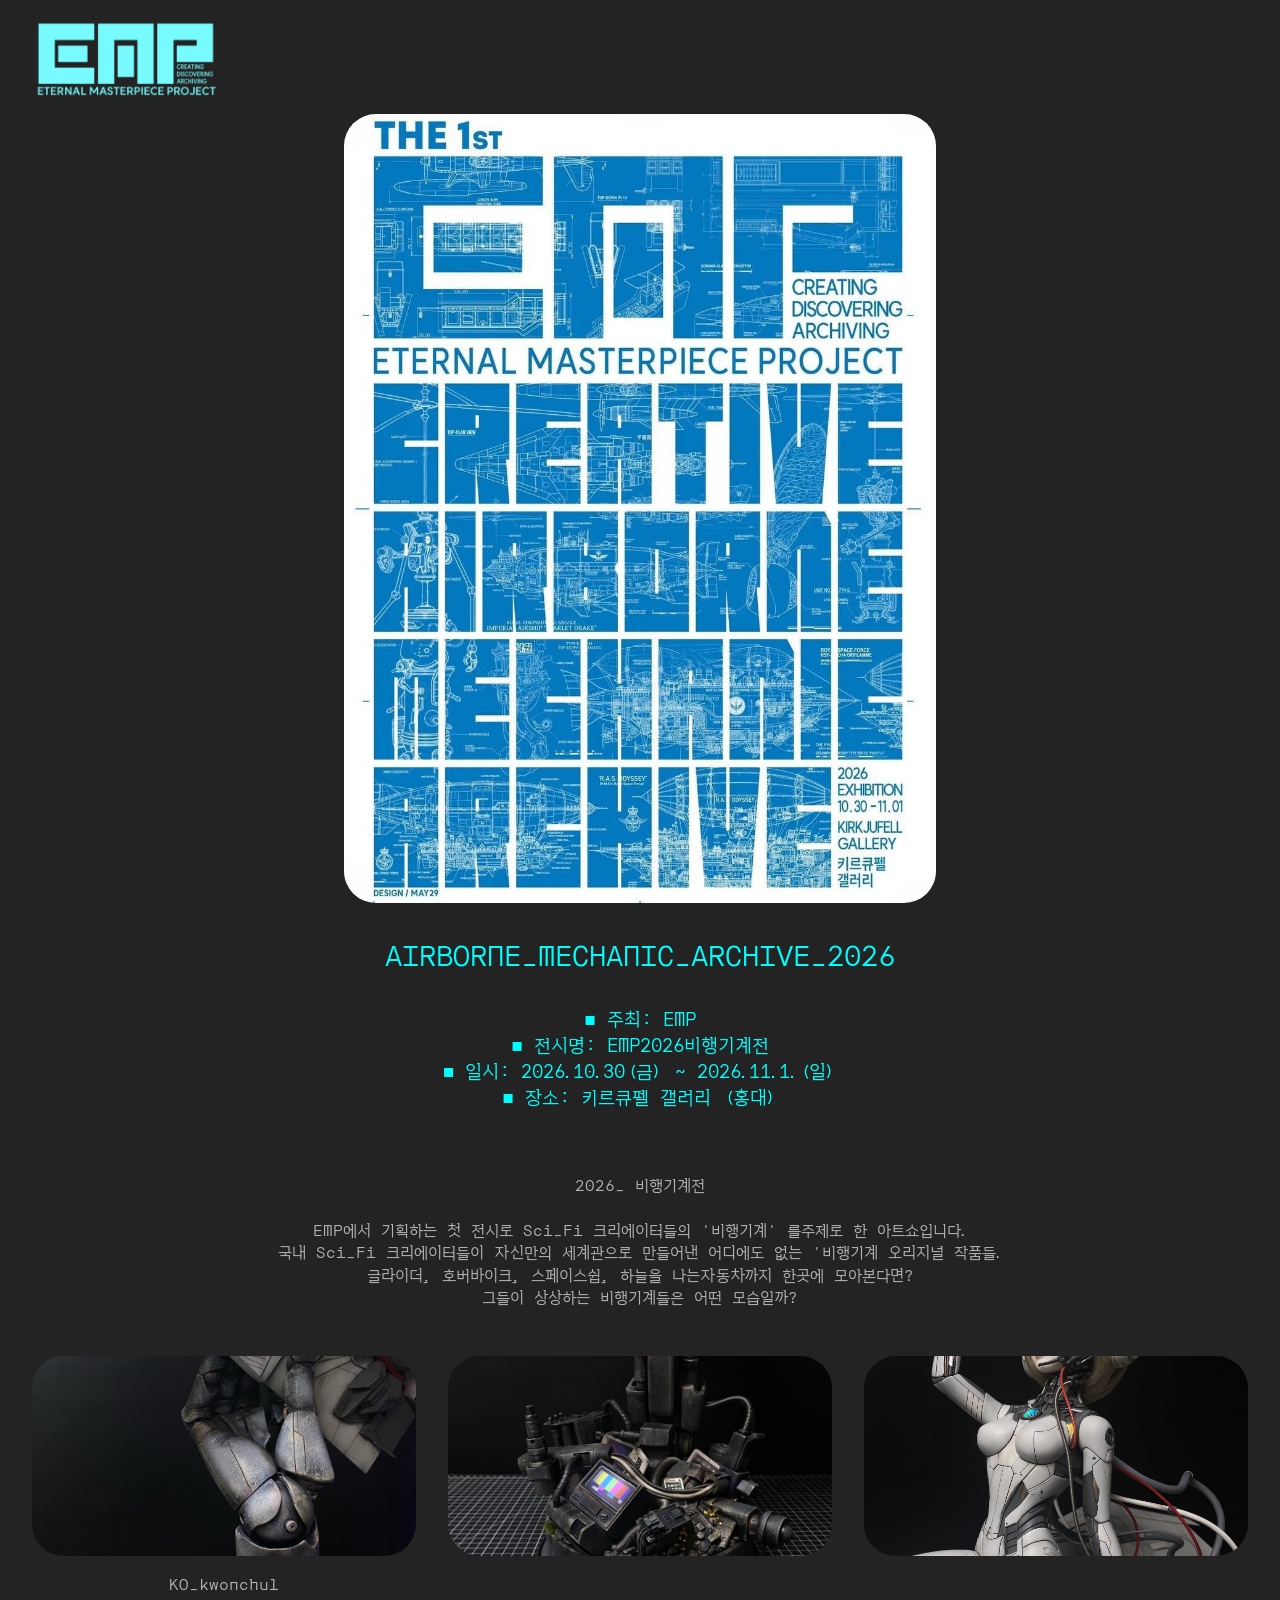
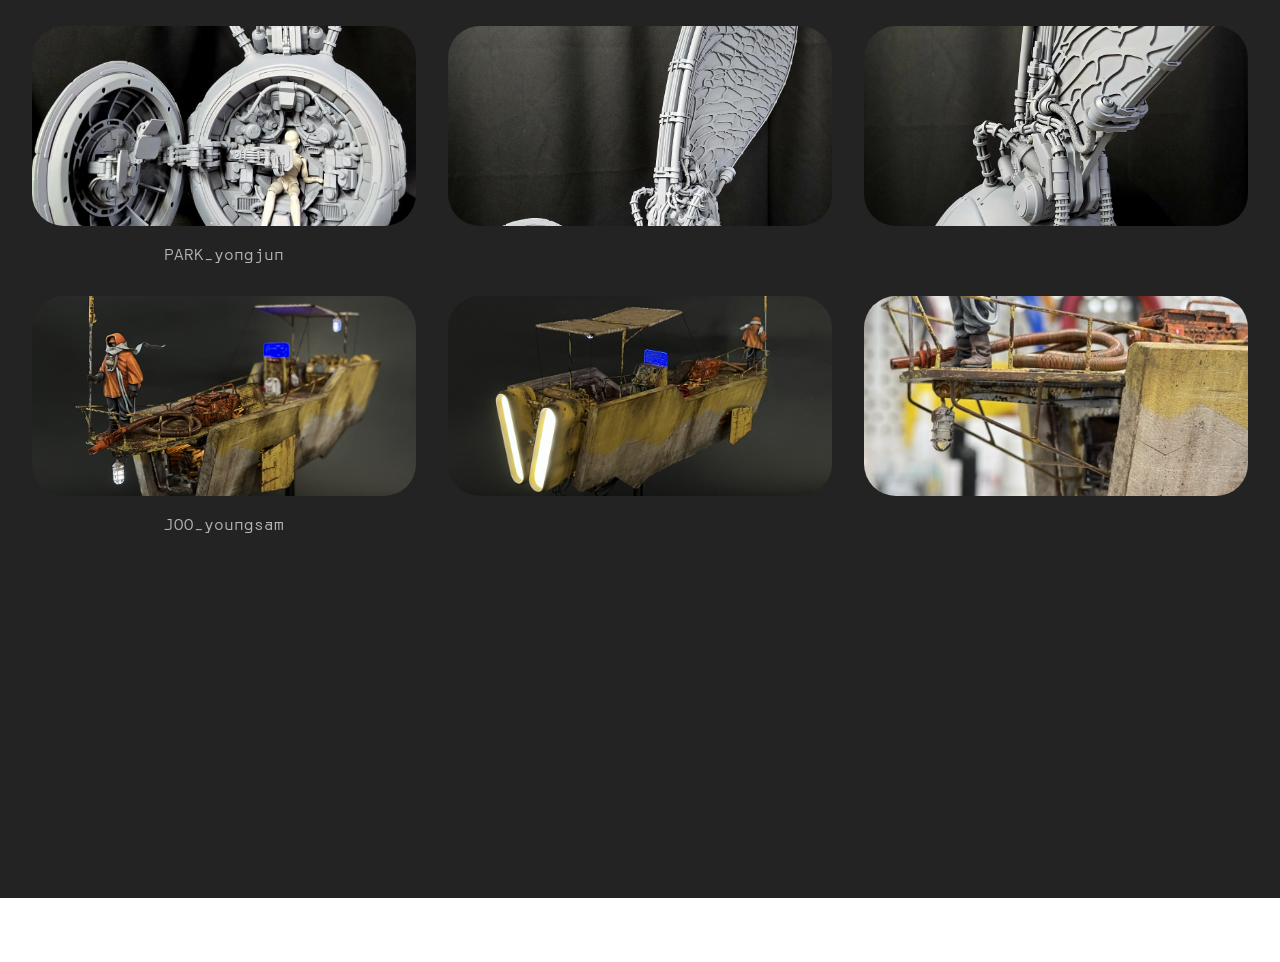
==== 2026.html @ f9713c84 "1" ====
<!DOCTYPE html>
<html  >
<head>
  <!-- Site made with Mobirise Website Builder v6.1.12, https://mobirise.com -->
  <meta charset="UTF-8">
  <meta http-equiv="X-UA-Compatible" content="IE=edge">
  <meta name="generator" content="Mobirise v6.1.12, mobirise.com">
  <meta name="viewport" content="width=device-width, initial-scale=1, minimum-scale=1">
  <link rel="shortcut icon" href="assets/images/emp-816x248-128x38.png" type="image/x-icon">
  <meta name="description" content="Eternal Masterpieces Project">
  
  
  <title>2026</title>
  <link rel="stylesheet" href="assets/web/assets/mobirise-icons2/mobirise2.css">
  <link rel="stylesheet" href="assets/bootstrap/css/bootstrap.min.css">
  <link rel="stylesheet" href="assets/animatecss/animate.css">
  <link rel="stylesheet" href="assets/socicon/css/styles.css">
  <link rel="stylesheet" href="assets/theme/css/style.css">
  <link rel="preload" href="https://fonts.googleapis.com/css?family=Orbit:400&display=swap" as="style" onload="this.onload=null;this.rel='stylesheet'">
  <noscript><link rel="stylesheet" href="https://fonts.googleapis.com/css?family=Orbit:400&display=swap"></noscript>
  <link rel="preload" href="https://fonts.googleapis.com/css?family=Inter+Tight:100,200,300,400,500,600,700,800,900,100i,200i,300i,400i,500i,600i,700i,800i,900i&display=swap" as="style" onload="this.onload=null;this.rel='stylesheet'">
  <noscript><link rel="stylesheet" href="https://fonts.googleapis.com/css?family=Inter+Tight:100,200,300,400,500,600,700,800,900,100i,200i,300i,400i,500i,600i,700i,800i,900i&display=swap"></noscript>
  <link rel="preload" as="style" href="assets/mobirise/css/mbr-additional.css?v=66Gomp"><link rel="stylesheet" href="assets/mobirise/css/mbr-additional.css?v=66Gomp" type="text/css">

  
  
  
</head>
<body>
  
  <section data-bs-version="5.1" class="header1 cid-vqa9zmQRCw" id="header01-2j">
	

	
	

	<div class="container">
		<div class="row justify-content-center">
			<div class="col-12 col-md-12 col-lg-4 image-wrapper">
				<a href="index.html"><img class="w-100" src="assets/images/emp-logo-816x242.png" alt=""></a>
			</div>
			<div class="col-12 col-lg col-md-12">
				<div class="text-wrapper align-left">
					
					
					
				</div>
			</div>
		</div>
	</div>
</section>

<section data-bs-version="5.1" class="header12 cid-vqa6vnCwrX" id="header12-2h">
  
  

  <div class="text-center container">
    <div class="row mb-4 justify-content-center">
      <div class="col-12 col-md-6">
        <img class="w-100" src="assets/images/photo-2026-09-13-16-10-40-960x1280.jpg" alt="">
      </div>
    </div>
    <div class="row justify-content-center">
      <div class="col-md-12 content-head">
        <h1 class="mbr-section-title mbr-fonts-style mb-4 display-2">
          AIRBORNE_MECHANIC_ARCHIVE_2026<br></h1>
        <p class="mbr-text mbr-fonts-style mb-4 display-5">■ 주최: EMP
<br>■ 전시명: EMP2026비행기계전
<br>■ 일시: 2026.10.30(금) ~ 2026.11.1.(일)
<br>■ 장소: 키르큐펠 갤러리 (홍대)<br></p>
        
      </div>
    </div>
  </div>
</section>

<section data-bs-version="5.1" class="gallery1 mbr-gallery cid-vrQJB5JG8g" id="gallery01-2k">
    
    

    <div class="container">
        <div class="row justify-content-center">
            <div class="col-12 content-head">
                <div class="mb-5">
                    <h3 class="mbr-section-title mbr-fonts-style align-center m-0 display-7">2026_ 비행기계전<br><br>
<div>EMP에서 기획하는 첫 전시로 Sci_Fi 크리에이터들의 '비행기계' 를주제로 한 아트쇼입니다.
</div><div>국내 Sci_Fi 크리에이터들이 자신만의 세계관으로 만들어낸 어디에도 없는 '비행기계 오리지널 작품들.
</div><div>글라이더, 호버바이크, 스페이스쉽, 하늘을 나는자동차까지 한곳에 모아본다면?
</div><div>그들이 상상하는 비행기계들은 어떤 모습일까?</div></h3>
                    
                </div>
            </div>
        </div>
        
        <div class="row mbr-gallery">
            
            
            
            <div class="col-12 col-md-6 col-lg-4 item gallery-image active">
                <div class="item-wrapper mb-3" data-toggle="modal" data-bs-toggle="modal" data-target="#vvxj8Sny4Y-modal" data-bs-target="#vvxj8Sny4Y-modal">
                    <img class="w-100" src="assets/images/eab3a0eab68cecb2a001-960x1280.jpeg" alt="" data-slide-to="0" data-bs-slide-to="0" data-target="#lb-vvxj8Sny4Y" data-bs-target="#lb-vvxj8Sny4Y">
                    <div class="icon-wrapper">
                        <span class="mobi-mbri mobi-mbri-search mbr-iconfont mbr-iconfont-btn"></span>
                    </div>
                </div>
                <h6 class="mbr-item-subtitle mbr-fonts-style align-center mb-0 mt-3 display-7">KO_kwonchul</h6>
            </div><div class="col-12 col-md-6 col-lg-4 item gallery-image">
                <div class="item-wrapper mb-3" data-toggle="modal" data-bs-toggle="modal" data-target="#vvxj8Sny4Y-modal" data-bs-target="#vvxj8Sny4Y-modal">
                    <img class="w-100" src="assets/images/eab3a0eab68cecb2a002-960x1280.jpg" alt="" data-slide-to="1" data-bs-slide-to="1" data-target="#lb-vvxj8Sny4Y" data-bs-target="#lb-vvxj8Sny4Y">
                    <div class="icon-wrapper">
                        <span class="mobi-mbri mobi-mbri-search mbr-iconfont mbr-iconfont-btn"></span>
                    </div>
                </div>
                <h6 class="mbr-item-subtitle mbr-fonts-style align-center mb-0 mt-3 display-7"></h6>
            </div><div class="col-12 col-md-6 col-lg-4 item gallery-image">
                <div class="item-wrapper mb-3" data-toggle="modal" data-bs-toggle="modal" data-target="#vvxj8Sny4Y-modal" data-bs-target="#vvxj8Sny4Y-modal">
                    <img class="w-100" src="assets/images/eab3a0eab68cecb2a003-3024x4032.jpg" alt="" data-slide-to="2" data-bs-slide-to="2" data-target="#lb-vvxj8Sny4Y" data-bs-target="#lb-vvxj8Sny4Y">
                    <div class="icon-wrapper">
                        <span class="mobi-mbri mobi-mbri-search mbr-iconfont mbr-iconfont-btn"></span>
                    </div>
                </div>
                <h6 class="mbr-item-subtitle mbr-fonts-style align-center mb-0 mt-3 display-7"></h6>
            </div><div class="col-12 col-md-6 col-lg-4 item gallery-image">
                <div class="item-wrapper mb-3" data-toggle="modal" data-bs-toggle="modal" data-target="#vvxj8Sny4Y-modal" data-bs-target="#vvxj8Sny4Y-modal">
                    <img class="w-100" src="assets/images/ebb095ec9aa9eca48004-596x549.jpg" alt="" data-slide-to="3" data-bs-slide-to="3" data-target="#lb-vvxj8Sny4Y" data-bs-target="#lb-vvxj8Sny4Y">
                    <div class="icon-wrapper">
                        <span class="mobi-mbri mobi-mbri-search mbr-iconfont mbr-iconfont-btn"></span>
                    </div>
                </div>
                <h6 class="mbr-item-subtitle mbr-fonts-style align-center mb-0 mt-3 display-7">PARK_yongjun</h6>
            </div><div class="col-12 col-md-6 col-lg-4 item gallery-image">
                <div class="item-wrapper mb-3" data-toggle="modal" data-bs-toggle="modal" data-target="#vvxj8Sny4Y-modal" data-bs-target="#vvxj8Sny4Y-modal">
                    <img class="w-100" src="assets/images/ebb095ec9aa9eca48001-2252x3424.jpg" alt="" data-slide-to="4" data-bs-slide-to="4" data-target="#lb-vvxj8Sny4Y" data-bs-target="#lb-vvxj8Sny4Y">
                    <div class="icon-wrapper">
                        <span class="mobi-mbri mobi-mbri-search mbr-iconfont mbr-iconfont-btn"></span>
                    </div>
                </div>
                <h6 class="mbr-item-subtitle mbr-fonts-style align-center mb-0 mt-3 display-7"></h6>
            </div><div class="col-12 col-md-6 col-lg-4 item gallery-image">
                <div class="item-wrapper mb-3" data-toggle="modal" data-bs-toggle="modal" data-target="#vvxj8Sny4Y-modal" data-bs-target="#vvxj8Sny4Y-modal">
                    <img class="w-100" src="assets/images/ebb095ec9aa9eca48003-2252x4000.jpg" alt="" data-slide-to="5" data-bs-slide-to="5" data-target="#lb-vvxj8Sny4Y" data-bs-target="#lb-vvxj8Sny4Y">
                    <div class="icon-wrapper">
                        <span class="mobi-mbri mobi-mbri-search mbr-iconfont mbr-iconfont-btn"></span>
                    </div>
                </div>
                <h6 class="mbr-item-subtitle mbr-fonts-style align-center mb-0 mt-3 display-7"></h6>
            </div>
            <div class="col-12 col-md-6 col-lg-4 item gallery-image">
                <div class="item-wrapper mb-3" data-toggle="modal" data-bs-toggle="modal" data-target="#vvxj8Sny4Y-modal" data-bs-target="#vvxj8Sny4Y-modal">
                    <img class="w-100" src="assets/images/img-369-4032x3024.jpg" alt="" data-slide-to="6" data-bs-slide-to="6" data-target="#lb-vvxj8Sny4Y" data-bs-target="#lb-vvxj8Sny4Y">
                    <div class="icon-wrapper">
                        <span class="mobi-mbri mobi-mbri-search mbr-iconfont mbr-iconfont-btn"></span>
                    </div>
                </div>
                <h6 class="mbr-item-subtitle mbr-fonts-style align-center mb-0 mt-3 display-7">JOO_youngsam</h6>
            </div><div class="col-12 col-md-6 col-lg-4 item gallery-image">
                <div class="item-wrapper mb-3" data-toggle="modal" data-bs-toggle="modal" data-target="#vvxj8Sny4Y-modal" data-bs-target="#vvxj8Sny4Y-modal">
                    <img class="w-100" src="assets/images/img-372-4032x3024.jpg" alt="" data-slide-to="7" data-bs-slide-to="7" data-target="#lb-vvxj8Sny4Y" data-bs-target="#lb-vvxj8Sny4Y">
                    <div class="icon-wrapper">
                        <span class="mobi-mbri mobi-mbri-search mbr-iconfont mbr-iconfont-btn"></span>
                    </div>
                </div>
                <h6 class="mbr-item-subtitle mbr-fonts-style align-center mb-0 mt-3 display-7"></h6>
            </div><div class="col-12 col-md-6 col-lg-4 item gallery-image">
                <div class="item-wrapper mb-3" data-toggle="modal" data-bs-toggle="modal" data-target="#vvxj8Sny4Y-modal" data-bs-target="#vvxj8Sny4Y-modal">
                    <img class="w-100" src="assets/images/eca3bcec9881ec82bc01-596x795.jpg" alt="" data-slide-to="8" data-bs-slide-to="8" data-target="#lb-vvxj8Sny4Y" data-bs-target="#lb-vvxj8Sny4Y">
                    <div class="icon-wrapper">
                        <span class="mobi-mbri mobi-mbri-search mbr-iconfont mbr-iconfont-btn"></span>
                    </div>
                </div>
                <h6 class="mbr-item-subtitle mbr-fonts-style align-center mb-0 mt-3 display-7"></h6>
            </div>
            
            
            
        </div>

        <div class="modal mbr-slider" tabindex="-1" role="dialog" aria-hidden="true" id="vvxj8Sny4Y-modal">
            <div class="modal-dialog" role="document">
                <div class="modal-content">
                    <div class="modal-body">
                        <div class="carousel slide carousel-fade" data-pause="false" data-bs-pause="false" id="lb-vvxj8Sny4Y" data-interval="6000" data-bs-interval="6000">
                            <div class="carousel-inner">
                                
                                
                                
                                <div class="carousel-item active">
                                    <img class="d-block w-100" src="assets/images/eab3a0eab68cecb2a001-960x1280.jpeg" alt="Mobirise Website Builder">
                                </div><div class="carousel-item">
                                    <img class="d-block w-100" src="assets/images/eab3a0eab68cecb2a002-960x1280.jpg" alt="Mobirise Website Builder">
                                </div><div class="carousel-item">
                                    <img class="d-block w-100" src="assets/images/eab3a0eab68cecb2a003-3024x4032.jpg" alt="Mobirise Website Builder">
                                </div><div class="carousel-item">
                                    <img class="d-block w-100" src="assets/images/ebb095ec9aa9eca48004-596x549.jpg" alt="Mobirise Website Builder">
                                </div><div class="carousel-item">
                                    <img class="d-block w-100" src="assets/images/ebb095ec9aa9eca48001-2252x3424.jpg" alt="Mobirise Website Builder">
                                </div><div class="carousel-item">
                                    <img class="d-block w-100" src="assets/images/ebb095ec9aa9eca48003-2252x4000.jpg" alt="Mobirise Website Builder">
                                </div>
                                <div class="carousel-item">
                                    <img class="d-block w-100" src="assets/images/img-369-4032x3024.jpg" alt="Mobirise Website Builder">
                                </div><div class="carousel-item">
                                    <img class="d-block w-100" src="assets/images/img-372-4032x3024.jpg" alt="Mobirise Website Builder">
                                </div><div class="carousel-item">
                                    <img class="d-block w-100" src="assets/images/eca3bcec9881ec82bc01-596x795.jpg" alt="Mobirise Website Builder">
                                </div>
                                
                                
                                
                            </div>
                            <ol class="carousel-indicators">
                                <li data-slide-to="0" data-bs-slide-to="0" class="active" data-target="#lb-vvxj8Sny4Y" data-bs-target="#lb-vvxj8Sny4Y"></li><li data-slide-to="1" data-bs-slide-to="1" class="" data-target="#lb-vvxj8Sny4Y" data-bs-target="#lb-vvxj8Sny4Y"></li><li data-slide-to="2" data-bs-slide-to="2" class="" data-target="#lb-vvxj8Sny4Y" data-bs-target="#lb-vvxj8Sny4Y"></li>
                                <li data-slide-to="3" data-bs-slide-to="3" data-target="#lb-vvxj8Sny4Y" data-bs-target="#lb-vvxj8Sny4Y"></li><li data-slide-to="4" data-bs-slide-to="4" data-target="#lb-vvxj8Sny4Y" data-bs-target="#lb-vvxj8Sny4Y"></li><li data-slide-to="5" data-bs-slide-to="5" data-target="#lb-vvxj8Sny4Y" data-bs-target="#lb-vvxj8Sny4Y"></li><li data-slide-to="6" data-bs-slide-to="6" data-target="#lb-vvxj8Sny4Y" data-bs-target="#lb-vvxj8Sny4Y"></li><li data-slide-to="7" data-bs-slide-to="7" data-target="#lb-vvxj8Sny4Y" data-bs-target="#lb-vvxj8Sny4Y"></li><li data-slide-to="8" data-bs-slide-to="8" data-target="#lb-vvxj8Sny4Y" data-bs-target="#lb-vvxj8Sny4Y"></li>
                                
                                
                                
                                
                                
                                
                            </ol>
                            <a role="button" href="" class="close" data-dismiss="modal" data-bs-dismiss="modal" aria-label="Close">
                            </a>
                            <a class="carousel-control-prev carousel-control" role="button" data-slide="prev" data-bs-slide="prev" href="#lb-vvxj8Sny4Y">
                                <span class="mobi-mbri mobi-mbri-arrow-prev" aria-hidden="true"></span>
                                <span class="sr-only visually-hidden">Previous</span>
                            </a>
                            <a class="carousel-control-next carousel-control" role="button" data-slide="next" data-bs-slide="next" href="#lb-vvxj8Sny4Y">
                                <span class="mobi-mbri mobi-mbri-arrow-next" aria-hidden="true"></span>
                                <span class="sr-only visually-hidden">Next</span>
                            </a>
                        </div>
                    </div>
                </div>
            </div>
        </div>
    </div>
</section>

<section data-bs-version="5.1" class="footer1 programm5 cid-vlVAwhyDSv" once="footers" id="footer03-1u">

        

    

    <div class="container">
        <div class="row">

            

            <div class="col-12">
                <div class="social-row">
                    <div class="soc-item">
                        <a href="https://www.instagram.com/e.m.p_ark/" target="_blank">
                            <span class="mbr-iconfont display-7 socicon-instagram socicon" style=""></span>
                        </a>
                    </div>
                    <div class="soc-item">
                        <a href="https://www.facebook.com/groups/1547420273323174" target="_blank">
                            <span class="mbr-iconfont socicon-facebook socicon" style=""></span>
                        </a>
                    </div>
                    
                    
                    
                </div>
            </div>
            <div class="col-12 mt-5">
                <p class="mbr-fonts-style copyright display-4">
                    © Copyright_2026_EMP_All_Rights_Reserved
                </p>
            </div>
        </div>
    </div>
</section><section class="display-7" style="padding: 0;align-items: center;justify-content: center;flex-wrap: wrap;    align-content: center;display: flex;position: relative;height: 4rem;"><a href="https://mobiri.se/4609597" style="flex: 1 1;height: 4rem;position: absolute;width: 100%;z-index: 1;"><img alt="" style="height: 4rem;" src="[data-uri]"></a><p style="margin: 0;text-align: center;" class="display-7">&#8204;</p><a style="z-index:1" href="https://mobirise.com/builder/ai-website-generator.html">AI Website Generator</a></section><script src="assets/bootstrap/js/bootstrap.bundle.min.js"></script>  <script src="assets/smoothscroll/smooth-scroll.js"></script>  <script src="assets/ytplayer/index.js"></script>  <script src="assets/theme/js/script.js"></script>  
  
  
  <input name="animation" type="hidden">
  </body>
</html>
---- assets/web/assets/mobirise-icons2/mobirise2.css ----
@font-face {
  font-family: 'Moririse2';
  font-display: swap;
  src:  url('mobirise2.eot?f2bix4');
  src:  url('mobirise2.eot?f2bix4#iefix') format('embedded-opentype'),
    url('mobirise2.woff2?f2bix4') format('woff2'),
    url('mobirise2.woff?f2bix4') format('woff'),
    url('mobirise2.ttf?f2bix4') format('truetype'),
    url('mobirise2.svg?f2bix4#mobirise2') format('svg');
  font-weight: normal;
  font-style: normal;
}

[class^="mobi-"], [class*=" mobi-"] {
  /* use !important to prevent issues with browser extensions that change fonts */
  font-family: 'Moririse2' !important;
  speak: none;
  font-style: normal;
  font-weight: normal;
  font-variant: normal;
  text-transform: none;
  line-height: 1;

  /* Better Font Rendering =========== */
  -webkit-font-smoothing: antialiased;
  -moz-osx-font-smoothing: grayscale;
}

.mobi-mbri-add-submenu:before {
  content: "\e900";
}
.mobi-mbri-alert:before {
  content: "\e901";
}
.mobi-mbri-align-center:before {
  content: "\e902";
}
.mobi-mbri-align-justify:before {
  content: "\e903";
}
.mobi-mbri-align-left:before {
  content: "\e904";
}
.mobi-mbri-align-right:before {
  content: "\e905";
}
.mobi-mbri-android:before {
  content: "\e906";
}
.mobi-mbri-apple:before {
  content: "\e907";
}
.mobi-mbri-arrow-down:before {
  content: "\e908";
}
.mobi-mbri-arrow-next:before {
  content: "\e909";
}
.mobi-mbri-arrow-prev:before {
  content: "\e90a";
}
.mobi-mbri-arrow-up:before {
  content: "\e90b";
}
.mobi-mbri-bold:before {
  content: "\e90c";
}
.mobi-mbri-bookmark:before {
  content: "\e90d";
}
.mobi-mbri-bootstrap:before {
  content: "\e90e";
}
.mobi-mbri-briefcase:before {
  content: "\e90f";
}
.mobi-mbri-browse:before {
  content: "\e910";
}
.mobi-mbri-bulleted-list:before {
  content: "\e911";
}
.mobi-mbri-calendar:before {
  content: "\e912";
}
.mobi-mbri-camera:before {
  content: "\e913";
}
.mobi-mbri-cart-add:before {
  content: "\e914";
}
.mobi-mbri-cart-full:before {
  content: "\e915";
}
.mobi-mbri-cash:before {
  content: "\e916";
}
.mobi-mbri-change-style:before {
  content: "\e917";
}
.mobi-mbri-chat:before {
  content: "\e918";
}
.mobi-mbri-clock:before {
  content: "\e919";
}
.mobi-mbri-close:before {
  content: "\e91a";
}
.mobi-mbri-cloud:before {
  content: "\e91b";
}
.mobi-mbri-code:before {
  content: "\e91c";
}
.mobi-mbri-contact-form:before {
  content: "\e91d";
}
.mobi-mbri-credit-card:before {
  content: "\e91e";
}
.mobi-mbri-cursor-click:before {
  content: "\e91f";
}
.mobi-mbri-cust-feedback:before {
  content: "\e920";
}
.mobi-mbri-database:before {
  content: "\e921";
}
.mobi-mbri-delivery:before {
  content: "\e922";
}
.mobi-mbri-desktop:before {
  content: "\e923";
}
.mobi-mbri-devices:before {
  content: "\e924";
}
.mobi-mbri-down:before {
  content: "\e925";
}
.mobi-mbri-download-2:before {
  content: "\e926";
}
.mobi-mbri-download:before {
  content: "\e927";
}
.mobi-mbri-drag-n-drop-2:before {
  content: "\e928";
}
.mobi-mbri-drag-n-drop:before {
  content: "\e929";
}
.mobi-mbri-edit-2:before {
  content: "\e92a";
}
.mobi-mbri-edit:before {
  content: "\e92b";
}
.mobi-mbri-error:before {
  content: "\e92c";
}
.mobi-mbri-extension:before {
  content: "\e92d";
}
.mobi-mbri-features:before {
  content: "\e92e";
}
.mobi-mbri-file:before {
  content: "\e92f";
}
.mobi-mbri-flag:before {
  content: "\e930";
}
.mobi-mbri-folder:before {
  content: "\e931";
}
.mobi-mbri-gift:before {
  content: "\e932";
}
.mobi-mbri-github:before {
  content: "\e933";
}
.mobi-mbri-globe-2:before {
  content: "\e934";
}
.mobi-mbri-globe:before {
  content: "\e935";
}
.mobi-mbri-growing-chart:before {
  content: "\e936";
}
.mobi-mbri-hearth:before {
  content: "\e937";
}
.mobi-mbri-help:before {
  content: "\e938";
}
.mobi-mbri-home:before {
  content: "\e939";
}
.mobi-mbri-hot-cup:before {
  content: "\e93a";
}
.mobi-mbri-idea:before {
  content: "\e93b";
}
.mobi-mbri-image-gallery:before {
  content: "\e93c";
}
.mobi-mbri-image-slider:before {
  content: "\e93d";
}
.mobi-mbri-info:before {
  content: "\e93e";
}
.mobi-mbri-italic:before {
  content: "\e93f";
}
.mobi-mbri-key:before {
  content: "\e940";
}
.mobi-mbri-laptop:before {
  content: "\e941";
}
.mobi-mbri-layers:before {
  content: "\e942";
}
.mobi-mbri-left-right:before {
  content: "\e943";
}
.mobi-mbri-left:before {
  content: "\e944";
}
.mobi-mbri-letter:before {
  content: "\e945";
}
.mobi-mbri-like:before {
  content: "\e946";
}
.mobi-mbri-link:before {
  content: "\e947";
}
.mobi-mbri-lock:before {
  content: "\e948";
}
.mobi-mbri-login:before {
  content: "\e949";
}
.mobi-mbri-logout:before {
  content: "\e94a";
}
.mobi-mbri-magic-stick:before {
  content: "\e94b";
}
.mobi-mbri-map-pin:before {
  content: "\e94c";
}
.mobi-mbri-menu:before {
  content: "\e94d";
}
.mobi-mbri-mobile-2:before {
  content: "\e94e";
}
.mobi-mbri-mobile-horizontal:before {
  content: "\e94f";
}
.mobi-mbri-mobile:before {
  content: "\e950";
}
.mobi-mbri-mobirise:before {
  content: "\e951";
}
.mobi-mbri-more-horizontal:before {
  content: "\e952";
}
.mobi-mbri-more-vertical:before {
  content: "\e953";
}
.mobi-mbri-music:before {
  content: "\e954";
}
.mobi-mbri-new-file:before {
  content: "\e955";
}
.mobi-mbri-numbered-list:before {
  content: "\e956";
}
.mobi-mbri-opened-folder:before {
  content: "\e957";
}
.mobi-mbri-pages:before {
  content: "\e958";
}
.mobi-mbri-paper-plane:before {
  content: "\e959";
}
.mobi-mbri-paperclip:before {
  content: "\e95a";
}
.mobi-mbri-phone:before {
  content: "\e95b";
}
.mobi-mbri-photo:before {
  content: "\e95c";
}
.mobi-mbri-photos:before {
  content: "\e95d";
}
.mobi-mbri-pin:before {
  content: "\e95e";
}
.mobi-mbri-play:before {
  content: "\e95f";
}
.mobi-mbri-plus:before {
  content: "\e960";
}
.mobi-mbri-preview:before {
  content: "\e961";
}
.mobi-mbri-print:before {
  content: "\e962";
}
.mobi-mbri-protect:before {
  content: "\e963";
}
.mobi-mbri-question:before {
  content: "\e964";
}
.mobi-mbri-quote-left:before {
  content: "\e965";
}
.mobi-mbri-quote-right:before {
  content: "\e966";
}
.mobi-mbri-redo:before {
  content: "\e967";
}
.mobi-mbri-refresh:before {
  content: "\e968";
}
.mobi-mbri-responsive-2:before {
  content: "\e969";
}
.mobi-mbri-responsive:before {
  content: "\e96a";
}
.mobi-mbri-right:before {
  content: "\e96b";
}
.mobi-mbri-rocket:before {
  content: "\e96c";
}
.mobi-mbri-sad-face:before {
  content: "\e96d";
}
.mobi-mbri-sale:before {
  content: "\e96e";
}
.mobi-mbri-save:before {
  content: "\e96f";
}
.mobi-mbri-search:before {
  content: "\e970";
}
.mobi-mbri-setting-2:before {
  content: "\e971";
}
.mobi-mbri-setting-3:before {
  content: "\e972";
}
.mobi-mbri-setting:before {
  content: "\e973";
}
.mobi-mbri-share:before {
  content: "\e974";
}
.mobi-mbri-shopping-bag:before {
  content: "\e975";
}
.mobi-mbri-shopping-basket:before {
  content: "\e976";
}
.mobi-mbri-shopping-cart:before {
  content: "\e977";
}
.mobi-mbri-sites:before {
  content: "\e978";
}
.mobi-mbri-smile-face:before {
  content: "\e979";
}
.mobi-mbri-speed:before {
  content: "\e97a";
}
.mobi-mbri-star:before {
  content: "\e97b";
}
.mobi-mbri-success:before {
  content: "\e97c";
}
.mobi-mbri-sun:before {
  content: "\e97d";
}
.mobi-mbri-sun2:before {
  content: "\e97e";
}
.mobi-mbri-tablet-vertical:before {
  content: "\e97f";
}
.mobi-mbri-tablet:before {
  content: "\e980";
}
.mobi-mbri-target:before {
  content: "\e981";
}
.mobi-mbri-timer:before {
  content: "\e982";
}
.mobi-mbri-to-ftp:before {
  content: "\e983";
}
.mobi-mbri-to-local-drive:before {
  content: "\e984";
}
.mobi-mbri-touch-swipe:before {
  content: "\e985";
}
.mobi-mbri-touch:before {
  content: "\e986";
}
.mobi-mbri-trash:before {
  content: "\e987";
}
.mobi-mbri-underline:before {
  content: "\e988";
}
.mobi-mbri-undo:before {
  content: "\e989";
}
.mobi-mbri-unlink:before {
  content: "\e98a";
}
.mobi-mbri-unlock:before {
  content: "\e98b";
}
.mobi-mbri-up-down:before {
  content: "\e98c";
}
.mobi-mbri-up:before {
  content: "\e98d";
}
.mobi-mbri-update:before {
  content: "\e98e";
}
.mobi-mbri-upload-2:before {
  content: "\e98f";
}
.mobi-mbri-upload:before {
  content: "\e990";
}
.mobi-mbri-user-2:before {
  content: "\e991";
}
.mobi-mbri-user:before {
  content: "\e992";
}
.mobi-mbri-users:before {
  content: "\e993";
}
.mobi-mbri-video-play:before {
  content: "\e994";
}
.mobi-mbri-video:before {
  content: "\e995";
}
.mobi-mbri-watch:before {
  content: "\e996";
}
.mobi-mbri-website-theme-2:before {
  content: "\e997";
}
.mobi-mbri-website-theme:before {
  content: "\e998";
}
.mobi-mbri-wifi:before {
  content: "\e999";
}
.mobi-mbri-windows:before {
  content: "\e99a";
}
.mobi-mbri-zoom-in:before {
  content: "\e99b";
}
.mobi-mbri-zoom-out:before {
  content: "\e99c";
}
---- assets/socicon/css/styles.css ----
@charset "UTF-8";

@font-face {
  font-family: 'Socicon';
  src:  url('../fonts/socicon.eot');
  src:  url('../fonts/socicon.eot?#iefix') format('embedded-opentype'),
    url('../fonts/socicon.woff2') format('woff2'),
    url('../fonts/socicon.ttf') format('truetype'),
    url('../fonts/socicon.woff') format('woff'),
    url('../fonts/socicon.svg#socicon') format('svg');
  font-weight: normal;
  font-style: normal;
  font-display: swap;
}

[data-icon]:before {
  font-family: "socicon" !important;
  content: attr(data-icon);
  font-style: normal !important;
  font-weight: normal !important;
  font-variant: normal !important;
  text-transform: none !important;
  speak: none;
  line-height: 1;
  -webkit-font-smoothing: antialiased;
  -moz-osx-font-smoothing: grayscale;
}

[class^="socicon-"], [class*=" socicon-"] {
  /* use !important to prevent issues with browser extensions that change fonts */
  font-family: 'Socicon' !important;
  speak: none;
  font-style: normal;
  font-weight: normal;
  font-variant: normal;
  text-transform: none;
  line-height: 1;

  /* Better Font Rendering =========== */
  -webkit-font-smoothing: antialiased;
  -moz-osx-font-smoothing: grayscale;
}

.socicon-500px:before {
  content: "\e000";
}
.socicon-8tracks:before {
  content: "\e001";
}
.socicon-airbnb:before {
  content: "\e002";
}
.socicon-alliance:before {
  content: "\e003";
}
.socicon-amazon:before {
  content: "\e004";
}
.socicon-amplement:before {
  content: "\e005";
}
.socicon-android:before {
  content: "\e006";
}
.socicon-angellist:before {
  content: "\e007";
}
.socicon-apple:before {
  content: "\e008";
}
.socicon-appnet:before {
  content: "\e009";
}
.socicon-baidu:before {
  content: "\e00a";
}
.socicon-bandcamp:before {
  content: "\e00b";
}
.socicon-battlenet:before {
  content: "\e00c";
}
.socicon-mixer:before {
  content: "\e00d";
}
.socicon-bebee:before {
  content: "\e00e";
}
.socicon-bebo:before {
  content: "\e00f";
}
.socicon-behance:before {
  content: "\e010";
}
.socicon-blizzard:before {
  content: "\e011";
}
.socicon-blogger:before {
  content: "\e012";
}
.socicon-buffer:before {
  content: "\e013";
}
.socicon-chrome:before {
  content: "\e014";
}
.socicon-coderwall:before {
  content: "\e015";
}
.socicon-curse:before {
  content: "\e016";
}
.socicon-dailymotion:before {
  content: "\e017";
}
.socicon-deezer:before {
  content: "\e018";
}
.socicon-delicious:before {
  content: "\e019";
}
.socicon-deviantart:before {
  content: "\e01a";
}
.socicon-diablo:before {
  content: "\e01b";
}
.socicon-digg:before {
  content: "\e01c";
}
.socicon-discord:before {
  content: "\e01d";
}
.socicon-disqus:before {
  content: "\e01e";
}
.socicon-douban:before {
  content: "\e01f";
}
.socicon-draugiem:before {
  content: "\e020";
}
.socicon-dribbble:before {
  content: "\e021";
}
.socicon-drupal:before {
  content: "\e022";
}
.socicon-ebay:before {
  content: "\e023";
}
.socicon-ello:before {
  content: "\e024";
}
.socicon-endomodo:before {
  content: "\e025";
}
.socicon-envato:before {
  content: "\e026";
}
.socicon-etsy:before {
  content: "\e027";
}
.socicon-facebook:before {
  content: "\e028";
}
.socicon-feedburner:before {
  content: "\e029";
}
.socicon-filmweb:before {
  content: "\e02a";
}
.socicon-firefox:before {
  content: "\e02b";
}
.socicon-flattr:before {
  content: "\e02c";
}
.socicon-flickr:before {
  content: "\e02d";
}
.socicon-formulr:before {
  content: "\e02e";
}
.socicon-forrst:before {
  content: "\e02f";
}
.socicon-foursquare:before {
  content: "\e030";
}
.socicon-friendfeed:before {
  content: "\e031";
}
.socicon-github:before {
  content: "\e032";
}
.socicon-goodreads:before {
  content: "\e033";
}
.socicon-google:before {
  content: "\e034";
}
.socicon-googlescholar:before {
  content: "\e035";
}
.socicon-googlegroups:before {
  content: "\e036";
}
.socicon-googlephotos:before {
  content: "\e037";
}
.socicon-googleplus:before {
  content: "\e038";
}
.socicon-grooveshark:before {
  content: "\e039";
}
.socicon-hackerrank:before {
  content: "\e03a";
}
.socicon-hearthstone:before {
  content: "\e03b";
}
.socicon-hellocoton:before {
  content: "\e03c";
}
.socicon-heroes:before {
  content: "\e03d";
}
.socicon-smashcast:before {
  content: "\e03e";
}
.socicon-horde:before {
  content: "\e03f";
}
.socicon-houzz:before {
  content: "\e040";
}
.socicon-icq:before {
  content: "\e041";
}
.socicon-identica:before {
  content: "\e042";
}
.socicon-imdb:before {
  content: "\e043";
}
.socicon-instagram:before {
  content: "\e044";
}
.socicon-issuu:before {
  content: "\e045";
}
.socicon-istock:before {
  content: "\e046";
}
.socicon-itunes:before {
  content: "\e047";
}
.socicon-keybase:before {
  content: "\e048";
}
.socicon-lanyrd:before {
  content: "\e049";
}
.socicon-lastfm:before {
  content: "\e04a";
}
.socicon-line:before {
  content: "\e04b";
}
.socicon-linkedin:before {
  content: "\e04c";
}
.socicon-livejournal:before {
  content: "\e04d";
}
.socicon-lyft:before {
  content: "\e04e";
}
.socicon-macos:before {
  content: "\e04f";
}
.socicon-mail:before {
  content: "\e050";
}
.socicon-medium:before {
  content: "\e051";
}
.socicon-meetup:before {
  content: "\e052";
}
.socicon-mixcloud:before {
  content: "\e053";
}
.socicon-modelmayhem:before {
  content: "\e054";
}
.socicon-mumble:before {
  content: "\e055";
}
.socicon-myspace:before {
  content: "\e056";
}
.socicon-newsvine:before {
  content: "\e057";
}
.socicon-nintendo:before {
  content: "\e058";
}
.socicon-npm:before {
  content: "\e059";
}
.socicon-odnoklassniki:before {
  content: "\e05a";
}
.socicon-openid:before {
  content: "\e05b";
}
.socicon-opera:before {
  content: "\e05c";
}
.socicon-outlook:before {
  content: "\e05d";
}
.socicon-overwatch:before {
  content: "\e05e";
}
.socicon-patreon:before {
  content: "\e05f";
}
.socicon-paypal:before {
  content: "\e060";
}
.socicon-periscope:before {
  content: "\e061";
}
.socicon-persona:before {
  content: "\e062";
}
.socicon-pinterest:before {
  content: "\e063";
}
.socicon-play:before {
  content: "\e064";
}
.socicon-player:before {
  content: "\e065";
}
.socicon-playstation:before {
  content: "\e066";
}
.socicon-pocket:before {
  content: "\e067";
}
.socicon-qq:before {
  content: "\e068";
}
.socicon-quora:before {
  content: "\e069";
}
.socicon-raidcall:before {
  content: "\e06a";
}
.socicon-ravelry:before {
  content: "\e06b";
}
.socicon-reddit:before {
  content: "\e06c";
}
.socicon-renren:before {
  content: "\e06d";
}
.socicon-researchgate:before {
  content: "\e06e";
}
.socicon-residentadvisor:before {
  content: "\e06f";
}
.socicon-reverbnation:before {
  content: "\e070";
}
.socicon-rss:before {
  content: "\e071";
}
.socicon-sharethis:before {
  content: "\e072";
}
.socicon-skype:before {
  content: "\e073";
}
.socicon-slideshare:before {
  content: "\e074";
}
.socicon-smugmug:before {
  content: "\e075";
}
.socicon-snapchat:before {
  content: "\e076";
}
.socicon-songkick:before {
  content: "\e077";
}
.socicon-soundcloud:before {
  content: "\e078";
}
.socicon-spotify:before {
  content: "\e079";
}
.socicon-stackexchange:before {
  content: "\e07a";
}
.socicon-stackoverflow:before {
  content: "\e07b";
}
.socicon-starcraft:before {
  content: "\e07c";
}
.socicon-stayfriends:before {
  content: "\e07d";
}
.socicon-steam:before {
  content: "\e07e";
}
.socicon-storehouse:before {
  content: "\e07f";
}
.socicon-strava:before {
  content: "\e080";
}
.socicon-streamjar:before {
  content: "\e081";
}
.socicon-stumbleupon:before {
  content: "\e082";
}
.socicon-swarm:before {
  content: "\e083";
}
.socicon-teamspeak:before {
  content: "\e084";
}
.socicon-teamviewer:before {
  content: "\e085";
}
.socicon-technorati:before {
  content: "\e086";
}
.socicon-telegram:before {
  content: "\e087";
}
.socicon-tripadvisor:before {
  content: "\e088";
}
.socicon-tripit:before {
  content: "\e089";
}
.socicon-triplej:before {
  content: "\e08a";
}
.socicon-tumblr:before {
  content: "\e08b";
}
.socicon-twitch:before {
  content: "\e08c";
}
.socicon-twitter:before {
  content: "\e08d";
}
.socicon-uber:before {
  content: "\e08e";
}
.socicon-ventrilo:before {
  content: "\e08f";
}
.socicon-viadeo:before {
  content: "\e090";
}
.socicon-viber:before {
  content: "\e091";
}
.socicon-viewbug:before {
  content: "\e092";
}
.socicon-vimeo:before {
  content: "\e093";
}
.socicon-vine:before {
  content: "\e094";
}
.socicon-vkontakte:before {
  content: "\e095";
}
.socicon-warcraft:before {
  content: "\e096";
}
.socicon-wechat:before {
  content: "\e097";
}
.socicon-weibo:before {
  content: "\e098";
}
.socicon-whatsapp:before {
  content: "\e099";
}
.socicon-wikipedia:before {
  content: "\e09a";
}
.socicon-windows:before {
  content: "\e09b";
}
.socicon-wordpress:before {
  content: "\e09c";
}
.socicon-wykop:before {
  content: "\e09d";
}
.socicon-xbox:before {
  content: "\e09e";
}
.socicon-xing:before {
  content: "\e09f";
}
.socicon-yahoo:before {
  content: "\e0a0";
}
.socicon-yammer:before {
  content: "\e0a1";
}
.socicon-yandex:before {
  content: "\e0a2";
}
.socicon-yelp:before {
  content: "\e0a3";
}
.socicon-younow:before {
  content: "\e0a4";
}
.socicon-youtube:before {
  content: "\e0a5";
}
.socicon-zapier:before {
  content: "\e0a6";
}
.socicon-zerply:before {
  content: "\e0a7";
}
.socicon-zomato:before {
  content: "\e0a8";
}
.socicon-zynga:before {
  content: "\e0a9";
}
.socicon-bluesky:before {
  content: "\e0aa";
}
.socicon-threads:before {
  content: "\e0ab";
}
.socicon-spreadshirt:before {
  content: "\e901";
}
.socicon-gamejolt:before {
  content: "\e902";
}
.socicon-trello:before {
  content: "\e903";
}
.socicon-tunein:before {
  content: "\e904";
}
.socicon-bloglovin:before {
  content: "\e905";
}
.socicon-gamewisp:before {
  content: "\e906";
}
.socicon-messenger:before {
  content: "\e907";
}
.socicon-pandora:before {
  content: "\e908";
}
.socicon-augment:before {
  content: "\e909";
}
.socicon-bitbucket:before {
  content: "\e90a";
}
.socicon-fyuse:before {
  content: "\e90b";
}
.socicon-yt-gaming:before {
  content: "\e90c";
}
.socicon-sketchfab:before {
  content: "\e90d";
}
.socicon-mobcrush:before {
  content: "\e90e";
}
.socicon-microsoft:before {
  content: "\e90f";
}
.socicon-realtor:before {
  content: "\e910";
}
.socicon-tidal:before {
  content: "\e911";
}
.socicon-qobuz:before {
  content: "\e912";
}
.socicon-natgeo:before {
  content: "\e913";
}
.socicon-mastodon:before {
  content: "\e914";
}
.socicon-unsplash:before {
  content: "\e915";
}
.socicon-homeadvisor:before {
  content: "\e916";
}
.socicon-angieslist:before {
  content: "\e917";
}
.socicon-codepen:before {
  content: "\e918";
}
.socicon-slack:before {
  content: "\e919";
}
.socicon-openaigym:before {
  content: "\e91a";
}
.socicon-logmein:before {
  content: "\e91b";
}
.socicon-fiverr:before {
  content: "\e91c";
}
.socicon-gotomeeting:before {
  content: "\e91d";
}
.socicon-aliexpress:before {
  content: "\e91e";
}
.socicon-guru:before {
  content: "\e91f";
}
.socicon-appstore:before {
  content: "\e920";
}
.socicon-homes:before {
  content: "\e921";
}
.socicon-zoom:before {
  content: "\e922";
}
.socicon-alibaba:before {
  content: "\e923";
}
.socicon-craigslist:before {
  content: "\e924";
}
.socicon-wix:before {
  content: "\e925";
}
.socicon-redfin:before {
  content: "\e926";
}
.socicon-googlecalendar:before {
  content: "\e927";
}
.socicon-shopify:before {
  content: "\e928";
}
.socicon-freelancer:before {
  content: "\e929";
}
.socicon-seedrs:before {
  content: "\e92a";
}
.socicon-bing:before {
  content: "\e92b";
}
.socicon-doodle:before {
  content: "\e92c";
}
.socicon-bonanza:before {
  content: "\e92d";
}
.socicon-squarespace:before {
  content: "\e92e";
}
.socicon-toptal:before {
  content: "\e92f";
}
.socicon-gust:before {
  content: "\e930";
}
.socicon-ask:before {
  content: "\e931";
}
.socicon-trulia:before {
  content: "\e932";
}
.socicon-loomly:before {
  content: "\e933";
}
.socicon-ghost:before {
  content: "\e934";
}
.socicon-upwork:before {
  content: "\e935";
}
.socicon-fundable:before {
  content: "\e936";
}
.socicon-booking:before {
  content: "\e937";
}
.socicon-googlemaps:before {
  content: "\e938";
}
.socicon-zillow:before {
  content: "\e939";
}
.socicon-niconico:before {
  content: "\e93a";
}
.socicon-toneden:before {
  content: "\e93b";
}
.socicon-crunchbase:before {
  content: "\e93c";
}
.socicon-homefy:before {
  content: "\e93d";
}
.socicon-calendly:before {
  content: "\e93e";
}
.socicon-livemaster:before {
  content: "\e93f";
}
.socicon-udemy:before {
  content: "\e940";
}
.socicon-codered:before {
  content: "\e941";
}
.socicon-origin:before {
  content: "\e942";
}
.socicon-nextdoor:before {
  content: "\e943";
}
.socicon-portfolio:before {
  content: "\e944";
}
.socicon-instructables:before {
  content: "\e945";
}
.socicon-gitlab:before {
  content: "\e946";
}
.socicon-hackernews:before {
  content: "\e947";
}
.socicon-smashwords:before {
  content: "\e948";
}
.socicon-kobo:before {
  content: "\e949";
}
.socicon-bookbub:before {
  content: "\e94a";
}
.socicon-mailru:before {
  content: "\e94b";
}
.socicon-moddb:before {
  content: "\e94c";
}
.socicon-indiedb:before {
  content: "\e94d";
}
.socicon-traxsource:before {
  content: "\e94e";
}
.socicon-gamefor:before {
  content: "\e94f";
}
.socicon-pixiv:before {
  content: "\e950";
}
.socicon-myanimelist:before {
  content: "\e951";
}
.socicon-blackberry:before {
  content: "\e952";
}
.socicon-wickr:before {
  content: "\e953";
}
.socicon-spip:before {
  content: "\e954";
}
.socicon-napster:before {
  content: "\e955";
}
.socicon-beatport:before {
  content: "\e956";
}
.socicon-hackerone:before {
  content: "\e957";
}
.socicon-internet:before {
  content: "\e958";
}
.socicon-ubuntu:before {
  content: "\e959";
}
.socicon-artstation:before {
  content: "\e95a";
}
.socicon-invision:before {
  content: "\e95b";
}
.socicon-torial:before {
  content: "\e95c";
}
.socicon-collectorz:before {
  content: "\e95d";
}
.socicon-seenthis:before {
  content: "\e95e";
}
.socicon-googleplaymusic:before {
  content: "\e95f";
}
.socicon-debian:before {
  content: "\e960";
}
.socicon-filmfreeway:before {
  content: "\e961";
}
.socicon-gnome:before {
  content: "\e962";
}
.socicon-itchio:before {
  content: "\e963";
}
.socicon-jamendo:before {
  content: "\e964";
}
.socicon-mix:before {
  content: "\e965";
}
.socicon-sharepoint:before {
  content: "\e966";
}
.socicon-tinder:before {
  content: "\e967";
}
.socicon-windguru:before {
  content: "\e968";
}
.socicon-cdbaby:before {
  content: "\e969";
}
.socicon-elementaryos:before {
  content: "\e96a";
}
.socicon-stage32:before {
  content: "\e96b";
}
.socicon-tiktok:before {
  content: "\e96c";
}
.socicon-gitter:before {
  content: "\e96d";
}
.socicon-letterboxd:before {
  content: "\e96e";
}
.socicon-threema:before {
  content: "\e96f";
}
.socicon-splice:before {
  content: "\e970";
}
.socicon-metapop:before {
  content: "\e971";
}
.socicon-naver:before {
  content: "\e972";
}
.socicon-remote:before {
  content: "\e973";
}
.socicon-flipboard:before {
  content: "\e974";
}
.socicon-googlehangouts:before {
  content: "\e975";
}
.socicon-dlive:before {
  content: "\e976";
}
.socicon-vsco:before {
  content: "\e977";
}
.socicon-stitcher:before {
  content: "\e978";
}
.socicon-avvo:before {
  content: "\e979";
}
.socicon-redbubble:before {
  content: "\e97a";
}
.socicon-society6:before {
  content: "\e97b";
}
.socicon-zazzle:before {
  content: "\e97c";
}
.socicon-eitaa:before {
  content: "\e97d";
}
.socicon-soroush:before {
  content: "\e97e";
}
.socicon-bale:before {
  content: "\e97f";
}
---- assets/theme/css/style.css ----
@charset "UTF-8";
section {
  background-color: #ffffff;
}

body {
  font-style: normal;
  line-height: 1.5;
  font-weight: 400;
  color: #232323;
  position: relative;
}

button {
  background-color: transparent;
  border-color: transparent;
}

.embla__button,
.carousel-control {
  background-color: #edefea !important;
  opacity: 0.8 !important;
  color: #464845 !important;
  border-color: #edefea !important;
}

.carousel .close,
.modalWindow .close {
  background-color: #edefea !important;
  color: #464845 !important;
  border-color: #edefea !important;
  opacity: 0.8 !important;
}

.carousel .close:hover,
.modalWindow .close:hover {
  opacity: 1 !important;
}

.carousel-indicators li {
  background-color: #edefea !important;
  border: 2px solid #464845 !important;
}

.carousel-indicators li:hover,
.carousel-indicators li:active {
  opacity: 0.8 !important;
}

.embla__button:hover,
.carousel-control:hover {
  background-color: #edefea !important;
  opacity: 1 !important;
}

.modalWindow-video-container {
  height: 80%;
}

section,
.container,
.container-fluid {
  position: relative;
  word-wrap: break-word;
}

a.mbr-iconfont:hover {
  text-decoration: none;
}

.article .lead p,
.article .lead ul,
.article .lead ol,
.article .lead pre,
.article .lead blockquote {
  margin-bottom: 0;
}

a {
  font-style: normal;
  font-weight: 400;
  cursor: pointer;
}
a, a:hover {
  text-decoration: none;
}

.mbr-section-title {
  font-style: normal;
  line-height: 1.3;
}

.mbr-section-subtitle {
  line-height: 1.3;
}

.mbr-text {
  font-style: normal;
  line-height: 1.7;
}

h1,
h2,
h3,
h4,
h5,
h6,
.display-1,
.display-2,
.display-4,
.display-5,
.display-7,
span,
p,
a {
  line-height: 1;
  word-break: break-word;
  word-wrap: break-word;
  font-weight: 400;
}

b,
strong {
  font-weight: bold;
}

input:-webkit-autofill, input:-webkit-autofill:hover, input:-webkit-autofill:focus, input:-webkit-autofill:active {
  transition-delay: 9999s;
  -webkit-transition-property: background-color, color;
  transition-property: background-color, color;
}

textarea[type=hidden] {
  display: none;
}

section {
  background-position: 50% 50%;
  background-repeat: no-repeat;
  background-size: cover;
}
section .mbr-background-video,
section .mbr-background-video-preview {
  position: absolute;
  bottom: 0;
  left: 0;
  right: 0;
  top: 0;
}

.hidden {
  visibility: hidden;
}

.mbr-z-index20 {
  z-index: 20;
}

/*! Base colors */
.mbr-white {
  color: #ffffff;
}

.mbr-black {
  color: #111111;
}

.mbr-bg-white {
  background-color: #ffffff;
}

.mbr-bg-black {
  background-color: #000000;
}

/*! Text-aligns */
.align-left {
  text-align: left;
}

.align-center {
  text-align: center;
}

.align-right {
  text-align: right;
}

/*! Font-weight  */
.mbr-light {
  font-weight: 300;
}

.mbr-regular {
  font-weight: 400;
}

.mbr-semibold {
  font-weight: 500;
}

.mbr-bold {
  font-weight: 700;
}

/*! Media  */
.media-content {
  flex-basis: 100%;
}

.media-container-row {
  display: flex;
  flex-direction: row;
  flex-wrap: wrap;
  justify-content: center;
  align-content: center;
  align-items: start;
}
.media-container-row .media-size-item {
  width: 400px;
}

.media-container-column {
  display: flex;
  flex-direction: column;
  flex-wrap: wrap;
  justify-content: center;
  align-content: center;
  align-items: stretch;
}
.media-container-column > * {
  width: 100%;
}

@media (min-width: 992px) {
  .media-container-row {
    flex-wrap: nowrap;
  }
}
figure {
  margin-bottom: 0;
  overflow: hidden;
}

figure[mbr-media-size] {
  transition: width 0.1s;
}

img,
iframe {
  display: block;
  width: 100%;
}

.card {
  background-color: transparent;
  border: none;
}

.card-box {
  width: 100%;
}

.card-img {
  text-align: center;
  flex-shrink: 0;
  -webkit-flex-shrink: 0;
}

.media {
  max-width: 100%;
  margin: 0 auto;
}

.mbr-figure {
  align-self: center;
}

.media-container > div {
  max-width: 100%;
}

.mbr-figure img,
.card-img img {
  width: 100%;
}

@media (max-width: 991px) {
  .media-size-item {
    width: auto !important;
  }
  .media {
    width: auto;
  }
  .mbr-figure {
    width: 100% !important;
  }
}
/*! Buttons */
.mbr-section-btn {
  margin-left: -0.6rem;
  margin-right: -0.6rem;
  font-size: 0;
}

.btn {
  font-weight: 600;
  border-width: 1px;
  font-style: normal;
  margin: 0.6rem 0.6rem;
  white-space: normal;
  transition: all 0.2s ease-in-out;
  display: inline-flex;
  align-items: center;
  justify-content: center;
  word-break: break-word;
}

.btn-sm {
  font-weight: 600;
  letter-spacing: 0px;
  transition: all 0.3s ease-in-out;
}

.btn-md {
  font-weight: 600;
  letter-spacing: 0px;
  transition: all 0.3s ease-in-out;
}

.btn-lg {
  font-weight: 600;
  letter-spacing: 0px;
  transition: all 0.3s ease-in-out;
}

.btn-form {
  margin: 0;
}
.btn-form:hover {
  cursor: pointer;
}

nav .mbr-section-btn {
  margin-left: 0rem;
  margin-right: 0rem;
}

/*! Btn icon margin */
.btn .mbr-iconfont,
.btn.btn-sm .mbr-iconfont {
  order: 1;
  cursor: pointer;
  margin-left: 0.5rem;
  vertical-align: sub;
}

.btn.btn-md .mbr-iconfont,
.btn.btn-md .mbr-iconfont {
  margin-left: 0.8rem;
}

.mbr-regular {
  font-weight: 400;
}

.mbr-semibold {
  font-weight: 500;
}

.mbr-bold {
  font-weight: 700;
}

[type=submit] {
  -webkit-appearance: none;
}

/*! Full-screen */
.mbr-fullscreen .mbr-overlay {
  min-height: 100vh;
}

.mbr-fullscreen {
  display: flex;
  display: -moz-flex;
  display: -ms-flex;
  display: -o-flex;
  align-items: center;
  min-height: 100vh;
  padding-top: 3rem;
  padding-bottom: 3rem;
}

/*! Map */
.map {
  height: 25rem;
  position: relative;
}
.map iframe {
  width: 100%;
  height: 100%;
}

/*! Scroll to top arrow */
.mbr-arrow-up {
  bottom: 25px;
  right: 90px;
  position: fixed;
  text-align: right;
  z-index: 5000;
  color: #ffffff;
  font-size: 22px;
}

.mbr-arrow-up a {
  background: rgba(0, 0, 0, 0.2);
  border-radius: 50%;
  color: #fff;
  display: inline-block;
  height: 60px;
  width: 60px;
  border: 2px solid #fff;
  outline-style: none !important;
  position: relative;
  text-decoration: none;
  transition: all 0.3s ease-in-out;
  cursor: pointer;
  text-align: center;
}
.mbr-arrow-up a:hover {
  background-color: rgba(0, 0, 0, 0.4);
}
.mbr-arrow-up a i {
  line-height: 60px;
}

.mbr-arrow-up-icon {
  display: block;
  color: #fff;
}

.mbr-arrow-up-icon::before {
  content: "›";
  display: inline-block;
  font-family: serif;
  font-size: 22px;
  line-height: 1;
  font-style: normal;
  position: relative;
  top: 6px;
  left: -4px;
  transform: rotate(-90deg);
}

/*! Arrow Down */
.mbr-arrow {
  position: absolute;
  bottom: 45px;
  left: 50%;
  width: 60px;
  height: 60px;
  cursor: pointer;
  background-color: rgba(80, 80, 80, 0.5);
  border-radius: 50%;
  transform: translateX(-50%);
}
@media (max-width: 767px) {
  .mbr-arrow {
    display: none;
  }
}
.mbr-arrow > a {
  display: inline-block;
  text-decoration: none;
  outline-style: none;
  animation: arrowdown 1.7s ease-in-out infinite;
  color: #ffffff;
}
.mbr-arrow > a > i {
  position: absolute;
  top: -2px;
  left: 15px;
  font-size: 2rem;
}

#scrollToTop a i::before {
  content: "";
  position: absolute;
  display: block;
  border-bottom: 2.5px solid #fff;
  border-left: 2.5px solid #fff;
  width: 27.8%;
  height: 27.8%;
  left: 50%;
  top: 51%;
  transform: translateY(-30%) translateX(-50%) rotate(135deg);
}

@keyframes arrowdown {
  0% {
    transform: translateY(0px);
  }
  50% {
    transform: translateY(-5px);
  }
  100% {
    transform: translateY(0px);
  }
}
@media (max-width: 500px) {
  .mbr-arrow-up {
    left: 0;
    right: 0;
    text-align: center;
  }
}
/*Gradients animation*/
@keyframes gradient-animation {
  from {
    background-position: 0% 100%;
    animation-timing-function: ease-in-out;
  }
  to {
    background-position: 100% 0%;
    animation-timing-function: ease-in-out;
  }
}
.bg-gradient {
  background-size: 200% 200%;
  animation: gradient-animation 5s infinite alternate;
  -webkit-animation: gradient-animation 5s infinite alternate;
}

.menu .navbar-brand {
  display: -webkit-flex;
}
.menu .navbar-brand span {
  display: flex;
  display: -webkit-flex;
}
.menu .navbar-brand .navbar-caption-wrap {
  display: -webkit-flex;
}
.menu .navbar-brand .navbar-logo img {
  display: -webkit-flex;
  width: auto;
}
@media (min-width: 768px) and (max-width: 991px) {
  .menu .navbar-toggleable-sm .navbar-nav {
    display: -ms-flexbox;
  }
}
@media (max-width: 991px) {
  .menu .navbar-collapse {
    max-height: 93.5vh;
  }
  .menu .navbar-collapse.show {
    overflow: auto;
  }
}
@media (min-width: 992px) {
  .menu .navbar-nav.nav-dropdown {
    display: -webkit-flex;
  }
  .menu .navbar-toggleable-sm .navbar-collapse {
    display: -webkit-flex !important;
  }
  .menu .collapsed .navbar-collapse {
    max-height: 93.5vh;
  }
  .menu .collapsed .navbar-collapse.show {
    overflow: auto;
  }
}
@media (max-width: 767px) {
  .menu .navbar-collapse {
    max-height: 80vh;
  }
}

.nav-link .mbr-iconfont {
  margin-right: 0.5rem;
}

.navbar {
  display: -webkit-flex;
  -webkit-flex-wrap: wrap;
  -webkit-align-items: center;
  -webkit-justify-content: space-between;
}

.navbar-collapse {
  -webkit-flex-basis: 100%;
  -webkit-flex-grow: 1;
  -webkit-align-items: center;
}

.nav-dropdown .link {
  padding: 0.667em 1.667em !important;
  margin: 0 !important;
}

.nav {
  display: -webkit-flex;
  -webkit-flex-wrap: wrap;
}

.row {
  display: -webkit-flex;
  -webkit-flex-wrap: wrap;
}

.justify-content-center {
  -webkit-justify-content: center;
}

.form-inline {
  display: -webkit-flex;
}

.card-wrapper {
  -webkit-flex: 1;
}

.carousel-control {
  z-index: 10;
  display: -webkit-flex;
}

.carousel-controls {
  display: -webkit-flex;
}

.media {
  display: -webkit-flex;
}

.form-group:focus {
  outline: none;
}

.jq-selectbox__select {
  padding: 7px 0;
  position: relative;
}

.jq-selectbox__dropdown {
  overflow: hidden;
  border-radius: 10px;
  position: absolute;
  top: 100%;
  left: 0 !important;
  width: 100% !important;
}

.jq-selectbox__trigger-arrow {
  right: 0;
  transform: translateY(-50%);
}

.jq-selectbox li {
  padding: 1.07em 0.5em;
}

input[type=range] {
  padding-left: 0 !important;
  padding-right: 0 !important;
}

.modal-dialog,
.modal-content {
  height: 100%;
}

.modal-dialog .carousel-inner {
  height: calc(100vh - 1.75rem);
}
@media (max-width: 575px) {
  .modal-dialog .carousel-inner {
    height: calc(100vh - 1rem);
  }
}

.carousel-item {
  text-align: center;
}

.carousel-item img {
  margin: auto;
}

.navbar-toggler {
  align-self: flex-start;
  padding: 0.25rem 0.75rem;
  font-size: 1.25rem;
  line-height: 1;
  background: transparent;
  border: 1px solid transparent;
  border-radius: 0.25rem;
}

.navbar-toggler:focus,
.navbar-toggler:hover {
  text-decoration: none;
  box-shadow: none;
}

.navbar-toggler-icon {
  display: inline-block;
  width: 1.5em;
  height: 1.5em;
  vertical-align: middle;
  content: "";
  background: no-repeat center center;
  background-size: 100% 100%;
}

.navbar-toggler-left {
  position: absolute;
  left: 1rem;
}

.navbar-toggler-right {
  position: absolute;
  right: 1rem;
}

.card-img {
  width: auto;
}

.menu .navbar.collapsed:not(.beta-menu) {
  flex-direction: column;
}

.carousel-item.active,
.carousel-item-next,
.carousel-item-prev {
  display: flex;
}

.note-air-layout .dropup .dropdown-menu,
.note-air-layout .navbar-fixed-bottom .dropdown .dropdown-menu {
  bottom: initial !important;
}

html,
body {
  height: auto;
  min-height: 100vh;
}

.dropup .dropdown-toggle::after {
  display: none;
}

.form-asterisk {
  font-family: initial;
  position: absolute;
  top: -2px;
  font-weight: normal;
}

.form-control-label {
  position: relative;
  cursor: pointer;
  margin-bottom: 0.357em;
  padding: 0;
}

.alert {
  color: #ffffff;
  border-radius: 0;
  border: 0;
  font-size: 1.1rem;
  line-height: 1.5;
  margin-bottom: 1.875rem;
  padding: 1.25rem;
  position: relative;
  text-align: center;
}
.alert.alert-form::after {
  background-color: inherit;
  bottom: -7px;
  content: "";
  display: block;
  height: 14px;
  left: 50%;
  margin-left: -7px;
  position: absolute;
  transform: rotate(45deg);
  width: 14px;
}

.form-control {
  background-color: #ffffff;
  background-clip: border-box;
  color: #232323;
  line-height: 1rem !important;
  height: auto;
  padding: 1.2rem 2rem;
  transition: border-color 0.25s ease 0s;
  border: 1px solid transparent !important;
  border-radius: 4px;
  box-shadow: rgba(0, 0, 0, 0.07) 0px 1px 1px 0px, rgba(0, 0, 0, 0.07) 0px 1px 3px 0px, rgba(0, 0, 0, 0.03) 0px 0px 0px 1px;
}
.form-active .form-control:invalid {
  border-color: red;
}

.row > * {
  padding-right: 1rem;
  padding-left: 1rem;
}

form .row {
  margin-left: -0.6rem;
  margin-right: -0.6rem;
}
form .row [class*=col] {
  padding-left: 0.6rem;
  padding-right: 0.6rem;
}

form .mbr-section-btn {
  padding-left: 0.6rem;
  padding-right: 0.6rem;
}

form .form-check-input {
  margin-top: 0.5;
}

textarea.form-control {
  line-height: 1.5rem !important;
}

.form-group {
  margin-bottom: 1.2rem;
}

.form-control,
form .btn {
  min-height: 48px;
}

.gdpr-block label span.textGDPR input[name=gdpr] {
  top: 7px;
}

.form-control:focus {
  box-shadow: none;
}

:focus {
  outline: none;
}

.mbr-overlay {
  background-color: #000;
  bottom: 0;
  left: 0;
  opacity: 0.5;
  position: absolute;
  right: 0;
  top: 0;
  z-index: 0;
  pointer-events: none;
}

blockquote {
  font-style: italic;
  padding: 3rem;
  font-size: 1.09rem;
  position: relative;
  border-left: 3px solid;
}

ul,
ol,
pre,
blockquote {
  margin-bottom: 2.3125rem;
}

.mt-4 {
  margin-top: 2rem !important;
}

.mb-4 {
  margin-bottom: 2rem !important;
}

.container,
.container-fluid {
  padding-left: 16px;
  padding-right: 16px;
}

.row {
  margin-left: -16px;
  margin-right: -16px;
}
.row > [class*=col] {
  padding-left: 16px;
  padding-right: 16px;
}

@media (min-width: 992px) {
  .container-fluid {
    padding-left: 32px;
    padding-right: 32px;
  }
}
@media (max-width: 991px) {
  .mbr-container {
    padding-left: 16px;
    padding-right: 16px;
  }
}
.app-video-wrapper > img {
  opacity: 1;
}

.app-video-wrapper {
  background: transparent;
}

.item {
  position: relative;
}

.dropdown-menu .dropdown-menu {
  left: 100%;
}

.dropdown-item + .dropdown-menu {
  display: none;
}

.dropdown-item:hover + .dropdown-menu,
.dropdown-menu:hover {
  display: block;
}

@media (min-aspect-ratio: 16/9) {
  .mbr-video-foreground {
    height: 300% !important;
    top: -100% !important;
  }
}
@media (max-aspect-ratio: 16/9) {
  .mbr-video-foreground {
    width: 300% !important;
    left: -100% !important;
  }
}.engine {
	position: absolute;
	text-indent: -2400px;
	text-align: center;
	padding: 0;
	top: 0;
	left: -2400px;
}
---- assets/mobirise/css/mbr-additional.css ----
.btn {
  border-width: 2px;
}
img,
.card-wrap,
.card-wrapper,
.video-wrapper,
.mbr-figure iframe,
.google-map iframe,
.slide-content,
.plan,
.card,
.item-wrapper,
.item-wrapper .mbr-overlay {
  border-radius: 2rem !important;
}
.video-wrapper {
  overflow: hidden;
}
body {
  font-family: Inter Tight;
}
.display-1 {
  font-family: 'Orbit', sans-serif;
  font-size: 5.4rem;
  line-height: 1;
}
.display-1 > .mbr-iconfont {
  font-size: 6.75rem;
}
.display-2 {
  font-family: 'Orbit', sans-serif;
  font-size: 2rem;
  line-height: 1;
}
.display-2 > .mbr-iconfont {
  font-size: 2.5rem;
}
.display-4 {
  font-family: 'Orbit', sans-serif;
  font-size: 0.8rem;
  line-height: 1.5;
}
.display-4 > .mbr-iconfont {
  font-size: 1rem;
}
.display-5 {
  font-family: 'Orbit', sans-serif;
  font-size: 1.2rem;
  line-height: 1.5;
}
.display-5 > .mbr-iconfont {
  font-size: 1.5rem;
}
.display-7 {
  font-family: 'Orbit', sans-serif;
  font-size: 1rem;
  line-height: 1.3;
}
.display-7 > .mbr-iconfont {
  font-size: 1.25rem;
}
/* ---- Fluid typography for mobile devices ---- */
/* 1.4 - font scale ratio ( bootstrap == 1.42857 ) */
/* 100vw - current viewport width */
/* (48 - 20)  48 == 48rem == 768px, 20 == 20rem == 320px(minimal supported viewport) */
/* 0.65 - min scale variable, may vary */
@media (max-width: 992px) {
  .display-1 {
    font-size: 4.32rem;
  }
}
@media (max-width: 768px) {
  .display-1 {
    font-size: 3.78rem;
    font-size: calc( 2.54rem + (5.4 - 2.54) * ((100vw - 20rem) / (48 - 20)));
    line-height: calc( 1.1 * (2.54rem + (5.4 - 2.54) * ((100vw - 20rem) / (48 - 20))));
  }
  .display-2 {
    font-size: 1.6rem;
    font-size: calc( 1.35rem + (2 - 1.35) * ((100vw - 20rem) / (48 - 20)));
    line-height: calc( 1.3 * (1.35rem + (2 - 1.35) * ((100vw - 20rem) / (48 - 20))));
  }
  .display-4 {
    font-size: 0.64rem;
    font-size: calc( 0.93rem + (0.8 - 0.93) * ((100vw - 20rem) / (48 - 20)));
    line-height: calc( 1.4 * (0.93rem + (0.8 - 0.93) * ((100vw - 20rem) / (48 - 20))));
  }
  .display-5 {
    font-size: 0.96rem;
    font-size: calc( 1.07rem + (1.2 - 1.07) * ((100vw - 20rem) / (48 - 20)));
    line-height: calc( 1.4 * (1.07rem + (1.2 - 1.07) * ((100vw - 20rem) / (48 - 20))));
  }
  .display-7 {
    font-size: 0.8rem;
    font-size: calc( 1rem + (1 - 1) * ((100vw - 20rem) / (48 - 20)));
    line-height: calc( 1.4 * (1rem + (1 - 1) * ((100vw - 20rem) / (48 - 20))));
  }
}
@media (min-width: 992px) and (max-width: 1400px) {
  .display-1 {
    font-size: 3.78rem;
    font-size: calc( 2.54rem + (5.4 - 2.54) * ((100vw - 62rem) / (87 - 62)));
    line-height: calc( 1.1 * (2.54rem + (5.4 - 2.54) * ((100vw - 62rem) / (87 - 62))));
  }
  .display-2 {
    font-size: 1.6rem;
    font-size: calc( 1.35rem + (2 - 1.35) * ((100vw - 62rem) / (87 - 62)));
    line-height: calc( 1.3 * (1.35rem + (2 - 1.35) * ((100vw - 62rem) / (87 - 62))));
  }
  .display-4 {
    font-size: 0.64rem;
    font-size: calc( 0.93rem + (0.8 - 0.93) * ((100vw - 62rem) / (87 - 62)));
    line-height: calc( 1.4 * (0.93rem + (0.8 - 0.93) * ((100vw - 62rem) / (87 - 62))));
  }
  .display-5 {
    font-size: 0.96rem;
    font-size: calc( 1.07rem + (1.2 - 1.07) * ((100vw - 62rem) / (87 - 62)));
    line-height: calc( 1.4 * (1.07rem + (1.2 - 1.07) * ((100vw - 62rem) / (87 - 62))));
  }
  .display-7 {
    font-size: 0.8rem;
    font-size: calc( 1rem + (1 - 1) * ((100vw - 62rem) / (87 - 62)));
    line-height: calc( 1.4 * (1rem + (1 - 1) * ((100vw - 62rem) / (87 - 62))));
  }
}
/* Buttons */
.btn {
  padding: 1.25rem 2rem;
  border-radius: 4px;
  padding: 0.75rem 1.5rem;
}
.btn-sm {
  padding: 0.6rem 1.2rem;
  border-radius: 4px;
}
.btn-md {
  padding: 0.6rem 1.2rem;
  border-radius: 4px;
}
.btn-lg {
  padding: 1.25rem 2rem;
  border-radius: 4px;
}
.bg-primary {
  background-color: #00feff !important;
}
.bg-success {
  background-color: #737373 !important;
}
.bg-info {
  background-color: #320707 !important;
}
.bg-warning {
  background-color: #a0e2e1 !important;
}
.bg-danger {
  background-color: #ffffff !important;
}
.btn-primary,
.btn-primary:active {
  background-color: #00feff !important;
  border-color: #00feff !important;
  color: #000000 !important;
  box-shadow: none;
}
.btn-primary:hover,
.btn-primary:focus,
.btn-primary.focus,
.btn-primary.active {
  color: inherit;
  background-color: #33feff !important;
  border-color: #33feff !important;
  box-shadow: none;
}
.btn-primary.disabled,
.btn-primary:disabled {
  color: #000000 !important;
  background-color: #33feff !important;
  border-color: #33feff !important;
}
.btn-secondary,
.btn-secondary:active {
  background-color: #ffd7ef !important;
  border-color: #ffd7ef !important;
  color: #d70081 !important;
  box-shadow: none;
}
.btn-secondary:hover,
.btn-secondary:focus,
.btn-secondary.focus,
.btn-secondary.active {
  color: inherit;
  background-color: #ffffff !important;
  border-color: #ffffff !important;
  box-shadow: none;
}
.btn-secondary.disabled,
.btn-secondary:disabled {
  color: #d70081 !important;
  background-color: #ffffff !important;
  border-color: #ffffff !important;
}
.btn-info,
.btn-info:active {
  background-color: #320707 !important;
  border-color: #320707 !important;
  color: #ffffff !important;
  box-shadow: none;
}
.btn-info:hover,
.btn-info:focus,
.btn-info.focus,
.btn-info.active {
  color: inherit;
  background-color: #5f0d0d !important;
  border-color: #5f0d0d !important;
  box-shadow: none;
}
.btn-info.disabled,
.btn-info:disabled {
  color: #ffffff !important;
  background-color: #5f0d0d !important;
  border-color: #5f0d0d !important;
}
.btn-success,
.btn-success:active {
  background-color: #737373 !important;
  border-color: #737373 !important;
  color: #ffffff !important;
  box-shadow: none;
}
.btn-success:hover,
.btn-success:focus,
.btn-success.focus,
.btn-success.active {
  color: inherit;
  background-color: #8d8d8d !important;
  border-color: #8d8d8d !important;
  box-shadow: none;
}
.btn-success.disabled,
.btn-success:disabled {
  color: #ffffff !important;
  background-color: #8d8d8d !important;
  border-color: #8d8d8d !important;
}
.btn-warning,
.btn-warning:active {
  background-color: #a0e2e1 !important;
  border-color: #a0e2e1 !important;
  color: #1f6463 !important;
  box-shadow: none;
}
.btn-warning:hover,
.btn-warning:focus,
.btn-warning.focus,
.btn-warning.active {
  color: inherit;
  background-color: #c7eeed !important;
  border-color: #c7eeed !important;
  box-shadow: none;
}
.btn-warning.disabled,
.btn-warning:disabled {
  color: #1f6463 !important;
  background-color: #c7eeed !important;
  border-color: #c7eeed !important;
}
.btn-danger,
.btn-danger:active {
  background-color: #ffffff !important;
  border-color: #ffffff !important;
  color: #808080 !important;
  box-shadow: none;
}
.btn-danger:hover,
.btn-danger:focus,
.btn-danger.focus,
.btn-danger.active {
  color: inherit;
  background-color: #ffffff !important;
  border-color: #ffffff !important;
  box-shadow: none;
}
.btn-danger.disabled,
.btn-danger:disabled {
  color: #808080 !important;
  background-color: #ffffff !important;
  border-color: #ffffff !important;
}
.btn-white,
.btn-white:active {
  background-color: #eff0ec !important;
  border-color: #eff0ec !important;
  color: #757b62 !important;
  box-shadow: none;
}
.btn-white:hover,
.btn-white:focus,
.btn-white.focus,
.btn-white.active {
  color: inherit;
  background-color: #ffffff !important;
  border-color: #ffffff !important;
  box-shadow: none;
}
.btn-white.disabled,
.btn-white:disabled {
  color: #757b62 !important;
  background-color: #ffffff !important;
  border-color: #ffffff !important;
}
.btn-black,
.btn-black:active {
  background-color: #232323 !important;
  border-color: #232323 !important;
  color: #ffffff !important;
  box-shadow: none;
}
.btn-black:hover,
.btn-black:focus,
.btn-black.focus,
.btn-black.active {
  color: inherit;
  background-color: #3d3d3d !important;
  border-color: #3d3d3d !important;
  box-shadow: none;
}
.btn-black.disabled,
.btn-black:disabled {
  color: #ffffff !important;
  background-color: #3d3d3d !important;
  border-color: #3d3d3d !important;
}
.btn-primary-outline,
.btn-primary-outline:active {
  background-color: transparent !important;
  border-color: #00feff;
  color: #00feff;
}
.btn-primary-outline:hover,
.btn-primary-outline:focus,
.btn-primary-outline.focus,
.btn-primary-outline.active {
  color: #00a8a8 !important;
  background-color: transparent !important;
  border-color: #00a8a8 !important;
  box-shadow: none !important;
}
.btn-primary-outline.disabled,
.btn-primary-outline:disabled {
  color: #000000 !important;
  background-color: #00feff !important;
  border-color: #00feff !important;
}
.btn-secondary-outline,
.btn-secondary-outline:active {
  background-color: transparent !important;
  border-color: #ffd7ef;
  color: #ffd7ef;
}
.btn-secondary-outline:hover,
.btn-secondary-outline:focus,
.btn-secondary-outline.focus,
.btn-secondary-outline.active {
  color: #ff80cc !important;
  background-color: transparent !important;
  border-color: #ff80cc !important;
  box-shadow: none !important;
}
.btn-secondary-outline.disabled,
.btn-secondary-outline:disabled {
  color: #d70081 !important;
  background-color: #ffd7ef !important;
  border-color: #ffd7ef !important;
}
.btn-info-outline,
.btn-info-outline:active {
  background-color: transparent !important;
  border-color: #320707;
  color: #320707;
}
.btn-info-outline:hover,
.btn-info-outline:focus,
.btn-info-outline.focus,
.btn-info-outline.active {
  color: #000000 !important;
  background-color: transparent !important;
  border-color: #000000 !important;
  box-shadow: none !important;
}
.btn-info-outline.disabled,
.btn-info-outline:disabled {
  color: #ffffff !important;
  background-color: #320707 !important;
  border-color: #320707 !important;
}
.btn-success-outline,
.btn-success-outline:active {
  background-color: transparent !important;
  border-color: #737373;
  color: #737373;
}
.btn-success-outline:hover,
.btn-success-outline:focus,
.btn-success-outline.focus,
.btn-success-outline.active {
  color: #484848 !important;
  background-color: transparent !important;
  border-color: #484848 !important;
  box-shadow: none !important;
}
.btn-success-outline.disabled,
.btn-success-outline:disabled {
  color: #ffffff !important;
  background-color: #737373 !important;
  border-color: #737373 !important;
}
.btn-warning-outline,
.btn-warning-outline:active {
  background-color: transparent !important;
  border-color: #a0e2e1;
  color: #a0e2e1;
}
.btn-warning-outline:hover,
.btn-warning-outline:focus,
.btn-warning-outline.focus,
.btn-warning-outline.active {
  color: #5ececc !important;
  background-color: transparent !important;
  border-color: #5ececc !important;
  box-shadow: none !important;
}
.btn-warning-outline.disabled,
.btn-warning-outline:disabled {
  color: #1f6463 !important;
  background-color: #a0e2e1 !important;
  border-color: #a0e2e1 !important;
}
.btn-danger-outline,
.btn-danger-outline:active {
  background-color: transparent !important;
  border-color: #ffffff;
  color: #ffffff;
}
.btn-danger-outline:hover,
.btn-danger-outline:focus,
.btn-danger-outline.focus,
.btn-danger-outline.active {
  color: #d4d4d4 !important;
  background-color: transparent !important;
  border-color: #d4d4d4 !important;
  box-shadow: none !important;
}
.btn-danger-outline.disabled,
.btn-danger-outline:disabled {
  color: #808080 !important;
  background-color: #ffffff !important;
  border-color: #ffffff !important;
}
.btn-black-outline,
.btn-black-outline:active {
  background-color: transparent !important;
  border-color: #232323;
  color: #232323;
}
.btn-black-outline:hover,
.btn-black-outline:focus,
.btn-black-outline.focus,
.btn-black-outline.active {
  color: #000000 !important;
  background-color: transparent !important;
  border-color: #000000 !important;
  box-shadow: none !important;
}
.btn-black-outline.disabled,
.btn-black-outline:disabled {
  color: #ffffff !important;
  background-color: #232323 !important;
  border-color: #232323 !important;
}
.btn-white-outline,
.btn-white-outline:active {
  background-color: transparent !important;
  border-color: #fafafa;
  color: #fafafa;
}
.btn-white-outline:hover,
.btn-white-outline:focus,
.btn-white-outline.focus,
.btn-white-outline.active {
  color: #cfcfcf !important;
  background-color: transparent !important;
  border-color: #cfcfcf !important;
  box-shadow: none !important;
}
.btn-white-outline.disabled,
.btn-white-outline:disabled {
  color: #7a7a7a !important;
  background-color: #fafafa !important;
  border-color: #fafafa !important;
}
.text-primary {
  color: #00feff !important;
}
.text-secondary {
  color: #ffd7ef !important;
}
.text-success {
  color: #737373 !important;
}
.text-info {
  color: #320707 !important;
}
.text-warning {
  color: #a0e2e1 !important;
}
.text-danger {
  color: #ffffff !important;
}
.text-white {
  color: #fafafa !important;
}
.text-black {
  color: #232323 !important;
}
a.text-primary:hover,
a.text-primary:focus,
a.text-primary.active {
  color: #009899 !important;
}
a.text-secondary:hover,
a.text-secondary:focus,
a.text-secondary.active {
  color: #ff71c6 !important;
}
a.text-success:hover,
a.text-success:focus,
a.text-success.active {
  color: #404040 !important;
}
a.text-info:hover,
a.text-info:focus,
a.text-info.active {
  color: #000000 !important;
}
a.text-warning:hover,
a.text-warning:focus,
a.text-warning.active {
  color: #52cac8 !important;
}
a.text-danger:hover,
a.text-danger:focus,
a.text-danger.active {
  color: #cccccc !important;
}
a.text-white:hover,
a.text-white:focus,
a.text-white.active {
  color: #c7c7c7 !important;
}
a.text-black:hover,
a.text-black:focus,
a.text-black.active {
  color: #000000 !important;
}
a[class*="text-"]:not(.nav-link):not(.dropdown-item):not([role]):not(.navbar-caption) {
  transition: 0.2s;
  position: relative;
  background-image: linear-gradient(currentColor 50%, currentColor 50%);
  background-size: 10000px 2px;
  background-repeat: no-repeat;
  background-position: 0 1.2em;
}
.nav-tabs .nav-link.active {
  color: #00feff;
}
.nav-tabs .nav-link:not(.active) {
  color: #232323;
}
.alert-success {
  background-color: #70c770;
}
.alert-info {
  background-color: #320707;
}
.alert-warning {
  background-color: #a0e2e1;
}
.alert-danger {
  background-color: #ffffff;
}
.mbr-section-btn .btn:not(.btn-form) {
  border-radius: 100px;
}
.mbr-gallery-filter li a {
  border-radius: 100px !important;
}
.mbr-gallery-filter li.active .btn {
  background-color: #00feff;
  border-color: #00feff;
  color: #001919;
}
.mbr-gallery-filter li.active .btn:focus {
  box-shadow: none;
}
.nav-tabs .nav-link {
  border-radius: 100px !important;
}
a,
a:hover {
  color: #00feff;
}
.mbr-plan-header.bg-primary .mbr-plan-subtitle,
.mbr-plan-header.bg-primary .mbr-plan-price-desc {
  color: #ccffff;
}
.mbr-plan-header.bg-success .mbr-plan-subtitle,
.mbr-plan-header.bg-success .mbr-plan-price-desc {
  color: #b3b3b3;
}
.mbr-plan-header.bg-info .mbr-plan-subtitle,
.mbr-plan-header.bg-info .mbr-plan-price-desc {
  color: #f3abab;
}
.mbr-plan-header.bg-warning .mbr-plan-subtitle,
.mbr-plan-header.bg-warning .mbr-plan-price-desc {
  color: #ffffff;
}
.mbr-plan-header.bg-danger .mbr-plan-subtitle,
.mbr-plan-header.bg-danger .mbr-plan-price-desc {
  color: #ffffff;
}
/* Scroll to top button*/
.scrollToTop_wraper {
  display: none;
}
.form-control {
  font-family: 'Orbit', sans-serif;
  font-size: 1rem;
  line-height: 1.3;
  font-weight: 400;
  border-radius: 40px !important;
}
.form-control > .mbr-iconfont {
  font-size: 1.25rem;
}
.form-control:hover,
.form-control:focus {
  box-shadow: rgba(0, 0, 0, 0.07) 0px 1px 1px 0px, rgba(0, 0, 0, 0.07) 0px 1px 3px 0px, rgba(0, 0, 0, 0.03) 0px 0px 0px 1px;
  border-color: #00feff !important;
}
.form-control:-webkit-input-placeholder {
  font-family: 'Orbit', sans-serif;
  font-size: 1rem;
  line-height: 1.3;
  font-weight: 400;
}
.form-control:-webkit-input-placeholder > .mbr-iconfont {
  font-size: 1.25rem;
}
blockquote {
  border-color: #00feff;
}
/* Forms */
.mbr-form .input-group-btn .btn {
  border-radius: 100px !important;
}
.mbr-form .input-group-btn .btn:hover {
  box-shadow: 0 10px 40px 0 rgba(0, 0, 0, 0.2);
}
.mbr-form .input-group-btn button[type="submit"] {
  border-radius: 100px !important;
  padding: 1rem 3rem;
}
.mbr-form .input-group-btn button[type="submit"]:hover {
  box-shadow: 0 10px 40px 0 rgba(0, 0, 0, 0.2);
}
.jq-selectbox li:hover,
.jq-selectbox li.selected {
  background-color: #00feff;
  color: #000000;
}
.jq-number__spin {
  transition: 0.25s ease;
}
.jq-number__spin:hover {
  border-color: #00feff;
}
.jq-selectbox .jq-selectbox__trigger-arrow,
.jq-number__spin.minus:after,
.jq-number__spin.plus:after {
  transition: 0.4s;
  border-top-color: #232323;
  border-bottom-color: #232323;
}
.jq-selectbox:hover .jq-selectbox__trigger-arrow,
.jq-number__spin.minus:hover:after,
.jq-number__spin.plus:hover:after {
  border-top-color: #00feff;
  border-bottom-color: #00feff;
}
.xdsoft_datetimepicker .xdsoft_calendar td.xdsoft_default,
.xdsoft_datetimepicker .xdsoft_calendar td.xdsoft_current,
.xdsoft_datetimepicker .xdsoft_timepicker .xdsoft_time_box > div > div.xdsoft_current {
  color: #000000 !important;
  background-color: #00feff !important;
  box-shadow: none !important;
}
.xdsoft_datetimepicker .xdsoft_calendar td:hover,
.xdsoft_datetimepicker .xdsoft_timepicker .xdsoft_time_box > div > div:hover {
  color: #000000 !important;
  background: #ffd7ef !important;
  box-shadow: none !important;
}
.lazy-bg {
  background-image: none !important;
}
.lazy-placeholder:not(section),
.lazy-none {
  display: block;
  position: relative;
  padding-bottom: 56.25%;
  width: 100%;
  height: auto;
}
iframe.lazy-placeholder,
.lazy-placeholder:after {
  content: '';
  position: absolute;
  width: 200px;
  height: 200px;
  background: transparent no-repeat center;
  background-size: contain;
  top: 50%;
  left: 50%;
  transform: translateX(-50%) translateY(-50%);
  background-image: url("data:image/svg+xml;charset=UTF-8,%3csvg width='32' height='32' viewBox='0 0 64 64' xmlns='http://www.w3.org/2000/svg' stroke='%2300feff' %3e%3cg fill='none' fill-rule='evenodd'%3e%3cg transform='translate(16 16)' stroke-width='2'%3e%3ccircle stroke-opacity='.5' cx='16' cy='16' r='16'/%3e%3cpath d='M32 16c0-9.94-8.06-16-16-16'%3e%3canimateTransform attributeName='transform' type='rotate' from='0 16 16' to='360 16 16' dur='1s' repeatCount='indefinite'/%3e%3c/path%3e%3c/g%3e%3c/g%3e%3c/svg%3e");
}
section.lazy-placeholder:after {
  opacity: 0.5;
}
body {
  overflow-x: hidden;
}
a {
  transition: color 0.6s;
}
@media (max-width: 1400px) {
  .container {
    max-width: 100%;
  }
}
@media (max-width: 1400px) and (min-width: 768px) {
  .container {
    padding-left: 32px;
    padding-right: 32px;
  }
}
@media (max-width: 1400px) and (min-width: 768px) {
  .container-fluid {
    padding-left: 32px;
    padding-right: 32px;
  }
}
@media (max-width: 767px) {
  .container-fluid {
    padding-left: 16px;
    padding-right: 16px;
  }
}
*:focus-visible {
  outline: red solid 2px !important;
  outline-offset: 2px !important;
  transition: outline 0.2s ease-in-out;
}
.new-font {
  font-family: 'Inter Tight', sans-serif;
  font-size: 2rem;
  line-height: 1.5;
}
.new-font > .mbr-iconfont {
  font-size: 2rem;
}
.cid-tJS9vXDdRK {
  padding-top: 0rem;
  padding-bottom: 0rem;
  background-color: #232323;
}
.cid-tJS9vXDdRK .mbr-fallback-image.disabled {
  display: none;
}
.cid-tJS9vXDdRK .mbr-fallback-image {
  display: block;
  background-size: cover;
  background-position: center center;
  width: 100%;
  height: 100%;
  position: absolute;
  top: 0;
}
@media (max-width: 991px) {
  .cid-tJS9vXDdRK .image-wrapper {
    margin-bottom: 1rem;
  }
}
.cid-tJS9vXDdRK .row {
  align-items: center;
}
@media (max-width: 991px) {
  .cid-tJS9vXDdRK .image-wrapper {
    padding: 1rem;
  }
}
@media (min-width: 992px) {
  .cid-tJS9vXDdRK .text-wrapper {
    padding: 0 2rem;
  }
}
.cid-tJS9vXDdRK .mbr-section-title {
  color: #00feff;
  text-align: justify;
}
.cid-tJS9vXDdRK .mbr-text,
.cid-tJS9vXDdRK .mbr-section-btn {
  color: #4c4c4c;
  text-align: justify;
}
.cid-vlVJeHqAbJ {
  padding-top: 0rem;
  padding-bottom: 3rem;
  background-color: #232323;
}
.cid-vlVJeHqAbJ .mbr-fallback-image.disabled {
  display: none;
}
.cid-vlVJeHqAbJ .mbr-fallback-image {
  display: block;
  background-size: cover;
  background-position: center center;
  width: 100%;
  height: 100%;
  position: absolute;
  top: 0;
}
@media (max-width: 991px) {
  .cid-vlVJeHqAbJ .image-wrapper {
    margin-bottom: 1rem;
  }
}
.cid-vlVJeHqAbJ .row {
  align-items: center;
}
@media (max-width: 991px) {
  .cid-vlVJeHqAbJ .image-wrapper {
    padding: 1rem;
  }
}
@media (min-width: 992px) {
  .cid-vlVJeHqAbJ .text-wrapper {
    padding: 0 2rem;
  }
}
.cid-vlVJeHqAbJ .mbr-section-title {
  color: #00feff;
  text-align: right;
}
.cid-vlVJeHqAbJ .mbr-text,
.cid-vlVJeHqAbJ .mbr-section-btn {
  color: #737373;
  text-align: right;
}
.cid-vlVE7SEpPm {
  padding-top: 0rem;
  padding-bottom: 3rem;
  background-color: #232323;
}
.cid-vlVE7SEpPm h6 {
  line-height: 1.2;
}
.cid-vlVE7SEpPm img,
.cid-vlVE7SEpPm .item-img {
  width: 100%;
}
.cid-vlVE7SEpPm .item:focus,
.cid-vlVE7SEpPm span:focus {
  outline: none;
}
.cid-vlVE7SEpPm .item {
  cursor: pointer;
  margin-bottom: 2rem;
}
@media (max-width: 767px) {
  .cid-vlVE7SEpPm .item {
    padding-left: 0.5rem;
    padding-right: 0.5rem;
    margin-bottom: 1rem;
  }
}
@media (max-width: 767px) {
  .cid-vlVE7SEpPm .mbr-section-content {
    margin-left: -0.5rem;
    margin-right: -0.5rem;
  }
}
.cid-vlVE7SEpPm .item-wrapper {
  position: relative;
  display: flex;
  flex-flow: column nowrap;
}
.cid-vlVE7SEpPm .mbr-section-btn {
  margin-top: auto !important;
  text-align: center;
}
.cid-vlVE7SEpPm .mbr-section-title {
  color: #00feff;
}
.cid-vlVE7SEpPm .mbr-text,
.cid-vlVE7SEpPm .mbr-section-btn {
  color: #000000;
}
.cid-vlVE7SEpPm .item-title {
  color: #000000;
  text-align: center;
}
.cid-vlVE7SEpPm .item-subtitle {
  color: #000000;
  text-align: center;
}
.cid-vlVE7SEpPm .item-text {
  color: #000000;
  text-align: center;
}
.cid-vlVE7SEpPm .content-head {
  max-width: 800px;
}
.cid-vlVE7SEpPm .mbr-section-subtitle {
  color: #737373;
}
.cid-vlVE7SEpPm .item-subtitle,
.cid-vlVE7SEpPm .mbr-section-btn {
  color: #737373;
}
.cid-vlVwd4Jt3r {
  display: flex;
  padding-top: 5rem;
  padding-bottom: 3rem;
  background-image: url("../../../assets/images/kakaotalk-20260730-220155011-4-2000x1841.jpeg");
}
.cid-vlVwd4Jt3r .mbr-overlay {
  background-color: #232323;
  opacity: 0.8;
}
@media (min-width: 768px) {
  .cid-vlVwd4Jt3r {
    align-items: flex-end;
  }
  .cid-vlVwd4Jt3r .row {
    justify-content: center;
  }
  .cid-vlVwd4Jt3r .content-wrap {
    padding: 1rem 3rem;
  }
}
@media (max-width: 991px) and (min-width: 768px) {
  .cid-vlVwd4Jt3r .content-wrap {
    min-width: 50%;
  }
}
@media (max-width: 767px) {
  .cid-vlVwd4Jt3r {
    -webkit-align-items: center;
    align-items: flex-end;
  }
  .cid-vlVwd4Jt3r .mbr-row {
    -webkit-justify-content: center;
    justify-content: center;
  }
  .cid-vlVwd4Jt3r .content-wrap {
    width: 100%;
  }
}
.cid-vlVwd4Jt3r .mbr-fallback-image.disabled {
  display: none;
}
.cid-vlVwd4Jt3r .mbr-fallback-image {
  display: block;
  background-size: cover;
  background-position: center center;
  width: 100%;
  height: 100%;
  position: absolute;
  top: 0;
}
.cid-vlVwd4Jt3r .mbr-section-title,
.cid-vlVwd4Jt3r .mbr-section-subtitle {
  text-align: left;
  color: #ffc091;
}
.cid-vlVwd4Jt3r .mbr-text,
.cid-vlVwd4Jt3r .mbr-section-btn {
  text-align: center;
  color: #b4b4b4;
}
.cid-vlVwd4Jt3r .mbr-section-title {
  text-align: center;
  color: #00feff;
}
.cid-vlVMy3UAA4 {
  padding-top: 3rem;
  padding-bottom: 0rem;
  background-color: #232323;
}
.cid-vlVMy3UAA4 .mbr-fallback-image.disabled {
  display: none;
}
.cid-vlVMy3UAA4 .mbr-fallback-image {
  display: block;
  background-size: cover;
  background-position: center center;
  width: 100%;
  height: 100%;
  position: absolute;
  top: 0;
}
.cid-vlVzrsFkdl {
  display: flex;
  padding-top: 5rem;
  padding-bottom: 3rem;
  background-image: url("../../../assets/images/mbr-1920x1275.jpeg");
}
.cid-vlVzrsFkdl .mbr-overlay {
  background-color: #232323;
  opacity: 0.8;
}
@media (min-width: 768px) {
  .cid-vlVzrsFkdl {
    align-items: flex-end;
  }
  .cid-vlVzrsFkdl .row {
    justify-content: center;
  }
  .cid-vlVzrsFkdl .content-wrap {
    padding: 1rem 3rem;
  }
}
@media (max-width: 991px) and (min-width: 768px) {
  .cid-vlVzrsFkdl .content-wrap {
    min-width: 50%;
  }
}
@media (max-width: 767px) {
  .cid-vlVzrsFkdl {
    -webkit-align-items: center;
    align-items: flex-end;
  }
  .cid-vlVzrsFkdl .mbr-row {
    -webkit-justify-content: center;
    justify-content: center;
  }
  .cid-vlVzrsFkdl .content-wrap {
    width: 100%;
  }
}
.cid-vlVzrsFkdl .mbr-fallback-image.disabled {
  display: none;
}
.cid-vlVzrsFkdl .mbr-fallback-image {
  display: block;
  background-size: cover;
  background-position: center center;
  width: 100%;
  height: 100%;
  position: absolute;
  top: 0;
}
.cid-vlVzrsFkdl .mbr-section-title,
.cid-vlVzrsFkdl .mbr-section-subtitle {
  text-align: left;
  color: #ffc091;
}
.cid-vlVzrsFkdl .mbr-text,
.cid-vlVzrsFkdl .mbr-section-btn {
  text-align: center;
  color: #737373;
}
.cid-vlVzrsFkdl .mbr-section-title {
  text-align: center;
  color: #737373;
}
.cid-vlVvwWh4jx {
  padding-top: 2rem;
  padding-bottom: 0rem;
  background: #232323;
}
.cid-vlVvwWh4jx .mbr-fallback-image.disabled {
  display: none;
}
.cid-vlVvwWh4jx .mbr-fallback-image {
  display: block;
  background-size: cover;
  background-position: center center;
  width: 100%;
  height: 100%;
  position: absolute;
  top: 0;
}
@media (max-width: 767px) {
  .cid-vlVvwWh4jx .row {
    text-align: center;
  }
  .cid-vlVvwWh4jx .row .map-wrapper {
    margin-top: 1rem;
  }
}
.cid-vlVvwWh4jx .google-map {
  height: 100%;
  position: relative;
}
.cid-vlVvwWh4jx .google-map iframe {
  height: 100%;
  width: 100%;
}
@media (max-width: 767px) {
  .cid-vlVvwWh4jx .google-map iframe {
    min-height: 350px;
  }
}
.cid-vlVvwWh4jx .google-map [data-state-details] {
  color: #6b6763;
  height: 1.5em;
  margin-top: -0.75em;
  padding-left: 1.25rem;
  padding-right: 1.25rem;
  position: absolute;
  text-align: center;
  top: 50%;
  width: 100%;
}
.cid-vlVvwWh4jx .google-map[data-state] {
  background: #e9e5dc;
}
.cid-vlVvwWh4jx .google-map[data-state="loading"] [data-state-details] {
  display: none;
}
.cid-vlVvwWh4jx .card-wrapper {
  background: #232323;
}
@media (max-width: 767px) {
  .cid-vlVvwWh4jx .card-wrapper {
    padding: 2rem 1.5rem;
  }
}
@media (min-width: 768px) {
  .cid-vlVvwWh4jx .card-wrapper {
    padding: 2.25rem;
  }
}
.cid-vlVvwWh4jx .text-wrapper {
  padding: 0 1rem;
}
@media (max-width: 767px) {
  .cid-vlVvwWh4jx .cardTitle,
  .cid-vlVvwWh4jx .item-wrap {
    text-align: center;
  }
}
.cid-vlVvwWh4jx ul {
  list-style-type: none;
  padding: 0;
  margin: 0;
}
.cid-vlVvwWh4jx .mbr-section-title {
  color: #00fff8;
  text-align: justify;
}
.cid-vlVvwWh4jx .cardTitle {
  color: #737373;
  text-align: left;
}
.cid-vlVvwWh4jx .list,
.cid-vlVvwWh4jx .item-wrap {
  color: #8c8c8c;
}
.cid-vlVvwWh4jx .cardTitle DIV {
  text-align: justify;
}
.cid-vlVvxAagze {
  padding-top: 2rem;
  padding-bottom: 0rem;
  background-color: #232323;
}
.cid-vlVvxAagze .item-wrapper {
  background: #ffffff;
  padding: 2.25rem;
  margin: 0;
  margin-bottom: 2rem;
}
@media (min-width: 992px) and (max-width: 1200px) {
  .cid-vlVvxAagze .item-wrapper {
    padding: 1.5rem;
    margin-bottom: 2rem;
  }
}
@media (max-width: 767px) {
  .cid-vlVvxAagze .item-wrapper {
    padding: 1.5rem;
    margin-bottom: 1rem;
  }
}
.cid-vlVvxAagze .mbr-section-maintitle {
  color: #00fff8;
}
.cid-vlVvxAagze .mbr-section-title {
  color: #737373;
}
.cid-vlVvxAagze .mbr-section-subtitle {
  color: #232323;
}
.cid-vlVvxAagze .mbr-section-maintext,
.cid-vlVvxAagze .btn-move {
  color: #8c8c8c;
  text-align: justify;
}
.cid-vlVvCBHb6e {
  padding-top: 3rem;
  padding-bottom: 5rem;
  background-color: #232323;
}
@media (max-width: 991px) {
  .cid-vlVvCBHb6e .container {
    padding: 0 16px;
  }
}
@media (max-width: 767px) {
  .cid-vlVvCBHb6e .container {
    padding: 0 12px;
  }
}
.cid-vlVvCBHb6e .social-row {
  display: flex;
  justify-content: center;
  align-items: center;
  flex-wrap: wrap;
}
.cid-vlVvCBHb6e .social-row .soc-item {
  margin: 8px;
}
.cid-vlVvCBHb6e .social-row .soc-item a:hover .mbr-iconfont,
.cid-vlVvCBHb6e .social-row .soc-item a:focus .mbr-iconfont {
  background-color: #00fff8;
}
.cid-vlVvCBHb6e .social-row .soc-item a .mbr-iconfont {
  width: 72px;
  height: 72px;
  display: flex;
  align-items: center;
  justify-content: center;
  border-radius: 100%;
  font-size: 32px;
  background-color: #232323;
  color: #a6a99c;
  transition: all 0.3s ease-in-out;
}
.cid-vlVvCBHb6e .row-links {
  width: 100%;
  justify-content: center;
}
.cid-vlVvCBHb6e .header-menu {
  list-style: none;
  display: flex;
  justify-content: center;
  flex-wrap: wrap;
  padding: 0;
  margin-bottom: 0;
}
.cid-vlVvCBHb6e .header-menu li {
  padding: 0 1rem 1rem 1rem;
}
.cid-vlVvCBHb6e .header-menu li p {
  margin: 0;
}
.cid-vlVvCBHb6e .copyright {
  margin-bottom: 0;
  color: #00fff8;
  text-align: center;
}
.cid-vlVvCBHb6e .mbr-section-title {
  color: #ffffff;
}
.cid-vlVvCBHb6e header-menu-item {
  color: #00fff8;
}
.cid-vqa9zmQRCw {
  padding-top: 0rem;
  padding-bottom: 0rem;
  background-color: #232323;
}
.cid-vqa9zmQRCw .mbr-fallback-image.disabled {
  display: none;
}
.cid-vqa9zmQRCw .mbr-fallback-image {
  display: block;
  background-size: cover;
  background-position: center center;
  width: 100%;
  height: 100%;
  position: absolute;
  top: 0;
}
@media (max-width: 991px) {
  .cid-vqa9zmQRCw .image-wrapper {
    margin-bottom: 1rem;
  }
}
.cid-vqa9zmQRCw .row {
  align-items: center;
}
@media (max-width: 991px) {
  .cid-vqa9zmQRCw .image-wrapper {
    padding: 1rem;
  }
}
@media (min-width: 992px) {
  .cid-vqa9zmQRCw .text-wrapper {
    padding: 0 2rem;
  }
}
.cid-vqa9zmQRCw .mbr-section-title {
  color: #00feff;
  text-align: justify;
}
.cid-vqa9zmQRCw .mbr-text,
.cid-vqa9zmQRCw .mbr-section-btn {
  color: #4c4c4c;
  text-align: justify;
}
.cid-vqa6vnCwrX {
  padding-top: 0rem;
  padding-bottom: 1rem;
  background-color: #232323;
}
.cid-vqa6vnCwrX .content-head {
  max-width: 800px;
}
.cid-vqa6vnCwrX .mbr-section-title {
  color: #00feff;
  text-align: center;
}
.cid-vqa6vnCwrX .mbr-text,
.cid-vqa6vnCwrX .mbr-section-btn {
  color: #00feff;
  text-align: center;
}
.cid-vrQJB5JG8g {
  padding-top: 1rem;
  padding-bottom: 3rem;
  background-color: #232323;
}
.cid-vrQJB5JG8g .item {
  margin-bottom: 2rem;
}
@media (max-width: 767px) {
  .cid-vrQJB5JG8g .item {
    margin-bottom: 1rem;
  }
}
.cid-vrQJB5JG8g .item-wrapper {
  height: 200px;
  position: relative;
}
.cid-vrQJB5JG8g .item-wrapper img {
  height: 100%;
  object-fit: cover;
}
.cid-vrQJB5JG8g .item-wrapper .icon-wrapper {
  pointer-events: none;
  position: absolute;
  width: 60px;
  height: 60px;
  font-size: 22px;
  left: 50%;
  top: 50%;
  display: flex;
  align-items: center;
  justify-content: center;
  border: 2px solid transparent;
  border-radius: 50%;
  opacity: 0;
  color: #464845 !important;
  transform: translateX(-50%) translateY(-50%);
  background-color: #edefea !important;
  transition: 0.2s;
}
.cid-vrQJB5JG8g .item-wrapper:hover .icon-wrapper {
  opacity: 1;
}
.cid-vrQJB5JG8g .carousel-control,
.cid-vrQJB5JG8g .close {
  background: #1b1b1b;
}
.cid-vrQJB5JG8g .carousel-control-prev {
  margin-left: 2.5rem;
}
.cid-vrQJB5JG8g .carousel-control-prev span {
  margin-right: 5px;
}
.cid-vrQJB5JG8g .carousel-control-next {
  margin-right: 2.5rem;
}
.cid-vrQJB5JG8g .carousel-control-next span {
  margin-left: 5px;
}
.cid-vrQJB5JG8g .close {
  position: fixed;
  opacity: 0.5;
  font-size: 22px;
  font-weight: 300;
  width: 60px;
  height: 60px;
  border-radius: 50%;
  color: #fff;
  top: 2.5rem;
  right: 2.5rem;
  border: 2px solid #fff;
  text-shadow: none;
  z-index: 5;
  transition: opacity 0.3s ease;
  font-family: 'Moririse2';
  align-items: center;
  justify-content: center;
  display: flex;
}
.cid-vrQJB5JG8g .close::before {
  content: '\e91a';
}
.cid-vrQJB5JG8g .close:hover {
  opacity: 1;
  background: #000;
  color: #fff;
}
.cid-vrQJB5JG8g .carousel-control {
  display: flex;
  top: 50%;
  width: 60px;
  height: 60px;
  margin-top: -1.5rem;
  font-size: 22px;
  background-color: rgba(0, 0, 0, 0.5);
  border: 2px solid #fff;
  border-radius: 50%;
  transition: all 0.3s;
}
.cid-vrQJB5JG8g .carousel-control.carousel-control-prev {
  left: 0;
  margin-left: 2.5rem;
}
.cid-vrQJB5JG8g .carousel-control.carousel-control-next {
  right: 0;
  margin-right: 2.5rem;
}
@media (max-width: 767px) {
  .cid-vrQJB5JG8g .carousel-control {
    top: auto;
    bottom: 1rem;
  }
}
.cid-vrQJB5JG8g .carousel-indicators {
  position: absolute;
  bottom: 0;
  margin-bottom: 3px;
}
.cid-vrQJB5JG8g .carousel-indicators li {
  max-width: 15px;
  height: 15px;
  width: 15px;
  max-height: 15px;
  margin: 3px;
  background-color: rgba(0, 0, 0, 0.5);
  border: 2px solid #fff;
  border-radius: 50%;
  opacity: 0.5;
  transition: all 0.3s;
}
.cid-vrQJB5JG8g .carousel-indicators li.active,
.cid-vrQJB5JG8g .carousel-indicators li:hover {
  opacity: 0.9;
}
.cid-vrQJB5JG8g .carousel-indicators li::after,
.cid-vrQJB5JG8g .carousel-indicators li::before {
  content: none;
}
.cid-vrQJB5JG8g .carousel-indicators.ie-fix {
  left: 50%;
  display: block;
  width: 60%;
  margin-left: -30%;
  text-align: center;
}
@media (max-width: 768px) {
  .cid-vrQJB5JG8g .carousel-indicators {
    display: none !important;
  }
}
@media (max-width: 991px) {
  .cid-vrQJB5JG8g .carousel-indicators {
    margin-bottom: 3.625rem !important;
    padding-left: 2.5rem;
    padding-right: 2.5rem;
  }
}
@media (max-width: 767px) {
  .cid-vrQJB5JG8g .carousel-indicators {
    display: none;
  }
}
.cid-vrQJB5JG8g .carousel-inner {
  display: flex;
  align-items: center;
}
.cid-vrQJB5JG8g .carousel-inner > .active {
  display: block;
}
.cid-vrQJB5JG8g .carousel-control.left {
  left: 0;
  margin-left: 2.5rem;
}
.cid-vrQJB5JG8g .carousel-control.right {
  right: 0;
  margin-right: 2.5rem;
}
.cid-vrQJB5JG8g .carousel-control:hover {
  background: #1b1b1b;
  color: #fff;
  opacity: 1;
}
@media (max-width: 768px) {
  .cid-vrQJB5JG8g .carousel-control,
  .cid-vrQJB5JG8g .carousel-indicators,
  .cid-vrQJB5JG8g .modal .close {
    position: fixed;
  }
}
@media (max-width: 767px) {
  .cid-vrQJB5JG8g .mbr-slider .carousel-control {
    top: auto;
    bottom: 20px;
  }
  .cid-vrQJB5JG8g .mbr-slider > .container .carousel-control {
    margin-bottom: 0;
  }
}
.cid-vrQJB5JG8g .carousel-indicators .active,
.cid-vrQJB5JG8g .carousel-indicators li {
  width: 7px;
  height: 7px;
  margin: 3px;
  background: #000000;
  opacity: 0.5;
  border: 4px solid #000000;
}
.cid-vrQJB5JG8g .carousel-indicators .active {
  background: #fff;
}
.cid-vrQJB5JG8g .carousel-indicators li {
  max-width: 15px;
  max-height: 15px;
  border-radius: 50%;
}
.cid-vrQJB5JG8g .modal {
  padding-left: 0 !important;
  position: fixed;
  overflow: hidden;
  padding-right: 0 !important;
}
.cid-vrQJB5JG8g .modal-dialog {
  margin: 0 auto;
  max-width: 100%;
  padding-left: 1rem;
  padding-right: 1rem;
}
.cid-vrQJB5JG8g .modal-content {
  border-radius: 0;
  border: none;
  background: transparent;
}
.cid-vrQJB5JG8g .modal-body {
  padding: 0;
  display: flex;
  align-items: center;
}
.cid-vrQJB5JG8g .modal-body img {
  width: 100%;
  object-fit: contain;
  max-height: calc(100vh - 1.75rem);
}
.cid-vrQJB5JG8g .carousel {
  width: 100%;
}
.cid-vrQJB5JG8g .modal-backdrop.in {
  opacity: 0.8;
}
.cid-vrQJB5JG8g .modal.fade .modal-dialog {
  transition: margin-top 0.3s ease-out;
}
.cid-vrQJB5JG8g .modal.fade .modal-dialog,
.cid-vrQJB5JG8g .modal.in .modal-dialog {
  transform: none;
}
.cid-vrQJB5JG8g .mbr-gallery .item-wrapper {
  cursor: pointer;
}
.cid-vrQJB5JG8g .content-head {
  max-width: 800px;
}
.cid-vrQJB5JG8g .mbr-section-title {
  color: #b4b4b4;
}
.cid-vrQJB5JG8g .mbr-section-subtitle {
  color: #b4b4b4;
}
.cid-vrQJB5JG8g .mbr-item-subtitle {
  color: #b4b4b4;
}
.cid-vlVAwhyDSv {
  padding-top: 3rem;
  padding-bottom: 5rem;
  background-color: #232323;
}
@media (max-width: 991px) {
  .cid-vlVAwhyDSv .container {
    padding: 0 16px;
  }
}
@media (max-width: 767px) {
  .cid-vlVAwhyDSv .container {
    padding: 0 12px;
  }
}
.cid-vlVAwhyDSv .social-row {
  display: flex;
  justify-content: center;
  align-items: center;
  flex-wrap: wrap;
}
.cid-vlVAwhyDSv .social-row .soc-item {
  margin: 8px;
}
.cid-vlVAwhyDSv .social-row .soc-item a:hover .mbr-iconfont,
.cid-vlVAwhyDSv .social-row .soc-item a:focus .mbr-iconfont {
  background-color: #00fff8;
}
.cid-vlVAwhyDSv .social-row .soc-item a .mbr-iconfont {
  width: 72px;
  height: 72px;
  display: flex;
  align-items: center;
  justify-content: center;
  border-radius: 100%;
  font-size: 32px;
  background-color: #232323;
  color: #a6a99c;
  transition: all 0.3s ease-in-out;
}
.cid-vlVAwhyDSv .row-links {
  width: 100%;
  justify-content: center;
}
.cid-vlVAwhyDSv .header-menu {
  list-style: none;
  display: flex;
  justify-content: center;
  flex-wrap: wrap;
  padding: 0;
  margin-bottom: 0;
}
.cid-vlVAwhyDSv .header-menu li {
  padding: 0 1rem 1rem 1rem;
}
.cid-vlVAwhyDSv .header-menu li p {
  margin: 0;
}
.cid-vlVAwhyDSv .copyright {
  margin-bottom: 0;
  color: #00fff8;
  text-align: center;
}
.cid-vlVAwhyDSv .mbr-section-title {
  color: #ffffff;
}
.cid-vlVAwhyDSv header-menu-item {
  color: #00fff8;
}
---- assets/mobirise/css/mbr-additional.css ----
.btn {
  border-width: 2px;
}
img,
.card-wrap,
.card-wrapper,
.video-wrapper,
.mbr-figure iframe,
.google-map iframe,
.slide-content,
.plan,
.card,
.item-wrapper,
.item-wrapper .mbr-overlay {
  border-radius: 2rem !important;
}
.video-wrapper {
  overflow: hidden;
}
body {
  font-family: Inter Tight;
}
.display-1 {
  font-family: 'Orbit', sans-serif;
  font-size: 5.4rem;
  line-height: 1;
}
.display-1 > .mbr-iconfont {
  font-size: 6.75rem;
}
.display-2 {
  font-family: 'Orbit', sans-serif;
  font-size: 2rem;
  line-height: 1;
}
.display-2 > .mbr-iconfont {
  font-size: 2.5rem;
}
.display-4 {
  font-family: 'Orbit', sans-serif;
  font-size: 0.8rem;
  line-height: 1.5;
}
.display-4 > .mbr-iconfont {
  font-size: 1rem;
}
.display-5 {
  font-family: 'Orbit', sans-serif;
  font-size: 1.2rem;
  line-height: 1.5;
}
.display-5 > .mbr-iconfont {
  font-size: 1.5rem;
}
.display-7 {
  font-family: 'Orbit', sans-serif;
  font-size: 1rem;
  line-height: 1.3;
}
.display-7 > .mbr-iconfont {
  font-size: 1.25rem;
}
/* ---- Fluid typography for mobile devices ---- */
/* 1.4 - font scale ratio ( bootstrap == 1.42857 ) */
/* 100vw - current viewport width */
/* (48 - 20)  48 == 48rem == 768px, 20 == 20rem == 320px(minimal supported viewport) */
/* 0.65 - min scale variable, may vary */
@media (max-width: 992px) {
  .display-1 {
    font-size: 4.32rem;
  }
}
@media (max-width: 768px) {
  .display-1 {
    font-size: 3.78rem;
    font-size: calc( 2.54rem + (5.4 - 2.54) * ((100vw - 20rem) / (48 - 20)));
    line-height: calc( 1.1 * (2.54rem + (5.4 - 2.54) * ((100vw - 20rem) / (48 - 20))));
  }
  .display-2 {
    font-size: 1.6rem;
    font-size: calc( 1.35rem + (2 - 1.35) * ((100vw - 20rem) / (48 - 20)));
    line-height: calc( 1.3 * (1.35rem + (2 - 1.35) * ((100vw - 20rem) / (48 - 20))));
  }
  .display-4 {
    font-size: 0.64rem;
    font-size: calc( 0.93rem + (0.8 - 0.93) * ((100vw - 20rem) / (48 - 20)));
    line-height: calc( 1.4 * (0.93rem + (0.8 - 0.93) * ((100vw - 20rem) / (48 - 20))));
  }
  .display-5 {
    font-size: 0.96rem;
    font-size: calc( 1.07rem + (1.2 - 1.07) * ((100vw - 20rem) / (48 - 20)));
    line-height: calc( 1.4 * (1.07rem + (1.2 - 1.07) * ((100vw - 20rem) / (48 - 20))));
  }
  .display-7 {
    font-size: 0.8rem;
    font-size: calc( 1rem + (1 - 1) * ((100vw - 20rem) / (48 - 20)));
    line-height: calc( 1.4 * (1rem + (1 - 1) * ((100vw - 20rem) / (48 - 20))));
  }
}
@media (min-width: 992px) and (max-width: 1400px) {
  .display-1 {
    font-size: 3.78rem;
    font-size: calc( 2.54rem + (5.4 - 2.54) * ((100vw - 62rem) / (87 - 62)));
    line-height: calc( 1.1 * (2.54rem + (5.4 - 2.54) * ((100vw - 62rem) / (87 - 62))));
  }
  .display-2 {
    font-size: 1.6rem;
    font-size: calc( 1.35rem + (2 - 1.35) * ((100vw - 62rem) / (87 - 62)));
    line-height: calc( 1.3 * (1.35rem + (2 - 1.35) * ((100vw - 62rem) / (87 - 62))));
  }
  .display-4 {
    font-size: 0.64rem;
    font-size: calc( 0.93rem + (0.8 - 0.93) * ((100vw - 62rem) / (87 - 62)));
    line-height: calc( 1.4 * (0.93rem + (0.8 - 0.93) * ((100vw - 62rem) / (87 - 62))));
  }
  .display-5 {
    font-size: 0.96rem;
    font-size: calc( 1.07rem + (1.2 - 1.07) * ((100vw - 62rem) / (87 - 62)));
    line-height: calc( 1.4 * (1.07rem + (1.2 - 1.07) * ((100vw - 62rem) / (87 - 62))));
  }
  .display-7 {
    font-size: 0.8rem;
    font-size: calc( 1rem + (1 - 1) * ((100vw - 62rem) / (87 - 62)));
    line-height: calc( 1.4 * (1rem + (1 - 1) * ((100vw - 62rem) / (87 - 62))));
  }
}
/* Buttons */
.btn {
  padding: 1.25rem 2rem;
  border-radius: 4px;
  padding: 0.75rem 1.5rem;
}
.btn-sm {
  padding: 0.6rem 1.2rem;
  border-radius: 4px;
}
.btn-md {
  padding: 0.6rem 1.2rem;
  border-radius: 4px;
}
.btn-lg {
  padding: 1.25rem 2rem;
  border-radius: 4px;
}
.bg-primary {
  background-color: #00feff !important;
}
.bg-success {
  background-color: #737373 !important;
}
.bg-info {
  background-color: #320707 !important;
}
.bg-warning {
  background-color: #a0e2e1 !important;
}
.bg-danger {
  background-color: #ffffff !important;
}
.btn-primary,
.btn-primary:active {
  background-color: #00feff !important;
  border-color: #00feff !important;
  color: #000000 !important;
  box-shadow: none;
}
.btn-primary:hover,
.btn-primary:focus,
.btn-primary.focus,
.btn-primary.active {
  color: inherit;
  background-color: #33feff !important;
  border-color: #33feff !important;
  box-shadow: none;
}
.btn-primary.disabled,
.btn-primary:disabled {
  color: #000000 !important;
  background-color: #33feff !important;
  border-color: #33feff !important;
}
.btn-secondary,
.btn-secondary:active {
  background-color: #ffd7ef !important;
  border-color: #ffd7ef !important;
  color: #d70081 !important;
  box-shadow: none;
}
.btn-secondary:hover,
.btn-secondary:focus,
.btn-secondary.focus,
.btn-secondary.active {
  color: inherit;
  background-color: #ffffff !important;
  border-color: #ffffff !important;
  box-shadow: none;
}
.btn-secondary.disabled,
.btn-secondary:disabled {
  color: #d70081 !important;
  background-color: #ffffff !important;
  border-color: #ffffff !important;
}
.btn-info,
.btn-info:active {
  background-color: #320707 !important;
  border-color: #320707 !important;
  color: #ffffff !important;
  box-shadow: none;
}
.btn-info:hover,
.btn-info:focus,
.btn-info.focus,
.btn-info.active {
  color: inherit;
  background-color: #5f0d0d !important;
  border-color: #5f0d0d !important;
  box-shadow: none;
}
.btn-info.disabled,
.btn-info:disabled {
  color: #ffffff !important;
  background-color: #5f0d0d !important;
  border-color: #5f0d0d !important;
}
.btn-success,
.btn-success:active {
  background-color: #737373 !important;
  border-color: #737373 !important;
  color: #ffffff !important;
  box-shadow: none;
}
.btn-success:hover,
.btn-success:focus,
.btn-success.focus,
.btn-success.active {
  color: inherit;
  background-color: #8d8d8d !important;
  border-color: #8d8d8d !important;
  box-shadow: none;
}
.btn-success.disabled,
.btn-success:disabled {
  color: #ffffff !important;
  background-color: #8d8d8d !important;
  border-color: #8d8d8d !important;
}
.btn-warning,
.btn-warning:active {
  background-color: #a0e2e1 !important;
  border-color: #a0e2e1 !important;
  color: #1f6463 !important;
  box-shadow: none;
}
.btn-warning:hover,
.btn-warning:focus,
.btn-warning.focus,
.btn-warning.active {
  color: inherit;
  background-color: #c7eeed !important;
  border-color: #c7eeed !important;
  box-shadow: none;
}
.btn-warning.disabled,
.btn-warning:disabled {
  color: #1f6463 !important;
  background-color: #c7eeed !important;
  border-color: #c7eeed !important;
}
.btn-danger,
.btn-danger:active {
  background-color: #ffffff !important;
  border-color: #ffffff !important;
  color: #808080 !important;
  box-shadow: none;
}
.btn-danger:hover,
.btn-danger:focus,
.btn-danger.focus,
.btn-danger.active {
  color: inherit;
  background-color: #ffffff !important;
  border-color: #ffffff !important;
  box-shadow: none;
}
.btn-danger.disabled,
.btn-danger:disabled {
  color: #808080 !important;
  background-color: #ffffff !important;
  border-color: #ffffff !important;
}
.btn-white,
.btn-white:active {
  background-color: #eff0ec !important;
  border-color: #eff0ec !important;
  color: #757b62 !important;
  box-shadow: none;
}
.btn-white:hover,
.btn-white:focus,
.btn-white.focus,
.btn-white.active {
  color: inherit;
  background-color: #ffffff !important;
  border-color: #ffffff !important;
  box-shadow: none;
}
.btn-white.disabled,
.btn-white:disabled {
  color: #757b62 !important;
  background-color: #ffffff !important;
  border-color: #ffffff !important;
}
.btn-black,
.btn-black:active {
  background-color: #232323 !important;
  border-color: #232323 !important;
  color: #ffffff !important;
  box-shadow: none;
}
.btn-black:hover,
.btn-black:focus,
.btn-black.focus,
.btn-black.active {
  color: inherit;
  background-color: #3d3d3d !important;
  border-color: #3d3d3d !important;
  box-shadow: none;
}
.btn-black.disabled,
.btn-black:disabled {
  color: #ffffff !important;
  background-color: #3d3d3d !important;
  border-color: #3d3d3d !important;
}
.btn-primary-outline,
.btn-primary-outline:active {
  background-color: transparent !important;
  border-color: #00feff;
  color: #00feff;
}
.btn-primary-outline:hover,
.btn-primary-outline:focus,
.btn-primary-outline.focus,
.btn-primary-outline.active {
  color: #00a8a8 !important;
  background-color: transparent !important;
  border-color: #00a8a8 !important;
  box-shadow: none !important;
}
.btn-primary-outline.disabled,
.btn-primary-outline:disabled {
  color: #000000 !important;
  background-color: #00feff !important;
  border-color: #00feff !important;
}
.btn-secondary-outline,
.btn-secondary-outline:active {
  background-color: transparent !important;
  border-color: #ffd7ef;
  color: #ffd7ef;
}
.btn-secondary-outline:hover,
.btn-secondary-outline:focus,
.btn-secondary-outline.focus,
.btn-secondary-outline.active {
  color: #ff80cc !important;
  background-color: transparent !important;
  border-color: #ff80cc !important;
  box-shadow: none !important;
}
.btn-secondary-outline.disabled,
.btn-secondary-outline:disabled {
  color: #d70081 !important;
  background-color: #ffd7ef !important;
  border-color: #ffd7ef !important;
}
.btn-info-outline,
.btn-info-outline:active {
  background-color: transparent !important;
  border-color: #320707;
  color: #320707;
}
.btn-info-outline:hover,
.btn-info-outline:focus,
.btn-info-outline.focus,
.btn-info-outline.active {
  color: #000000 !important;
  background-color: transparent !important;
  border-color: #000000 !important;
  box-shadow: none !important;
}
.btn-info-outline.disabled,
.btn-info-outline:disabled {
  color: #ffffff !important;
  background-color: #320707 !important;
  border-color: #320707 !important;
}
.btn-success-outline,
.btn-success-outline:active {
  background-color: transparent !important;
  border-color: #737373;
  color: #737373;
}
.btn-success-outline:hover,
.btn-success-outline:focus,
.btn-success-outline.focus,
.btn-success-outline.active {
  color: #484848 !important;
  background-color: transparent !important;
  border-color: #484848 !important;
  box-shadow: none !important;
}
.btn-success-outline.disabled,
.btn-success-outline:disabled {
  color: #ffffff !important;
  background-color: #737373 !important;
  border-color: #737373 !important;
}
.btn-warning-outline,
.btn-warning-outline:active {
  background-color: transparent !important;
  border-color: #a0e2e1;
  color: #a0e2e1;
}
.btn-warning-outline:hover,
.btn-warning-outline:focus,
.btn-warning-outline.focus,
.btn-warning-outline.active {
  color: #5ececc !important;
  background-color: transparent !important;
  border-color: #5ececc !important;
  box-shadow: none !important;
}
.btn-warning-outline.disabled,
.btn-warning-outline:disabled {
  color: #1f6463 !important;
  background-color: #a0e2e1 !important;
  border-color: #a0e2e1 !important;
}
.btn-danger-outline,
.btn-danger-outline:active {
  background-color: transparent !important;
  border-color: #ffffff;
  color: #ffffff;
}
.btn-danger-outline:hover,
.btn-danger-outline:focus,
.btn-danger-outline.focus,
.btn-danger-outline.active {
  color: #d4d4d4 !important;
  background-color: transparent !important;
  border-color: #d4d4d4 !important;
  box-shadow: none !important;
}
.btn-danger-outline.disabled,
.btn-danger-outline:disabled {
  color: #808080 !important;
  background-color: #ffffff !important;
  border-color: #ffffff !important;
}
.btn-black-outline,
.btn-black-outline:active {
  background-color: transparent !important;
  border-color: #232323;
  color: #232323;
}
.btn-black-outline:hover,
.btn-black-outline:focus,
.btn-black-outline.focus,
.btn-black-outline.active {
  color: #000000 !important;
  background-color: transparent !important;
  border-color: #000000 !important;
  box-shadow: none !important;
}
.btn-black-outline.disabled,
.btn-black-outline:disabled {
  color: #ffffff !important;
  background-color: #232323 !important;
  border-color: #232323 !important;
}
.btn-white-outline,
.btn-white-outline:active {
  background-color: transparent !important;
  border-color: #fafafa;
  color: #fafafa;
}
.btn-white-outline:hover,
.btn-white-outline:focus,
.btn-white-outline.focus,
.btn-white-outline.active {
  color: #cfcfcf !important;
  background-color: transparent !important;
  border-color: #cfcfcf !important;
  box-shadow: none !important;
}
.btn-white-outline.disabled,
.btn-white-outline:disabled {
  color: #7a7a7a !important;
  background-color: #fafafa !important;
  border-color: #fafafa !important;
}
.text-primary {
  color: #00feff !important;
}
.text-secondary {
  color: #ffd7ef !important;
}
.text-success {
  color: #737373 !important;
}
.text-info {
  color: #320707 !important;
}
.text-warning {
  color: #a0e2e1 !important;
}
.text-danger {
  color: #ffffff !important;
}
.text-white {
  color: #fafafa !important;
}
.text-black {
  color: #232323 !important;
}
a.text-primary:hover,
a.text-primary:focus,
a.text-primary.active {
  color: #009899 !important;
}
a.text-secondary:hover,
a.text-secondary:focus,
a.text-secondary.active {
  color: #ff71c6 !important;
}
a.text-success:hover,
a.text-success:focus,
a.text-success.active {
  color: #404040 !important;
}
a.text-info:hover,
a.text-info:focus,
a.text-info.active {
  color: #000000 !important;
}
a.text-warning:hover,
a.text-warning:focus,
a.text-warning.active {
  color: #52cac8 !important;
}
a.text-danger:hover,
a.text-danger:focus,
a.text-danger.active {
  color: #cccccc !important;
}
a.text-white:hover,
a.text-white:focus,
a.text-white.active {
  color: #c7c7c7 !important;
}
a.text-black:hover,
a.text-black:focus,
a.text-black.active {
  color: #000000 !important;
}
a[class*="text-"]:not(.nav-link):not(.dropdown-item):not([role]):not(.navbar-caption) {
  transition: 0.2s;
  position: relative;
  background-image: linear-gradient(currentColor 50%, currentColor 50%);
  background-size: 10000px 2px;
  background-repeat: no-repeat;
  background-position: 0 1.2em;
}
.nav-tabs .nav-link.active {
  color: #00feff;
}
.nav-tabs .nav-link:not(.active) {
  color: #232323;
}
.alert-success {
  background-color: #70c770;
}
.alert-info {
  background-color: #320707;
}
.alert-warning {
  background-color: #a0e2e1;
}
.alert-danger {
  background-color: #ffffff;
}
.mbr-section-btn .btn:not(.btn-form) {
  border-radius: 100px;
}
.mbr-gallery-filter li a {
  border-radius: 100px !important;
}
.mbr-gallery-filter li.active .btn {
  background-color: #00feff;
  border-color: #00feff;
  color: #001919;
}
.mbr-gallery-filter li.active .btn:focus {
  box-shadow: none;
}
.nav-tabs .nav-link {
  border-radius: 100px !important;
}
a,
a:hover {
  color: #00feff;
}
.mbr-plan-header.bg-primary .mbr-plan-subtitle,
.mbr-plan-header.bg-primary .mbr-plan-price-desc {
  color: #ccffff;
}
.mbr-plan-header.bg-success .mbr-plan-subtitle,
.mbr-plan-header.bg-success .mbr-plan-price-desc {
  color: #b3b3b3;
}
.mbr-plan-header.bg-info .mbr-plan-subtitle,
.mbr-plan-header.bg-info .mbr-plan-price-desc {
  color: #f3abab;
}
.mbr-plan-header.bg-warning .mbr-plan-subtitle,
.mbr-plan-header.bg-warning .mbr-plan-price-desc {
  color: #ffffff;
}
.mbr-plan-header.bg-danger .mbr-plan-subtitle,
.mbr-plan-header.bg-danger .mbr-plan-price-desc {
  color: #ffffff;
}
/* Scroll to top button*/
.scrollToTop_wraper {
  display: none;
}
.form-control {
  font-family: 'Orbit', sans-serif;
  font-size: 1rem;
  line-height: 1.3;
  font-weight: 400;
  border-radius: 40px !important;
}
.form-control > .mbr-iconfont {
  font-size: 1.25rem;
}
.form-control:hover,
.form-control:focus {
  box-shadow: rgba(0, 0, 0, 0.07) 0px 1px 1px 0px, rgba(0, 0, 0, 0.07) 0px 1px 3px 0px, rgba(0, 0, 0, 0.03) 0px 0px 0px 1px;
  border-color: #00feff !important;
}
.form-control:-webkit-input-placeholder {
  font-family: 'Orbit', sans-serif;
  font-size: 1rem;
  line-height: 1.3;
  font-weight: 400;
}
.form-control:-webkit-input-placeholder > .mbr-iconfont {
  font-size: 1.25rem;
}
blockquote {
  border-color: #00feff;
}
/* Forms */
.mbr-form .input-group-btn .btn {
  border-radius: 100px !important;
}
.mbr-form .input-group-btn .btn:hover {
  box-shadow: 0 10px 40px 0 rgba(0, 0, 0, 0.2);
}
.mbr-form .input-group-btn button[type="submit"] {
  border-radius: 100px !important;
  padding: 1rem 3rem;
}
.mbr-form .input-group-btn button[type="submit"]:hover {
  box-shadow: 0 10px 40px 0 rgba(0, 0, 0, 0.2);
}
.jq-selectbox li:hover,
.jq-selectbox li.selected {
  background-color: #00feff;
  color: #000000;
}
.jq-number__spin {
  transition: 0.25s ease;
}
.jq-number__spin:hover {
  border-color: #00feff;
}
.jq-selectbox .jq-selectbox__trigger-arrow,
.jq-number__spin.minus:after,
.jq-number__spin.plus:after {
  transition: 0.4s;
  border-top-color: #232323;
  border-bottom-color: #232323;
}
.jq-selectbox:hover .jq-selectbox__trigger-arrow,
.jq-number__spin.minus:hover:after,
.jq-number__spin.plus:hover:after {
  border-top-color: #00feff;
  border-bottom-color: #00feff;
}
.xdsoft_datetimepicker .xdsoft_calendar td.xdsoft_default,
.xdsoft_datetimepicker .xdsoft_calendar td.xdsoft_current,
.xdsoft_datetimepicker .xdsoft_timepicker .xdsoft_time_box > div > div.xdsoft_current {
  color: #000000 !important;
  background-color: #00feff !important;
  box-shadow: none !important;
}
.xdsoft_datetimepicker .xdsoft_calendar td:hover,
.xdsoft_datetimepicker .xdsoft_timepicker .xdsoft_time_box > div > div:hover {
  color: #000000 !important;
  background: #ffd7ef !important;
  box-shadow: none !important;
}
.lazy-bg {
  background-image: none !important;
}
.lazy-placeholder:not(section),
.lazy-none {
  display: block;
  position: relative;
  padding-bottom: 56.25%;
  width: 100%;
  height: auto;
}
iframe.lazy-placeholder,
.lazy-placeholder:after {
  content: '';
  position: absolute;
  width: 200px;
  height: 200px;
  background: transparent no-repeat center;
  background-size: contain;
  top: 50%;
  left: 50%;
  transform: translateX(-50%) translateY(-50%);
  background-image: url("data:image/svg+xml;charset=UTF-8,%3csvg width='32' height='32' viewBox='0 0 64 64' xmlns='http://www.w3.org/2000/svg' stroke='%2300feff' %3e%3cg fill='none' fill-rule='evenodd'%3e%3cg transform='translate(16 16)' stroke-width='2'%3e%3ccircle stroke-opacity='.5' cx='16' cy='16' r='16'/%3e%3cpath d='M32 16c0-9.94-8.06-16-16-16'%3e%3canimateTransform attributeName='transform' type='rotate' from='0 16 16' to='360 16 16' dur='1s' repeatCount='indefinite'/%3e%3c/path%3e%3c/g%3e%3c/g%3e%3c/svg%3e");
}
section.lazy-placeholder:after {
  opacity: 0.5;
}
body {
  overflow-x: hidden;
}
a {
  transition: color 0.6s;
}
@media (max-width: 1400px) {
  .container {
    max-width: 100%;
  }
}
@media (max-width: 1400px) and (min-width: 768px) {
  .container {
    padding-left: 32px;
    padding-right: 32px;
  }
}
@media (max-width: 1400px) and (min-width: 768px) {
  .container-fluid {
    padding-left: 32px;
    padding-right: 32px;
  }
}
@media (max-width: 767px) {
  .container-fluid {
    padding-left: 16px;
    padding-right: 16px;
  }
}
*:focus-visible {
  outline: red solid 2px !important;
  outline-offset: 2px !important;
  transition: outline 0.2s ease-in-out;
}
.new-font {
  font-family: 'Inter Tight', sans-serif;
  font-size: 2rem;
  line-height: 1.5;
}
.new-font > .mbr-iconfont {
  font-size: 2rem;
}
.cid-tJS9vXDdRK {
  padding-top: 0rem;
  padding-bottom: 0rem;
  background-color: #232323;
}
.cid-tJS9vXDdRK .mbr-fallback-image.disabled {
  display: none;
}
.cid-tJS9vXDdRK .mbr-fallback-image {
  display: block;
  background-size: cover;
  background-position: center center;
  width: 100%;
  height: 100%;
  position: absolute;
  top: 0;
}
@media (max-width: 991px) {
  .cid-tJS9vXDdRK .image-wrapper {
    margin-bottom: 1rem;
  }
}
.cid-tJS9vXDdRK .row {
  align-items: center;
}
@media (max-width: 991px) {
  .cid-tJS9vXDdRK .image-wrapper {
    padding: 1rem;
  }
}
@media (min-width: 992px) {
  .cid-tJS9vXDdRK .text-wrapper {
    padding: 0 2rem;
  }
}
.cid-tJS9vXDdRK .mbr-section-title {
  color: #00feff;
  text-align: justify;
}
.cid-tJS9vXDdRK .mbr-text,
.cid-tJS9vXDdRK .mbr-section-btn {
  color: #4c4c4c;
  text-align: justify;
}
.cid-vlVJeHqAbJ {
  padding-top: 0rem;
  padding-bottom: 3rem;
  background-color: #232323;
}
.cid-vlVJeHqAbJ .mbr-fallback-image.disabled {
  display: none;
}
.cid-vlVJeHqAbJ .mbr-fallback-image {
  display: block;
  background-size: cover;
  background-position: center center;
  width: 100%;
  height: 100%;
  position: absolute;
  top: 0;
}
@media (max-width: 991px) {
  .cid-vlVJeHqAbJ .image-wrapper {
    margin-bottom: 1rem;
  }
}
.cid-vlVJeHqAbJ .row {
  align-items: center;
}
@media (max-width: 991px) {
  .cid-vlVJeHqAbJ .image-wrapper {
    padding: 1rem;
  }
}
@media (min-width: 992px) {
  .cid-vlVJeHqAbJ .text-wrapper {
    padding: 0 2rem;
  }
}
.cid-vlVJeHqAbJ .mbr-section-title {
  color: #00feff;
  text-align: right;
}
.cid-vlVJeHqAbJ .mbr-text,
.cid-vlVJeHqAbJ .mbr-section-btn {
  color: #737373;
  text-align: right;
}
.cid-vlVE7SEpPm {
  padding-top: 0rem;
  padding-bottom: 3rem;
  background-color: #232323;
}
.cid-vlVE7SEpPm h6 {
  line-height: 1.2;
}
.cid-vlVE7SEpPm img,
.cid-vlVE7SEpPm .item-img {
  width: 100%;
}
.cid-vlVE7SEpPm .item:focus,
.cid-vlVE7SEpPm span:focus {
  outline: none;
}
.cid-vlVE7SEpPm .item {
  cursor: pointer;
  margin-bottom: 2rem;
}
@media (max-width: 767px) {
  .cid-vlVE7SEpPm .item {
    padding-left: 0.5rem;
    padding-right: 0.5rem;
    margin-bottom: 1rem;
  }
}
@media (max-width: 767px) {
  .cid-vlVE7SEpPm .mbr-section-content {
    margin-left: -0.5rem;
    margin-right: -0.5rem;
  }
}
.cid-vlVE7SEpPm .item-wrapper {
  position: relative;
  display: flex;
  flex-flow: column nowrap;
}
.cid-vlVE7SEpPm .mbr-section-btn {
  margin-top: auto !important;
  text-align: center;
}
.cid-vlVE7SEpPm .mbr-section-title {
  color: #00feff;
}
.cid-vlVE7SEpPm .mbr-text,
.cid-vlVE7SEpPm .mbr-section-btn {
  color: #000000;
}
.cid-vlVE7SEpPm .item-title {
  color: #000000;
  text-align: center;
}
.cid-vlVE7SEpPm .item-subtitle {
  color: #000000;
  text-align: center;
}
.cid-vlVE7SEpPm .item-text {
  color: #000000;
  text-align: center;
}
.cid-vlVE7SEpPm .content-head {
  max-width: 800px;
}
.cid-vlVE7SEpPm .mbr-section-subtitle {
  color: #737373;
}
.cid-vlVE7SEpPm .item-subtitle,
.cid-vlVE7SEpPm .mbr-section-btn {
  color: #737373;
}
.cid-vlVwd4Jt3r {
  display: flex;
  padding-top: 5rem;
  padding-bottom: 3rem;
  background-image: url("../../../assets/images/kakaotalk-20260730-220155011-4-2000x1841.jpeg");
}
.cid-vlVwd4Jt3r .mbr-overlay {
  background-color: #232323;
  opacity: 0.8;
}
@media (min-width: 768px) {
  .cid-vlVwd4Jt3r {
    align-items: flex-end;
  }
  .cid-vlVwd4Jt3r .row {
    justify-content: center;
  }
  .cid-vlVwd4Jt3r .content-wrap {
    padding: 1rem 3rem;
  }
}
@media (max-width: 991px) and (min-width: 768px) {
  .cid-vlVwd4Jt3r .content-wrap {
    min-width: 50%;
  }
}
@media (max-width: 767px) {
  .cid-vlVwd4Jt3r {
    -webkit-align-items: center;
    align-items: flex-end;
  }
  .cid-vlVwd4Jt3r .mbr-row {
    -webkit-justify-content: center;
    justify-content: center;
  }
  .cid-vlVwd4Jt3r .content-wrap {
    width: 100%;
  }
}
.cid-vlVwd4Jt3r .mbr-fallback-image.disabled {
  display: none;
}
.cid-vlVwd4Jt3r .mbr-fallback-image {
  display: block;
  background-size: cover;
  background-position: center center;
  width: 100%;
  height: 100%;
  position: absolute;
  top: 0;
}
.cid-vlVwd4Jt3r .mbr-section-title,
.cid-vlVwd4Jt3r .mbr-section-subtitle {
  text-align: left;
  color: #ffc091;
}
.cid-vlVwd4Jt3r .mbr-text,
.cid-vlVwd4Jt3r .mbr-section-btn {
  text-align: center;
  color: #b4b4b4;
}
.cid-vlVwd4Jt3r .mbr-section-title {
  text-align: center;
  color: #00feff;
}
.cid-vlVMy3UAA4 {
  padding-top: 3rem;
  padding-bottom: 0rem;
  background-color: #232323;
}
.cid-vlVMy3UAA4 .mbr-fallback-image.disabled {
  display: none;
}
.cid-vlVMy3UAA4 .mbr-fallback-image {
  display: block;
  background-size: cover;
  background-position: center center;
  width: 100%;
  height: 100%;
  position: absolute;
  top: 0;
}
.cid-vlVzrsFkdl {
  display: flex;
  padding-top: 5rem;
  padding-bottom: 3rem;
  background-image: url("../../../assets/images/mbr-1920x1275.jpeg");
}
.cid-vlVzrsFkdl .mbr-overlay {
  background-color: #232323;
  opacity: 0.8;
}
@media (min-width: 768px) {
  .cid-vlVzrsFkdl {
    align-items: flex-end;
  }
  .cid-vlVzrsFkdl .row {
    justify-content: center;
  }
  .cid-vlVzrsFkdl .content-wrap {
    padding: 1rem 3rem;
  }
}
@media (max-width: 991px) and (min-width: 768px) {
  .cid-vlVzrsFkdl .content-wrap {
    min-width: 50%;
  }
}
@media (max-width: 767px) {
  .cid-vlVzrsFkdl {
    -webkit-align-items: center;
    align-items: flex-end;
  }
  .cid-vlVzrsFkdl .mbr-row {
    -webkit-justify-content: center;
    justify-content: center;
  }
  .cid-vlVzrsFkdl .content-wrap {
    width: 100%;
  }
}
.cid-vlVzrsFkdl .mbr-fallback-image.disabled {
  display: none;
}
.cid-vlVzrsFkdl .mbr-fallback-image {
  display: block;
  background-size: cover;
  background-position: center center;
  width: 100%;
  height: 100%;
  position: absolute;
  top: 0;
}
.cid-vlVzrsFkdl .mbr-section-title,
.cid-vlVzrsFkdl .mbr-section-subtitle {
  text-align: left;
  color: #ffc091;
}
.cid-vlVzrsFkdl .mbr-text,
.cid-vlVzrsFkdl .mbr-section-btn {
  text-align: center;
  color: #737373;
}
.cid-vlVzrsFkdl .mbr-section-title {
  text-align: center;
  color: #737373;
}
.cid-vlVvwWh4jx {
  padding-top: 2rem;
  padding-bottom: 0rem;
  background: #232323;
}
.cid-vlVvwWh4jx .mbr-fallback-image.disabled {
  display: none;
}
.cid-vlVvwWh4jx .mbr-fallback-image {
  display: block;
  background-size: cover;
  background-position: center center;
  width: 100%;
  height: 100%;
  position: absolute;
  top: 0;
}
@media (max-width: 767px) {
  .cid-vlVvwWh4jx .row {
    text-align: center;
  }
  .cid-vlVvwWh4jx .row .map-wrapper {
    margin-top: 1rem;
  }
}
.cid-vlVvwWh4jx .google-map {
  height: 100%;
  position: relative;
}
.cid-vlVvwWh4jx .google-map iframe {
  height: 100%;
  width: 100%;
}
@media (max-width: 767px) {
  .cid-vlVvwWh4jx .google-map iframe {
    min-height: 350px;
  }
}
.cid-vlVvwWh4jx .google-map [data-state-details] {
  color: #6b6763;
  height: 1.5em;
  margin-top: -0.75em;
  padding-left: 1.25rem;
  padding-right: 1.25rem;
  position: absolute;
  text-align: center;
  top: 50%;
  width: 100%;
}
.cid-vlVvwWh4jx .google-map[data-state] {
  background: #e9e5dc;
}
.cid-vlVvwWh4jx .google-map[data-state="loading"] [data-state-details] {
  display: none;
}
.cid-vlVvwWh4jx .card-wrapper {
  background: #232323;
}
@media (max-width: 767px) {
  .cid-vlVvwWh4jx .card-wrapper {
    padding: 2rem 1.5rem;
  }
}
@media (min-width: 768px) {
  .cid-vlVvwWh4jx .card-wrapper {
    padding: 2.25rem;
  }
}
.cid-vlVvwWh4jx .text-wrapper {
  padding: 0 1rem;
}
@media (max-width: 767px) {
  .cid-vlVvwWh4jx .cardTitle,
  .cid-vlVvwWh4jx .item-wrap {
    text-align: center;
  }
}
.cid-vlVvwWh4jx ul {
  list-style-type: none;
  padding: 0;
  margin: 0;
}
.cid-vlVvwWh4jx .mbr-section-title {
  color: #00fff8;
  text-align: justify;
}
.cid-vlVvwWh4jx .cardTitle {
  color: #737373;
  text-align: left;
}
.cid-vlVvwWh4jx .list,
.cid-vlVvwWh4jx .item-wrap {
  color: #8c8c8c;
}
.cid-vlVvwWh4jx .cardTitle DIV {
  text-align: justify;
}
.cid-vlVvxAagze {
  padding-top: 2rem;
  padding-bottom: 0rem;
  background-color: #232323;
}
.cid-vlVvxAagze .item-wrapper {
  background: #ffffff;
  padding: 2.25rem;
  margin: 0;
  margin-bottom: 2rem;
}
@media (min-width: 992px) and (max-width: 1200px) {
  .cid-vlVvxAagze .item-wrapper {
    padding: 1.5rem;
    margin-bottom: 2rem;
  }
}
@media (max-width: 767px) {
  .cid-vlVvxAagze .item-wrapper {
    padding: 1.5rem;
    margin-bottom: 1rem;
  }
}
.cid-vlVvxAagze .mbr-section-maintitle {
  color: #00fff8;
}
.cid-vlVvxAagze .mbr-section-title {
  color: #737373;
}
.cid-vlVvxAagze .mbr-section-subtitle {
  color: #232323;
}
.cid-vlVvxAagze .mbr-section-maintext,
.cid-vlVvxAagze .btn-move {
  color: #8c8c8c;
  text-align: justify;
}
.cid-vlVvCBHb6e {
  padding-top: 3rem;
  padding-bottom: 5rem;
  background-color: #232323;
}
@media (max-width: 991px) {
  .cid-vlVvCBHb6e .container {
    padding: 0 16px;
  }
}
@media (max-width: 767px) {
  .cid-vlVvCBHb6e .container {
    padding: 0 12px;
  }
}
.cid-vlVvCBHb6e .social-row {
  display: flex;
  justify-content: center;
  align-items: center;
  flex-wrap: wrap;
}
.cid-vlVvCBHb6e .social-row .soc-item {
  margin: 8px;
}
.cid-vlVvCBHb6e .social-row .soc-item a:hover .mbr-iconfont,
.cid-vlVvCBHb6e .social-row .soc-item a:focus .mbr-iconfont {
  background-color: #00fff8;
}
.cid-vlVvCBHb6e .social-row .soc-item a .mbr-iconfont {
  width: 72px;
  height: 72px;
  display: flex;
  align-items: center;
  justify-content: center;
  border-radius: 100%;
  font-size: 32px;
  background-color: #232323;
  color: #a6a99c;
  transition: all 0.3s ease-in-out;
}
.cid-vlVvCBHb6e .row-links {
  width: 100%;
  justify-content: center;
}
.cid-vlVvCBHb6e .header-menu {
  list-style: none;
  display: flex;
  justify-content: center;
  flex-wrap: wrap;
  padding: 0;
  margin-bottom: 0;
}
.cid-vlVvCBHb6e .header-menu li {
  padding: 0 1rem 1rem 1rem;
}
.cid-vlVvCBHb6e .header-menu li p {
  margin: 0;
}
.cid-vlVvCBHb6e .copyright {
  margin-bottom: 0;
  color: #00fff8;
  text-align: center;
}
.cid-vlVvCBHb6e .mbr-section-title {
  color: #ffffff;
}
.cid-vlVvCBHb6e header-menu-item {
  color: #00fff8;
}
.cid-vqa9zmQRCw {
  padding-top: 0rem;
  padding-bottom: 0rem;
  background-color: #232323;
}
.cid-vqa9zmQRCw .mbr-fallback-image.disabled {
  display: none;
}
.cid-vqa9zmQRCw .mbr-fallback-image {
  display: block;
  background-size: cover;
  background-position: center center;
  width: 100%;
  height: 100%;
  position: absolute;
  top: 0;
}
@media (max-width: 991px) {
  .cid-vqa9zmQRCw .image-wrapper {
    margin-bottom: 1rem;
  }
}
.cid-vqa9zmQRCw .row {
  align-items: center;
}
@media (max-width: 991px) {
  .cid-vqa9zmQRCw .image-wrapper {
    padding: 1rem;
  }
}
@media (min-width: 992px) {
  .cid-vqa9zmQRCw .text-wrapper {
    padding: 0 2rem;
  }
}
.cid-vqa9zmQRCw .mbr-section-title {
  color: #00feff;
  text-align: justify;
}
.cid-vqa9zmQRCw .mbr-text,
.cid-vqa9zmQRCw .mbr-section-btn {
  color: #4c4c4c;
  text-align: justify;
}
.cid-vqa6vnCwrX {
  padding-top: 0rem;
  padding-bottom: 1rem;
  background-color: #232323;
}
.cid-vqa6vnCwrX .content-head {
  max-width: 800px;
}
.cid-vqa6vnCwrX .mbr-section-title {
  color: #00feff;
  text-align: center;
}
.cid-vqa6vnCwrX .mbr-text,
.cid-vqa6vnCwrX .mbr-section-btn {
  color: #00feff;
  text-align: center;
}
.cid-vrQJB5JG8g {
  padding-top: 1rem;
  padding-bottom: 3rem;
  background-color: #232323;
}
.cid-vrQJB5JG8g .item {
  margin-bottom: 2rem;
}
@media (max-width: 767px) {
  .cid-vrQJB5JG8g .item {
    margin-bottom: 1rem;
  }
}
.cid-vrQJB5JG8g .item-wrapper {
  height: 200px;
  position: relative;
}
.cid-vrQJB5JG8g .item-wrapper img {
  height: 100%;
  object-fit: cover;
}
.cid-vrQJB5JG8g .item-wrapper .icon-wrapper {
  pointer-events: none;
  position: absolute;
  width: 60px;
  height: 60px;
  font-size: 22px;
  left: 50%;
  top: 50%;
  display: flex;
  align-items: center;
  justify-content: center;
  border: 2px solid transparent;
  border-radius: 50%;
  opacity: 0;
  color: #464845 !important;
  transform: translateX(-50%) translateY(-50%);
  background-color: #edefea !important;
  transition: 0.2s;
}
.cid-vrQJB5JG8g .item-wrapper:hover .icon-wrapper {
  opacity: 1;
}
.cid-vrQJB5JG8g .carousel-control,
.cid-vrQJB5JG8g .close {
  background: #1b1b1b;
}
.cid-vrQJB5JG8g .carousel-control-prev {
  margin-left: 2.5rem;
}
.cid-vrQJB5JG8g .carousel-control-prev span {
  margin-right: 5px;
}
.cid-vrQJB5JG8g .carousel-control-next {
  margin-right: 2.5rem;
}
.cid-vrQJB5JG8g .carousel-control-next span {
  margin-left: 5px;
}
.cid-vrQJB5JG8g .close {
  position: fixed;
  opacity: 0.5;
  font-size: 22px;
  font-weight: 300;
  width: 60px;
  height: 60px;
  border-radius: 50%;
  color: #fff;
  top: 2.5rem;
  right: 2.5rem;
  border: 2px solid #fff;
  text-shadow: none;
  z-index: 5;
  transition: opacity 0.3s ease;
  font-family: 'Moririse2';
  align-items: center;
  justify-content: center;
  display: flex;
}
.cid-vrQJB5JG8g .close::before {
  content: '\e91a';
}
.cid-vrQJB5JG8g .close:hover {
  opacity: 1;
  background: #000;
  color: #fff;
}
.cid-vrQJB5JG8g .carousel-control {
  display: flex;
  top: 50%;
  width: 60px;
  height: 60px;
  margin-top: -1.5rem;
  font-size: 22px;
  background-color: rgba(0, 0, 0, 0.5);
  border: 2px solid #fff;
  border-radius: 50%;
  transition: all 0.3s;
}
.cid-vrQJB5JG8g .carousel-control.carousel-control-prev {
  left: 0;
  margin-left: 2.5rem;
}
.cid-vrQJB5JG8g .carousel-control.carousel-control-next {
  right: 0;
  margin-right: 2.5rem;
}
@media (max-width: 767px) {
  .cid-vrQJB5JG8g .carousel-control {
    top: auto;
    bottom: 1rem;
  }
}
.cid-vrQJB5JG8g .carousel-indicators {
  position: absolute;
  bottom: 0;
  margin-bottom: 3px;
}
.cid-vrQJB5JG8g .carousel-indicators li {
  max-width: 15px;
  height: 15px;
  width: 15px;
  max-height: 15px;
  margin: 3px;
  background-color: rgba(0, 0, 0, 0.5);
  border: 2px solid #fff;
  border-radius: 50%;
  opacity: 0.5;
  transition: all 0.3s;
}
.cid-vrQJB5JG8g .carousel-indicators li.active,
.cid-vrQJB5JG8g .carousel-indicators li:hover {
  opacity: 0.9;
}
.cid-vrQJB5JG8g .carousel-indicators li::after,
.cid-vrQJB5JG8g .carousel-indicators li::before {
  content: none;
}
.cid-vrQJB5JG8g .carousel-indicators.ie-fix {
  left: 50%;
  display: block;
  width: 60%;
  margin-left: -30%;
  text-align: center;
}
@media (max-width: 768px) {
  .cid-vrQJB5JG8g .carousel-indicators {
    display: none !important;
  }
}
@media (max-width: 991px) {
  .cid-vrQJB5JG8g .carousel-indicators {
    margin-bottom: 3.625rem !important;
    padding-left: 2.5rem;
    padding-right: 2.5rem;
  }
}
@media (max-width: 767px) {
  .cid-vrQJB5JG8g .carousel-indicators {
    display: none;
  }
}
.cid-vrQJB5JG8g .carousel-inner {
  display: flex;
  align-items: center;
}
.cid-vrQJB5JG8g .carousel-inner > .active {
  display: block;
}
.cid-vrQJB5JG8g .carousel-control.left {
  left: 0;
  margin-left: 2.5rem;
}
.cid-vrQJB5JG8g .carousel-control.right {
  right: 0;
  margin-right: 2.5rem;
}
.cid-vrQJB5JG8g .carousel-control:hover {
  background: #1b1b1b;
  color: #fff;
  opacity: 1;
}
@media (max-width: 768px) {
  .cid-vrQJB5JG8g .carousel-control,
  .cid-vrQJB5JG8g .carousel-indicators,
  .cid-vrQJB5JG8g .modal .close {
    position: fixed;
  }
}
@media (max-width: 767px) {
  .cid-vrQJB5JG8g .mbr-slider .carousel-control {
    top: auto;
    bottom: 20px;
  }
  .cid-vrQJB5JG8g .mbr-slider > .container .carousel-control {
    margin-bottom: 0;
  }
}
.cid-vrQJB5JG8g .carousel-indicators .active,
.cid-vrQJB5JG8g .carousel-indicators li {
  width: 7px;
  height: 7px;
  margin: 3px;
  background: #000000;
  opacity: 0.5;
  border: 4px solid #000000;
}
.cid-vrQJB5JG8g .carousel-indicators .active {
  background: #fff;
}
.cid-vrQJB5JG8g .carousel-indicators li {
  max-width: 15px;
  max-height: 15px;
  border-radius: 50%;
}
.cid-vrQJB5JG8g .modal {
  padding-left: 0 !important;
  position: fixed;
  overflow: hidden;
  padding-right: 0 !important;
}
.cid-vrQJB5JG8g .modal-dialog {
  margin: 0 auto;
  max-width: 100%;
  padding-left: 1rem;
  padding-right: 1rem;
}
.cid-vrQJB5JG8g .modal-content {
  border-radius: 0;
  border: none;
  background: transparent;
}
.cid-vrQJB5JG8g .modal-body {
  padding: 0;
  display: flex;
  align-items: center;
}
.cid-vrQJB5JG8g .modal-body img {
  width: 100%;
  object-fit: contain;
  max-height: calc(100vh - 1.75rem);
}
.cid-vrQJB5JG8g .carousel {
  width: 100%;
}
.cid-vrQJB5JG8g .modal-backdrop.in {
  opacity: 0.8;
}
.cid-vrQJB5JG8g .modal.fade .modal-dialog {
  transition: margin-top 0.3s ease-out;
}
.cid-vrQJB5JG8g .modal.fade .modal-dialog,
.cid-vrQJB5JG8g .modal.in .modal-dialog {
  transform: none;
}
.cid-vrQJB5JG8g .mbr-gallery .item-wrapper {
  cursor: pointer;
}
.cid-vrQJB5JG8g .content-head {
  max-width: 800px;
}
.cid-vrQJB5JG8g .mbr-section-title {
  color: #b4b4b4;
}
.cid-vrQJB5JG8g .mbr-section-subtitle {
  color: #b4b4b4;
}
.cid-vrQJB5JG8g .mbr-item-subtitle {
  color: #b4b4b4;
}
.cid-vlVAwhyDSv {
  padding-top: 3rem;
  padding-bottom: 5rem;
  background-color: #232323;
}
@media (max-width: 991px) {
  .cid-vlVAwhyDSv .container {
    padding: 0 16px;
  }
}
@media (max-width: 767px) {
  .cid-vlVAwhyDSv .container {
    padding: 0 12px;
  }
}
.cid-vlVAwhyDSv .social-row {
  display: flex;
  justify-content: center;
  align-items: center;
  flex-wrap: wrap;
}
.cid-vlVAwhyDSv .social-row .soc-item {
  margin: 8px;
}
.cid-vlVAwhyDSv .social-row .soc-item a:hover .mbr-iconfont,
.cid-vlVAwhyDSv .social-row .soc-item a:focus .mbr-iconfont {
  background-color: #00fff8;
}
.cid-vlVAwhyDSv .social-row .soc-item a .mbr-iconfont {
  width: 72px;
  height: 72px;
  display: flex;
  align-items: center;
  justify-content: center;
  border-radius: 100%;
  font-size: 32px;
  background-color: #232323;
  color: #a6a99c;
  transition: all 0.3s ease-in-out;
}
.cid-vlVAwhyDSv .row-links {
  width: 100%;
  justify-content: center;
}
.cid-vlVAwhyDSv .header-menu {
  list-style: none;
  display: flex;
  justify-content: center;
  flex-wrap: wrap;
  padding: 0;
  margin-bottom: 0;
}
.cid-vlVAwhyDSv .header-menu li {
  padding: 0 1rem 1rem 1rem;
}
.cid-vlVAwhyDSv .header-menu li p {
  margin: 0;
}
.cid-vlVAwhyDSv .copyright {
  margin-bottom: 0;
  color: #00fff8;
  text-align: center;
}
.cid-vlVAwhyDSv .mbr-section-title {
  color: #ffffff;
}
.cid-vlVAwhyDSv header-menu-item {
  color: #00fff8;
}
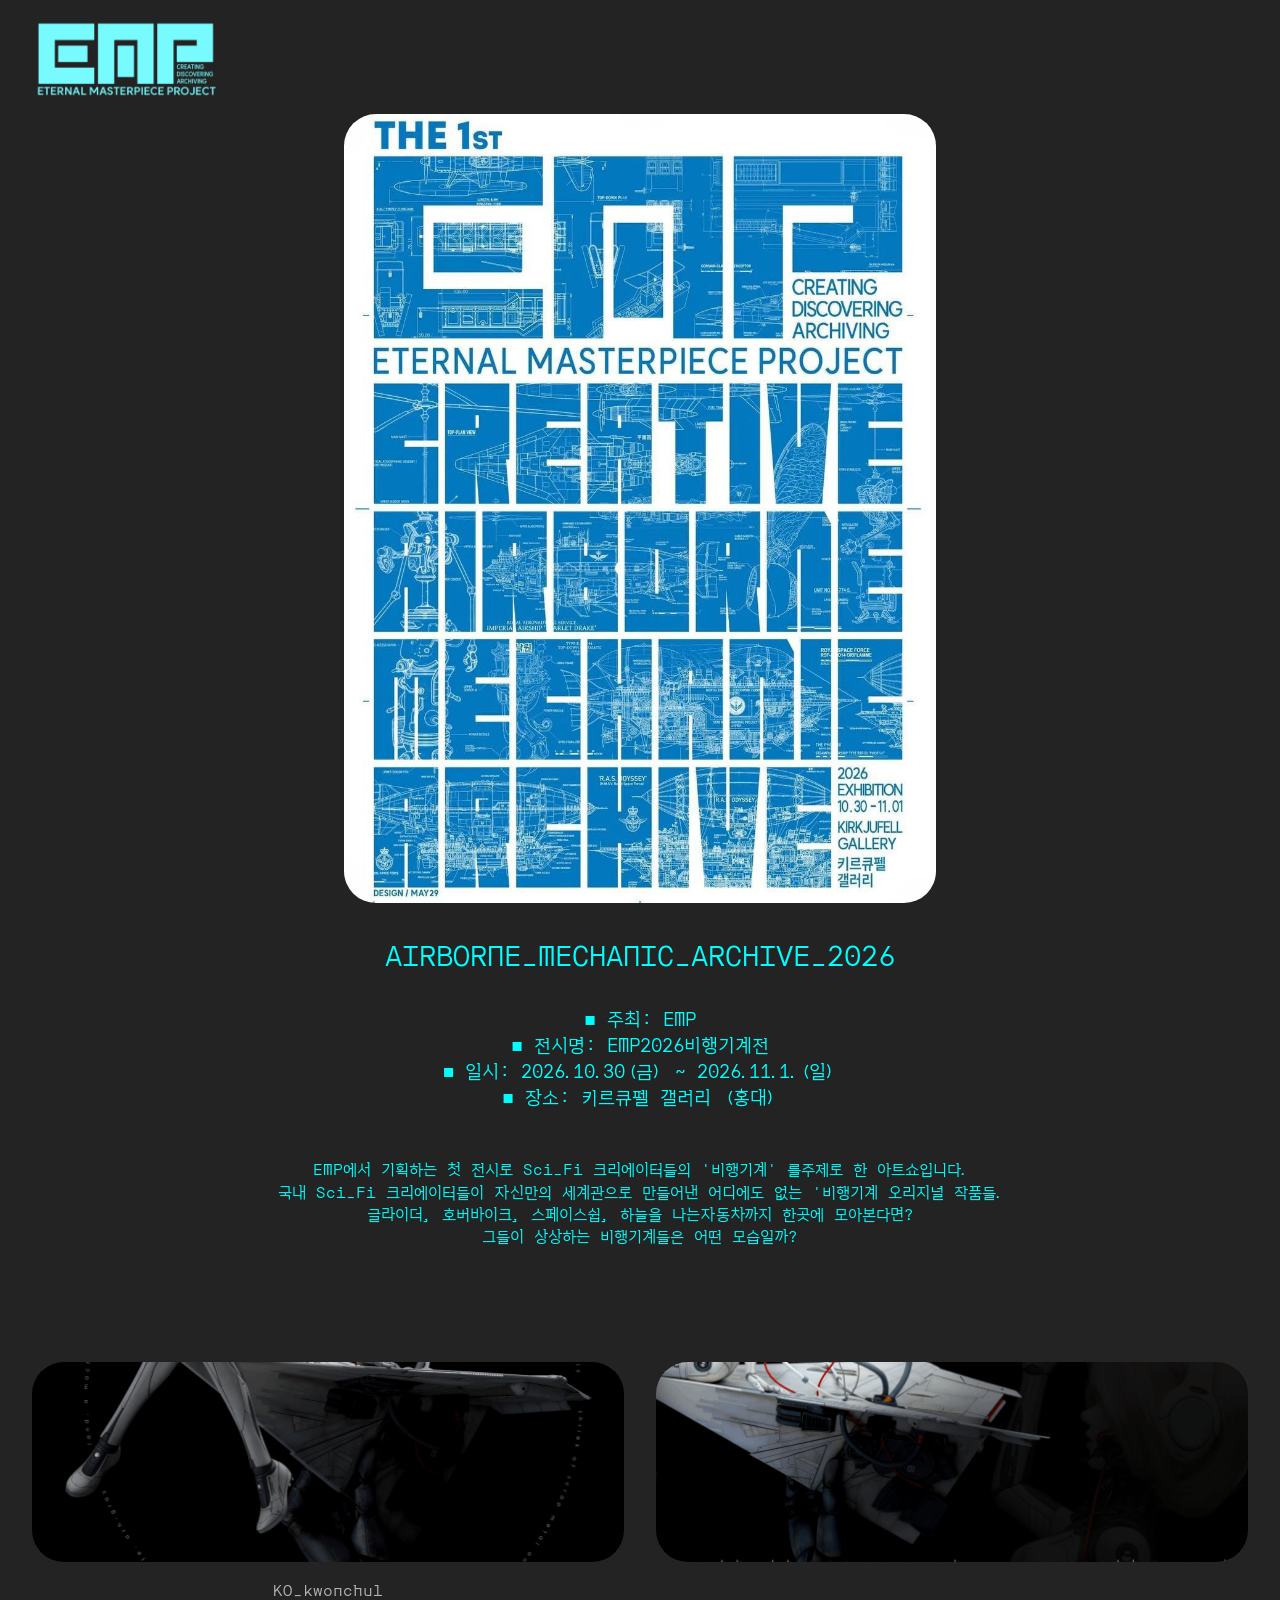
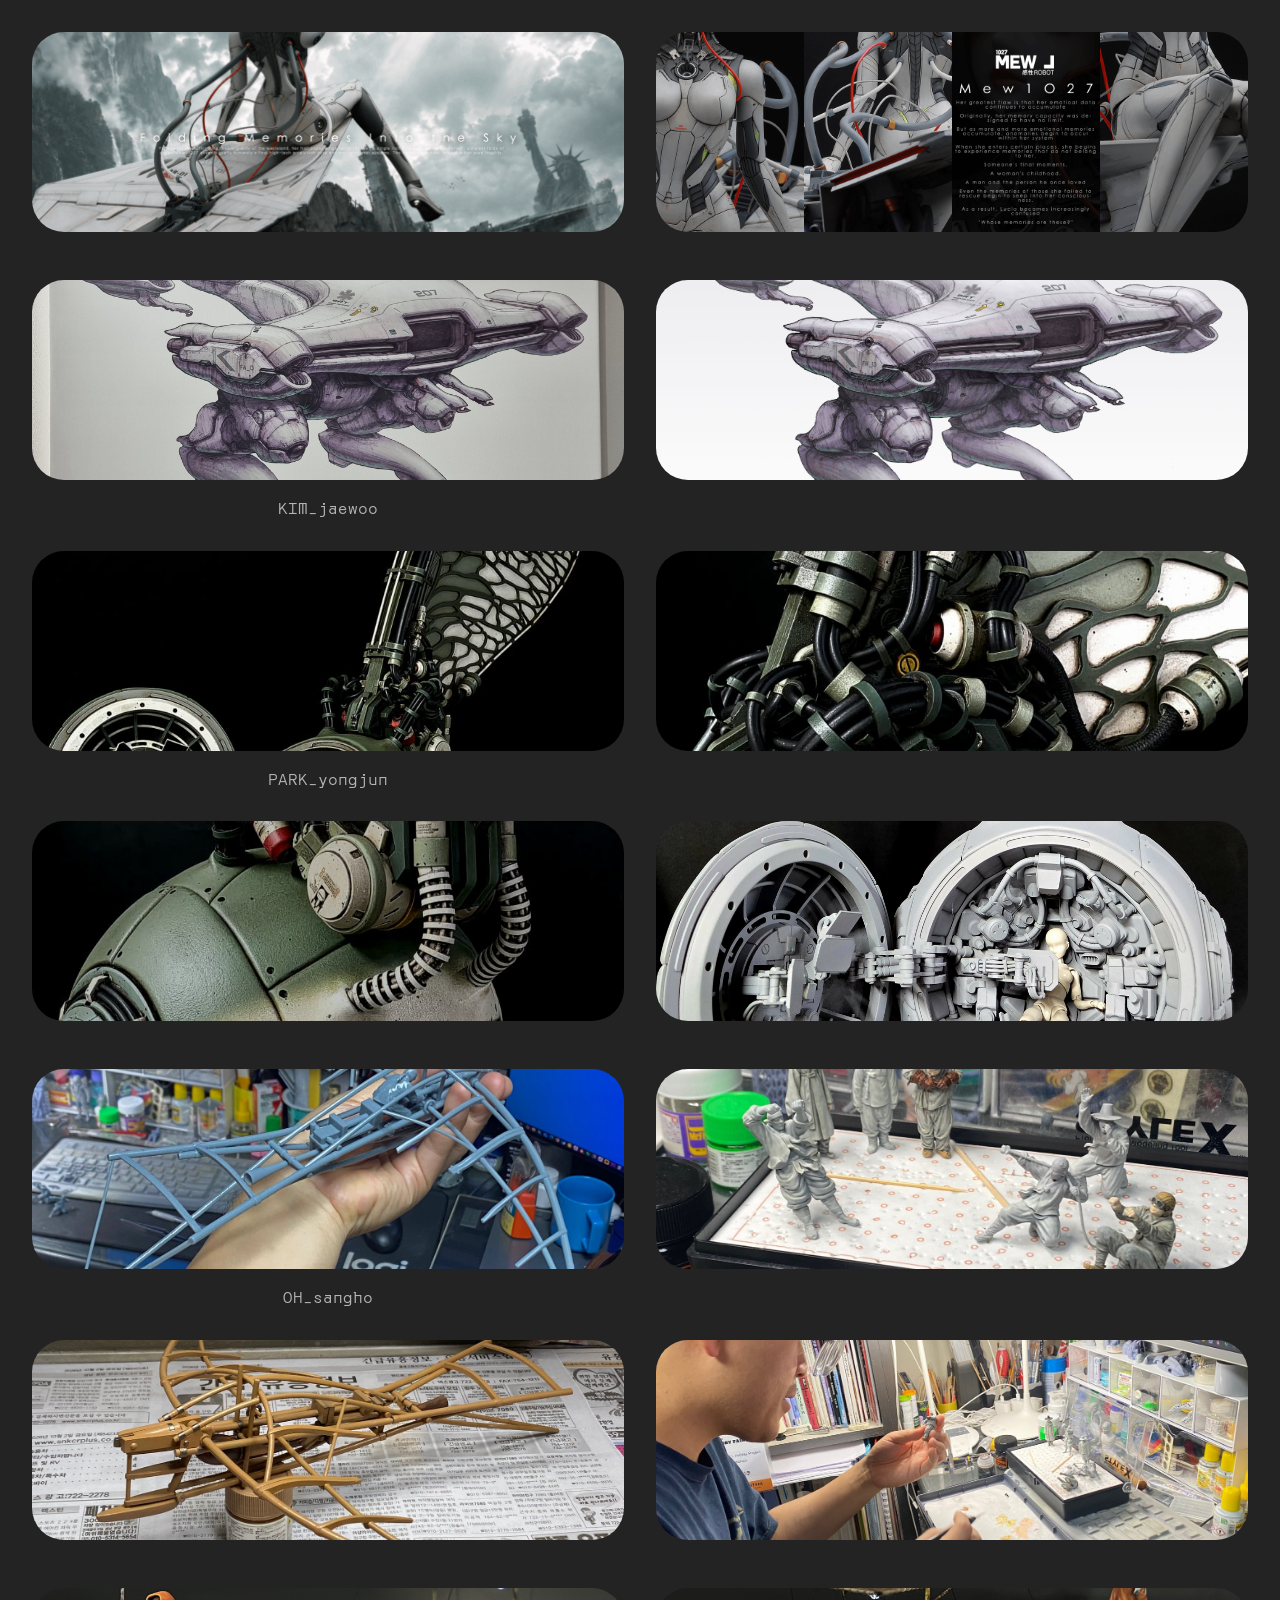
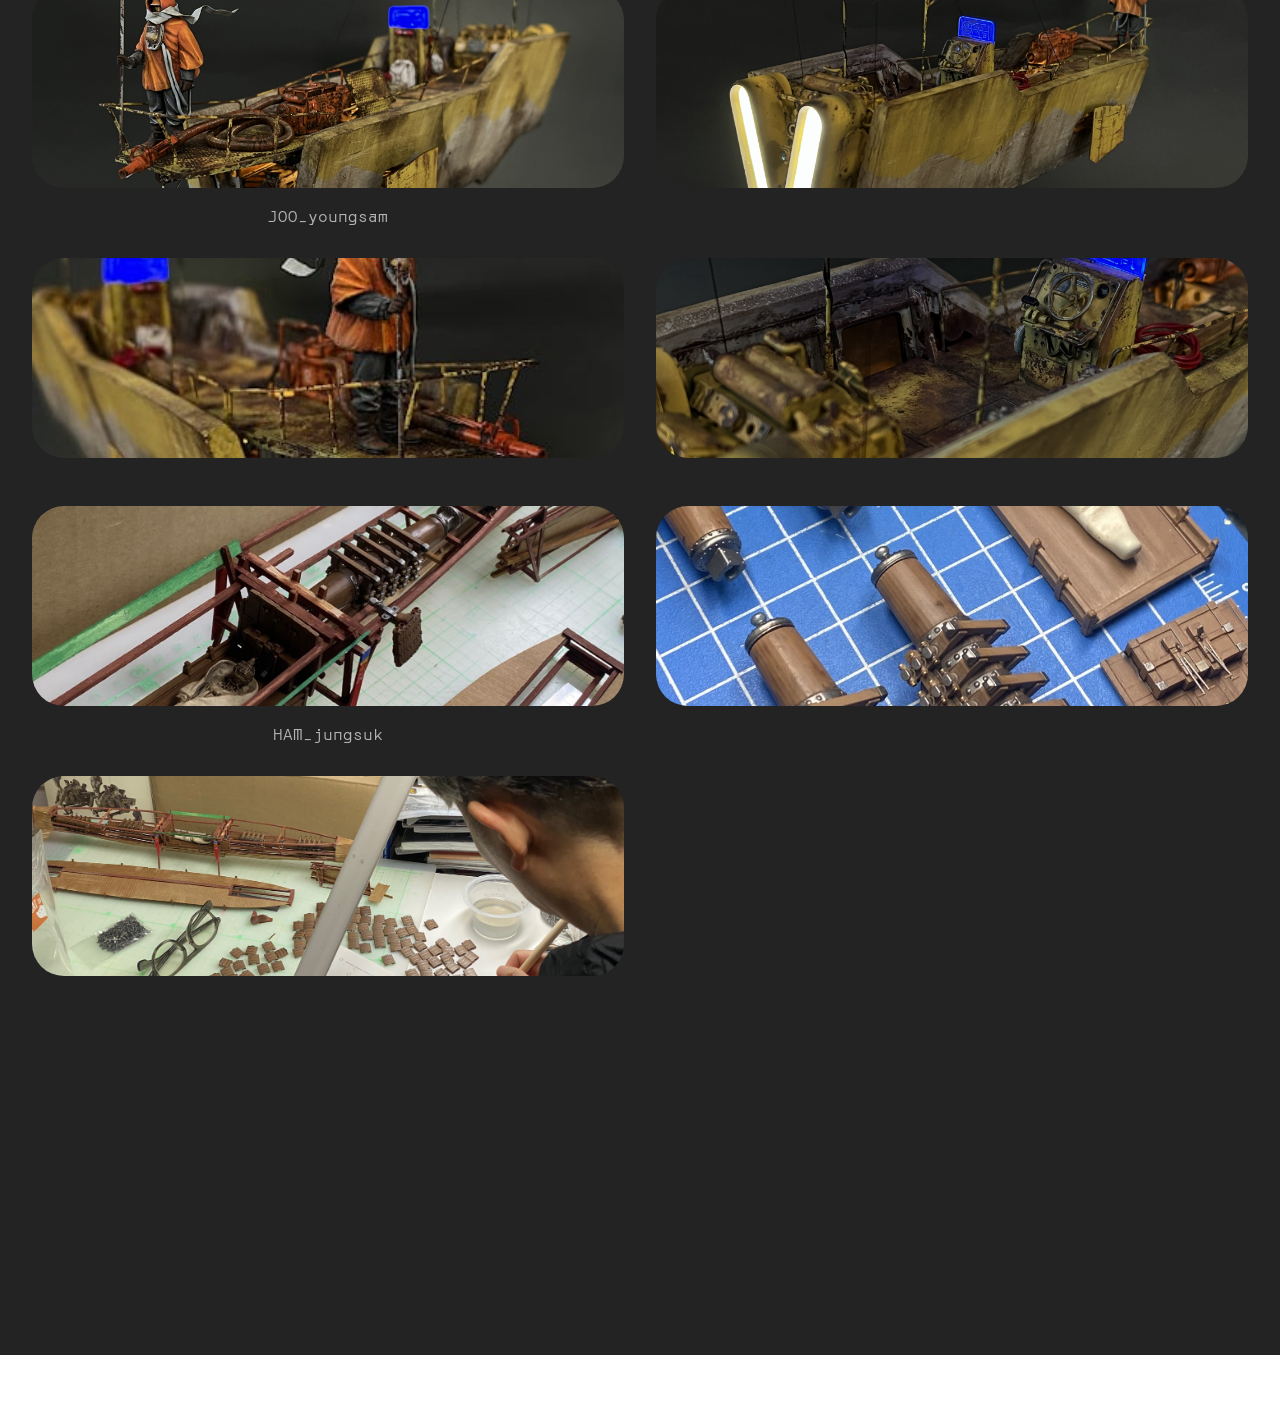
==== commit 69314ed1: "11" ====
--- a/2026.html
+++ b/2026.html
@@ -20,7 +20,7 @@
   <noscript><link rel="stylesheet" href="https://fonts.googleapis.com/css?family=Orbit:400&display=swap"></noscript>
   <link rel="preload" href="https://fonts.googleapis.com/css?family=Inter+Tight:100,200,300,400,500,600,700,800,900,100i,200i,300i,400i,500i,600i,700i,800i,900i&display=swap" as="style" onload="this.onload=null;this.rel='stylesheet'">
   <noscript><link rel="stylesheet" href="https://fonts.googleapis.com/css?family=Inter+Tight:100,200,300,400,500,600,700,800,900,100i,200i,300i,400i,500i,600i,700i,800i,900i&display=swap"></noscript>
-  <link rel="preload" as="style" href="assets/mobirise/css/mbr-additional.css?v=66Gomp"><link rel="stylesheet" href="assets/mobirise/css/mbr-additional.css?v=66Gomp" type="text/css">
+  <link rel="preload" as="style" href="assets/mobirise/css/mbr-additional.css?v=lY6AtQ"><link rel="stylesheet" href="assets/mobirise/css/mbr-additional.css?v=lY6AtQ" type="text/css">
 
   
   
@@ -82,11 +82,10 @@
         <div class="row justify-content-center">
             <div class="col-12 content-head">
                 <div class="mb-5">
-                    <h3 class="mbr-section-title mbr-fonts-style align-center m-0 display-7">2026_ 비행기계전<br><br>
-<div>EMP에서 기획하는 첫 전시로 Sci_Fi 크리에이터들의 '비행기계' 를주제로 한 아트쇼입니다.
+                    <h2 class="mbr-section-title mbr-fonts-style align-center m-0 display-7"><div>EMP에서 기획하는 첫 전시로 Sci_Fi 크리에이터들의 '비행기계' 를주제로 한 아트쇼입니다.
 </div><div>국내 Sci_Fi 크리에이터들이 자신만의 세계관으로 만들어낸 어디에도 없는 '비행기계 오리지널 작품들.
 </div><div>글라이더, 호버바이크, 스페이스쉽, 하늘을 나는자동차까지 한곳에 모아본다면?
-</div><div>그들이 상상하는 비행기계들은 어떤 모습일까?</div></h3>
+</div><div>그들이 상상하는 비행기계들은 어떤 모습일까?</div><br><br><div><br></div></h2>
                     
                 </div>
             </div>
@@ -96,74 +95,170 @@
             
             
             
-            <div class="col-12 col-md-6 col-lg-4 item gallery-image active">
-                <div class="item-wrapper mb-3" data-toggle="modal" data-bs-toggle="modal" data-target="#vvxj8Sny4Y-modal" data-bs-target="#vvxj8Sny4Y-modal">
-                    <img class="w-100" src="assets/images/eab3a0eab68cecb2a001-960x1280.jpeg" alt="" data-slide-to="0" data-bs-slide-to="0" data-target="#lb-vvxj8Sny4Y" data-bs-target="#lb-vvxj8Sny4Y">
+            <div class="col-12 col-md-6 col-lg-6 item gallery-image active">
+                <div class="item-wrapper mb-3" data-toggle="modal" data-bs-toggle="modal" data-target="#vxP4nS1quC-modal" data-bs-target="#vxP4nS1quC-modal">
+                    <img class="w-100" src="assets/images/eab3a0eab68cecb2a004-596x963.png" alt="" data-slide-to="0" data-bs-slide-to="0" data-target="#lb-vxP4nS1quC" data-bs-target="#lb-vxP4nS1quC">
                     <div class="icon-wrapper">
                         <span class="mobi-mbri mobi-mbri-search mbr-iconfont mbr-iconfont-btn"></span>
                     </div>
                 </div>
                 <h6 class="mbr-item-subtitle mbr-fonts-style align-center mb-0 mt-3 display-7">KO_kwonchul</h6>
-            </div><div class="col-12 col-md-6 col-lg-4 item gallery-image">
-                <div class="item-wrapper mb-3" data-toggle="modal" data-bs-toggle="modal" data-target="#vvxj8Sny4Y-modal" data-bs-target="#vvxj8Sny4Y-modal">
-                    <img class="w-100" src="assets/images/eab3a0eab68cecb2a002-960x1280.jpg" alt="" data-slide-to="1" data-bs-slide-to="1" data-target="#lb-vvxj8Sny4Y" data-bs-target="#lb-vvxj8Sny4Y">
-                    <div class="icon-wrapper">
-                        <span class="mobi-mbri mobi-mbri-search mbr-iconfont mbr-iconfont-btn"></span>
-                    </div>
-                </div>
-                <h6 class="mbr-item-subtitle mbr-fonts-style align-center mb-0 mt-3 display-7"></h6>
-            </div><div class="col-12 col-md-6 col-lg-4 item gallery-image">
-                <div class="item-wrapper mb-3" data-toggle="modal" data-bs-toggle="modal" data-target="#vvxj8Sny4Y-modal" data-bs-target="#vvxj8Sny4Y-modal">
-                    <img class="w-100" src="assets/images/eab3a0eab68cecb2a003-3024x4032.jpg" alt="" data-slide-to="2" data-bs-slide-to="2" data-target="#lb-vvxj8Sny4Y" data-bs-target="#lb-vvxj8Sny4Y">
-                    <div class="icon-wrapper">
-                        <span class="mobi-mbri mobi-mbri-search mbr-iconfont mbr-iconfont-btn"></span>
-                    </div>
-                </div>
-                <h6 class="mbr-item-subtitle mbr-fonts-style align-center mb-0 mt-3 display-7"></h6>
-            </div><div class="col-12 col-md-6 col-lg-4 item gallery-image">
-                <div class="item-wrapper mb-3" data-toggle="modal" data-bs-toggle="modal" data-target="#vvxj8Sny4Y-modal" data-bs-target="#vvxj8Sny4Y-modal">
-                    <img class="w-100" src="assets/images/ebb095ec9aa9eca48004-596x549.jpg" alt="" data-slide-to="3" data-bs-slide-to="3" data-target="#lb-vvxj8Sny4Y" data-bs-target="#lb-vvxj8Sny4Y">
+            </div><div class="col-12 col-md-6 col-lg-6 item gallery-image">
+                <div class="item-wrapper mb-3" data-toggle="modal" data-bs-toggle="modal" data-target="#vxP4nS1quC-modal" data-bs-target="#vxP4nS1quC-modal">
+                    <img class="w-100" src="assets/images/eab3a0eab68cecb2a005-596x418.png" alt="" data-slide-to="1" data-bs-slide-to="1" data-target="#lb-vxP4nS1quC" data-bs-target="#lb-vxP4nS1quC">
+                    <div class="icon-wrapper">
+                        <span class="mobi-mbri mobi-mbri-search mbr-iconfont mbr-iconfont-btn"></span>
+                    </div>
+                </div>
+                <h6 class="mbr-item-subtitle mbr-fonts-style align-center mb-0 mt-3 display-7"></h6>
+            </div><div class="col-12 col-md-6 col-lg-6 item gallery-image">
+                <div class="item-wrapper mb-3" data-toggle="modal" data-bs-toggle="modal" data-target="#vxP4nS1quC-modal" data-bs-target="#vxP4nS1quC-modal">
+                    <img class="w-100" src="assets/images/eab3a0eab68cecb2a006-596x602.png" alt="" data-slide-to="2" data-bs-slide-to="2" data-target="#lb-vxP4nS1quC" data-bs-target="#lb-vxP4nS1quC">
+                    <div class="icon-wrapper">
+                        <span class="mobi-mbri mobi-mbri-search mbr-iconfont mbr-iconfont-btn"></span>
+                    </div>
+                </div>
+                <h6 class="mbr-item-subtitle mbr-fonts-style align-center mb-0 mt-3 display-7"></h6>
+            </div><div class="col-12 col-md-6 col-lg-6 item gallery-image">
+                <div class="item-wrapper mb-3" data-toggle="modal" data-bs-toggle="modal" data-target="#vxP4nS1quC-modal" data-bs-target="#vxP4nS1quC-modal">
+                    <img class="w-100" src="assets/images/eab3a0eab68cecb2a007-1600x1400.png" alt="" data-slide-to="3" data-bs-slide-to="3" data-target="#lb-vxP4nS1quC" data-bs-target="#lb-vxP4nS1quC">
+                    <div class="icon-wrapper">
+                        <span class="mobi-mbri mobi-mbri-search mbr-iconfont mbr-iconfont-btn"></span>
+                    </div>
+                </div>
+                <h6 class="mbr-item-subtitle mbr-fonts-style align-center mb-0 mt-3 display-7"></h6>
+            </div><div class="col-12 col-md-6 col-lg-6 item gallery-image">
+                <div class="item-wrapper mb-3" data-toggle="modal" data-bs-toggle="modal" data-target="#vxP4nS1quC-modal" data-bs-target="#vxP4nS1quC-modal">
+                    <img class="w-100" src="assets/images/eab980ec9eacec9ab001-4000x3000.jpg" alt="" data-slide-to="4" data-bs-slide-to="4" data-target="#lb-vxP4nS1quC" data-bs-target="#lb-vxP4nS1quC">
+                    <div class="icon-wrapper">
+                        <span class="mobi-mbri mobi-mbri-search mbr-iconfont mbr-iconfont-btn"></span>
+                    </div>
+                </div>
+                <h6 class="mbr-item-subtitle mbr-fonts-style align-center mb-0 mt-3 display-7">KIM_jaewoo</h6>
+            </div><div class="col-12 col-md-6 col-lg-6 item gallery-image">
+                <div class="item-wrapper mb-3" data-toggle="modal" data-bs-toggle="modal" data-target="#vxP4nS1quC-modal" data-bs-target="#vxP4nS1quC-modal">
+                    <img class="w-100" src="assets/images/eab980ec9eacec9ab002-3000x1854.jpg" alt="" data-slide-to="5" data-bs-slide-to="5" data-target="#lb-vxP4nS1quC" data-bs-target="#lb-vxP4nS1quC">
+                    <div class="icon-wrapper">
+                        <span class="mobi-mbri mobi-mbri-search mbr-iconfont mbr-iconfont-btn"></span>
+                    </div>
+                </div>
+                <h6 class="mbr-item-subtitle mbr-fonts-style align-center mb-0 mt-3 display-7"></h6>
+            </div><div class="col-12 col-md-6 col-lg-6 item gallery-image">
+                <div class="item-wrapper mb-3" data-toggle="modal" data-bs-toggle="modal" data-target="#vxP4nS1quC-modal" data-bs-target="#vxP4nS1quC-modal">
+                    <img class="w-100" src="assets/images/ebb095ec9aa9eca48005-816x1002.jpg" alt="" data-slide-to="6" data-bs-slide-to="6" data-target="#lb-vxP4nS1quC" data-bs-target="#lb-vxP4nS1quC">
                     <div class="icon-wrapper">
                         <span class="mobi-mbri mobi-mbri-search mbr-iconfont mbr-iconfont-btn"></span>
                     </div>
                 </div>
                 <h6 class="mbr-item-subtitle mbr-fonts-style align-center mb-0 mt-3 display-7">PARK_yongjun</h6>
-            </div><div class="col-12 col-md-6 col-lg-4 item gallery-image">
-                <div class="item-wrapper mb-3" data-toggle="modal" data-bs-toggle="modal" data-target="#vvxj8Sny4Y-modal" data-bs-target="#vvxj8Sny4Y-modal">
-                    <img class="w-100" src="assets/images/ebb095ec9aa9eca48001-2252x3424.jpg" alt="" data-slide-to="4" data-bs-slide-to="4" data-target="#lb-vvxj8Sny4Y" data-bs-target="#lb-vvxj8Sny4Y">
-                    <div class="icon-wrapper">
-                        <span class="mobi-mbri mobi-mbri-search mbr-iconfont mbr-iconfont-btn"></span>
-                    </div>
-                </div>
-                <h6 class="mbr-item-subtitle mbr-fonts-style align-center mb-0 mt-3 display-7"></h6>
-            </div><div class="col-12 col-md-6 col-lg-4 item gallery-image">
-                <div class="item-wrapper mb-3" data-toggle="modal" data-bs-toggle="modal" data-target="#vvxj8Sny4Y-modal" data-bs-target="#vvxj8Sny4Y-modal">
-                    <img class="w-100" src="assets/images/ebb095ec9aa9eca48003-2252x4000.jpg" alt="" data-slide-to="5" data-bs-slide-to="5" data-target="#lb-vvxj8Sny4Y" data-bs-target="#lb-vvxj8Sny4Y">
-                    <div class="icon-wrapper">
-                        <span class="mobi-mbri mobi-mbri-search mbr-iconfont mbr-iconfont-btn"></span>
-                    </div>
-                </div>
-                <h6 class="mbr-item-subtitle mbr-fonts-style align-center mb-0 mt-3 display-7"></h6>
-            </div>
-            <div class="col-12 col-md-6 col-lg-4 item gallery-image">
-                <div class="item-wrapper mb-3" data-toggle="modal" data-bs-toggle="modal" data-target="#vvxj8Sny4Y-modal" data-bs-target="#vvxj8Sny4Y-modal">
-                    <img class="w-100" src="assets/images/img-369-4032x3024.jpg" alt="" data-slide-to="6" data-bs-slide-to="6" data-target="#lb-vvxj8Sny4Y" data-bs-target="#lb-vvxj8Sny4Y">
+            </div><div class="col-12 col-md-6 col-lg-6 item gallery-image">
+                <div class="item-wrapper mb-3" data-toggle="modal" data-bs-toggle="modal" data-target="#vxP4nS1quC-modal" data-bs-target="#vxP4nS1quC-modal">
+                    <img class="w-100" src="assets/images/ebb095ec9aa9eca48006-816x1317.jpg" alt="" data-slide-to="7" data-bs-slide-to="7" data-target="#lb-vxP4nS1quC" data-bs-target="#lb-vxP4nS1quC">
+                    <div class="icon-wrapper">
+                        <span class="mobi-mbri mobi-mbri-search mbr-iconfont mbr-iconfont-btn"></span>
+                    </div>
+                </div>
+                <h6 class="mbr-item-subtitle mbr-fonts-style align-center mb-0 mt-3 display-7"></h6>
+            </div><div class="col-12 col-md-6 col-lg-6 item gallery-image">
+                <div class="item-wrapper mb-3" data-toggle="modal" data-bs-toggle="modal" data-target="#vxP4nS1quC-modal" data-bs-target="#vxP4nS1quC-modal">
+                    <img class="w-100" src="assets/images/ebb095ec9aa9eca48007-816x1230.jpg" alt="" data-slide-to="8" data-bs-slide-to="8" data-target="#lb-vxP4nS1quC" data-bs-target="#lb-vxP4nS1quC">
+                    <div class="icon-wrapper">
+                        <span class="mobi-mbri mobi-mbri-search mbr-iconfont mbr-iconfont-btn"></span>
+                    </div>
+                </div>
+                <h6 class="mbr-item-subtitle mbr-fonts-style align-center mb-0 mt-3 display-7"></h6>
+            </div><div class="col-12 col-md-6 col-lg-6 item gallery-image">
+                <div class="item-wrapper mb-3" data-toggle="modal" data-bs-toggle="modal" data-target="#vxP4nS1quC-modal" data-bs-target="#vxP4nS1quC-modal">
+                    <img class="w-100" src="assets/images/ebb095ec9aa9eca48004-2246x2068.jpg" alt="" data-slide-to="9" data-bs-slide-to="9" data-target="#lb-vxP4nS1quC" data-bs-target="#lb-vxP4nS1quC">
+                    <div class="icon-wrapper">
+                        <span class="mobi-mbri mobi-mbri-search mbr-iconfont mbr-iconfont-btn"></span>
+                    </div>
+                </div>
+                <h6 class="mbr-item-subtitle mbr-fonts-style align-center mb-0 mt-3 display-7"></h6>
+            </div><div class="col-12 col-md-6 col-lg-6 item gallery-image">
+                <div class="item-wrapper mb-3" data-toggle="modal" data-bs-toggle="modal" data-target="#vxP4nS1quC-modal" data-bs-target="#vxP4nS1quC-modal">
+                    <img class="w-100" src="assets/images/ec98a4ec8381ed98b803-1440x1081.jpg" alt="" data-slide-to="10" data-bs-slide-to="10" data-target="#lb-vxP4nS1quC" data-bs-target="#lb-vxP4nS1quC">
+                    <div class="icon-wrapper">
+                        <span class="mobi-mbri mobi-mbri-search mbr-iconfont mbr-iconfont-btn"></span>
+                    </div>
+                </div>
+                <h6 class="mbr-item-subtitle mbr-fonts-style align-center mb-0 mt-3 display-7">OH_sangho</h6>
+            </div><div class="col-12 col-md-6 col-lg-6 item gallery-image">
+                <div class="item-wrapper mb-3" data-toggle="modal" data-bs-toggle="modal" data-target="#vxP4nS1quC-modal" data-bs-target="#vxP4nS1quC-modal">
+                    <img class="w-100" src="assets/images/ec98a4ec8381ed98b804-1440x1081.jpg" alt="" data-slide-to="11" data-bs-slide-to="11" data-target="#lb-vxP4nS1quC" data-bs-target="#lb-vxP4nS1quC">
+                    <div class="icon-wrapper">
+                        <span class="mobi-mbri mobi-mbri-search mbr-iconfont mbr-iconfont-btn"></span>
+                    </div>
+                </div>
+                <h6 class="mbr-item-subtitle mbr-fonts-style align-center mb-0 mt-3 display-7"></h6>
+            </div><div class="col-12 col-md-6 col-lg-6 item gallery-image">
+                <div class="item-wrapper mb-3" data-toggle="modal" data-bs-toggle="modal" data-target="#vxP4nS1quC-modal" data-bs-target="#vxP4nS1quC-modal">
+                    <img class="w-100" src="assets/images/ec98a4ec8381ed98b805-1440x1081.jpg" alt="" data-slide-to="12" data-bs-slide-to="12" data-target="#lb-vxP4nS1quC" data-bs-target="#lb-vxP4nS1quC">
+                    <div class="icon-wrapper">
+                        <span class="mobi-mbri mobi-mbri-search mbr-iconfont mbr-iconfont-btn"></span>
+                    </div>
+                </div>
+                <h6 class="mbr-item-subtitle mbr-fonts-style align-center mb-0 mt-3 display-7"></h6>
+            </div><div class="col-12 col-md-6 col-lg-6 item gallery-image">
+                <div class="item-wrapper mb-3" data-toggle="modal" data-bs-toggle="modal" data-target="#vxP4nS1quC-modal" data-bs-target="#vxP4nS1quC-modal">
+                    <img class="w-100" src="assets/images/ec98a4ec8381ed98b806-1440x1081.jpg" alt="" data-slide-to="13" data-bs-slide-to="13" data-target="#lb-vxP4nS1quC" data-bs-target="#lb-vxP4nS1quC">
+                    <div class="icon-wrapper">
+                        <span class="mobi-mbri mobi-mbri-search mbr-iconfont mbr-iconfont-btn"></span>
+                    </div>
+                </div>
+                <h6 class="mbr-item-subtitle mbr-fonts-style align-center mb-0 mt-3 display-7"></h6>
+            </div>
+            <div class="col-12 col-md-6 col-lg-6 item gallery-image">
+                <div class="item-wrapper mb-3" data-toggle="modal" data-bs-toggle="modal" data-target="#vxP4nS1quC-modal" data-bs-target="#vxP4nS1quC-modal">
+                    <img class="w-100" src="assets/images/img-369-4032x3024.jpg" alt="" data-slide-to="14" data-bs-slide-to="14" data-target="#lb-vxP4nS1quC" data-bs-target="#lb-vxP4nS1quC">
                     <div class="icon-wrapper">
                         <span class="mobi-mbri mobi-mbri-search mbr-iconfont mbr-iconfont-btn"></span>
                     </div>
                 </div>
                 <h6 class="mbr-item-subtitle mbr-fonts-style align-center mb-0 mt-3 display-7">JOO_youngsam</h6>
-            </div><div class="col-12 col-md-6 col-lg-4 item gallery-image">
-                <div class="item-wrapper mb-3" data-toggle="modal" data-bs-toggle="modal" data-target="#vvxj8Sny4Y-modal" data-bs-target="#vvxj8Sny4Y-modal">
-                    <img class="w-100" src="assets/images/img-372-4032x3024.jpg" alt="" data-slide-to="7" data-bs-slide-to="7" data-target="#lb-vvxj8Sny4Y" data-bs-target="#lb-vvxj8Sny4Y">
-                    <div class="icon-wrapper">
-                        <span class="mobi-mbri mobi-mbri-search mbr-iconfont mbr-iconfont-btn"></span>
-                    </div>
-                </div>
-                <h6 class="mbr-item-subtitle mbr-fonts-style align-center mb-0 mt-3 display-7"></h6>
-            </div><div class="col-12 col-md-6 col-lg-4 item gallery-image">
-                <div class="item-wrapper mb-3" data-toggle="modal" data-bs-toggle="modal" data-target="#vvxj8Sny4Y-modal" data-bs-target="#vvxj8Sny4Y-modal">
-                    <img class="w-100" src="assets/images/eca3bcec9881ec82bc01-596x795.jpg" alt="" data-slide-to="8" data-bs-slide-to="8" data-target="#lb-vvxj8Sny4Y" data-bs-target="#lb-vvxj8Sny4Y">
+            </div><div class="col-12 col-md-6 col-lg-6 item gallery-image">
+                <div class="item-wrapper mb-3" data-toggle="modal" data-bs-toggle="modal" data-target="#vxP4nS1quC-modal" data-bs-target="#vxP4nS1quC-modal">
+                    <img class="w-100" src="assets/images/img-372-4032x3024.jpg" alt="" data-slide-to="15" data-bs-slide-to="15" data-target="#lb-vxP4nS1quC" data-bs-target="#lb-vxP4nS1quC">
+                    <div class="icon-wrapper">
+                        <span class="mobi-mbri mobi-mbri-search mbr-iconfont mbr-iconfont-btn"></span>
+                    </div>
+                </div>
+                <h6 class="mbr-item-subtitle mbr-fonts-style align-center mb-0 mt-3 display-7"></h6>
+            </div><div class="col-12 col-md-6 col-lg-6 item gallery-image">
+                <div class="item-wrapper mb-3" data-toggle="modal" data-bs-toggle="modal" data-target="#vxP4nS1quC-modal" data-bs-target="#vxP4nS1quC-modal">
+                    <img class="w-100" src="assets/images/img-373-401x301.jpg" alt="" data-slide-to="16" data-bs-slide-to="16" data-target="#lb-vxP4nS1quC" data-bs-target="#lb-vxP4nS1quC">
+                    <div class="icon-wrapper">
+                        <span class="mobi-mbri mobi-mbri-search mbr-iconfont mbr-iconfont-btn"></span>
+                    </div>
+                </div>
+                <h6 class="mbr-item-subtitle mbr-fonts-style align-center mb-0 mt-3 display-7"></h6>
+            </div><div class="col-12 col-md-6 col-lg-6 item gallery-image">
+                <div class="item-wrapper mb-3" data-toggle="modal" data-bs-toggle="modal" data-target="#vxP4nS1quC-modal" data-bs-target="#vxP4nS1quC-modal">
+                    <img class="w-100" src="assets/images/img-376-4032x3024.jpg" alt="" data-slide-to="17" data-bs-slide-to="17" data-target="#lb-vxP4nS1quC" data-bs-target="#lb-vxP4nS1quC">
+                    <div class="icon-wrapper">
+                        <span class="mobi-mbri mobi-mbri-search mbr-iconfont mbr-iconfont-btn"></span>
+                    </div>
+                </div>
+                <h6 class="mbr-item-subtitle mbr-fonts-style align-center mb-0 mt-3 display-7"></h6>
+            </div><div class="col-12 col-md-6 col-lg-6 item gallery-image">
+                <div class="item-wrapper mb-3" data-toggle="modal" data-bs-toggle="modal" data-target="#vxP4nS1quC-modal" data-bs-target="#vxP4nS1quC-modal">
+                    <img class="w-100" src="assets/images/ed95a8eca095ec849d03-1440x1081.jpg" alt="" data-slide-to="18" data-bs-slide-to="18" data-target="#lb-vxP4nS1quC" data-bs-target="#lb-vxP4nS1quC">
+                    <div class="icon-wrapper">
+                        <span class="mobi-mbri mobi-mbri-search mbr-iconfont mbr-iconfont-btn"></span>
+                    </div>
+                </div>
+                <h6 class="mbr-item-subtitle mbr-fonts-style align-center mb-0 mt-3 display-7">HAM_jungsuk</h6>
+            </div><div class="col-12 col-md-6 col-lg-6 item gallery-image">
+                <div class="item-wrapper mb-3" data-toggle="modal" data-bs-toggle="modal" data-target="#vxP4nS1quC-modal" data-bs-target="#vxP4nS1quC-modal">
+                    <img class="w-100" src="assets/images/ed95a8eca095ec849d04-1040x1386.jpg" alt="" data-slide-to="19" data-bs-slide-to="19" data-target="#lb-vxP4nS1quC" data-bs-target="#lb-vxP4nS1quC">
+                    <div class="icon-wrapper">
+                        <span class="mobi-mbri mobi-mbri-search mbr-iconfont mbr-iconfont-btn"></span>
+                    </div>
+                </div>
+                <h6 class="mbr-item-subtitle mbr-fonts-style align-center mb-0 mt-3 display-7"></h6>
+            </div><div class="col-12 col-md-6 col-lg-6 item gallery-image">
+                <div class="item-wrapper mb-3" data-toggle="modal" data-bs-toggle="modal" data-target="#vxP4nS1quC-modal" data-bs-target="#vxP4nS1quC-modal">
+                    <img class="w-100" src="assets/images/ed95a8eca095ec849d02-1440x1081.jpg" alt="" data-slide-to="20" data-bs-slide-to="20" data-target="#lb-vxP4nS1quC" data-bs-target="#lb-vxP4nS1quC">
                     <div class="icon-wrapper">
                         <span class="mobi-mbri mobi-mbri-search mbr-iconfont mbr-iconfont-btn"></span>
                     </div>
@@ -175,42 +270,66 @@
             
         </div>
 
-        <div class="modal mbr-slider" tabindex="-1" role="dialog" aria-hidden="true" id="vvxj8Sny4Y-modal">
+        <div class="modal mbr-slider" tabindex="-1" role="dialog" aria-hidden="true" id="vxP4nS1quC-modal">
             <div class="modal-dialog" role="document">
                 <div class="modal-content">
                     <div class="modal-body">
-                        <div class="carousel slide carousel-fade" data-pause="false" data-bs-pause="false" id="lb-vvxj8Sny4Y" data-interval="6000" data-bs-interval="6000">
+                        <div class="carousel slide carousel-fade" data-pause="false" data-bs-pause="false" id="lb-vxP4nS1quC" data-interval="6000" data-bs-interval="6000">
                             <div class="carousel-inner">
                                 
                                 
                                 
                                 <div class="carousel-item active">
-                                    <img class="d-block w-100" src="assets/images/eab3a0eab68cecb2a001-960x1280.jpeg" alt="Mobirise Website Builder">
-                                </div><div class="carousel-item">
-                                    <img class="d-block w-100" src="assets/images/eab3a0eab68cecb2a002-960x1280.jpg" alt="Mobirise Website Builder">
-                                </div><div class="carousel-item">
-                                    <img class="d-block w-100" src="assets/images/eab3a0eab68cecb2a003-3024x4032.jpg" alt="Mobirise Website Builder">
-                                </div><div class="carousel-item">
-                                    <img class="d-block w-100" src="assets/images/ebb095ec9aa9eca48004-596x549.jpg" alt="Mobirise Website Builder">
-                                </div><div class="carousel-item">
-                                    <img class="d-block w-100" src="assets/images/ebb095ec9aa9eca48001-2252x3424.jpg" alt="Mobirise Website Builder">
-                                </div><div class="carousel-item">
-                                    <img class="d-block w-100" src="assets/images/ebb095ec9aa9eca48003-2252x4000.jpg" alt="Mobirise Website Builder">
+                                    <img class="d-block w-100" src="assets/images/eab3a0eab68cecb2a004-596x963.png" alt="Mobirise Website Builder">
+                                </div><div class="carousel-item">
+                                    <img class="d-block w-100" src="assets/images/eab3a0eab68cecb2a005-596x418.png" alt="Mobirise Website Builder">
+                                </div><div class="carousel-item">
+                                    <img class="d-block w-100" src="assets/images/eab3a0eab68cecb2a006-596x602.png" alt="Mobirise Website Builder">
+                                </div><div class="carousel-item">
+                                    <img class="d-block w-100" src="assets/images/eab3a0eab68cecb2a007-1600x1400.png" alt="Mobirise Website Builder">
+                                </div><div class="carousel-item">
+                                    <img class="d-block w-100" src="assets/images/eab980ec9eacec9ab001-4000x3000.jpg" alt="Mobirise Website Builder">
+                                </div><div class="carousel-item">
+                                    <img class="d-block w-100" src="assets/images/eab980ec9eacec9ab002-3000x1854.jpg" alt="Mobirise Website Builder">
+                                </div><div class="carousel-item">
+                                    <img class="d-block w-100" src="assets/images/ebb095ec9aa9eca48005-816x1002.jpg" alt="Mobirise Website Builder">
+                                </div><div class="carousel-item">
+                                    <img class="d-block w-100" src="assets/images/ebb095ec9aa9eca48006-816x1317.jpg" alt="Mobirise Website Builder">
+                                </div><div class="carousel-item">
+                                    <img class="d-block w-100" src="assets/images/ebb095ec9aa9eca48007-816x1230.jpg" alt="Mobirise Website Builder">
+                                </div><div class="carousel-item">
+                                    <img class="d-block w-100" src="assets/images/ebb095ec9aa9eca48004-2246x2068.jpg" alt="Mobirise Website Builder">
+                                </div><div class="carousel-item">
+                                    <img class="d-block w-100" src="assets/images/ec98a4ec8381ed98b803-1440x1081.jpg" alt="Mobirise Website Builder">
+                                </div><div class="carousel-item">
+                                    <img class="d-block w-100" src="assets/images/ec98a4ec8381ed98b804-1440x1081.jpg" alt="Mobirise Website Builder">
+                                </div><div class="carousel-item">
+                                    <img class="d-block w-100" src="assets/images/ec98a4ec8381ed98b805-1440x1081.jpg" alt="Mobirise Website Builder">
+                                </div><div class="carousel-item">
+                                    <img class="d-block w-100" src="assets/images/ec98a4ec8381ed98b806-1440x1081.jpg" alt="Mobirise Website Builder">
                                 </div>
                                 <div class="carousel-item">
                                     <img class="d-block w-100" src="assets/images/img-369-4032x3024.jpg" alt="Mobirise Website Builder">
                                 </div><div class="carousel-item">
                                     <img class="d-block w-100" src="assets/images/img-372-4032x3024.jpg" alt="Mobirise Website Builder">
                                 </div><div class="carousel-item">
-                                    <img class="d-block w-100" src="assets/images/eca3bcec9881ec82bc01-596x795.jpg" alt="Mobirise Website Builder">
+                                    <img class="d-block w-100" src="assets/images/img-373-401x301.jpg" alt="Mobirise Website Builder">
+                                </div><div class="carousel-item">
+                                    <img class="d-block w-100" src="assets/images/img-376-4032x3024.jpg" alt="Mobirise Website Builder">
+                                </div><div class="carousel-item">
+                                    <img class="d-block w-100" src="assets/images/ed95a8eca095ec849d03-1440x1081.jpg" alt="Mobirise Website Builder">
+                                </div><div class="carousel-item">
+                                    <img class="d-block w-100" src="assets/images/ed95a8eca095ec849d04-1040x1386.jpg" alt="Mobirise Website Builder">
+                                </div><div class="carousel-item">
+                                    <img class="d-block w-100" src="assets/images/ed95a8eca095ec849d02-1440x1081.jpg" alt="Mobirise Website Builder">
                                 </div>
                                 
                                 
                                 
                             </div>
                             <ol class="carousel-indicators">
-                                <li data-slide-to="0" data-bs-slide-to="0" class="active" data-target="#lb-vvxj8Sny4Y" data-bs-target="#lb-vvxj8Sny4Y"></li><li data-slide-to="1" data-bs-slide-to="1" class="" data-target="#lb-vvxj8Sny4Y" data-bs-target="#lb-vvxj8Sny4Y"></li><li data-slide-to="2" data-bs-slide-to="2" class="" data-target="#lb-vvxj8Sny4Y" data-bs-target="#lb-vvxj8Sny4Y"></li>
-                                <li data-slide-to="3" data-bs-slide-to="3" data-target="#lb-vvxj8Sny4Y" data-bs-target="#lb-vvxj8Sny4Y"></li><li data-slide-to="4" data-bs-slide-to="4" data-target="#lb-vvxj8Sny4Y" data-bs-target="#lb-vvxj8Sny4Y"></li><li data-slide-to="5" data-bs-slide-to="5" data-target="#lb-vvxj8Sny4Y" data-bs-target="#lb-vvxj8Sny4Y"></li><li data-slide-to="6" data-bs-slide-to="6" data-target="#lb-vvxj8Sny4Y" data-bs-target="#lb-vvxj8Sny4Y"></li><li data-slide-to="7" data-bs-slide-to="7" data-target="#lb-vvxj8Sny4Y" data-bs-target="#lb-vvxj8Sny4Y"></li><li data-slide-to="8" data-bs-slide-to="8" data-target="#lb-vvxj8Sny4Y" data-bs-target="#lb-vvxj8Sny4Y"></li>
+                                <li data-slide-to="0" data-bs-slide-to="0" class="active" data-target="#lb-vxP4nS1quC" data-bs-target="#lb-vxP4nS1quC"></li><li data-slide-to="1" data-bs-slide-to="1" class="" data-target="#lb-vxP4nS1quC" data-bs-target="#lb-vxP4nS1quC"></li><li data-slide-to="2" data-bs-slide-to="2" class="" data-target="#lb-vxP4nS1quC" data-bs-target="#lb-vxP4nS1quC"></li><li data-slide-to="3" data-bs-slide-to="3" class="" data-target="#lb-vxP4nS1quC" data-bs-target="#lb-vxP4nS1quC"></li><li data-slide-to="4" data-bs-slide-to="4" class="" data-target="#lb-vxP4nS1quC" data-bs-target="#lb-vxP4nS1quC"></li><li data-slide-to="5" data-bs-slide-to="5" class="" data-target="#lb-vxP4nS1quC" data-bs-target="#lb-vxP4nS1quC"></li>
+                                <li data-slide-to="6" data-bs-slide-to="6" data-target="#lb-vxP4nS1quC" data-bs-target="#lb-vxP4nS1quC"></li><li data-slide-to="7" data-bs-slide-to="7" data-target="#lb-vxP4nS1quC" data-bs-target="#lb-vxP4nS1quC"></li><li data-slide-to="8" data-bs-slide-to="8" data-target="#lb-vxP4nS1quC" data-bs-target="#lb-vxP4nS1quC"></li><li data-slide-to="9" data-bs-slide-to="9" data-target="#lb-vxP4nS1quC" data-bs-target="#lb-vxP4nS1quC"></li><li data-slide-to="10" data-bs-slide-to="10" data-target="#lb-vxP4nS1quC" data-bs-target="#lb-vxP4nS1quC"></li><li data-slide-to="11" data-bs-slide-to="11" data-target="#lb-vxP4nS1quC" data-bs-target="#lb-vxP4nS1quC"></li><li data-slide-to="12" data-bs-slide-to="12" data-target="#lb-vxP4nS1quC" data-bs-target="#lb-vxP4nS1quC"></li><li data-slide-to="13" data-bs-slide-to="13" data-target="#lb-vxP4nS1quC" data-bs-target="#lb-vxP4nS1quC"></li><li data-slide-to="14" data-bs-slide-to="14" data-target="#lb-vxP4nS1quC" data-bs-target="#lb-vxP4nS1quC"></li><li data-slide-to="15" data-bs-slide-to="15" data-target="#lb-vxP4nS1quC" data-bs-target="#lb-vxP4nS1quC"></li><li data-slide-to="16" data-bs-slide-to="16" data-target="#lb-vxP4nS1quC" data-bs-target="#lb-vxP4nS1quC"></li><li data-slide-to="17" data-bs-slide-to="17" data-target="#lb-vxP4nS1quC" data-bs-target="#lb-vxP4nS1quC"></li><li data-slide-to="18" data-bs-slide-to="18" data-target="#lb-vxP4nS1quC" data-bs-target="#lb-vxP4nS1quC"></li><li data-slide-to="19" data-bs-slide-to="19" data-target="#lb-vxP4nS1quC" data-bs-target="#lb-vxP4nS1quC"></li><li data-slide-to="20" data-bs-slide-to="20" data-target="#lb-vxP4nS1quC" data-bs-target="#lb-vxP4nS1quC"></li>
                                 
                                 
                                 
@@ -220,11 +339,11 @@
                             </ol>
                             <a role="button" href="" class="close" data-dismiss="modal" data-bs-dismiss="modal" aria-label="Close">
                             </a>
-                            <a class="carousel-control-prev carousel-control" role="button" data-slide="prev" data-bs-slide="prev" href="#lb-vvxj8Sny4Y">
+                            <a class="carousel-control-prev carousel-control" role="button" data-slide="prev" data-bs-slide="prev" href="#lb-vxP4nS1quC">
                                 <span class="mobi-mbri mobi-mbri-arrow-prev" aria-hidden="true"></span>
                                 <span class="sr-only visually-hidden">Previous</span>
                             </a>
-                            <a class="carousel-control-next carousel-control" role="button" data-slide="next" data-bs-slide="next" href="#lb-vvxj8Sny4Y">
+                            <a class="carousel-control-next carousel-control" role="button" data-slide="next" data-bs-slide="next" href="#lb-vxP4nS1quC">
                                 <span class="mobi-mbri mobi-mbri-arrow-next" aria-hidden="true"></span>
                                 <span class="sr-only visually-hidden">Next</span>
                             </a>
@@ -271,7 +390,7 @@
             </div>
         </div>
     </div>
-</section><section class="display-7" style="padding: 0;align-items: center;justify-content: center;flex-wrap: wrap;    align-content: center;display: flex;position: relative;height: 4rem;"><a href="https://mobiri.se/4609597" style="flex: 1 1;height: 4rem;position: absolute;width: 100%;z-index: 1;"><img alt="" style="height: 4rem;" src="[data-uri]"></a><p style="margin: 0;text-align: center;" class="display-7">&#8204;</p><a style="z-index:1" href="https://mobirise.com/builder/ai-website-generator.html">AI Website Generator</a></section><script src="assets/bootstrap/js/bootstrap.bundle.min.js"></script>  <script src="assets/smoothscroll/smooth-scroll.js"></script>  <script src="assets/ytplayer/index.js"></script>  <script src="assets/theme/js/script.js"></script>  
+</section><section class="display-7" style="padding: 0;align-items: center;justify-content: center;flex-wrap: wrap;    align-content: center;display: flex;position: relative;height: 4rem;"><a href="https://mobiri.se/4609597" style="flex: 1 1;height: 4rem;position: absolute;width: 100%;z-index: 1;"><img alt="" style="height: 4rem;" src="[data-uri]"></a><p style="margin: 0;text-align: center;" class="display-7">&#8204;</p><a style="z-index:1" href="https://mobirise.com"> Website Builder Software</a></section><script src="assets/bootstrap/js/bootstrap.bundle.min.js"></script>  <script src="assets/smoothscroll/smooth-scroll.js"></script>  <script src="assets/ytplayer/index.js"></script>  <script src="assets/theme/js/script.js"></script>  
   
   
   <input name="animation" type="hidden">
--- a/assets/mobirise/css/mbr-additional.css
+++ b/assets/mobirise/css/mbr-additional.css
@@ -882,6 +882,9 @@
 .cid-vlVE7SEpPm img,
 .cid-vlVE7SEpPm .item-img {
   width: 100%;
+  height: 100%;
+  height: 200px;
+  object-fit: cover;
 }
 .cid-vlVE7SEpPm .item:focus,
 .cid-vlVE7SEpPm span:focus {
@@ -1338,7 +1341,7 @@
 }
 .cid-vqa6vnCwrX {
   padding-top: 0rem;
-  padding-bottom: 1rem;
+  padding-bottom: 0rem;
   background-color: #232323;
 }
 .cid-vqa6vnCwrX .content-head {
@@ -1615,7 +1618,7 @@
   max-width: 800px;
 }
 .cid-vrQJB5JG8g .mbr-section-title {
-  color: #b4b4b4;
+  color: #00feff;
 }
 .cid-vrQJB5JG8g .mbr-section-subtitle {
   color: #b4b4b4;
--- a/assets/mobirise/css/mbr-additional.css
+++ b/assets/mobirise/css/mbr-additional.css
@@ -882,6 +882,9 @@
 .cid-vlVE7SEpPm img,
 .cid-vlVE7SEpPm .item-img {
   width: 100%;
+  height: 100%;
+  height: 200px;
+  object-fit: cover;
 }
 .cid-vlVE7SEpPm .item:focus,
 .cid-vlVE7SEpPm span:focus {
@@ -1338,7 +1341,7 @@
 }
 .cid-vqa6vnCwrX {
   padding-top: 0rem;
-  padding-bottom: 1rem;
+  padding-bottom: 0rem;
   background-color: #232323;
 }
 .cid-vqa6vnCwrX .content-head {
@@ -1615,7 +1618,7 @@
   max-width: 800px;
 }
 .cid-vrQJB5JG8g .mbr-section-title {
-  color: #b4b4b4;
+  color: #00feff;
 }
 .cid-vrQJB5JG8g .mbr-section-subtitle {
   color: #b4b4b4;
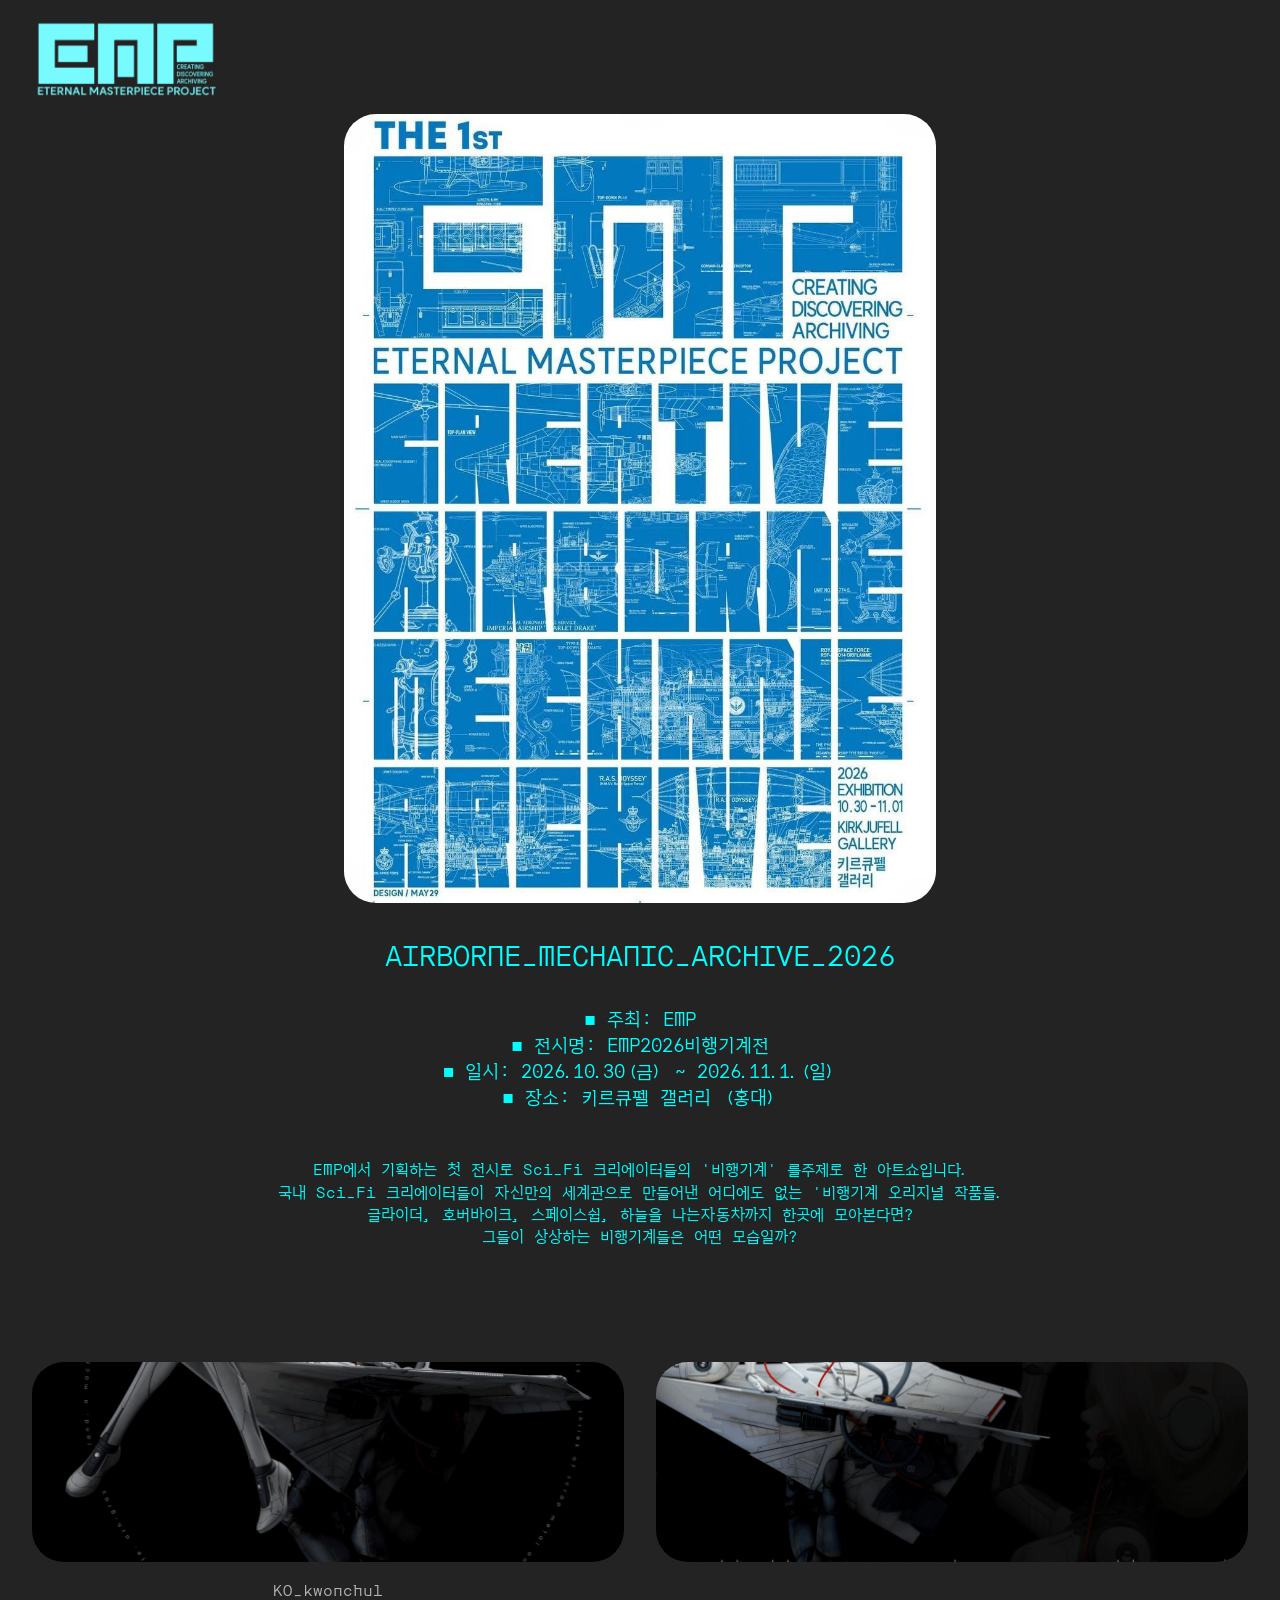
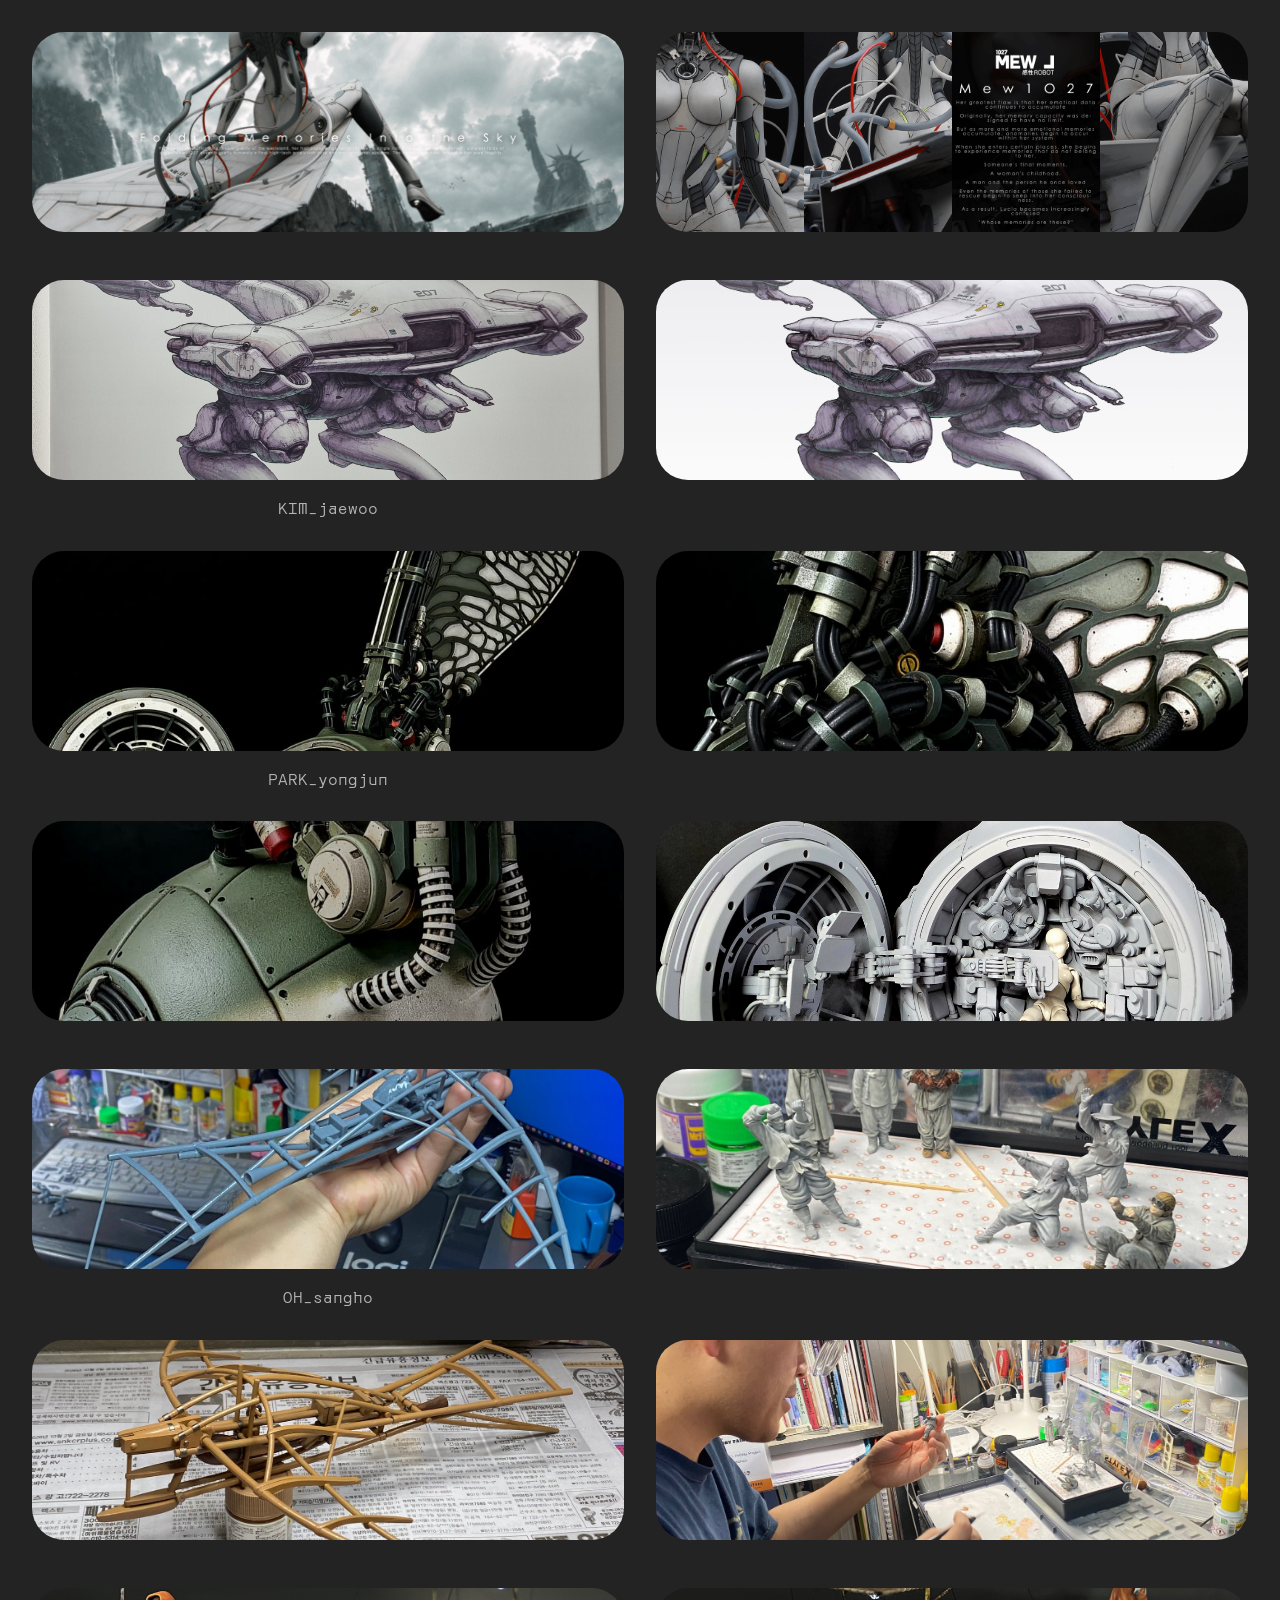
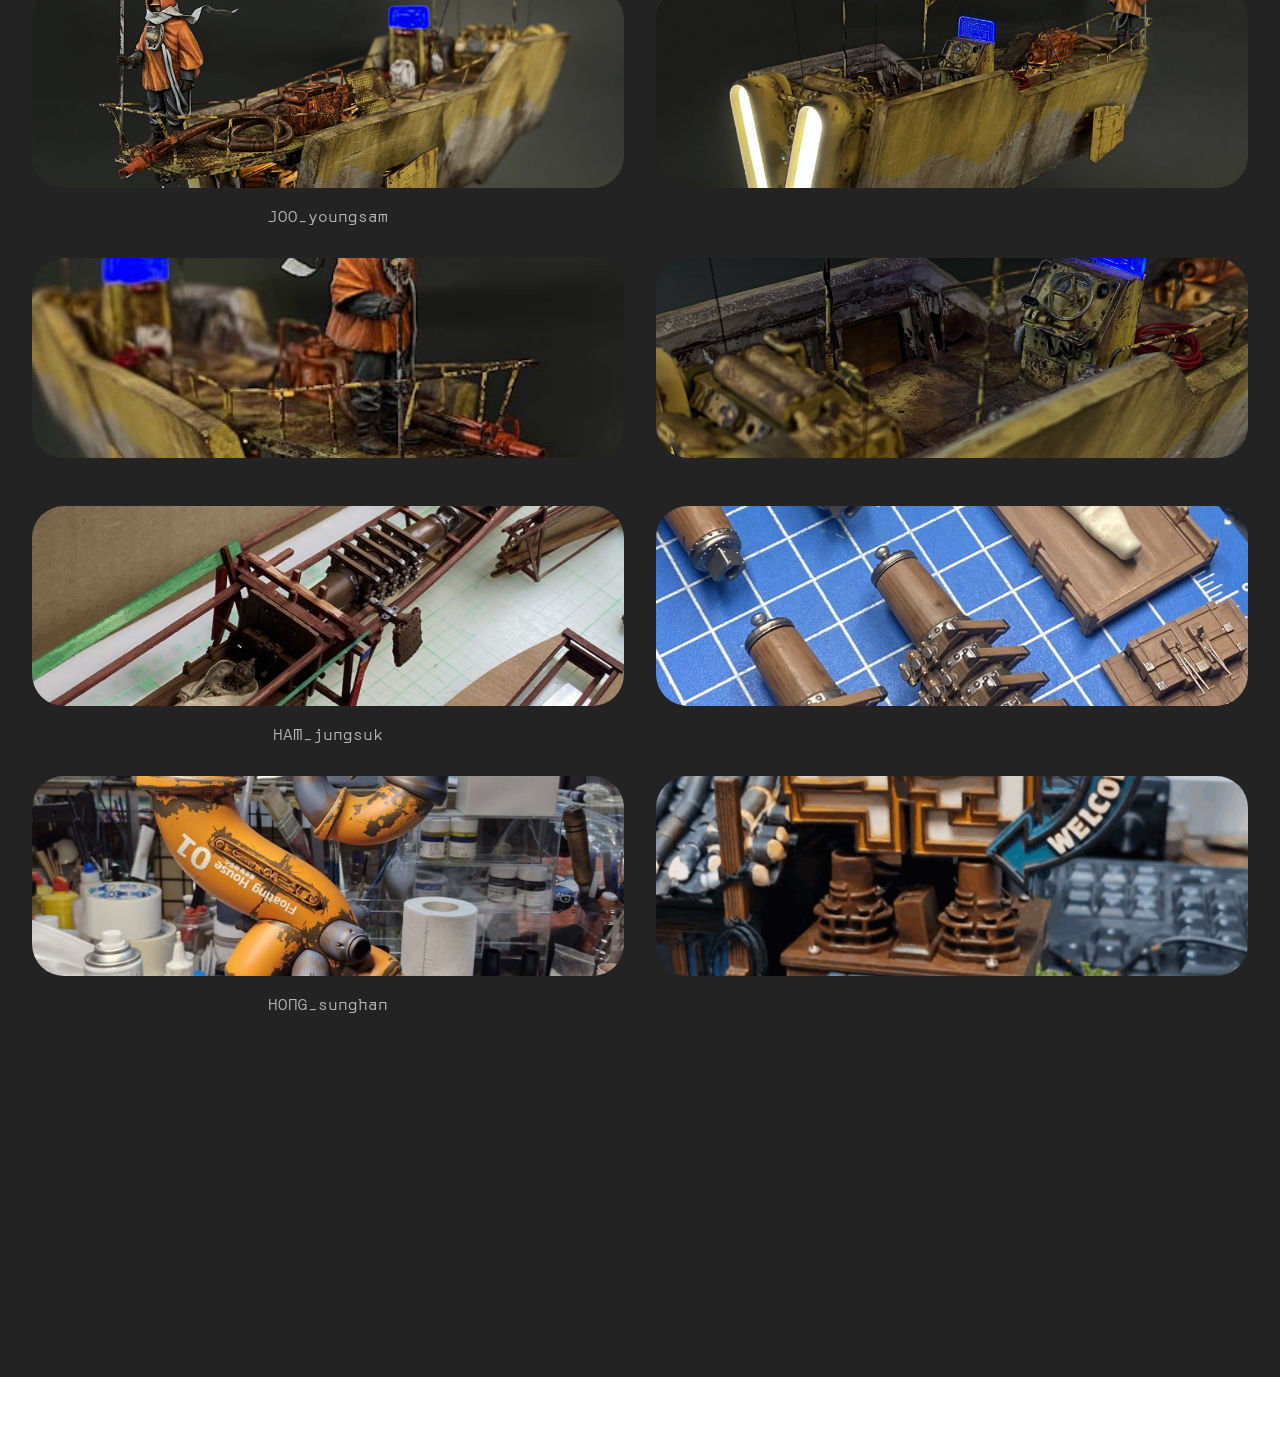
==== commit 9b284d96: "11" ====
--- a/2026.html
+++ b/2026.html
@@ -20,7 +20,7 @@
   <noscript><link rel="stylesheet" href="https://fonts.googleapis.com/css?family=Orbit:400&display=swap"></noscript>
   <link rel="preload" href="https://fonts.googleapis.com/css?family=Inter+Tight:100,200,300,400,500,600,700,800,900,100i,200i,300i,400i,500i,600i,700i,800i,900i&display=swap" as="style" onload="this.onload=null;this.rel='stylesheet'">
   <noscript><link rel="stylesheet" href="https://fonts.googleapis.com/css?family=Inter+Tight:100,200,300,400,500,600,700,800,900,100i,200i,300i,400i,500i,600i,700i,800i,900i&display=swap"></noscript>
-  <link rel="preload" as="style" href="assets/mobirise/css/mbr-additional.css?v=lY6AtQ"><link rel="stylesheet" href="assets/mobirise/css/mbr-additional.css?v=lY6AtQ" type="text/css">
+  <link rel="preload" as="style" href="assets/mobirise/css/mbr-additional.css?v=w4kdyz"><link rel="stylesheet" href="assets/mobirise/css/mbr-additional.css?v=w4kdyz" type="text/css">
 
   
   
@@ -96,112 +96,112 @@
             
             
             <div class="col-12 col-md-6 col-lg-6 item gallery-image active">
-                <div class="item-wrapper mb-3" data-toggle="modal" data-bs-toggle="modal" data-target="#vxP4nS1quC-modal" data-bs-target="#vxP4nS1quC-modal">
-                    <img class="w-100" src="assets/images/eab3a0eab68cecb2a004-596x963.png" alt="" data-slide-to="0" data-bs-slide-to="0" data-target="#lb-vxP4nS1quC" data-bs-target="#lb-vxP4nS1quC">
+                <div class="item-wrapper mb-3" data-toggle="modal" data-bs-toggle="modal" data-target="#vxPaa7q7zZ-modal" data-bs-target="#vxPaa7q7zZ-modal">
+                    <img class="w-100" src="assets/images/eab3a0eab68cecb2a004-596x963.png" alt="" data-slide-to="0" data-bs-slide-to="0" data-target="#lb-vxPaa7q7zZ" data-bs-target="#lb-vxPaa7q7zZ">
                     <div class="icon-wrapper">
                         <span class="mobi-mbri mobi-mbri-search mbr-iconfont mbr-iconfont-btn"></span>
                     </div>
                 </div>
                 <h6 class="mbr-item-subtitle mbr-fonts-style align-center mb-0 mt-3 display-7">KO_kwonchul</h6>
             </div><div class="col-12 col-md-6 col-lg-6 item gallery-image">
-                <div class="item-wrapper mb-3" data-toggle="modal" data-bs-toggle="modal" data-target="#vxP4nS1quC-modal" data-bs-target="#vxP4nS1quC-modal">
-                    <img class="w-100" src="assets/images/eab3a0eab68cecb2a005-596x418.png" alt="" data-slide-to="1" data-bs-slide-to="1" data-target="#lb-vxP4nS1quC" data-bs-target="#lb-vxP4nS1quC">
-                    <div class="icon-wrapper">
-                        <span class="mobi-mbri mobi-mbri-search mbr-iconfont mbr-iconfont-btn"></span>
-                    </div>
-                </div>
-                <h6 class="mbr-item-subtitle mbr-fonts-style align-center mb-0 mt-3 display-7"></h6>
-            </div><div class="col-12 col-md-6 col-lg-6 item gallery-image">
-                <div class="item-wrapper mb-3" data-toggle="modal" data-bs-toggle="modal" data-target="#vxP4nS1quC-modal" data-bs-target="#vxP4nS1quC-modal">
-                    <img class="w-100" src="assets/images/eab3a0eab68cecb2a006-596x602.png" alt="" data-slide-to="2" data-bs-slide-to="2" data-target="#lb-vxP4nS1quC" data-bs-target="#lb-vxP4nS1quC">
-                    <div class="icon-wrapper">
-                        <span class="mobi-mbri mobi-mbri-search mbr-iconfont mbr-iconfont-btn"></span>
-                    </div>
-                </div>
-                <h6 class="mbr-item-subtitle mbr-fonts-style align-center mb-0 mt-3 display-7"></h6>
-            </div><div class="col-12 col-md-6 col-lg-6 item gallery-image">
-                <div class="item-wrapper mb-3" data-toggle="modal" data-bs-toggle="modal" data-target="#vxP4nS1quC-modal" data-bs-target="#vxP4nS1quC-modal">
-                    <img class="w-100" src="assets/images/eab3a0eab68cecb2a007-1600x1400.png" alt="" data-slide-to="3" data-bs-slide-to="3" data-target="#lb-vxP4nS1quC" data-bs-target="#lb-vxP4nS1quC">
-                    <div class="icon-wrapper">
-                        <span class="mobi-mbri mobi-mbri-search mbr-iconfont mbr-iconfont-btn"></span>
-                    </div>
-                </div>
-                <h6 class="mbr-item-subtitle mbr-fonts-style align-center mb-0 mt-3 display-7"></h6>
-            </div><div class="col-12 col-md-6 col-lg-6 item gallery-image">
-                <div class="item-wrapper mb-3" data-toggle="modal" data-bs-toggle="modal" data-target="#vxP4nS1quC-modal" data-bs-target="#vxP4nS1quC-modal">
-                    <img class="w-100" src="assets/images/eab980ec9eacec9ab001-4000x3000.jpg" alt="" data-slide-to="4" data-bs-slide-to="4" data-target="#lb-vxP4nS1quC" data-bs-target="#lb-vxP4nS1quC">
+                <div class="item-wrapper mb-3" data-toggle="modal" data-bs-toggle="modal" data-target="#vxPaa7q7zZ-modal" data-bs-target="#vxPaa7q7zZ-modal">
+                    <img class="w-100" src="assets/images/eab3a0eab68cecb2a005-596x418.png" alt="" data-slide-to="1" data-bs-slide-to="1" data-target="#lb-vxPaa7q7zZ" data-bs-target="#lb-vxPaa7q7zZ">
+                    <div class="icon-wrapper">
+                        <span class="mobi-mbri mobi-mbri-search mbr-iconfont mbr-iconfont-btn"></span>
+                    </div>
+                </div>
+                <h6 class="mbr-item-subtitle mbr-fonts-style align-center mb-0 mt-3 display-7"></h6>
+            </div><div class="col-12 col-md-6 col-lg-6 item gallery-image">
+                <div class="item-wrapper mb-3" data-toggle="modal" data-bs-toggle="modal" data-target="#vxPaa7q7zZ-modal" data-bs-target="#vxPaa7q7zZ-modal">
+                    <img class="w-100" src="assets/images/eab3a0eab68cecb2a006-596x602.png" alt="" data-slide-to="2" data-bs-slide-to="2" data-target="#lb-vxPaa7q7zZ" data-bs-target="#lb-vxPaa7q7zZ">
+                    <div class="icon-wrapper">
+                        <span class="mobi-mbri mobi-mbri-search mbr-iconfont mbr-iconfont-btn"></span>
+                    </div>
+                </div>
+                <h6 class="mbr-item-subtitle mbr-fonts-style align-center mb-0 mt-3 display-7"></h6>
+            </div><div class="col-12 col-md-6 col-lg-6 item gallery-image">
+                <div class="item-wrapper mb-3" data-toggle="modal" data-bs-toggle="modal" data-target="#vxPaa7q7zZ-modal" data-bs-target="#vxPaa7q7zZ-modal">
+                    <img class="w-100" src="assets/images/eab3a0eab68cecb2a007-1600x1400.png" alt="" data-slide-to="3" data-bs-slide-to="3" data-target="#lb-vxPaa7q7zZ" data-bs-target="#lb-vxPaa7q7zZ">
+                    <div class="icon-wrapper">
+                        <span class="mobi-mbri mobi-mbri-search mbr-iconfont mbr-iconfont-btn"></span>
+                    </div>
+                </div>
+                <h6 class="mbr-item-subtitle mbr-fonts-style align-center mb-0 mt-3 display-7"></h6>
+            </div><div class="col-12 col-md-6 col-lg-6 item gallery-image">
+                <div class="item-wrapper mb-3" data-toggle="modal" data-bs-toggle="modal" data-target="#vxPaa7q7zZ-modal" data-bs-target="#vxPaa7q7zZ-modal">
+                    <img class="w-100" src="assets/images/eab980ec9eacec9ab001-4000x3000.jpg" alt="" data-slide-to="4" data-bs-slide-to="4" data-target="#lb-vxPaa7q7zZ" data-bs-target="#lb-vxPaa7q7zZ">
                     <div class="icon-wrapper">
                         <span class="mobi-mbri mobi-mbri-search mbr-iconfont mbr-iconfont-btn"></span>
                     </div>
                 </div>
                 <h6 class="mbr-item-subtitle mbr-fonts-style align-center mb-0 mt-3 display-7">KIM_jaewoo</h6>
             </div><div class="col-12 col-md-6 col-lg-6 item gallery-image">
-                <div class="item-wrapper mb-3" data-toggle="modal" data-bs-toggle="modal" data-target="#vxP4nS1quC-modal" data-bs-target="#vxP4nS1quC-modal">
-                    <img class="w-100" src="assets/images/eab980ec9eacec9ab002-3000x1854.jpg" alt="" data-slide-to="5" data-bs-slide-to="5" data-target="#lb-vxP4nS1quC" data-bs-target="#lb-vxP4nS1quC">
-                    <div class="icon-wrapper">
-                        <span class="mobi-mbri mobi-mbri-search mbr-iconfont mbr-iconfont-btn"></span>
-                    </div>
-                </div>
-                <h6 class="mbr-item-subtitle mbr-fonts-style align-center mb-0 mt-3 display-7"></h6>
-            </div><div class="col-12 col-md-6 col-lg-6 item gallery-image">
-                <div class="item-wrapper mb-3" data-toggle="modal" data-bs-toggle="modal" data-target="#vxP4nS1quC-modal" data-bs-target="#vxP4nS1quC-modal">
-                    <img class="w-100" src="assets/images/ebb095ec9aa9eca48005-816x1002.jpg" alt="" data-slide-to="6" data-bs-slide-to="6" data-target="#lb-vxP4nS1quC" data-bs-target="#lb-vxP4nS1quC">
+                <div class="item-wrapper mb-3" data-toggle="modal" data-bs-toggle="modal" data-target="#vxPaa7q7zZ-modal" data-bs-target="#vxPaa7q7zZ-modal">
+                    <img class="w-100" src="assets/images/eab980ec9eacec9ab002-3000x1854.jpg" alt="" data-slide-to="5" data-bs-slide-to="5" data-target="#lb-vxPaa7q7zZ" data-bs-target="#lb-vxPaa7q7zZ">
+                    <div class="icon-wrapper">
+                        <span class="mobi-mbri mobi-mbri-search mbr-iconfont mbr-iconfont-btn"></span>
+                    </div>
+                </div>
+                <h6 class="mbr-item-subtitle mbr-fonts-style align-center mb-0 mt-3 display-7"></h6>
+            </div><div class="col-12 col-md-6 col-lg-6 item gallery-image">
+                <div class="item-wrapper mb-3" data-toggle="modal" data-bs-toggle="modal" data-target="#vxPaa7q7zZ-modal" data-bs-target="#vxPaa7q7zZ-modal">
+                    <img class="w-100" src="assets/images/ebb095ec9aa9eca48005-816x1002.jpg" alt="" data-slide-to="6" data-bs-slide-to="6" data-target="#lb-vxPaa7q7zZ" data-bs-target="#lb-vxPaa7q7zZ">
                     <div class="icon-wrapper">
                         <span class="mobi-mbri mobi-mbri-search mbr-iconfont mbr-iconfont-btn"></span>
                     </div>
                 </div>
                 <h6 class="mbr-item-subtitle mbr-fonts-style align-center mb-0 mt-3 display-7">PARK_yongjun</h6>
             </div><div class="col-12 col-md-6 col-lg-6 item gallery-image">
-                <div class="item-wrapper mb-3" data-toggle="modal" data-bs-toggle="modal" data-target="#vxP4nS1quC-modal" data-bs-target="#vxP4nS1quC-modal">
-                    <img class="w-100" src="assets/images/ebb095ec9aa9eca48006-816x1317.jpg" alt="" data-slide-to="7" data-bs-slide-to="7" data-target="#lb-vxP4nS1quC" data-bs-target="#lb-vxP4nS1quC">
-                    <div class="icon-wrapper">
-                        <span class="mobi-mbri mobi-mbri-search mbr-iconfont mbr-iconfont-btn"></span>
-                    </div>
-                </div>
-                <h6 class="mbr-item-subtitle mbr-fonts-style align-center mb-0 mt-3 display-7"></h6>
-            </div><div class="col-12 col-md-6 col-lg-6 item gallery-image">
-                <div class="item-wrapper mb-3" data-toggle="modal" data-bs-toggle="modal" data-target="#vxP4nS1quC-modal" data-bs-target="#vxP4nS1quC-modal">
-                    <img class="w-100" src="assets/images/ebb095ec9aa9eca48007-816x1230.jpg" alt="" data-slide-to="8" data-bs-slide-to="8" data-target="#lb-vxP4nS1quC" data-bs-target="#lb-vxP4nS1quC">
-                    <div class="icon-wrapper">
-                        <span class="mobi-mbri mobi-mbri-search mbr-iconfont mbr-iconfont-btn"></span>
-                    </div>
-                </div>
-                <h6 class="mbr-item-subtitle mbr-fonts-style align-center mb-0 mt-3 display-7"></h6>
-            </div><div class="col-12 col-md-6 col-lg-6 item gallery-image">
-                <div class="item-wrapper mb-3" data-toggle="modal" data-bs-toggle="modal" data-target="#vxP4nS1quC-modal" data-bs-target="#vxP4nS1quC-modal">
-                    <img class="w-100" src="assets/images/ebb095ec9aa9eca48004-2246x2068.jpg" alt="" data-slide-to="9" data-bs-slide-to="9" data-target="#lb-vxP4nS1quC" data-bs-target="#lb-vxP4nS1quC">
-                    <div class="icon-wrapper">
-                        <span class="mobi-mbri mobi-mbri-search mbr-iconfont mbr-iconfont-btn"></span>
-                    </div>
-                </div>
-                <h6 class="mbr-item-subtitle mbr-fonts-style align-center mb-0 mt-3 display-7"></h6>
-            </div><div class="col-12 col-md-6 col-lg-6 item gallery-image">
-                <div class="item-wrapper mb-3" data-toggle="modal" data-bs-toggle="modal" data-target="#vxP4nS1quC-modal" data-bs-target="#vxP4nS1quC-modal">
-                    <img class="w-100" src="assets/images/ec98a4ec8381ed98b803-1440x1081.jpg" alt="" data-slide-to="10" data-bs-slide-to="10" data-target="#lb-vxP4nS1quC" data-bs-target="#lb-vxP4nS1quC">
+                <div class="item-wrapper mb-3" data-toggle="modal" data-bs-toggle="modal" data-target="#vxPaa7q7zZ-modal" data-bs-target="#vxPaa7q7zZ-modal">
+                    <img class="w-100" src="assets/images/ebb095ec9aa9eca48006-816x1317.jpg" alt="" data-slide-to="7" data-bs-slide-to="7" data-target="#lb-vxPaa7q7zZ" data-bs-target="#lb-vxPaa7q7zZ">
+                    <div class="icon-wrapper">
+                        <span class="mobi-mbri mobi-mbri-search mbr-iconfont mbr-iconfont-btn"></span>
+                    </div>
+                </div>
+                <h6 class="mbr-item-subtitle mbr-fonts-style align-center mb-0 mt-3 display-7"></h6>
+            </div><div class="col-12 col-md-6 col-lg-6 item gallery-image">
+                <div class="item-wrapper mb-3" data-toggle="modal" data-bs-toggle="modal" data-target="#vxPaa7q7zZ-modal" data-bs-target="#vxPaa7q7zZ-modal">
+                    <img class="w-100" src="assets/images/ebb095ec9aa9eca48007-816x1230.jpg" alt="" data-slide-to="8" data-bs-slide-to="8" data-target="#lb-vxPaa7q7zZ" data-bs-target="#lb-vxPaa7q7zZ">
+                    <div class="icon-wrapper">
+                        <span class="mobi-mbri mobi-mbri-search mbr-iconfont mbr-iconfont-btn"></span>
+                    </div>
+                </div>
+                <h6 class="mbr-item-subtitle mbr-fonts-style align-center mb-0 mt-3 display-7"></h6>
+            </div><div class="col-12 col-md-6 col-lg-6 item gallery-image">
+                <div class="item-wrapper mb-3" data-toggle="modal" data-bs-toggle="modal" data-target="#vxPaa7q7zZ-modal" data-bs-target="#vxPaa7q7zZ-modal">
+                    <img class="w-100" src="assets/images/ebb095ec9aa9eca48004-2246x2068.jpg" alt="" data-slide-to="9" data-bs-slide-to="9" data-target="#lb-vxPaa7q7zZ" data-bs-target="#lb-vxPaa7q7zZ">
+                    <div class="icon-wrapper">
+                        <span class="mobi-mbri mobi-mbri-search mbr-iconfont mbr-iconfont-btn"></span>
+                    </div>
+                </div>
+                <h6 class="mbr-item-subtitle mbr-fonts-style align-center mb-0 mt-3 display-7"></h6>
+            </div><div class="col-12 col-md-6 col-lg-6 item gallery-image">
+                <div class="item-wrapper mb-3" data-toggle="modal" data-bs-toggle="modal" data-target="#vxPaa7q7zZ-modal" data-bs-target="#vxPaa7q7zZ-modal">
+                    <img class="w-100" src="assets/images/ec98a4ec8381ed98b803-1440x1081.jpg" alt="" data-slide-to="10" data-bs-slide-to="10" data-target="#lb-vxPaa7q7zZ" data-bs-target="#lb-vxPaa7q7zZ">
                     <div class="icon-wrapper">
                         <span class="mobi-mbri mobi-mbri-search mbr-iconfont mbr-iconfont-btn"></span>
                     </div>
                 </div>
                 <h6 class="mbr-item-subtitle mbr-fonts-style align-center mb-0 mt-3 display-7">OH_sangho</h6>
             </div><div class="col-12 col-md-6 col-lg-6 item gallery-image">
-                <div class="item-wrapper mb-3" data-toggle="modal" data-bs-toggle="modal" data-target="#vxP4nS1quC-modal" data-bs-target="#vxP4nS1quC-modal">
-                    <img class="w-100" src="assets/images/ec98a4ec8381ed98b804-1440x1081.jpg" alt="" data-slide-to="11" data-bs-slide-to="11" data-target="#lb-vxP4nS1quC" data-bs-target="#lb-vxP4nS1quC">
-                    <div class="icon-wrapper">
-                        <span class="mobi-mbri mobi-mbri-search mbr-iconfont mbr-iconfont-btn"></span>
-                    </div>
-                </div>
-                <h6 class="mbr-item-subtitle mbr-fonts-style align-center mb-0 mt-3 display-7"></h6>
-            </div><div class="col-12 col-md-6 col-lg-6 item gallery-image">
-                <div class="item-wrapper mb-3" data-toggle="modal" data-bs-toggle="modal" data-target="#vxP4nS1quC-modal" data-bs-target="#vxP4nS1quC-modal">
-                    <img class="w-100" src="assets/images/ec98a4ec8381ed98b805-1440x1081.jpg" alt="" data-slide-to="12" data-bs-slide-to="12" data-target="#lb-vxP4nS1quC" data-bs-target="#lb-vxP4nS1quC">
-                    <div class="icon-wrapper">
-                        <span class="mobi-mbri mobi-mbri-search mbr-iconfont mbr-iconfont-btn"></span>
-                    </div>
-                </div>
-                <h6 class="mbr-item-subtitle mbr-fonts-style align-center mb-0 mt-3 display-7"></h6>
-            </div><div class="col-12 col-md-6 col-lg-6 item gallery-image">
-                <div class="item-wrapper mb-3" data-toggle="modal" data-bs-toggle="modal" data-target="#vxP4nS1quC-modal" data-bs-target="#vxP4nS1quC-modal">
-                    <img class="w-100" src="assets/images/ec98a4ec8381ed98b806-1440x1081.jpg" alt="" data-slide-to="13" data-bs-slide-to="13" data-target="#lb-vxP4nS1quC" data-bs-target="#lb-vxP4nS1quC">
+                <div class="item-wrapper mb-3" data-toggle="modal" data-bs-toggle="modal" data-target="#vxPaa7q7zZ-modal" data-bs-target="#vxPaa7q7zZ-modal">
+                    <img class="w-100" src="assets/images/ec98a4ec8381ed98b804-1440x1081.jpg" alt="" data-slide-to="11" data-bs-slide-to="11" data-target="#lb-vxPaa7q7zZ" data-bs-target="#lb-vxPaa7q7zZ">
+                    <div class="icon-wrapper">
+                        <span class="mobi-mbri mobi-mbri-search mbr-iconfont mbr-iconfont-btn"></span>
+                    </div>
+                </div>
+                <h6 class="mbr-item-subtitle mbr-fonts-style align-center mb-0 mt-3 display-7"></h6>
+            </div><div class="col-12 col-md-6 col-lg-6 item gallery-image">
+                <div class="item-wrapper mb-3" data-toggle="modal" data-bs-toggle="modal" data-target="#vxPaa7q7zZ-modal" data-bs-target="#vxPaa7q7zZ-modal">
+                    <img class="w-100" src="assets/images/ec98a4ec8381ed98b805-1440x1081.jpg" alt="" data-slide-to="12" data-bs-slide-to="12" data-target="#lb-vxPaa7q7zZ" data-bs-target="#lb-vxPaa7q7zZ">
+                    <div class="icon-wrapper">
+                        <span class="mobi-mbri mobi-mbri-search mbr-iconfont mbr-iconfont-btn"></span>
+                    </div>
+                </div>
+                <h6 class="mbr-item-subtitle mbr-fonts-style align-center mb-0 mt-3 display-7"></h6>
+            </div><div class="col-12 col-md-6 col-lg-6 item gallery-image">
+                <div class="item-wrapper mb-3" data-toggle="modal" data-bs-toggle="modal" data-target="#vxPaa7q7zZ-modal" data-bs-target="#vxPaa7q7zZ-modal">
+                    <img class="w-100" src="assets/images/ec98a4ec8381ed98b806-1440x1081.jpg" alt="" data-slide-to="13" data-bs-slide-to="13" data-target="#lb-vxPaa7q7zZ" data-bs-target="#lb-vxPaa7q7zZ">
                     <div class="icon-wrapper">
                         <span class="mobi-mbri mobi-mbri-search mbr-iconfont mbr-iconfont-btn"></span>
                     </div>
@@ -209,56 +209,64 @@
                 <h6 class="mbr-item-subtitle mbr-fonts-style align-center mb-0 mt-3 display-7"></h6>
             </div>
             <div class="col-12 col-md-6 col-lg-6 item gallery-image">
-                <div class="item-wrapper mb-3" data-toggle="modal" data-bs-toggle="modal" data-target="#vxP4nS1quC-modal" data-bs-target="#vxP4nS1quC-modal">
-                    <img class="w-100" src="assets/images/img-369-4032x3024.jpg" alt="" data-slide-to="14" data-bs-slide-to="14" data-target="#lb-vxP4nS1quC" data-bs-target="#lb-vxP4nS1quC">
+                <div class="item-wrapper mb-3" data-toggle="modal" data-bs-toggle="modal" data-target="#vxPaa7q7zZ-modal" data-bs-target="#vxPaa7q7zZ-modal">
+                    <img class="w-100" src="assets/images/img-369-4032x3024.jpg" alt="" data-slide-to="14" data-bs-slide-to="14" data-target="#lb-vxPaa7q7zZ" data-bs-target="#lb-vxPaa7q7zZ">
                     <div class="icon-wrapper">
                         <span class="mobi-mbri mobi-mbri-search mbr-iconfont mbr-iconfont-btn"></span>
                     </div>
                 </div>
                 <h6 class="mbr-item-subtitle mbr-fonts-style align-center mb-0 mt-3 display-7">JOO_youngsam</h6>
             </div><div class="col-12 col-md-6 col-lg-6 item gallery-image">
-                <div class="item-wrapper mb-3" data-toggle="modal" data-bs-toggle="modal" data-target="#vxP4nS1quC-modal" data-bs-target="#vxP4nS1quC-modal">
-                    <img class="w-100" src="assets/images/img-372-4032x3024.jpg" alt="" data-slide-to="15" data-bs-slide-to="15" data-target="#lb-vxP4nS1quC" data-bs-target="#lb-vxP4nS1quC">
-                    <div class="icon-wrapper">
-                        <span class="mobi-mbri mobi-mbri-search mbr-iconfont mbr-iconfont-btn"></span>
-                    </div>
-                </div>
-                <h6 class="mbr-item-subtitle mbr-fonts-style align-center mb-0 mt-3 display-7"></h6>
-            </div><div class="col-12 col-md-6 col-lg-6 item gallery-image">
-                <div class="item-wrapper mb-3" data-toggle="modal" data-bs-toggle="modal" data-target="#vxP4nS1quC-modal" data-bs-target="#vxP4nS1quC-modal">
-                    <img class="w-100" src="assets/images/img-373-401x301.jpg" alt="" data-slide-to="16" data-bs-slide-to="16" data-target="#lb-vxP4nS1quC" data-bs-target="#lb-vxP4nS1quC">
-                    <div class="icon-wrapper">
-                        <span class="mobi-mbri mobi-mbri-search mbr-iconfont mbr-iconfont-btn"></span>
-                    </div>
-                </div>
-                <h6 class="mbr-item-subtitle mbr-fonts-style align-center mb-0 mt-3 display-7"></h6>
-            </div><div class="col-12 col-md-6 col-lg-6 item gallery-image">
-                <div class="item-wrapper mb-3" data-toggle="modal" data-bs-toggle="modal" data-target="#vxP4nS1quC-modal" data-bs-target="#vxP4nS1quC-modal">
-                    <img class="w-100" src="assets/images/img-376-4032x3024.jpg" alt="" data-slide-to="17" data-bs-slide-to="17" data-target="#lb-vxP4nS1quC" data-bs-target="#lb-vxP4nS1quC">
-                    <div class="icon-wrapper">
-                        <span class="mobi-mbri mobi-mbri-search mbr-iconfont mbr-iconfont-btn"></span>
-                    </div>
-                </div>
-                <h6 class="mbr-item-subtitle mbr-fonts-style align-center mb-0 mt-3 display-7"></h6>
-            </div><div class="col-12 col-md-6 col-lg-6 item gallery-image">
-                <div class="item-wrapper mb-3" data-toggle="modal" data-bs-toggle="modal" data-target="#vxP4nS1quC-modal" data-bs-target="#vxP4nS1quC-modal">
-                    <img class="w-100" src="assets/images/ed95a8eca095ec849d03-1440x1081.jpg" alt="" data-slide-to="18" data-bs-slide-to="18" data-target="#lb-vxP4nS1quC" data-bs-target="#lb-vxP4nS1quC">
+                <div class="item-wrapper mb-3" data-toggle="modal" data-bs-toggle="modal" data-target="#vxPaa7q7zZ-modal" data-bs-target="#vxPaa7q7zZ-modal">
+                    <img class="w-100" src="assets/images/img-372-4032x3024.jpg" alt="" data-slide-to="15" data-bs-slide-to="15" data-target="#lb-vxPaa7q7zZ" data-bs-target="#lb-vxPaa7q7zZ">
+                    <div class="icon-wrapper">
+                        <span class="mobi-mbri mobi-mbri-search mbr-iconfont mbr-iconfont-btn"></span>
+                    </div>
+                </div>
+                <h6 class="mbr-item-subtitle mbr-fonts-style align-center mb-0 mt-3 display-7"></h6>
+            </div><div class="col-12 col-md-6 col-lg-6 item gallery-image">
+                <div class="item-wrapper mb-3" data-toggle="modal" data-bs-toggle="modal" data-target="#vxPaa7q7zZ-modal" data-bs-target="#vxPaa7q7zZ-modal">
+                    <img class="w-100" src="assets/images/img-373-401x301.jpg" alt="" data-slide-to="16" data-bs-slide-to="16" data-target="#lb-vxPaa7q7zZ" data-bs-target="#lb-vxPaa7q7zZ">
+                    <div class="icon-wrapper">
+                        <span class="mobi-mbri mobi-mbri-search mbr-iconfont mbr-iconfont-btn"></span>
+                    </div>
+                </div>
+                <h6 class="mbr-item-subtitle mbr-fonts-style align-center mb-0 mt-3 display-7"></h6>
+            </div><div class="col-12 col-md-6 col-lg-6 item gallery-image">
+                <div class="item-wrapper mb-3" data-toggle="modal" data-bs-toggle="modal" data-target="#vxPaa7q7zZ-modal" data-bs-target="#vxPaa7q7zZ-modal">
+                    <img class="w-100" src="assets/images/img-376-4032x3024.jpg" alt="" data-slide-to="17" data-bs-slide-to="17" data-target="#lb-vxPaa7q7zZ" data-bs-target="#lb-vxPaa7q7zZ">
+                    <div class="icon-wrapper">
+                        <span class="mobi-mbri mobi-mbri-search mbr-iconfont mbr-iconfont-btn"></span>
+                    </div>
+                </div>
+                <h6 class="mbr-item-subtitle mbr-fonts-style align-center mb-0 mt-3 display-7"></h6>
+            </div><div class="col-12 col-md-6 col-lg-6 item gallery-image">
+                <div class="item-wrapper mb-3" data-toggle="modal" data-bs-toggle="modal" data-target="#vxPaa7q7zZ-modal" data-bs-target="#vxPaa7q7zZ-modal">
+                    <img class="w-100" src="assets/images/ed95a8eca095ec849d03-1440x1081.jpg" alt="" data-slide-to="18" data-bs-slide-to="18" data-target="#lb-vxPaa7q7zZ" data-bs-target="#lb-vxPaa7q7zZ">
                     <div class="icon-wrapper">
                         <span class="mobi-mbri mobi-mbri-search mbr-iconfont mbr-iconfont-btn"></span>
                     </div>
                 </div>
                 <h6 class="mbr-item-subtitle mbr-fonts-style align-center mb-0 mt-3 display-7">HAM_jungsuk</h6>
             </div><div class="col-12 col-md-6 col-lg-6 item gallery-image">
-                <div class="item-wrapper mb-3" data-toggle="modal" data-bs-toggle="modal" data-target="#vxP4nS1quC-modal" data-bs-target="#vxP4nS1quC-modal">
-                    <img class="w-100" src="assets/images/ed95a8eca095ec849d04-1040x1386.jpg" alt="" data-slide-to="19" data-bs-slide-to="19" data-target="#lb-vxP4nS1quC" data-bs-target="#lb-vxP4nS1quC">
-                    <div class="icon-wrapper">
-                        <span class="mobi-mbri mobi-mbri-search mbr-iconfont mbr-iconfont-btn"></span>
-                    </div>
-                </div>
-                <h6 class="mbr-item-subtitle mbr-fonts-style align-center mb-0 mt-3 display-7"></h6>
-            </div><div class="col-12 col-md-6 col-lg-6 item gallery-image">
-                <div class="item-wrapper mb-3" data-toggle="modal" data-bs-toggle="modal" data-target="#vxP4nS1quC-modal" data-bs-target="#vxP4nS1quC-modal">
-                    <img class="w-100" src="assets/images/ed95a8eca095ec849d02-1440x1081.jpg" alt="" data-slide-to="20" data-bs-slide-to="20" data-target="#lb-vxP4nS1quC" data-bs-target="#lb-vxP4nS1quC">
+                <div class="item-wrapper mb-3" data-toggle="modal" data-bs-toggle="modal" data-target="#vxPaa7q7zZ-modal" data-bs-target="#vxPaa7q7zZ-modal">
+                    <img class="w-100" src="assets/images/ed95a8eca095ec849d04-1040x1386.jpg" alt="" data-slide-to="19" data-bs-slide-to="19" data-target="#lb-vxPaa7q7zZ" data-bs-target="#lb-vxPaa7q7zZ">
+                    <div class="icon-wrapper">
+                        <span class="mobi-mbri mobi-mbri-search mbr-iconfont mbr-iconfont-btn"></span>
+                    </div>
+                </div>
+                <h6 class="mbr-item-subtitle mbr-fonts-style align-center mb-0 mt-3 display-7"></h6>
+            </div><div class="col-12 col-md-6 col-lg-6 item gallery-image">
+                <div class="item-wrapper mb-3" data-toggle="modal" data-bs-toggle="modal" data-target="#vxPaa7q7zZ-modal" data-bs-target="#vxPaa7q7zZ-modal">
+                    <img class="w-100" src="assets/images/ed998dec84b1ed959c01-750x1000.jpg" alt="" data-slide-to="20" data-bs-slide-to="20" data-target="#lb-vxPaa7q7zZ" data-bs-target="#lb-vxPaa7q7zZ">
+                    <div class="icon-wrapper">
+                        <span class="mobi-mbri mobi-mbri-search mbr-iconfont mbr-iconfont-btn"></span>
+                    </div>
+                </div>
+                <h6 class="mbr-item-subtitle mbr-fonts-style align-center mb-0 mt-3 display-7">HONG_sunghan</h6>
+            </div><div class="col-12 col-md-6 col-lg-6 item gallery-image">
+                <div class="item-wrapper mb-3" data-toggle="modal" data-bs-toggle="modal" data-target="#vxPaa7q7zZ-modal" data-bs-target="#vxPaa7q7zZ-modal">
+                    <img class="w-100" src="assets/images/ed998dec84b1ed959c04-1200x1652.png" alt="" data-slide-to="21" data-bs-slide-to="21" data-target="#lb-vxPaa7q7zZ" data-bs-target="#lb-vxPaa7q7zZ">
                     <div class="icon-wrapper">
                         <span class="mobi-mbri mobi-mbri-search mbr-iconfont mbr-iconfont-btn"></span>
                     </div>
@@ -270,11 +278,11 @@
             
         </div>
 
-        <div class="modal mbr-slider" tabindex="-1" role="dialog" aria-hidden="true" id="vxP4nS1quC-modal">
+        <div class="modal mbr-slider" tabindex="-1" role="dialog" aria-hidden="true" id="vxPaa7q7zZ-modal">
             <div class="modal-dialog" role="document">
                 <div class="modal-content">
                     <div class="modal-body">
-                        <div class="carousel slide carousel-fade" data-pause="false" data-bs-pause="false" id="lb-vxP4nS1quC" data-interval="6000" data-bs-interval="6000">
+                        <div class="carousel slide carousel-fade" data-pause="false" data-bs-pause="false" id="lb-vxPaa7q7zZ" data-interval="6000" data-bs-interval="6000">
                             <div class="carousel-inner">
                                 
                                 
@@ -321,15 +329,17 @@
                                 </div><div class="carousel-item">
                                     <img class="d-block w-100" src="assets/images/ed95a8eca095ec849d04-1040x1386.jpg" alt="Mobirise Website Builder">
                                 </div><div class="carousel-item">
-                                    <img class="d-block w-100" src="assets/images/ed95a8eca095ec849d02-1440x1081.jpg" alt="Mobirise Website Builder">
+                                    <img class="d-block w-100" src="assets/images/ed998dec84b1ed959c01-750x1000.jpg" alt="Mobirise Website Builder">
+                                </div><div class="carousel-item">
+                                    <img class="d-block w-100" src="assets/images/ed998dec84b1ed959c04-1200x1652.png" alt="Mobirise Website Builder">
                                 </div>
                                 
                                 
                                 
                             </div>
                             <ol class="carousel-indicators">
-                                <li data-slide-to="0" data-bs-slide-to="0" class="active" data-target="#lb-vxP4nS1quC" data-bs-target="#lb-vxP4nS1quC"></li><li data-slide-to="1" data-bs-slide-to="1" class="" data-target="#lb-vxP4nS1quC" data-bs-target="#lb-vxP4nS1quC"></li><li data-slide-to="2" data-bs-slide-to="2" class="" data-target="#lb-vxP4nS1quC" data-bs-target="#lb-vxP4nS1quC"></li><li data-slide-to="3" data-bs-slide-to="3" class="" data-target="#lb-vxP4nS1quC" data-bs-target="#lb-vxP4nS1quC"></li><li data-slide-to="4" data-bs-slide-to="4" class="" data-target="#lb-vxP4nS1quC" data-bs-target="#lb-vxP4nS1quC"></li><li data-slide-to="5" data-bs-slide-to="5" class="" data-target="#lb-vxP4nS1quC" data-bs-target="#lb-vxP4nS1quC"></li>
-                                <li data-slide-to="6" data-bs-slide-to="6" data-target="#lb-vxP4nS1quC" data-bs-target="#lb-vxP4nS1quC"></li><li data-slide-to="7" data-bs-slide-to="7" data-target="#lb-vxP4nS1quC" data-bs-target="#lb-vxP4nS1quC"></li><li data-slide-to="8" data-bs-slide-to="8" data-target="#lb-vxP4nS1quC" data-bs-target="#lb-vxP4nS1quC"></li><li data-slide-to="9" data-bs-slide-to="9" data-target="#lb-vxP4nS1quC" data-bs-target="#lb-vxP4nS1quC"></li><li data-slide-to="10" data-bs-slide-to="10" data-target="#lb-vxP4nS1quC" data-bs-target="#lb-vxP4nS1quC"></li><li data-slide-to="11" data-bs-slide-to="11" data-target="#lb-vxP4nS1quC" data-bs-target="#lb-vxP4nS1quC"></li><li data-slide-to="12" data-bs-slide-to="12" data-target="#lb-vxP4nS1quC" data-bs-target="#lb-vxP4nS1quC"></li><li data-slide-to="13" data-bs-slide-to="13" data-target="#lb-vxP4nS1quC" data-bs-target="#lb-vxP4nS1quC"></li><li data-slide-to="14" data-bs-slide-to="14" data-target="#lb-vxP4nS1quC" data-bs-target="#lb-vxP4nS1quC"></li><li data-slide-to="15" data-bs-slide-to="15" data-target="#lb-vxP4nS1quC" data-bs-target="#lb-vxP4nS1quC"></li><li data-slide-to="16" data-bs-slide-to="16" data-target="#lb-vxP4nS1quC" data-bs-target="#lb-vxP4nS1quC"></li><li data-slide-to="17" data-bs-slide-to="17" data-target="#lb-vxP4nS1quC" data-bs-target="#lb-vxP4nS1quC"></li><li data-slide-to="18" data-bs-slide-to="18" data-target="#lb-vxP4nS1quC" data-bs-target="#lb-vxP4nS1quC"></li><li data-slide-to="19" data-bs-slide-to="19" data-target="#lb-vxP4nS1quC" data-bs-target="#lb-vxP4nS1quC"></li><li data-slide-to="20" data-bs-slide-to="20" data-target="#lb-vxP4nS1quC" data-bs-target="#lb-vxP4nS1quC"></li>
+                                <li data-slide-to="0" data-bs-slide-to="0" class="active" data-target="#lb-vxPaa7q7zZ" data-bs-target="#lb-vxPaa7q7zZ"></li><li data-slide-to="1" data-bs-slide-to="1" class="" data-target="#lb-vxPaa7q7zZ" data-bs-target="#lb-vxPaa7q7zZ"></li><li data-slide-to="2" data-bs-slide-to="2" class="" data-target="#lb-vxPaa7q7zZ" data-bs-target="#lb-vxPaa7q7zZ"></li><li data-slide-to="3" data-bs-slide-to="3" class="" data-target="#lb-vxPaa7q7zZ" data-bs-target="#lb-vxPaa7q7zZ"></li><li data-slide-to="4" data-bs-slide-to="4" class="" data-target="#lb-vxPaa7q7zZ" data-bs-target="#lb-vxPaa7q7zZ"></li><li data-slide-to="5" data-bs-slide-to="5" class="" data-target="#lb-vxPaa7q7zZ" data-bs-target="#lb-vxPaa7q7zZ"></li>
+                                <li data-slide-to="6" data-bs-slide-to="6" data-target="#lb-vxPaa7q7zZ" data-bs-target="#lb-vxPaa7q7zZ"></li><li data-slide-to="7" data-bs-slide-to="7" data-target="#lb-vxPaa7q7zZ" data-bs-target="#lb-vxPaa7q7zZ"></li><li data-slide-to="8" data-bs-slide-to="8" data-target="#lb-vxPaa7q7zZ" data-bs-target="#lb-vxPaa7q7zZ"></li><li data-slide-to="9" data-bs-slide-to="9" data-target="#lb-vxPaa7q7zZ" data-bs-target="#lb-vxPaa7q7zZ"></li><li data-slide-to="10" data-bs-slide-to="10" data-target="#lb-vxPaa7q7zZ" data-bs-target="#lb-vxPaa7q7zZ"></li><li data-slide-to="11" data-bs-slide-to="11" data-target="#lb-vxPaa7q7zZ" data-bs-target="#lb-vxPaa7q7zZ"></li><li data-slide-to="12" data-bs-slide-to="12" data-target="#lb-vxPaa7q7zZ" data-bs-target="#lb-vxPaa7q7zZ"></li><li data-slide-to="13" data-bs-slide-to="13" data-target="#lb-vxPaa7q7zZ" data-bs-target="#lb-vxPaa7q7zZ"></li><li data-slide-to="14" data-bs-slide-to="14" data-target="#lb-vxPaa7q7zZ" data-bs-target="#lb-vxPaa7q7zZ"></li><li data-slide-to="15" data-bs-slide-to="15" data-target="#lb-vxPaa7q7zZ" data-bs-target="#lb-vxPaa7q7zZ"></li><li data-slide-to="16" data-bs-slide-to="16" data-target="#lb-vxPaa7q7zZ" data-bs-target="#lb-vxPaa7q7zZ"></li><li data-slide-to="17" data-bs-slide-to="17" data-target="#lb-vxPaa7q7zZ" data-bs-target="#lb-vxPaa7q7zZ"></li><li data-slide-to="18" data-bs-slide-to="18" data-target="#lb-vxPaa7q7zZ" data-bs-target="#lb-vxPaa7q7zZ"></li><li data-slide-to="19" data-bs-slide-to="19" data-target="#lb-vxPaa7q7zZ" data-bs-target="#lb-vxPaa7q7zZ"></li><li data-slide-to="20" data-bs-slide-to="20" data-target="#lb-vxPaa7q7zZ" data-bs-target="#lb-vxPaa7q7zZ"></li><li data-slide-to="21" data-bs-slide-to="21" data-target="#lb-vxPaa7q7zZ" data-bs-target="#lb-vxPaa7q7zZ"></li>
                                 
                                 
                                 
@@ -339,11 +349,11 @@
                             </ol>
                             <a role="button" href="" class="close" data-dismiss="modal" data-bs-dismiss="modal" aria-label="Close">
                             </a>
-                            <a class="carousel-control-prev carousel-control" role="button" data-slide="prev" data-bs-slide="prev" href="#lb-vxP4nS1quC">
+                            <a class="carousel-control-prev carousel-control" role="button" data-slide="prev" data-bs-slide="prev" href="#lb-vxPaa7q7zZ">
                                 <span class="mobi-mbri mobi-mbri-arrow-prev" aria-hidden="true"></span>
                                 <span class="sr-only visually-hidden">Previous</span>
                             </a>
-                            <a class="carousel-control-next carousel-control" role="button" data-slide="next" data-bs-slide="next" href="#lb-vxP4nS1quC">
+                            <a class="carousel-control-next carousel-control" role="button" data-slide="next" data-bs-slide="next" href="#lb-vxPaa7q7zZ">
                                 <span class="mobi-mbri mobi-mbri-arrow-next" aria-hidden="true"></span>
                                 <span class="sr-only visually-hidden">Next</span>
                             </a>
@@ -390,7 +400,7 @@
             </div>
         </div>
     </div>
-</section><section class="display-7" style="padding: 0;align-items: center;justify-content: center;flex-wrap: wrap;    align-content: center;display: flex;position: relative;height: 4rem;"><a href="https://mobiri.se/4609597" style="flex: 1 1;height: 4rem;position: absolute;width: 100%;z-index: 1;"><img alt="" style="height: 4rem;" src="[data-uri]"></a><p style="margin: 0;text-align: center;" class="display-7">&#8204;</p><a style="z-index:1" href="https://mobirise.com"> Website Builder Software</a></section><script src="assets/bootstrap/js/bootstrap.bundle.min.js"></script>  <script src="assets/smoothscroll/smooth-scroll.js"></script>  <script src="assets/ytplayer/index.js"></script>  <script src="assets/theme/js/script.js"></script>  
+</section><section class="display-7" style="padding: 0;align-items: center;justify-content: center;flex-wrap: wrap;    align-content: center;display: flex;position: relative;height: 4rem;"><a href="https://mobiri.se/4609597" style="flex: 1 1;height: 4rem;position: absolute;width: 100%;z-index: 1;"><img alt="" style="height: 4rem;" src="[data-uri]"></a><p style="margin: 0;text-align: center;" class="display-7">&#8204;</p><a style="z-index:1" href="https://mobirise.com">Mobirise.com </a></section><script src="assets/bootstrap/js/bootstrap.bundle.min.js"></script>  <script src="assets/smoothscroll/smooth-scroll.js"></script>  <script src="assets/ytplayer/index.js"></script>  <script src="assets/theme/js/script.js"></script>  
   
   
   <input name="animation" type="hidden">
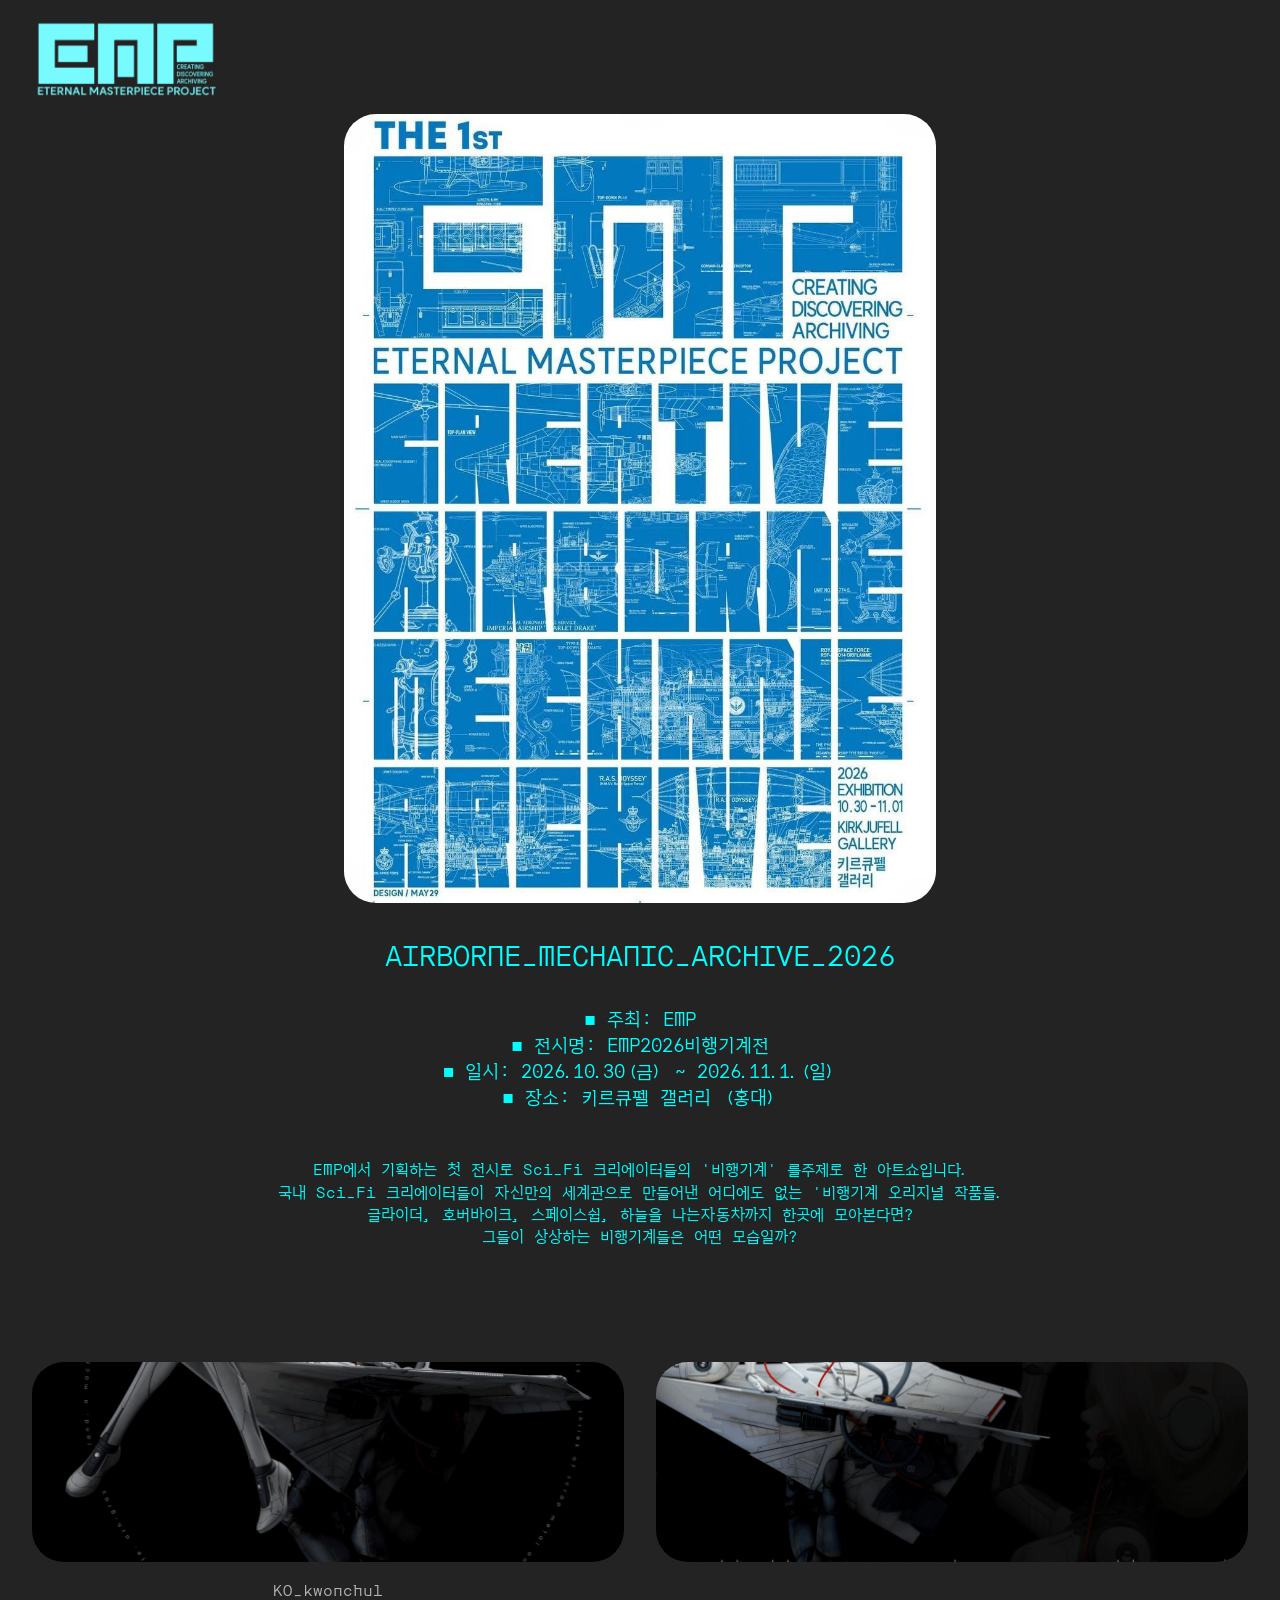
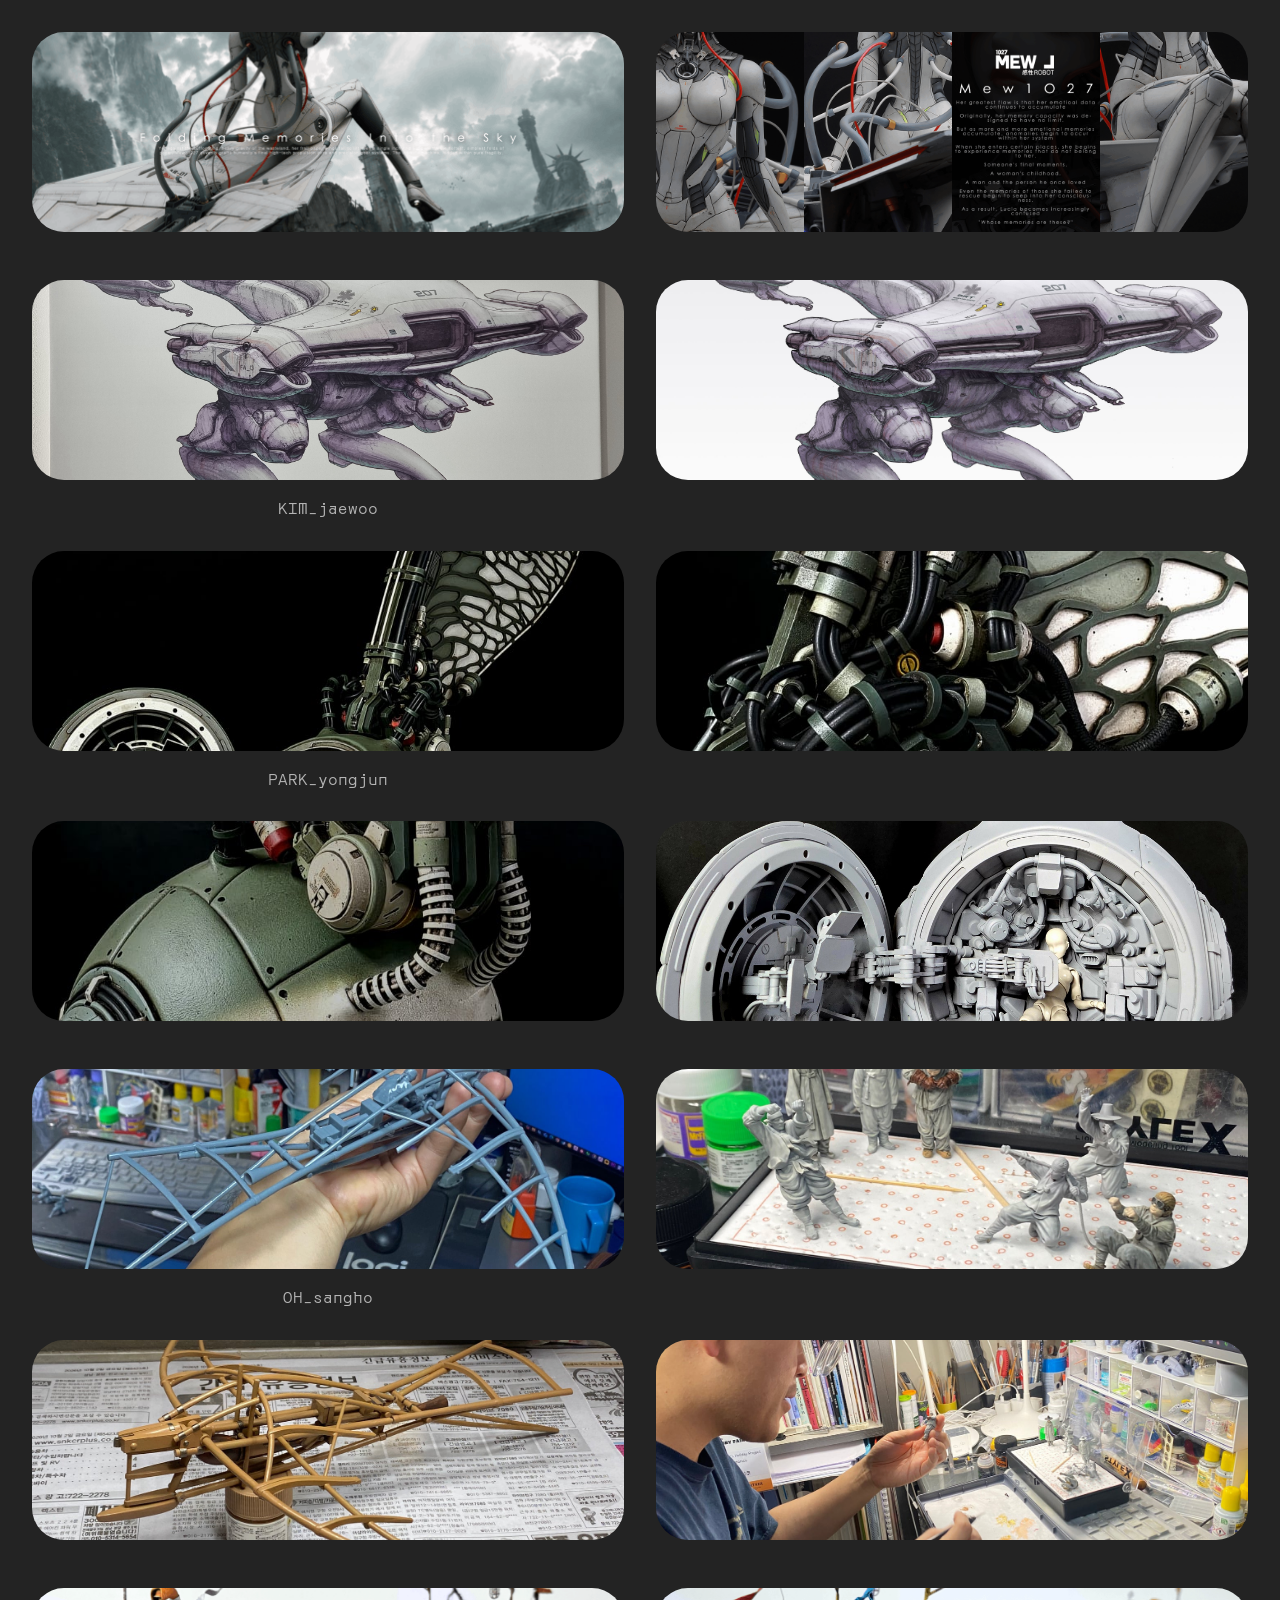
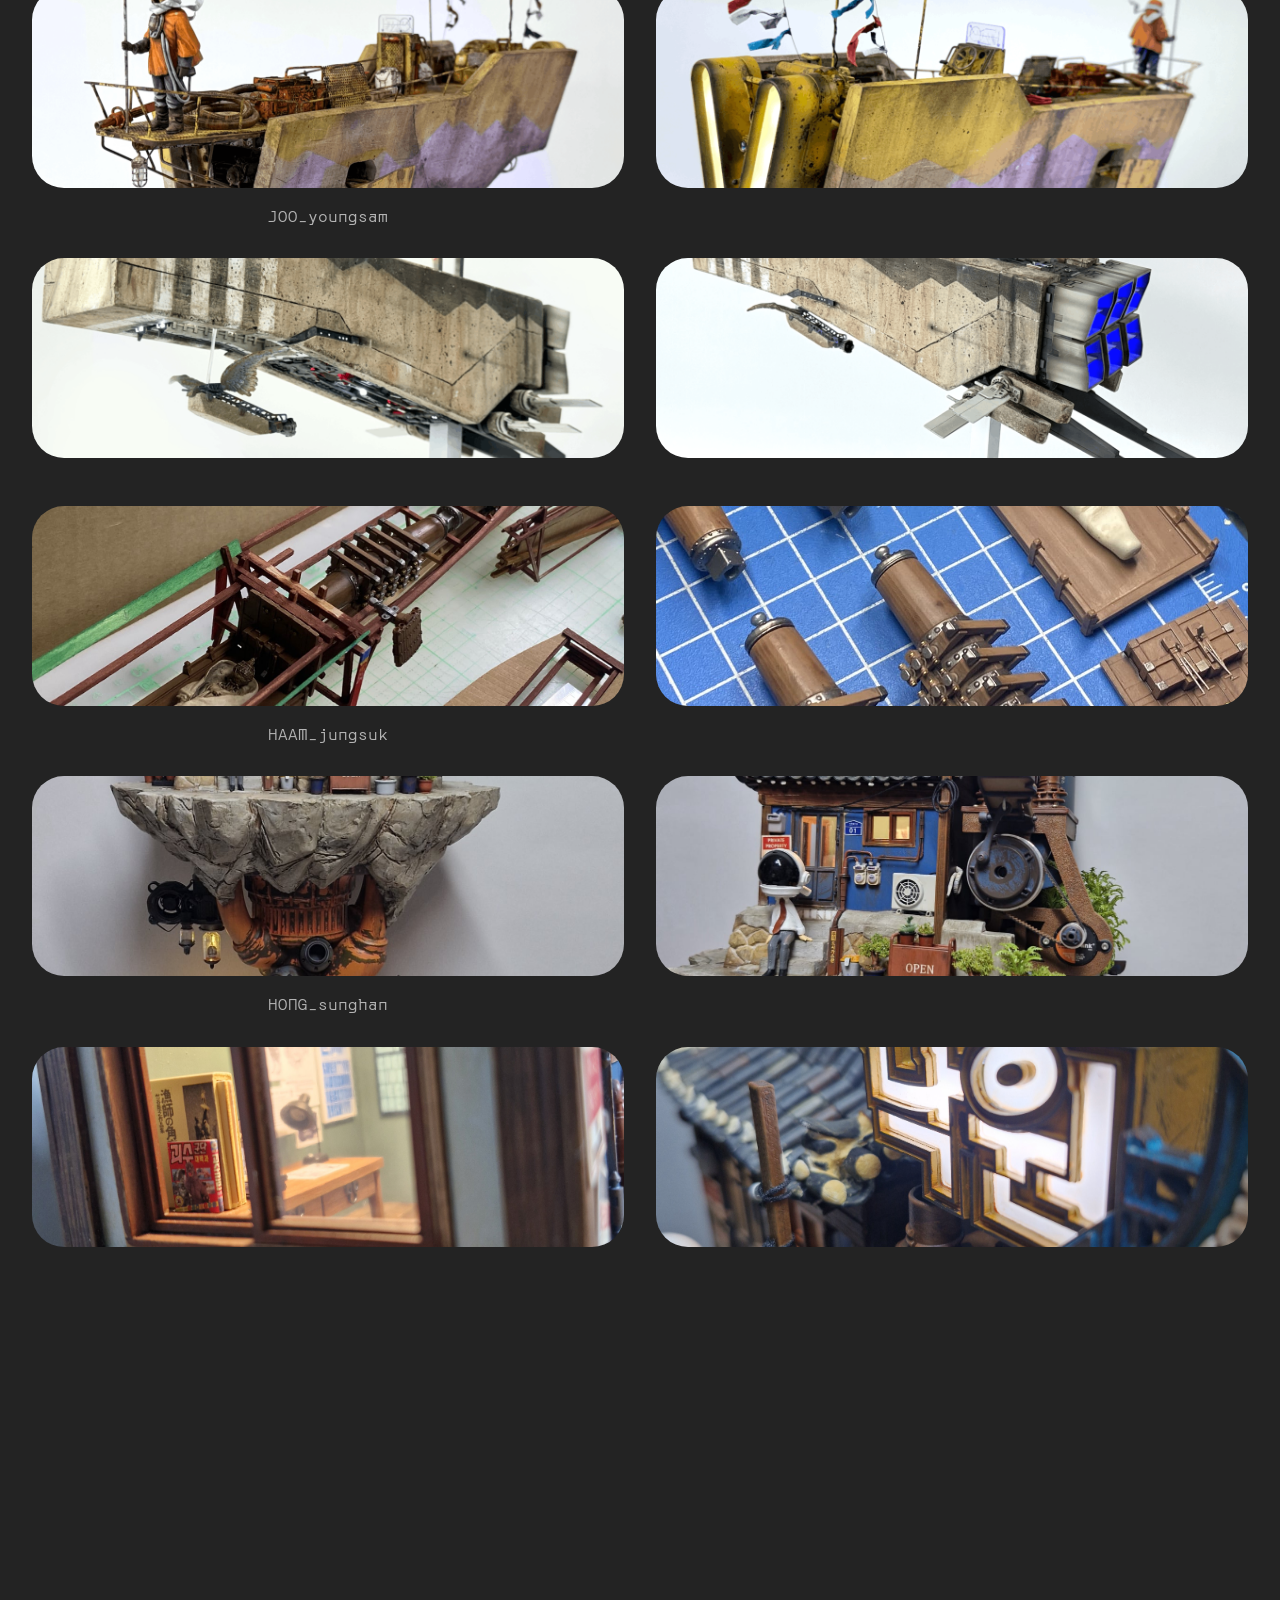
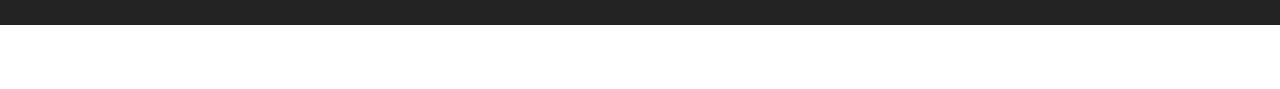
==== commit 472f62a3: "1" ====
--- a/2026.html
+++ b/2026.html
@@ -20,7 +20,7 @@
   <noscript><link rel="stylesheet" href="https://fonts.googleapis.com/css?family=Orbit:400&display=swap"></noscript>
   <link rel="preload" href="https://fonts.googleapis.com/css?family=Inter+Tight:100,200,300,400,500,600,700,800,900,100i,200i,300i,400i,500i,600i,700i,800i,900i&display=swap" as="style" onload="this.onload=null;this.rel='stylesheet'">
   <noscript><link rel="stylesheet" href="https://fonts.googleapis.com/css?family=Inter+Tight:100,200,300,400,500,600,700,800,900,100i,200i,300i,400i,500i,600i,700i,800i,900i&display=swap"></noscript>
-  <link rel="preload" as="style" href="assets/mobirise/css/mbr-additional.css?v=w4kdyz"><link rel="stylesheet" href="assets/mobirise/css/mbr-additional.css?v=w4kdyz" type="text/css">
+  <link rel="preload" as="style" href="assets/mobirise/css/mbr-additional.css?v=Sdu2QY"><link rel="stylesheet" href="assets/mobirise/css/mbr-additional.css?v=Sdu2QY" type="text/css">
 
   
   
@@ -96,112 +96,112 @@
             
             
             <div class="col-12 col-md-6 col-lg-6 item gallery-image active">
-                <div class="item-wrapper mb-3" data-toggle="modal" data-bs-toggle="modal" data-target="#vxPaa7q7zZ-modal" data-bs-target="#vxPaa7q7zZ-modal">
-                    <img class="w-100" src="assets/images/eab3a0eab68cecb2a004-596x963.png" alt="" data-slide-to="0" data-bs-slide-to="0" data-target="#lb-vxPaa7q7zZ" data-bs-target="#lb-vxPaa7q7zZ">
+                <div class="item-wrapper mb-3" data-toggle="modal" data-bs-toggle="modal" data-target="#vysti94ZVC-modal" data-bs-target="#vysti94ZVC-modal">
+                    <img class="w-100" src="assets/images/eab3a0eab68cecb2a004-596x963.png" alt="" data-slide-to="0" data-bs-slide-to="0" data-target="#lb-vysti94ZVC" data-bs-target="#lb-vysti94ZVC">
                     <div class="icon-wrapper">
                         <span class="mobi-mbri mobi-mbri-search mbr-iconfont mbr-iconfont-btn"></span>
                     </div>
                 </div>
                 <h6 class="mbr-item-subtitle mbr-fonts-style align-center mb-0 mt-3 display-7">KO_kwonchul</h6>
             </div><div class="col-12 col-md-6 col-lg-6 item gallery-image">
-                <div class="item-wrapper mb-3" data-toggle="modal" data-bs-toggle="modal" data-target="#vxPaa7q7zZ-modal" data-bs-target="#vxPaa7q7zZ-modal">
-                    <img class="w-100" src="assets/images/eab3a0eab68cecb2a005-596x418.png" alt="" data-slide-to="1" data-bs-slide-to="1" data-target="#lb-vxPaa7q7zZ" data-bs-target="#lb-vxPaa7q7zZ">
-                    <div class="icon-wrapper">
-                        <span class="mobi-mbri mobi-mbri-search mbr-iconfont mbr-iconfont-btn"></span>
-                    </div>
-                </div>
-                <h6 class="mbr-item-subtitle mbr-fonts-style align-center mb-0 mt-3 display-7"></h6>
-            </div><div class="col-12 col-md-6 col-lg-6 item gallery-image">
-                <div class="item-wrapper mb-3" data-toggle="modal" data-bs-toggle="modal" data-target="#vxPaa7q7zZ-modal" data-bs-target="#vxPaa7q7zZ-modal">
-                    <img class="w-100" src="assets/images/eab3a0eab68cecb2a006-596x602.png" alt="" data-slide-to="2" data-bs-slide-to="2" data-target="#lb-vxPaa7q7zZ" data-bs-target="#lb-vxPaa7q7zZ">
-                    <div class="icon-wrapper">
-                        <span class="mobi-mbri mobi-mbri-search mbr-iconfont mbr-iconfont-btn"></span>
-                    </div>
-                </div>
-                <h6 class="mbr-item-subtitle mbr-fonts-style align-center mb-0 mt-3 display-7"></h6>
-            </div><div class="col-12 col-md-6 col-lg-6 item gallery-image">
-                <div class="item-wrapper mb-3" data-toggle="modal" data-bs-toggle="modal" data-target="#vxPaa7q7zZ-modal" data-bs-target="#vxPaa7q7zZ-modal">
-                    <img class="w-100" src="assets/images/eab3a0eab68cecb2a007-1600x1400.png" alt="" data-slide-to="3" data-bs-slide-to="3" data-target="#lb-vxPaa7q7zZ" data-bs-target="#lb-vxPaa7q7zZ">
-                    <div class="icon-wrapper">
-                        <span class="mobi-mbri mobi-mbri-search mbr-iconfont mbr-iconfont-btn"></span>
-                    </div>
-                </div>
-                <h6 class="mbr-item-subtitle mbr-fonts-style align-center mb-0 mt-3 display-7"></h6>
-            </div><div class="col-12 col-md-6 col-lg-6 item gallery-image">
-                <div class="item-wrapper mb-3" data-toggle="modal" data-bs-toggle="modal" data-target="#vxPaa7q7zZ-modal" data-bs-target="#vxPaa7q7zZ-modal">
-                    <img class="w-100" src="assets/images/eab980ec9eacec9ab001-4000x3000.jpg" alt="" data-slide-to="4" data-bs-slide-to="4" data-target="#lb-vxPaa7q7zZ" data-bs-target="#lb-vxPaa7q7zZ">
+                <div class="item-wrapper mb-3" data-toggle="modal" data-bs-toggle="modal" data-target="#vysti94ZVC-modal" data-bs-target="#vysti94ZVC-modal">
+                    <img class="w-100" src="assets/images/eab3a0eab68cecb2a005-596x418.png" alt="" data-slide-to="1" data-bs-slide-to="1" data-target="#lb-vysti94ZVC" data-bs-target="#lb-vysti94ZVC">
+                    <div class="icon-wrapper">
+                        <span class="mobi-mbri mobi-mbri-search mbr-iconfont mbr-iconfont-btn"></span>
+                    </div>
+                </div>
+                <h6 class="mbr-item-subtitle mbr-fonts-style align-center mb-0 mt-3 display-7"></h6>
+            </div><div class="col-12 col-md-6 col-lg-6 item gallery-image">
+                <div class="item-wrapper mb-3" data-toggle="modal" data-bs-toggle="modal" data-target="#vysti94ZVC-modal" data-bs-target="#vysti94ZVC-modal">
+                    <img class="w-100" src="assets/images/eab3a0eab68cecb2a006-596x602.png" alt="" data-slide-to="2" data-bs-slide-to="2" data-target="#lb-vysti94ZVC" data-bs-target="#lb-vysti94ZVC">
+                    <div class="icon-wrapper">
+                        <span class="mobi-mbri mobi-mbri-search mbr-iconfont mbr-iconfont-btn"></span>
+                    </div>
+                </div>
+                <h6 class="mbr-item-subtitle mbr-fonts-style align-center mb-0 mt-3 display-7"></h6>
+            </div><div class="col-12 col-md-6 col-lg-6 item gallery-image">
+                <div class="item-wrapper mb-3" data-toggle="modal" data-bs-toggle="modal" data-target="#vysti94ZVC-modal" data-bs-target="#vysti94ZVC-modal">
+                    <img class="w-100" src="assets/images/eab3a0eab68cecb2a007-1600x1400.png" alt="" data-slide-to="3" data-bs-slide-to="3" data-target="#lb-vysti94ZVC" data-bs-target="#lb-vysti94ZVC">
+                    <div class="icon-wrapper">
+                        <span class="mobi-mbri mobi-mbri-search mbr-iconfont mbr-iconfont-btn"></span>
+                    </div>
+                </div>
+                <h6 class="mbr-item-subtitle mbr-fonts-style align-center mb-0 mt-3 display-7"></h6>
+            </div><div class="col-12 col-md-6 col-lg-6 item gallery-image">
+                <div class="item-wrapper mb-3" data-toggle="modal" data-bs-toggle="modal" data-target="#vysti94ZVC-modal" data-bs-target="#vysti94ZVC-modal">
+                    <img class="w-100" src="assets/images/eab980ec9eacec9ab001-4000x3000.jpg" alt="" data-slide-to="4" data-bs-slide-to="4" data-target="#lb-vysti94ZVC" data-bs-target="#lb-vysti94ZVC">
                     <div class="icon-wrapper">
                         <span class="mobi-mbri mobi-mbri-search mbr-iconfont mbr-iconfont-btn"></span>
                     </div>
                 </div>
                 <h6 class="mbr-item-subtitle mbr-fonts-style align-center mb-0 mt-3 display-7">KIM_jaewoo</h6>
             </div><div class="col-12 col-md-6 col-lg-6 item gallery-image">
-                <div class="item-wrapper mb-3" data-toggle="modal" data-bs-toggle="modal" data-target="#vxPaa7q7zZ-modal" data-bs-target="#vxPaa7q7zZ-modal">
-                    <img class="w-100" src="assets/images/eab980ec9eacec9ab002-3000x1854.jpg" alt="" data-slide-to="5" data-bs-slide-to="5" data-target="#lb-vxPaa7q7zZ" data-bs-target="#lb-vxPaa7q7zZ">
-                    <div class="icon-wrapper">
-                        <span class="mobi-mbri mobi-mbri-search mbr-iconfont mbr-iconfont-btn"></span>
-                    </div>
-                </div>
-                <h6 class="mbr-item-subtitle mbr-fonts-style align-center mb-0 mt-3 display-7"></h6>
-            </div><div class="col-12 col-md-6 col-lg-6 item gallery-image">
-                <div class="item-wrapper mb-3" data-toggle="modal" data-bs-toggle="modal" data-target="#vxPaa7q7zZ-modal" data-bs-target="#vxPaa7q7zZ-modal">
-                    <img class="w-100" src="assets/images/ebb095ec9aa9eca48005-816x1002.jpg" alt="" data-slide-to="6" data-bs-slide-to="6" data-target="#lb-vxPaa7q7zZ" data-bs-target="#lb-vxPaa7q7zZ">
+                <div class="item-wrapper mb-3" data-toggle="modal" data-bs-toggle="modal" data-target="#vysti94ZVC-modal" data-bs-target="#vysti94ZVC-modal">
+                    <img class="w-100" src="assets/images/eab980ec9eacec9ab002-3000x1854.jpg" alt="" data-slide-to="5" data-bs-slide-to="5" data-target="#lb-vysti94ZVC" data-bs-target="#lb-vysti94ZVC">
+                    <div class="icon-wrapper">
+                        <span class="mobi-mbri mobi-mbri-search mbr-iconfont mbr-iconfont-btn"></span>
+                    </div>
+                </div>
+                <h6 class="mbr-item-subtitle mbr-fonts-style align-center mb-0 mt-3 display-7"></h6>
+            </div><div class="col-12 col-md-6 col-lg-6 item gallery-image">
+                <div class="item-wrapper mb-3" data-toggle="modal" data-bs-toggle="modal" data-target="#vysti94ZVC-modal" data-bs-target="#vysti94ZVC-modal">
+                    <img class="w-100" src="assets/images/ebb095ec9aa9eca48005-816x1002.jpg" alt="" data-slide-to="6" data-bs-slide-to="6" data-target="#lb-vysti94ZVC" data-bs-target="#lb-vysti94ZVC">
                     <div class="icon-wrapper">
                         <span class="mobi-mbri mobi-mbri-search mbr-iconfont mbr-iconfont-btn"></span>
                     </div>
                 </div>
                 <h6 class="mbr-item-subtitle mbr-fonts-style align-center mb-0 mt-3 display-7">PARK_yongjun</h6>
             </div><div class="col-12 col-md-6 col-lg-6 item gallery-image">
-                <div class="item-wrapper mb-3" data-toggle="modal" data-bs-toggle="modal" data-target="#vxPaa7q7zZ-modal" data-bs-target="#vxPaa7q7zZ-modal">
-                    <img class="w-100" src="assets/images/ebb095ec9aa9eca48006-816x1317.jpg" alt="" data-slide-to="7" data-bs-slide-to="7" data-target="#lb-vxPaa7q7zZ" data-bs-target="#lb-vxPaa7q7zZ">
-                    <div class="icon-wrapper">
-                        <span class="mobi-mbri mobi-mbri-search mbr-iconfont mbr-iconfont-btn"></span>
-                    </div>
-                </div>
-                <h6 class="mbr-item-subtitle mbr-fonts-style align-center mb-0 mt-3 display-7"></h6>
-            </div><div class="col-12 col-md-6 col-lg-6 item gallery-image">
-                <div class="item-wrapper mb-3" data-toggle="modal" data-bs-toggle="modal" data-target="#vxPaa7q7zZ-modal" data-bs-target="#vxPaa7q7zZ-modal">
-                    <img class="w-100" src="assets/images/ebb095ec9aa9eca48007-816x1230.jpg" alt="" data-slide-to="8" data-bs-slide-to="8" data-target="#lb-vxPaa7q7zZ" data-bs-target="#lb-vxPaa7q7zZ">
-                    <div class="icon-wrapper">
-                        <span class="mobi-mbri mobi-mbri-search mbr-iconfont mbr-iconfont-btn"></span>
-                    </div>
-                </div>
-                <h6 class="mbr-item-subtitle mbr-fonts-style align-center mb-0 mt-3 display-7"></h6>
-            </div><div class="col-12 col-md-6 col-lg-6 item gallery-image">
-                <div class="item-wrapper mb-3" data-toggle="modal" data-bs-toggle="modal" data-target="#vxPaa7q7zZ-modal" data-bs-target="#vxPaa7q7zZ-modal">
-                    <img class="w-100" src="assets/images/ebb095ec9aa9eca48004-2246x2068.jpg" alt="" data-slide-to="9" data-bs-slide-to="9" data-target="#lb-vxPaa7q7zZ" data-bs-target="#lb-vxPaa7q7zZ">
-                    <div class="icon-wrapper">
-                        <span class="mobi-mbri mobi-mbri-search mbr-iconfont mbr-iconfont-btn"></span>
-                    </div>
-                </div>
-                <h6 class="mbr-item-subtitle mbr-fonts-style align-center mb-0 mt-3 display-7"></h6>
-            </div><div class="col-12 col-md-6 col-lg-6 item gallery-image">
-                <div class="item-wrapper mb-3" data-toggle="modal" data-bs-toggle="modal" data-target="#vxPaa7q7zZ-modal" data-bs-target="#vxPaa7q7zZ-modal">
-                    <img class="w-100" src="assets/images/ec98a4ec8381ed98b803-1440x1081.jpg" alt="" data-slide-to="10" data-bs-slide-to="10" data-target="#lb-vxPaa7q7zZ" data-bs-target="#lb-vxPaa7q7zZ">
+                <div class="item-wrapper mb-3" data-toggle="modal" data-bs-toggle="modal" data-target="#vysti94ZVC-modal" data-bs-target="#vysti94ZVC-modal">
+                    <img class="w-100" src="assets/images/ebb095ec9aa9eca48006-816x1317.jpg" alt="" data-slide-to="7" data-bs-slide-to="7" data-target="#lb-vysti94ZVC" data-bs-target="#lb-vysti94ZVC">
+                    <div class="icon-wrapper">
+                        <span class="mobi-mbri mobi-mbri-search mbr-iconfont mbr-iconfont-btn"></span>
+                    </div>
+                </div>
+                <h6 class="mbr-item-subtitle mbr-fonts-style align-center mb-0 mt-3 display-7"></h6>
+            </div><div class="col-12 col-md-6 col-lg-6 item gallery-image">
+                <div class="item-wrapper mb-3" data-toggle="modal" data-bs-toggle="modal" data-target="#vysti94ZVC-modal" data-bs-target="#vysti94ZVC-modal">
+                    <img class="w-100" src="assets/images/ebb095ec9aa9eca48007-816x1230.jpg" alt="" data-slide-to="8" data-bs-slide-to="8" data-target="#lb-vysti94ZVC" data-bs-target="#lb-vysti94ZVC">
+                    <div class="icon-wrapper">
+                        <span class="mobi-mbri mobi-mbri-search mbr-iconfont mbr-iconfont-btn"></span>
+                    </div>
+                </div>
+                <h6 class="mbr-item-subtitle mbr-fonts-style align-center mb-0 mt-3 display-7"></h6>
+            </div><div class="col-12 col-md-6 col-lg-6 item gallery-image">
+                <div class="item-wrapper mb-3" data-toggle="modal" data-bs-toggle="modal" data-target="#vysti94ZVC-modal" data-bs-target="#vysti94ZVC-modal">
+                    <img class="w-100" src="assets/images/ebb095ec9aa9eca48004-2246x2068.jpg" alt="" data-slide-to="9" data-bs-slide-to="9" data-target="#lb-vysti94ZVC" data-bs-target="#lb-vysti94ZVC">
+                    <div class="icon-wrapper">
+                        <span class="mobi-mbri mobi-mbri-search mbr-iconfont mbr-iconfont-btn"></span>
+                    </div>
+                </div>
+                <h6 class="mbr-item-subtitle mbr-fonts-style align-center mb-0 mt-3 display-7"></h6>
+            </div><div class="col-12 col-md-6 col-lg-6 item gallery-image">
+                <div class="item-wrapper mb-3" data-toggle="modal" data-bs-toggle="modal" data-target="#vysti94ZVC-modal" data-bs-target="#vysti94ZVC-modal">
+                    <img class="w-100" src="assets/images/ec98a4ec8381ed98b803-1440x1081.jpg" alt="" data-slide-to="10" data-bs-slide-to="10" data-target="#lb-vysti94ZVC" data-bs-target="#lb-vysti94ZVC">
                     <div class="icon-wrapper">
                         <span class="mobi-mbri mobi-mbri-search mbr-iconfont mbr-iconfont-btn"></span>
                     </div>
                 </div>
                 <h6 class="mbr-item-subtitle mbr-fonts-style align-center mb-0 mt-3 display-7">OH_sangho</h6>
             </div><div class="col-12 col-md-6 col-lg-6 item gallery-image">
-                <div class="item-wrapper mb-3" data-toggle="modal" data-bs-toggle="modal" data-target="#vxPaa7q7zZ-modal" data-bs-target="#vxPaa7q7zZ-modal">
-                    <img class="w-100" src="assets/images/ec98a4ec8381ed98b804-1440x1081.jpg" alt="" data-slide-to="11" data-bs-slide-to="11" data-target="#lb-vxPaa7q7zZ" data-bs-target="#lb-vxPaa7q7zZ">
-                    <div class="icon-wrapper">
-                        <span class="mobi-mbri mobi-mbri-search mbr-iconfont mbr-iconfont-btn"></span>
-                    </div>
-                </div>
-                <h6 class="mbr-item-subtitle mbr-fonts-style align-center mb-0 mt-3 display-7"></h6>
-            </div><div class="col-12 col-md-6 col-lg-6 item gallery-image">
-                <div class="item-wrapper mb-3" data-toggle="modal" data-bs-toggle="modal" data-target="#vxPaa7q7zZ-modal" data-bs-target="#vxPaa7q7zZ-modal">
-                    <img class="w-100" src="assets/images/ec98a4ec8381ed98b805-1440x1081.jpg" alt="" data-slide-to="12" data-bs-slide-to="12" data-target="#lb-vxPaa7q7zZ" data-bs-target="#lb-vxPaa7q7zZ">
-                    <div class="icon-wrapper">
-                        <span class="mobi-mbri mobi-mbri-search mbr-iconfont mbr-iconfont-btn"></span>
-                    </div>
-                </div>
-                <h6 class="mbr-item-subtitle mbr-fonts-style align-center mb-0 mt-3 display-7"></h6>
-            </div><div class="col-12 col-md-6 col-lg-6 item gallery-image">
-                <div class="item-wrapper mb-3" data-toggle="modal" data-bs-toggle="modal" data-target="#vxPaa7q7zZ-modal" data-bs-target="#vxPaa7q7zZ-modal">
-                    <img class="w-100" src="assets/images/ec98a4ec8381ed98b806-1440x1081.jpg" alt="" data-slide-to="13" data-bs-slide-to="13" data-target="#lb-vxPaa7q7zZ" data-bs-target="#lb-vxPaa7q7zZ">
+                <div class="item-wrapper mb-3" data-toggle="modal" data-bs-toggle="modal" data-target="#vysti94ZVC-modal" data-bs-target="#vysti94ZVC-modal">
+                    <img class="w-100" src="assets/images/ec98a4ec8381ed98b804-1440x1081.jpg" alt="" data-slide-to="11" data-bs-slide-to="11" data-target="#lb-vysti94ZVC" data-bs-target="#lb-vysti94ZVC">
+                    <div class="icon-wrapper">
+                        <span class="mobi-mbri mobi-mbri-search mbr-iconfont mbr-iconfont-btn"></span>
+                    </div>
+                </div>
+                <h6 class="mbr-item-subtitle mbr-fonts-style align-center mb-0 mt-3 display-7"></h6>
+            </div><div class="col-12 col-md-6 col-lg-6 item gallery-image">
+                <div class="item-wrapper mb-3" data-toggle="modal" data-bs-toggle="modal" data-target="#vysti94ZVC-modal" data-bs-target="#vysti94ZVC-modal">
+                    <img class="w-100" src="assets/images/ec98a4ec8381ed98b805-1440x1081.jpg" alt="" data-slide-to="12" data-bs-slide-to="12" data-target="#lb-vysti94ZVC" data-bs-target="#lb-vysti94ZVC">
+                    <div class="icon-wrapper">
+                        <span class="mobi-mbri mobi-mbri-search mbr-iconfont mbr-iconfont-btn"></span>
+                    </div>
+                </div>
+                <h6 class="mbr-item-subtitle mbr-fonts-style align-center mb-0 mt-3 display-7"></h6>
+            </div><div class="col-12 col-md-6 col-lg-6 item gallery-image">
+                <div class="item-wrapper mb-3" data-toggle="modal" data-bs-toggle="modal" data-target="#vysti94ZVC-modal" data-bs-target="#vysti94ZVC-modal">
+                    <img class="w-100" src="assets/images/ec98a4ec8381ed98b806-1440x1081.jpg" alt="" data-slide-to="13" data-bs-slide-to="13" data-target="#lb-vysti94ZVC" data-bs-target="#lb-vysti94ZVC">
                     <div class="icon-wrapper">
                         <span class="mobi-mbri mobi-mbri-search mbr-iconfont mbr-iconfont-btn"></span>
                     </div>
@@ -209,64 +209,80 @@
                 <h6 class="mbr-item-subtitle mbr-fonts-style align-center mb-0 mt-3 display-7"></h6>
             </div>
             <div class="col-12 col-md-6 col-lg-6 item gallery-image">
-                <div class="item-wrapper mb-3" data-toggle="modal" data-bs-toggle="modal" data-target="#vxPaa7q7zZ-modal" data-bs-target="#vxPaa7q7zZ-modal">
-                    <img class="w-100" src="assets/images/img-369-4032x3024.jpg" alt="" data-slide-to="14" data-bs-slide-to="14" data-target="#lb-vxPaa7q7zZ" data-bs-target="#lb-vxPaa7q7zZ">
+                <div class="item-wrapper mb-3" data-toggle="modal" data-bs-toggle="modal" data-target="#vysti94ZVC-modal" data-bs-target="#vysti94ZVC-modal">
+                    <img class="w-100" src="assets/images/eca3bcec9881ec82bc03-1256x942.png" alt="" data-slide-to="14" data-bs-slide-to="14" data-target="#lb-vysti94ZVC" data-bs-target="#lb-vysti94ZVC">
                     <div class="icon-wrapper">
                         <span class="mobi-mbri mobi-mbri-search mbr-iconfont mbr-iconfont-btn"></span>
                     </div>
                 </div>
                 <h6 class="mbr-item-subtitle mbr-fonts-style align-center mb-0 mt-3 display-7">JOO_youngsam</h6>
             </div><div class="col-12 col-md-6 col-lg-6 item gallery-image">
-                <div class="item-wrapper mb-3" data-toggle="modal" data-bs-toggle="modal" data-target="#vxPaa7q7zZ-modal" data-bs-target="#vxPaa7q7zZ-modal">
-                    <img class="w-100" src="assets/images/img-372-4032x3024.jpg" alt="" data-slide-to="15" data-bs-slide-to="15" data-target="#lb-vxPaa7q7zZ" data-bs-target="#lb-vxPaa7q7zZ">
-                    <div class="icon-wrapper">
-                        <span class="mobi-mbri mobi-mbri-search mbr-iconfont mbr-iconfont-btn"></span>
-                    </div>
-                </div>
-                <h6 class="mbr-item-subtitle mbr-fonts-style align-center mb-0 mt-3 display-7"></h6>
-            </div><div class="col-12 col-md-6 col-lg-6 item gallery-image">
-                <div class="item-wrapper mb-3" data-toggle="modal" data-bs-toggle="modal" data-target="#vxPaa7q7zZ-modal" data-bs-target="#vxPaa7q7zZ-modal">
-                    <img class="w-100" src="assets/images/img-373-401x301.jpg" alt="" data-slide-to="16" data-bs-slide-to="16" data-target="#lb-vxPaa7q7zZ" data-bs-target="#lb-vxPaa7q7zZ">
-                    <div class="icon-wrapper">
-                        <span class="mobi-mbri mobi-mbri-search mbr-iconfont mbr-iconfont-btn"></span>
-                    </div>
-                </div>
-                <h6 class="mbr-item-subtitle mbr-fonts-style align-center mb-0 mt-3 display-7"></h6>
-            </div><div class="col-12 col-md-6 col-lg-6 item gallery-image">
-                <div class="item-wrapper mb-3" data-toggle="modal" data-bs-toggle="modal" data-target="#vxPaa7q7zZ-modal" data-bs-target="#vxPaa7q7zZ-modal">
-                    <img class="w-100" src="assets/images/img-376-4032x3024.jpg" alt="" data-slide-to="17" data-bs-slide-to="17" data-target="#lb-vxPaa7q7zZ" data-bs-target="#lb-vxPaa7q7zZ">
-                    <div class="icon-wrapper">
-                        <span class="mobi-mbri mobi-mbri-search mbr-iconfont mbr-iconfont-btn"></span>
-                    </div>
-                </div>
-                <h6 class="mbr-item-subtitle mbr-fonts-style align-center mb-0 mt-3 display-7"></h6>
-            </div><div class="col-12 col-md-6 col-lg-6 item gallery-image">
-                <div class="item-wrapper mb-3" data-toggle="modal" data-bs-toggle="modal" data-target="#vxPaa7q7zZ-modal" data-bs-target="#vxPaa7q7zZ-modal">
-                    <img class="w-100" src="assets/images/ed95a8eca095ec849d03-1440x1081.jpg" alt="" data-slide-to="18" data-bs-slide-to="18" data-target="#lb-vxPaa7q7zZ" data-bs-target="#lb-vxPaa7q7zZ">
-                    <div class="icon-wrapper">
-                        <span class="mobi-mbri mobi-mbri-search mbr-iconfont mbr-iconfont-btn"></span>
-                    </div>
-                </div>
-                <h6 class="mbr-item-subtitle mbr-fonts-style align-center mb-0 mt-3 display-7">HAM_jungsuk</h6>
-            </div><div class="col-12 col-md-6 col-lg-6 item gallery-image">
-                <div class="item-wrapper mb-3" data-toggle="modal" data-bs-toggle="modal" data-target="#vxPaa7q7zZ-modal" data-bs-target="#vxPaa7q7zZ-modal">
-                    <img class="w-100" src="assets/images/ed95a8eca095ec849d04-1040x1386.jpg" alt="" data-slide-to="19" data-bs-slide-to="19" data-target="#lb-vxPaa7q7zZ" data-bs-target="#lb-vxPaa7q7zZ">
-                    <div class="icon-wrapper">
-                        <span class="mobi-mbri mobi-mbri-search mbr-iconfont mbr-iconfont-btn"></span>
-                    </div>
-                </div>
-                <h6 class="mbr-item-subtitle mbr-fonts-style align-center mb-0 mt-3 display-7"></h6>
-            </div><div class="col-12 col-md-6 col-lg-6 item gallery-image">
-                <div class="item-wrapper mb-3" data-toggle="modal" data-bs-toggle="modal" data-target="#vxPaa7q7zZ-modal" data-bs-target="#vxPaa7q7zZ-modal">
-                    <img class="w-100" src="assets/images/ed998dec84b1ed959c01-750x1000.jpg" alt="" data-slide-to="20" data-bs-slide-to="20" data-target="#lb-vxPaa7q7zZ" data-bs-target="#lb-vxPaa7q7zZ">
+                <div class="item-wrapper mb-3" data-toggle="modal" data-bs-toggle="modal" data-target="#vysti94ZVC-modal" data-bs-target="#vysti94ZVC-modal">
+                    <img class="w-100" src="assets/images/eca3bcec9881ec82bc04-1256x942.png" alt="" data-slide-to="15" data-bs-slide-to="15" data-target="#lb-vysti94ZVC" data-bs-target="#lb-vysti94ZVC">
+                    <div class="icon-wrapper">
+                        <span class="mobi-mbri mobi-mbri-search mbr-iconfont mbr-iconfont-btn"></span>
+                    </div>
+                </div>
+                <h6 class="mbr-item-subtitle mbr-fonts-style align-center mb-0 mt-3 display-7"></h6>
+            </div><div class="col-12 col-md-6 col-lg-6 item gallery-image">
+                <div class="item-wrapper mb-3" data-toggle="modal" data-bs-toggle="modal" data-target="#vysti94ZVC-modal" data-bs-target="#vysti94ZVC-modal">
+                    <img class="w-100" src="assets/images/eca3bcec9881ec82bc07-1256x942.png" alt="" data-slide-to="16" data-bs-slide-to="16" data-target="#lb-vysti94ZVC" data-bs-target="#lb-vysti94ZVC">
+                    <div class="icon-wrapper">
+                        <span class="mobi-mbri mobi-mbri-search mbr-iconfont mbr-iconfont-btn"></span>
+                    </div>
+                </div>
+                <h6 class="mbr-item-subtitle mbr-fonts-style align-center mb-0 mt-3 display-7"></h6>
+            </div><div class="col-12 col-md-6 col-lg-6 item gallery-image">
+                <div class="item-wrapper mb-3" data-toggle="modal" data-bs-toggle="modal" data-target="#vysti94ZVC-modal" data-bs-target="#vysti94ZVC-modal">
+                    <img class="w-100" src="assets/images/eca3bcec9881ec82bc08-1256x942.png" alt="" data-slide-to="17" data-bs-slide-to="17" data-target="#lb-vysti94ZVC" data-bs-target="#lb-vysti94ZVC">
+                    <div class="icon-wrapper">
+                        <span class="mobi-mbri mobi-mbri-search mbr-iconfont mbr-iconfont-btn"></span>
+                    </div>
+                </div>
+                <h6 class="mbr-item-subtitle mbr-fonts-style align-center mb-0 mt-3 display-7"></h6>
+            </div><div class="col-12 col-md-6 col-lg-6 item gallery-image">
+                <div class="item-wrapper mb-3" data-toggle="modal" data-bs-toggle="modal" data-target="#vysti94ZVC-modal" data-bs-target="#vysti94ZVC-modal">
+                    <img class="w-100" src="assets/images/ed95a8eca095ec849d03-1440x1081.jpg" alt="" data-slide-to="18" data-bs-slide-to="18" data-target="#lb-vysti94ZVC" data-bs-target="#lb-vysti94ZVC">
+                    <div class="icon-wrapper">
+                        <span class="mobi-mbri mobi-mbri-search mbr-iconfont mbr-iconfont-btn"></span>
+                    </div>
+                </div>
+                <h6 class="mbr-item-subtitle mbr-fonts-style align-center mb-0 mt-3 display-7">HAAM_jungsuk</h6>
+            </div><div class="col-12 col-md-6 col-lg-6 item gallery-image">
+                <div class="item-wrapper mb-3" data-toggle="modal" data-bs-toggle="modal" data-target="#vysti94ZVC-modal" data-bs-target="#vysti94ZVC-modal">
+                    <img class="w-100" src="assets/images/ed95a8eca095ec849d04-1040x1386.jpg" alt="" data-slide-to="19" data-bs-slide-to="19" data-target="#lb-vysti94ZVC" data-bs-target="#lb-vysti94ZVC">
+                    <div class="icon-wrapper">
+                        <span class="mobi-mbri mobi-mbri-search mbr-iconfont mbr-iconfont-btn"></span>
+                    </div>
+                </div>
+                <h6 class="mbr-item-subtitle mbr-fonts-style align-center mb-0 mt-3 display-7"></h6>
+            </div><div class="col-12 col-md-6 col-lg-6 item gallery-image">
+                <div class="item-wrapper mb-3" data-toggle="modal" data-bs-toggle="modal" data-target="#vysti94ZVC-modal" data-bs-target="#vysti94ZVC-modal">
+                    <img class="w-100" src="assets/images/ed998dec84b1ed959c09-1256x1675.jpg" alt="" data-slide-to="20" data-bs-slide-to="20" data-target="#lb-vysti94ZVC" data-bs-target="#lb-vysti94ZVC">
                     <div class="icon-wrapper">
                         <span class="mobi-mbri mobi-mbri-search mbr-iconfont mbr-iconfont-btn"></span>
                     </div>
                 </div>
                 <h6 class="mbr-item-subtitle mbr-fonts-style align-center mb-0 mt-3 display-7">HONG_sunghan</h6>
             </div><div class="col-12 col-md-6 col-lg-6 item gallery-image">
-                <div class="item-wrapper mb-3" data-toggle="modal" data-bs-toggle="modal" data-target="#vxPaa7q7zZ-modal" data-bs-target="#vxPaa7q7zZ-modal">
-                    <img class="w-100" src="assets/images/ed998dec84b1ed959c04-1200x1652.png" alt="" data-slide-to="21" data-bs-slide-to="21" data-target="#lb-vxPaa7q7zZ" data-bs-target="#lb-vxPaa7q7zZ">
+                <div class="item-wrapper mb-3" data-toggle="modal" data-bs-toggle="modal" data-target="#vysti94ZVC-modal" data-bs-target="#vysti94ZVC-modal">
+                    <img class="w-100" src="assets/images/ed998dec84b1ed959c05-1256x1675.jpg" alt="" data-slide-to="21" data-bs-slide-to="21" data-target="#lb-vysti94ZVC" data-bs-target="#lb-vysti94ZVC">
+                    <div class="icon-wrapper">
+                        <span class="mobi-mbri mobi-mbri-search mbr-iconfont mbr-iconfont-btn"></span>
+                    </div>
+                </div>
+                <h6 class="mbr-item-subtitle mbr-fonts-style align-center mb-0 mt-3 display-7"></h6>
+            </div><div class="col-12 col-md-6 col-lg-6 item gallery-image">
+                <div class="item-wrapper mb-3" data-toggle="modal" data-bs-toggle="modal" data-target="#vysti94ZVC-modal" data-bs-target="#vysti94ZVC-modal">
+                    <img class="w-100" src="assets/images/ed998dec84b1ed959c07-3000x4000.jpg" alt="" data-slide-to="22" data-bs-slide-to="22" data-target="#lb-vysti94ZVC" data-bs-target="#lb-vysti94ZVC">
+                    <div class="icon-wrapper">
+                        <span class="mobi-mbri mobi-mbri-search mbr-iconfont mbr-iconfont-btn"></span>
+                    </div>
+                </div>
+                <h6 class="mbr-item-subtitle mbr-fonts-style align-center mb-0 mt-3 display-7"></h6>
+            </div><div class="col-12 col-md-6 col-lg-6 item gallery-image">
+                <div class="item-wrapper mb-3" data-toggle="modal" data-bs-toggle="modal" data-target="#vysti94ZVC-modal" data-bs-target="#vysti94ZVC-modal">
+                    <img class="w-100" src="assets/images/ed998dec84b1ed959c08-3000x4000.jpg" alt="" data-slide-to="23" data-bs-slide-to="23" data-target="#lb-vysti94ZVC" data-bs-target="#lb-vysti94ZVC">
                     <div class="icon-wrapper">
                         <span class="mobi-mbri mobi-mbri-search mbr-iconfont mbr-iconfont-btn"></span>
                     </div>
@@ -278,11 +294,11 @@
             
         </div>
 
-        <div class="modal mbr-slider" tabindex="-1" role="dialog" aria-hidden="true" id="vxPaa7q7zZ-modal">
+        <div class="modal mbr-slider" tabindex="-1" role="dialog" aria-hidden="true" id="vysti94ZVC-modal">
             <div class="modal-dialog" role="document">
                 <div class="modal-content">
                     <div class="modal-body">
-                        <div class="carousel slide carousel-fade" data-pause="false" data-bs-pause="false" id="lb-vxPaa7q7zZ" data-interval="6000" data-bs-interval="6000">
+                        <div class="carousel slide carousel-fade" data-pause="false" data-bs-pause="false" id="lb-vysti94ZVC" data-interval="6000" data-bs-interval="6000">
                             <div class="carousel-inner">
                                 
                                 
@@ -317,29 +333,33 @@
                                     <img class="d-block w-100" src="assets/images/ec98a4ec8381ed98b806-1440x1081.jpg" alt="Mobirise Website Builder">
                                 </div>
                                 <div class="carousel-item">
-                                    <img class="d-block w-100" src="assets/images/img-369-4032x3024.jpg" alt="Mobirise Website Builder">
-                                </div><div class="carousel-item">
-                                    <img class="d-block w-100" src="assets/images/img-372-4032x3024.jpg" alt="Mobirise Website Builder">
-                                </div><div class="carousel-item">
-                                    <img class="d-block w-100" src="assets/images/img-373-401x301.jpg" alt="Mobirise Website Builder">
-                                </div><div class="carousel-item">
-                                    <img class="d-block w-100" src="assets/images/img-376-4032x3024.jpg" alt="Mobirise Website Builder">
+                                    <img class="d-block w-100" src="assets/images/eca3bcec9881ec82bc03-1256x942.png" alt="Mobirise Website Builder">
+                                </div><div class="carousel-item">
+                                    <img class="d-block w-100" src="assets/images/eca3bcec9881ec82bc04-1256x942.png" alt="Mobirise Website Builder">
+                                </div><div class="carousel-item">
+                                    <img class="d-block w-100" src="assets/images/eca3bcec9881ec82bc07-1256x942.png" alt="Mobirise Website Builder">
+                                </div><div class="carousel-item">
+                                    <img class="d-block w-100" src="assets/images/eca3bcec9881ec82bc08-1256x942.png" alt="Mobirise Website Builder">
                                 </div><div class="carousel-item">
                                     <img class="d-block w-100" src="assets/images/ed95a8eca095ec849d03-1440x1081.jpg" alt="Mobirise Website Builder">
                                 </div><div class="carousel-item">
                                     <img class="d-block w-100" src="assets/images/ed95a8eca095ec849d04-1040x1386.jpg" alt="Mobirise Website Builder">
                                 </div><div class="carousel-item">
-                                    <img class="d-block w-100" src="assets/images/ed998dec84b1ed959c01-750x1000.jpg" alt="Mobirise Website Builder">
-                                </div><div class="carousel-item">
-                                    <img class="d-block w-100" src="assets/images/ed998dec84b1ed959c04-1200x1652.png" alt="Mobirise Website Builder">
+                                    <img class="d-block w-100" src="assets/images/ed998dec84b1ed959c09-1256x1675.jpg" alt="Mobirise Website Builder">
+                                </div><div class="carousel-item">
+                                    <img class="d-block w-100" src="assets/images/ed998dec84b1ed959c05-1256x1675.jpg" alt="Mobirise Website Builder">
+                                </div><div class="carousel-item">
+                                    <img class="d-block w-100" src="assets/images/ed998dec84b1ed959c07-3000x4000.jpg" alt="Mobirise Website Builder">
+                                </div><div class="carousel-item">
+                                    <img class="d-block w-100" src="assets/images/ed998dec84b1ed959c08-3000x4000.jpg" alt="Mobirise Website Builder">
                                 </div>
                                 
                                 
                                 
                             </div>
                             <ol class="carousel-indicators">
-                                <li data-slide-to="0" data-bs-slide-to="0" class="active" data-target="#lb-vxPaa7q7zZ" data-bs-target="#lb-vxPaa7q7zZ"></li><li data-slide-to="1" data-bs-slide-to="1" class="" data-target="#lb-vxPaa7q7zZ" data-bs-target="#lb-vxPaa7q7zZ"></li><li data-slide-to="2" data-bs-slide-to="2" class="" data-target="#lb-vxPaa7q7zZ" data-bs-target="#lb-vxPaa7q7zZ"></li><li data-slide-to="3" data-bs-slide-to="3" class="" data-target="#lb-vxPaa7q7zZ" data-bs-target="#lb-vxPaa7q7zZ"></li><li data-slide-to="4" data-bs-slide-to="4" class="" data-target="#lb-vxPaa7q7zZ" data-bs-target="#lb-vxPaa7q7zZ"></li><li data-slide-to="5" data-bs-slide-to="5" class="" data-target="#lb-vxPaa7q7zZ" data-bs-target="#lb-vxPaa7q7zZ"></li>
-                                <li data-slide-to="6" data-bs-slide-to="6" data-target="#lb-vxPaa7q7zZ" data-bs-target="#lb-vxPaa7q7zZ"></li><li data-slide-to="7" data-bs-slide-to="7" data-target="#lb-vxPaa7q7zZ" data-bs-target="#lb-vxPaa7q7zZ"></li><li data-slide-to="8" data-bs-slide-to="8" data-target="#lb-vxPaa7q7zZ" data-bs-target="#lb-vxPaa7q7zZ"></li><li data-slide-to="9" data-bs-slide-to="9" data-target="#lb-vxPaa7q7zZ" data-bs-target="#lb-vxPaa7q7zZ"></li><li data-slide-to="10" data-bs-slide-to="10" data-target="#lb-vxPaa7q7zZ" data-bs-target="#lb-vxPaa7q7zZ"></li><li data-slide-to="11" data-bs-slide-to="11" data-target="#lb-vxPaa7q7zZ" data-bs-target="#lb-vxPaa7q7zZ"></li><li data-slide-to="12" data-bs-slide-to="12" data-target="#lb-vxPaa7q7zZ" data-bs-target="#lb-vxPaa7q7zZ"></li><li data-slide-to="13" data-bs-slide-to="13" data-target="#lb-vxPaa7q7zZ" data-bs-target="#lb-vxPaa7q7zZ"></li><li data-slide-to="14" data-bs-slide-to="14" data-target="#lb-vxPaa7q7zZ" data-bs-target="#lb-vxPaa7q7zZ"></li><li data-slide-to="15" data-bs-slide-to="15" data-target="#lb-vxPaa7q7zZ" data-bs-target="#lb-vxPaa7q7zZ"></li><li data-slide-to="16" data-bs-slide-to="16" data-target="#lb-vxPaa7q7zZ" data-bs-target="#lb-vxPaa7q7zZ"></li><li data-slide-to="17" data-bs-slide-to="17" data-target="#lb-vxPaa7q7zZ" data-bs-target="#lb-vxPaa7q7zZ"></li><li data-slide-to="18" data-bs-slide-to="18" data-target="#lb-vxPaa7q7zZ" data-bs-target="#lb-vxPaa7q7zZ"></li><li data-slide-to="19" data-bs-slide-to="19" data-target="#lb-vxPaa7q7zZ" data-bs-target="#lb-vxPaa7q7zZ"></li><li data-slide-to="20" data-bs-slide-to="20" data-target="#lb-vxPaa7q7zZ" data-bs-target="#lb-vxPaa7q7zZ"></li><li data-slide-to="21" data-bs-slide-to="21" data-target="#lb-vxPaa7q7zZ" data-bs-target="#lb-vxPaa7q7zZ"></li>
+                                <li data-slide-to="0" data-bs-slide-to="0" class="active" data-target="#lb-vysti94ZVC" data-bs-target="#lb-vysti94ZVC"></li><li data-slide-to="1" data-bs-slide-to="1" class="" data-target="#lb-vysti94ZVC" data-bs-target="#lb-vysti94ZVC"></li><li data-slide-to="2" data-bs-slide-to="2" class="" data-target="#lb-vysti94ZVC" data-bs-target="#lb-vysti94ZVC"></li><li data-slide-to="3" data-bs-slide-to="3" class="" data-target="#lb-vysti94ZVC" data-bs-target="#lb-vysti94ZVC"></li><li data-slide-to="4" data-bs-slide-to="4" class="" data-target="#lb-vysti94ZVC" data-bs-target="#lb-vysti94ZVC"></li><li data-slide-to="5" data-bs-slide-to="5" class="" data-target="#lb-vysti94ZVC" data-bs-target="#lb-vysti94ZVC"></li>
+                                <li data-slide-to="6" data-bs-slide-to="6" data-target="#lb-vysti94ZVC" data-bs-target="#lb-vysti94ZVC"></li><li data-slide-to="7" data-bs-slide-to="7" data-target="#lb-vysti94ZVC" data-bs-target="#lb-vysti94ZVC"></li><li data-slide-to="8" data-bs-slide-to="8" data-target="#lb-vysti94ZVC" data-bs-target="#lb-vysti94ZVC"></li><li data-slide-to="9" data-bs-slide-to="9" data-target="#lb-vysti94ZVC" data-bs-target="#lb-vysti94ZVC"></li><li data-slide-to="10" data-bs-slide-to="10" data-target="#lb-vysti94ZVC" data-bs-target="#lb-vysti94ZVC"></li><li data-slide-to="11" data-bs-slide-to="11" data-target="#lb-vysti94ZVC" data-bs-target="#lb-vysti94ZVC"></li><li data-slide-to="12" data-bs-slide-to="12" data-target="#lb-vysti94ZVC" data-bs-target="#lb-vysti94ZVC"></li><li data-slide-to="13" data-bs-slide-to="13" data-target="#lb-vysti94ZVC" data-bs-target="#lb-vysti94ZVC"></li><li data-slide-to="14" data-bs-slide-to="14" data-target="#lb-vysti94ZVC" data-bs-target="#lb-vysti94ZVC"></li><li data-slide-to="15" data-bs-slide-to="15" data-target="#lb-vysti94ZVC" data-bs-target="#lb-vysti94ZVC"></li><li data-slide-to="16" data-bs-slide-to="16" data-target="#lb-vysti94ZVC" data-bs-target="#lb-vysti94ZVC"></li><li data-slide-to="17" data-bs-slide-to="17" data-target="#lb-vysti94ZVC" data-bs-target="#lb-vysti94ZVC"></li><li data-slide-to="18" data-bs-slide-to="18" data-target="#lb-vysti94ZVC" data-bs-target="#lb-vysti94ZVC"></li><li data-slide-to="19" data-bs-slide-to="19" data-target="#lb-vysti94ZVC" data-bs-target="#lb-vysti94ZVC"></li><li data-slide-to="20" data-bs-slide-to="20" data-target="#lb-vysti94ZVC" data-bs-target="#lb-vysti94ZVC"></li><li data-slide-to="21" data-bs-slide-to="21" data-target="#lb-vysti94ZVC" data-bs-target="#lb-vysti94ZVC"></li><li data-slide-to="22" data-bs-slide-to="22" data-target="#lb-vysti94ZVC" data-bs-target="#lb-vysti94ZVC"></li><li data-slide-to="23" data-bs-slide-to="23" data-target="#lb-vysti94ZVC" data-bs-target="#lb-vysti94ZVC"></li>
                                 
                                 
                                 
@@ -349,11 +369,11 @@
                             </ol>
                             <a role="button" href="" class="close" data-dismiss="modal" data-bs-dismiss="modal" aria-label="Close">
                             </a>
-                            <a class="carousel-control-prev carousel-control" role="button" data-slide="prev" data-bs-slide="prev" href="#lb-vxPaa7q7zZ">
+                            <a class="carousel-control-prev carousel-control" role="button" data-slide="prev" data-bs-slide="prev" href="#lb-vysti94ZVC">
                                 <span class="mobi-mbri mobi-mbri-arrow-prev" aria-hidden="true"></span>
                                 <span class="sr-only visually-hidden">Previous</span>
                             </a>
-                            <a class="carousel-control-next carousel-control" role="button" data-slide="next" data-bs-slide="next" href="#lb-vxPaa7q7zZ">
+                            <a class="carousel-control-next carousel-control" role="button" data-slide="next" data-bs-slide="next" href="#lb-vysti94ZVC">
                                 <span class="mobi-mbri mobi-mbri-arrow-next" aria-hidden="true"></span>
                                 <span class="sr-only visually-hidden">Next</span>
                             </a>
@@ -400,7 +420,7 @@
             </div>
         </div>
     </div>
-</section><section class="display-7" style="padding: 0;align-items: center;justify-content: center;flex-wrap: wrap;    align-content: center;display: flex;position: relative;height: 4rem;"><a href="https://mobiri.se/4609597" style="flex: 1 1;height: 4rem;position: absolute;width: 100%;z-index: 1;"><img alt="" style="height: 4rem;" src="[data-uri]"></a><p style="margin: 0;text-align: center;" class="display-7">&#8204;</p><a style="z-index:1" href="https://mobirise.com">Mobirise.com </a></section><script src="assets/bootstrap/js/bootstrap.bundle.min.js"></script>  <script src="assets/smoothscroll/smooth-scroll.js"></script>  <script src="assets/ytplayer/index.js"></script>  <script src="assets/theme/js/script.js"></script>  
+</section><section class="display-7" style="padding: 0;align-items: center;justify-content: center;flex-wrap: wrap;    align-content: center;display: flex;position: relative;height: 4rem;"><a href="https://mobiri.se/4609597" style="flex: 1 1;height: 4rem;position: absolute;width: 100%;z-index: 1;"><img alt="" style="height: 4rem;" src="[data-uri]"></a><p style="margin: 0;text-align: center;" class="display-7">&#8204;</p><a style="z-index:1" href="https://mobirise.com/offline-website-builder.html">Offline Website Builder</a></section><script src="assets/bootstrap/js/bootstrap.bundle.min.js"></script>  <script src="assets/smoothscroll/smooth-scroll.js"></script>  <script src="assets/ytplayer/index.js"></script>  <script src="assets/theme/js/script.js"></script>  
   
   
   <input name="animation" type="hidden">
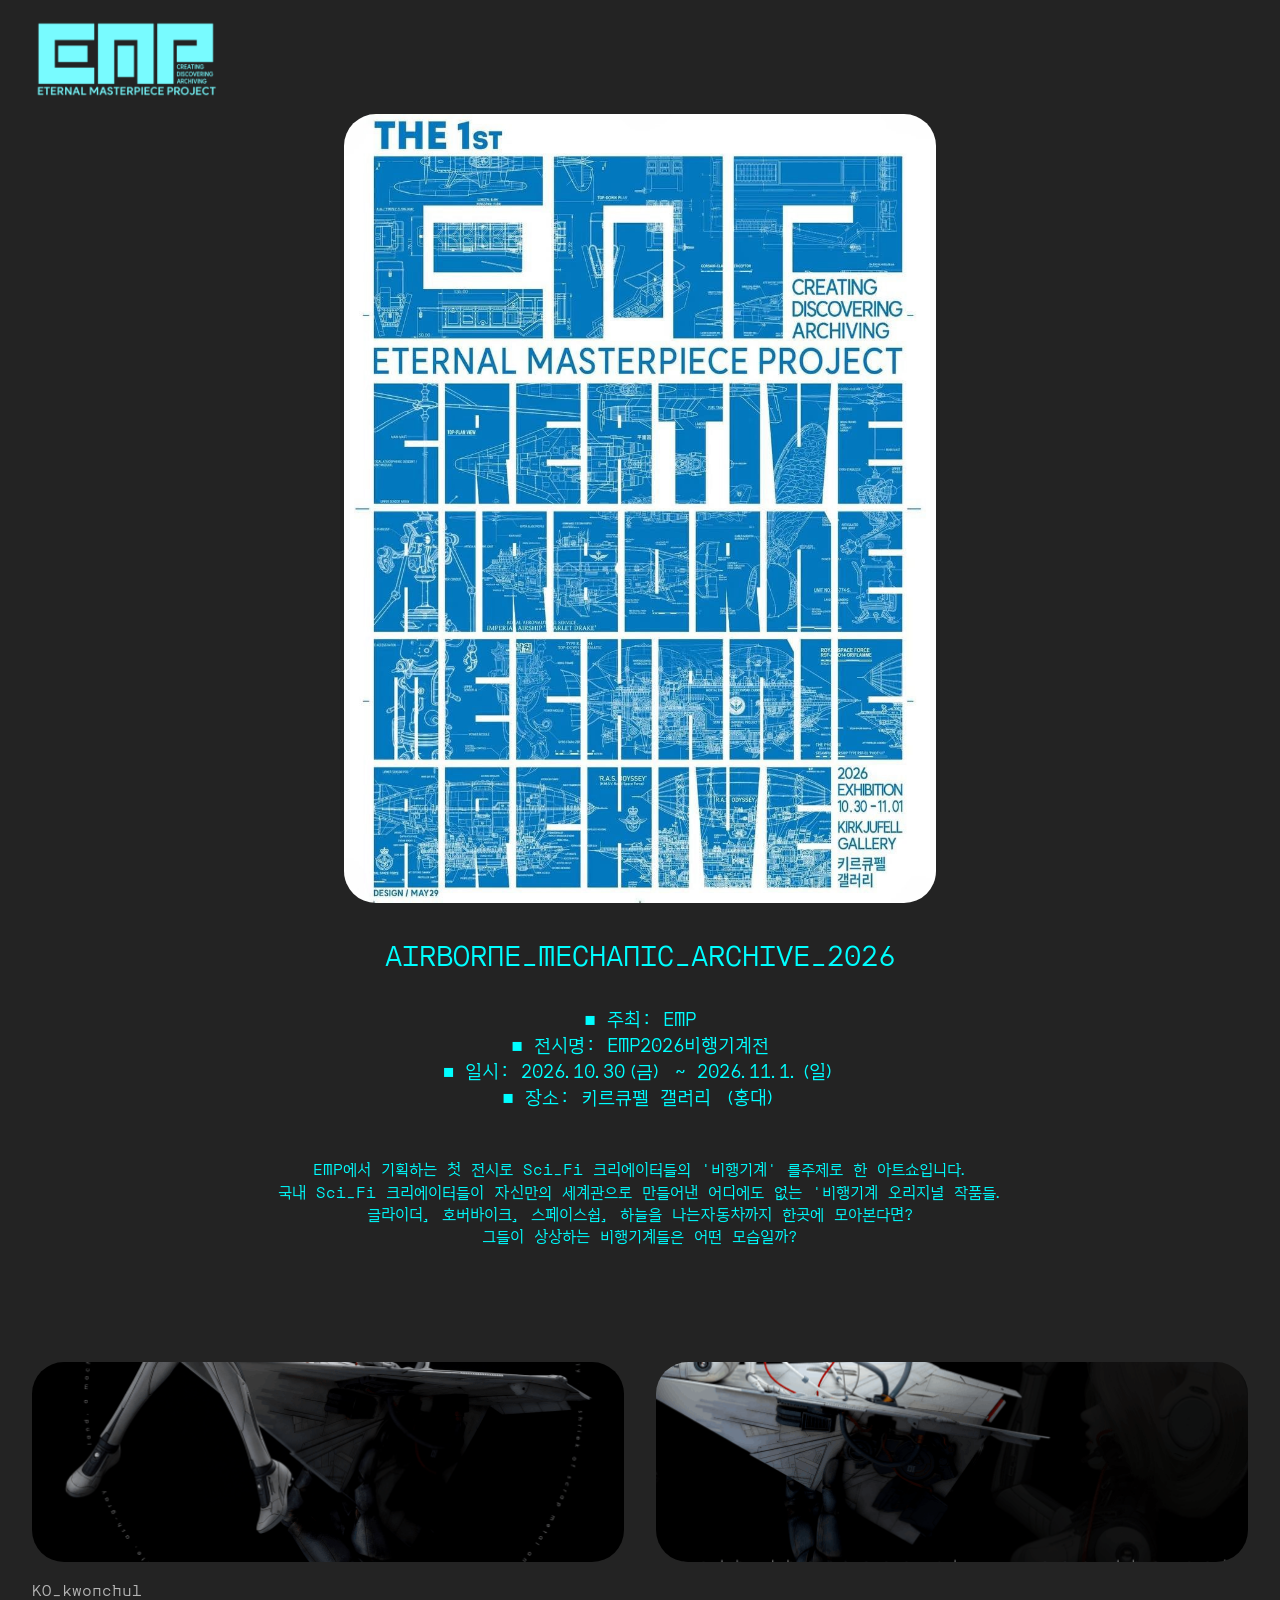
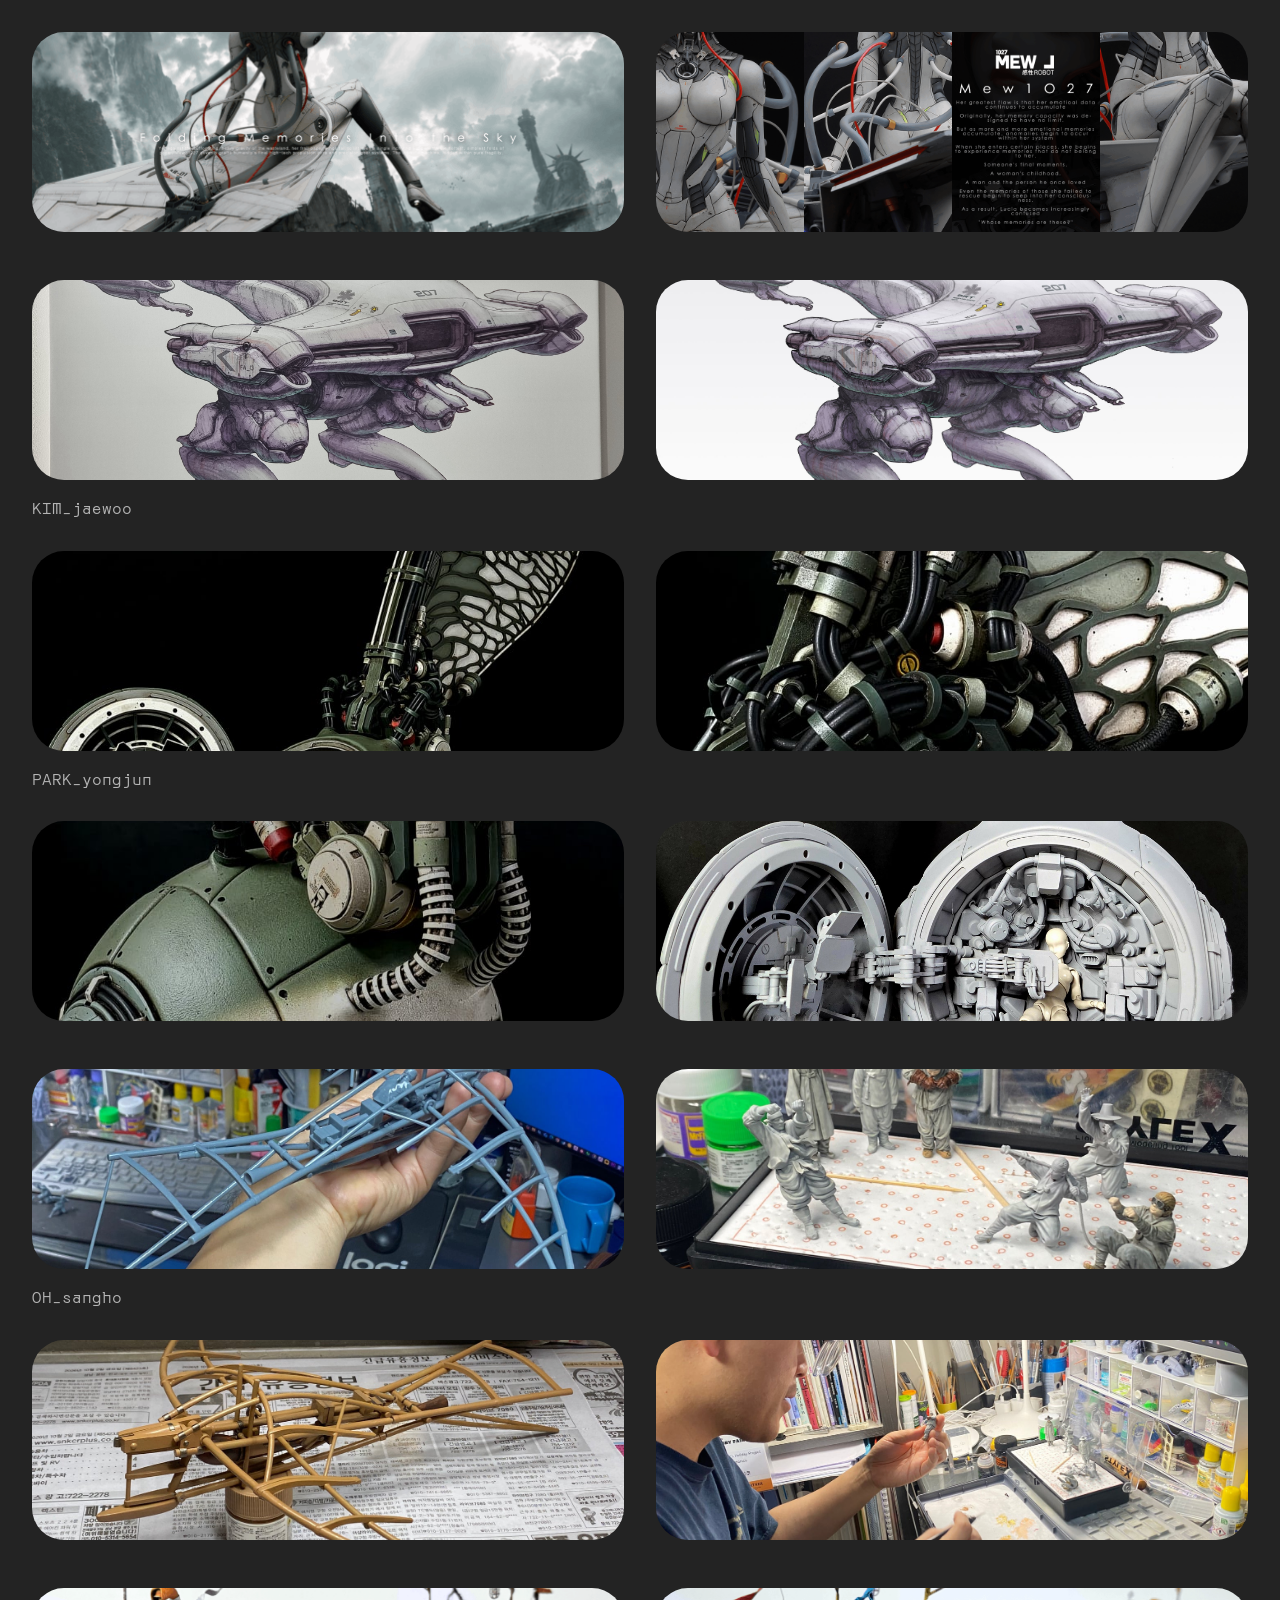
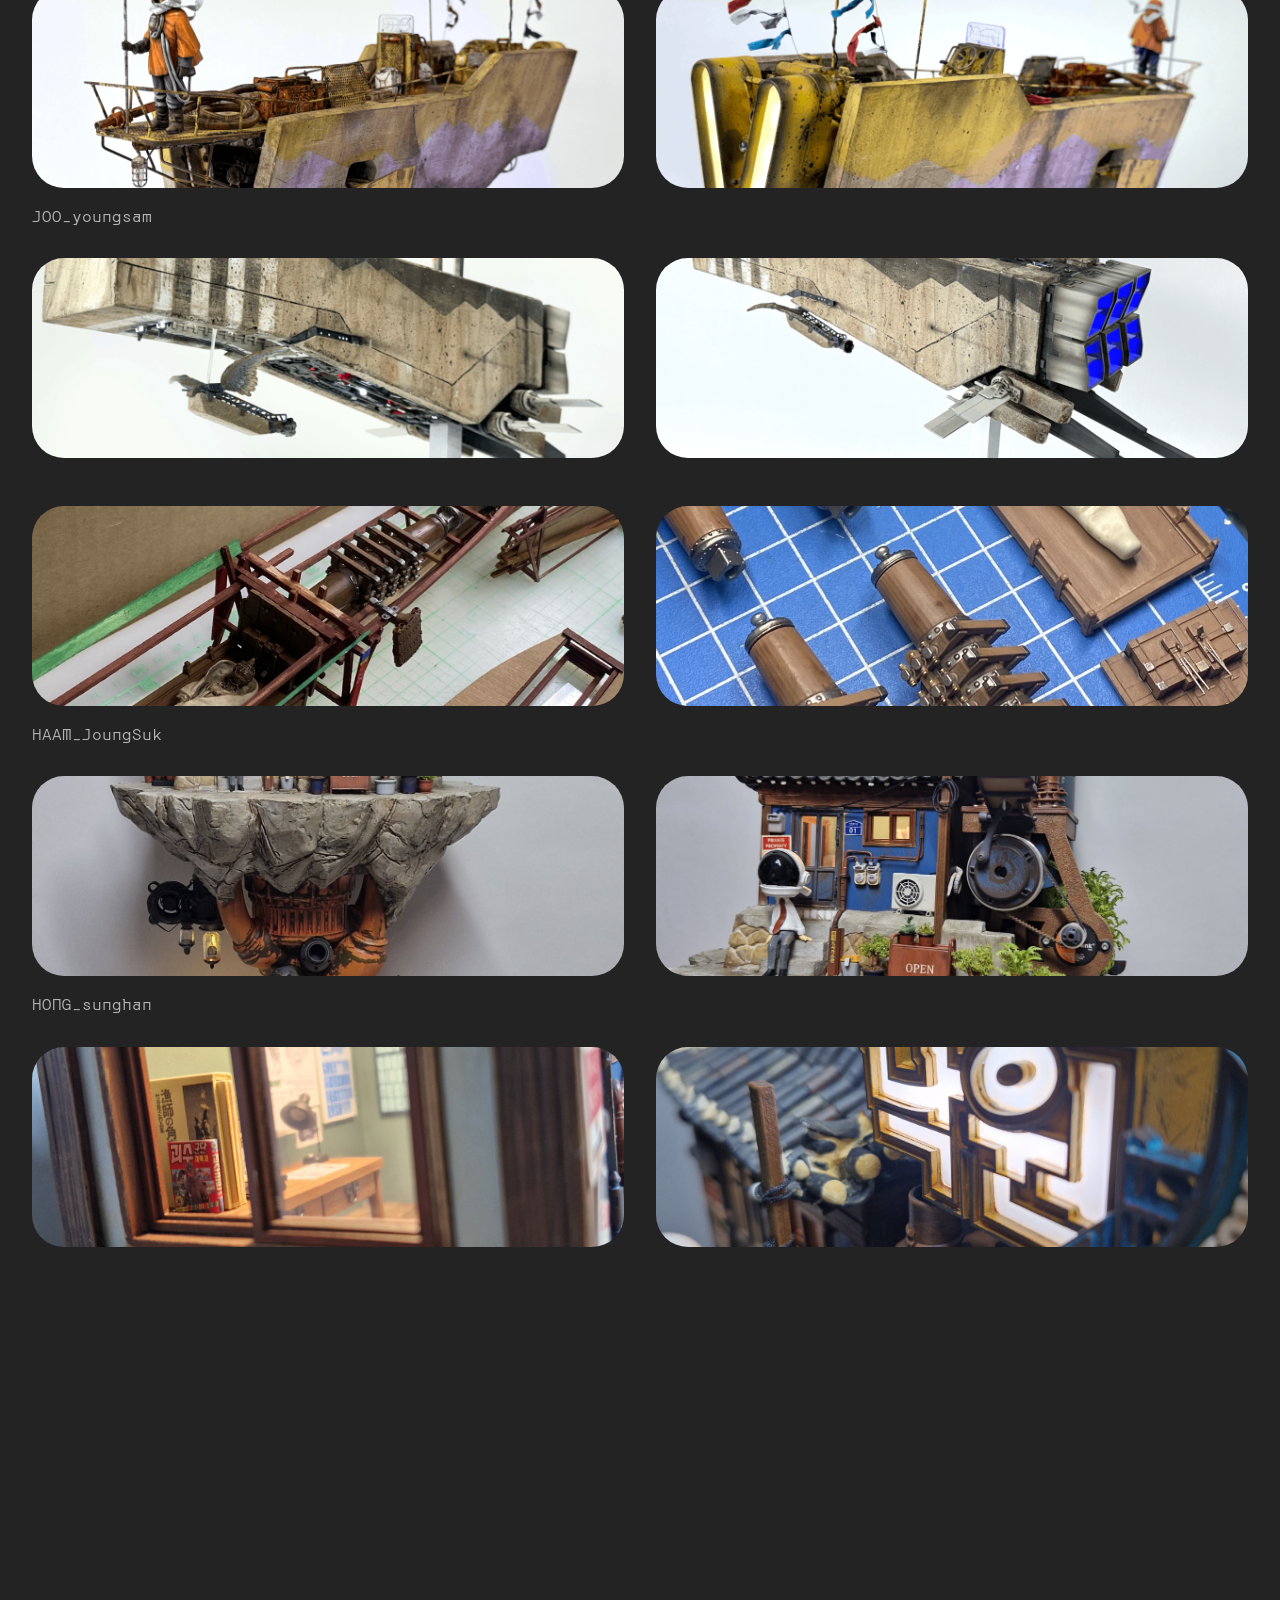
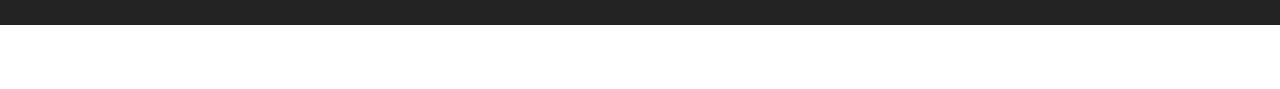
==== commit fa110e62: "1" ====
--- a/2026.html
+++ b/2026.html
@@ -18,9 +18,7 @@
   <link rel="stylesheet" href="assets/theme/css/style.css">
   <link rel="preload" href="https://fonts.googleapis.com/css?family=Orbit:400&display=swap" as="style" onload="this.onload=null;this.rel='stylesheet'">
   <noscript><link rel="stylesheet" href="https://fonts.googleapis.com/css?family=Orbit:400&display=swap"></noscript>
-  <link rel="preload" href="https://fonts.googleapis.com/css?family=Inter+Tight:100,200,300,400,500,600,700,800,900,100i,200i,300i,400i,500i,600i,700i,800i,900i&display=swap" as="style" onload="this.onload=null;this.rel='stylesheet'">
-  <noscript><link rel="stylesheet" href="https://fonts.googleapis.com/css?family=Inter+Tight:100,200,300,400,500,600,700,800,900,100i,200i,300i,400i,500i,600i,700i,800i,900i&display=swap"></noscript>
-  <link rel="preload" as="style" href="assets/mobirise/css/mbr-additional.css?v=Sdu2QY"><link rel="stylesheet" href="assets/mobirise/css/mbr-additional.css?v=Sdu2QY" type="text/css">
+  <link rel="preload" as="style" href="assets/mobirise/css/mbr-additional.css?v=PeKAIr"><link rel="stylesheet" href="assets/mobirise/css/mbr-additional.css?v=PeKAIr" type="text/css">
 
   
   
@@ -96,112 +94,112 @@
             
             
             <div class="col-12 col-md-6 col-lg-6 item gallery-image active">
-                <div class="item-wrapper mb-3" data-toggle="modal" data-bs-toggle="modal" data-target="#vysti94ZVC-modal" data-bs-target="#vysti94ZVC-modal">
-                    <img class="w-100" src="assets/images/eab3a0eab68cecb2a004-596x963.png" alt="" data-slide-to="0" data-bs-slide-to="0" data-target="#lb-vysti94ZVC" data-bs-target="#lb-vysti94ZVC">
+                <div class="item-wrapper mb-3" data-toggle="modal" data-bs-toggle="modal" data-target="#vyZ0WKTY3H-modal" data-bs-target="#vyZ0WKTY3H-modal">
+                    <img class="w-100" src="assets/images/eab3a0eab68cecb2a004-596x963.png" alt="" data-slide-to="0" data-bs-slide-to="0" data-target="#lb-vyZ0WKTY3H" data-bs-target="#lb-vyZ0WKTY3H">
                     <div class="icon-wrapper">
                         <span class="mobi-mbri mobi-mbri-search mbr-iconfont mbr-iconfont-btn"></span>
                     </div>
                 </div>
                 <h6 class="mbr-item-subtitle mbr-fonts-style align-center mb-0 mt-3 display-7">KO_kwonchul</h6>
             </div><div class="col-12 col-md-6 col-lg-6 item gallery-image">
-                <div class="item-wrapper mb-3" data-toggle="modal" data-bs-toggle="modal" data-target="#vysti94ZVC-modal" data-bs-target="#vysti94ZVC-modal">
-                    <img class="w-100" src="assets/images/eab3a0eab68cecb2a005-596x418.png" alt="" data-slide-to="1" data-bs-slide-to="1" data-target="#lb-vysti94ZVC" data-bs-target="#lb-vysti94ZVC">
-                    <div class="icon-wrapper">
-                        <span class="mobi-mbri mobi-mbri-search mbr-iconfont mbr-iconfont-btn"></span>
-                    </div>
-                </div>
-                <h6 class="mbr-item-subtitle mbr-fonts-style align-center mb-0 mt-3 display-7"></h6>
-            </div><div class="col-12 col-md-6 col-lg-6 item gallery-image">
-                <div class="item-wrapper mb-3" data-toggle="modal" data-bs-toggle="modal" data-target="#vysti94ZVC-modal" data-bs-target="#vysti94ZVC-modal">
-                    <img class="w-100" src="assets/images/eab3a0eab68cecb2a006-596x602.png" alt="" data-slide-to="2" data-bs-slide-to="2" data-target="#lb-vysti94ZVC" data-bs-target="#lb-vysti94ZVC">
-                    <div class="icon-wrapper">
-                        <span class="mobi-mbri mobi-mbri-search mbr-iconfont mbr-iconfont-btn"></span>
-                    </div>
-                </div>
-                <h6 class="mbr-item-subtitle mbr-fonts-style align-center mb-0 mt-3 display-7"></h6>
-            </div><div class="col-12 col-md-6 col-lg-6 item gallery-image">
-                <div class="item-wrapper mb-3" data-toggle="modal" data-bs-toggle="modal" data-target="#vysti94ZVC-modal" data-bs-target="#vysti94ZVC-modal">
-                    <img class="w-100" src="assets/images/eab3a0eab68cecb2a007-1600x1400.png" alt="" data-slide-to="3" data-bs-slide-to="3" data-target="#lb-vysti94ZVC" data-bs-target="#lb-vysti94ZVC">
-                    <div class="icon-wrapper">
-                        <span class="mobi-mbri mobi-mbri-search mbr-iconfont mbr-iconfont-btn"></span>
-                    </div>
-                </div>
-                <h6 class="mbr-item-subtitle mbr-fonts-style align-center mb-0 mt-3 display-7"></h6>
-            </div><div class="col-12 col-md-6 col-lg-6 item gallery-image">
-                <div class="item-wrapper mb-3" data-toggle="modal" data-bs-toggle="modal" data-target="#vysti94ZVC-modal" data-bs-target="#vysti94ZVC-modal">
-                    <img class="w-100" src="assets/images/eab980ec9eacec9ab001-4000x3000.jpg" alt="" data-slide-to="4" data-bs-slide-to="4" data-target="#lb-vysti94ZVC" data-bs-target="#lb-vysti94ZVC">
+                <div class="item-wrapper mb-3" data-toggle="modal" data-bs-toggle="modal" data-target="#vyZ0WKTY3H-modal" data-bs-target="#vyZ0WKTY3H-modal">
+                    <img class="w-100" src="assets/images/eab3a0eab68cecb2a005-596x418.png" alt="" data-slide-to="1" data-bs-slide-to="1" data-target="#lb-vyZ0WKTY3H" data-bs-target="#lb-vyZ0WKTY3H">
+                    <div class="icon-wrapper">
+                        <span class="mobi-mbri mobi-mbri-search mbr-iconfont mbr-iconfont-btn"></span>
+                    </div>
+                </div>
+                <h6 class="mbr-item-subtitle mbr-fonts-style align-center mb-0 mt-3 display-7"></h6>
+            </div><div class="col-12 col-md-6 col-lg-6 item gallery-image">
+                <div class="item-wrapper mb-3" data-toggle="modal" data-bs-toggle="modal" data-target="#vyZ0WKTY3H-modal" data-bs-target="#vyZ0WKTY3H-modal">
+                    <img class="w-100" src="assets/images/eab3a0eab68cecb2a006-596x602.png" alt="" data-slide-to="2" data-bs-slide-to="2" data-target="#lb-vyZ0WKTY3H" data-bs-target="#lb-vyZ0WKTY3H">
+                    <div class="icon-wrapper">
+                        <span class="mobi-mbri mobi-mbri-search mbr-iconfont mbr-iconfont-btn"></span>
+                    </div>
+                </div>
+                <h6 class="mbr-item-subtitle mbr-fonts-style align-center mb-0 mt-3 display-7"></h6>
+            </div><div class="col-12 col-md-6 col-lg-6 item gallery-image">
+                <div class="item-wrapper mb-3" data-toggle="modal" data-bs-toggle="modal" data-target="#vyZ0WKTY3H-modal" data-bs-target="#vyZ0WKTY3H-modal">
+                    <img class="w-100" src="assets/images/eab3a0eab68cecb2a007-1600x1400.png" alt="" data-slide-to="3" data-bs-slide-to="3" data-target="#lb-vyZ0WKTY3H" data-bs-target="#lb-vyZ0WKTY3H">
+                    <div class="icon-wrapper">
+                        <span class="mobi-mbri mobi-mbri-search mbr-iconfont mbr-iconfont-btn"></span>
+                    </div>
+                </div>
+                <h6 class="mbr-item-subtitle mbr-fonts-style align-center mb-0 mt-3 display-7"></h6>
+            </div><div class="col-12 col-md-6 col-lg-6 item gallery-image">
+                <div class="item-wrapper mb-3" data-toggle="modal" data-bs-toggle="modal" data-target="#vyZ0WKTY3H-modal" data-bs-target="#vyZ0WKTY3H-modal">
+                    <img class="w-100" src="assets/images/eab980ec9eacec9ab001-4000x3000.jpg" alt="" data-slide-to="4" data-bs-slide-to="4" data-target="#lb-vyZ0WKTY3H" data-bs-target="#lb-vyZ0WKTY3H">
                     <div class="icon-wrapper">
                         <span class="mobi-mbri mobi-mbri-search mbr-iconfont mbr-iconfont-btn"></span>
                     </div>
                 </div>
                 <h6 class="mbr-item-subtitle mbr-fonts-style align-center mb-0 mt-3 display-7">KIM_jaewoo</h6>
             </div><div class="col-12 col-md-6 col-lg-6 item gallery-image">
-                <div class="item-wrapper mb-3" data-toggle="modal" data-bs-toggle="modal" data-target="#vysti94ZVC-modal" data-bs-target="#vysti94ZVC-modal">
-                    <img class="w-100" src="assets/images/eab980ec9eacec9ab002-3000x1854.jpg" alt="" data-slide-to="5" data-bs-slide-to="5" data-target="#lb-vysti94ZVC" data-bs-target="#lb-vysti94ZVC">
-                    <div class="icon-wrapper">
-                        <span class="mobi-mbri mobi-mbri-search mbr-iconfont mbr-iconfont-btn"></span>
-                    </div>
-                </div>
-                <h6 class="mbr-item-subtitle mbr-fonts-style align-center mb-0 mt-3 display-7"></h6>
-            </div><div class="col-12 col-md-6 col-lg-6 item gallery-image">
-                <div class="item-wrapper mb-3" data-toggle="modal" data-bs-toggle="modal" data-target="#vysti94ZVC-modal" data-bs-target="#vysti94ZVC-modal">
-                    <img class="w-100" src="assets/images/ebb095ec9aa9eca48005-816x1002.jpg" alt="" data-slide-to="6" data-bs-slide-to="6" data-target="#lb-vysti94ZVC" data-bs-target="#lb-vysti94ZVC">
+                <div class="item-wrapper mb-3" data-toggle="modal" data-bs-toggle="modal" data-target="#vyZ0WKTY3H-modal" data-bs-target="#vyZ0WKTY3H-modal">
+                    <img class="w-100" src="assets/images/eab980ec9eacec9ab002-3000x1854.jpg" alt="" data-slide-to="5" data-bs-slide-to="5" data-target="#lb-vyZ0WKTY3H" data-bs-target="#lb-vyZ0WKTY3H">
+                    <div class="icon-wrapper">
+                        <span class="mobi-mbri mobi-mbri-search mbr-iconfont mbr-iconfont-btn"></span>
+                    </div>
+                </div>
+                <h6 class="mbr-item-subtitle mbr-fonts-style align-center mb-0 mt-3 display-7"></h6>
+            </div><div class="col-12 col-md-6 col-lg-6 item gallery-image">
+                <div class="item-wrapper mb-3" data-toggle="modal" data-bs-toggle="modal" data-target="#vyZ0WKTY3H-modal" data-bs-target="#vyZ0WKTY3H-modal">
+                    <img class="w-100" src="assets/images/ebb095ec9aa9eca48005-816x1002.jpg" alt="" data-slide-to="6" data-bs-slide-to="6" data-target="#lb-vyZ0WKTY3H" data-bs-target="#lb-vyZ0WKTY3H">
                     <div class="icon-wrapper">
                         <span class="mobi-mbri mobi-mbri-search mbr-iconfont mbr-iconfont-btn"></span>
                     </div>
                 </div>
                 <h6 class="mbr-item-subtitle mbr-fonts-style align-center mb-0 mt-3 display-7">PARK_yongjun</h6>
             </div><div class="col-12 col-md-6 col-lg-6 item gallery-image">
-                <div class="item-wrapper mb-3" data-toggle="modal" data-bs-toggle="modal" data-target="#vysti94ZVC-modal" data-bs-target="#vysti94ZVC-modal">
-                    <img class="w-100" src="assets/images/ebb095ec9aa9eca48006-816x1317.jpg" alt="" data-slide-to="7" data-bs-slide-to="7" data-target="#lb-vysti94ZVC" data-bs-target="#lb-vysti94ZVC">
-                    <div class="icon-wrapper">
-                        <span class="mobi-mbri mobi-mbri-search mbr-iconfont mbr-iconfont-btn"></span>
-                    </div>
-                </div>
-                <h6 class="mbr-item-subtitle mbr-fonts-style align-center mb-0 mt-3 display-7"></h6>
-            </div><div class="col-12 col-md-6 col-lg-6 item gallery-image">
-                <div class="item-wrapper mb-3" data-toggle="modal" data-bs-toggle="modal" data-target="#vysti94ZVC-modal" data-bs-target="#vysti94ZVC-modal">
-                    <img class="w-100" src="assets/images/ebb095ec9aa9eca48007-816x1230.jpg" alt="" data-slide-to="8" data-bs-slide-to="8" data-target="#lb-vysti94ZVC" data-bs-target="#lb-vysti94ZVC">
-                    <div class="icon-wrapper">
-                        <span class="mobi-mbri mobi-mbri-search mbr-iconfont mbr-iconfont-btn"></span>
-                    </div>
-                </div>
-                <h6 class="mbr-item-subtitle mbr-fonts-style align-center mb-0 mt-3 display-7"></h6>
-            </div><div class="col-12 col-md-6 col-lg-6 item gallery-image">
-                <div class="item-wrapper mb-3" data-toggle="modal" data-bs-toggle="modal" data-target="#vysti94ZVC-modal" data-bs-target="#vysti94ZVC-modal">
-                    <img class="w-100" src="assets/images/ebb095ec9aa9eca48004-2246x2068.jpg" alt="" data-slide-to="9" data-bs-slide-to="9" data-target="#lb-vysti94ZVC" data-bs-target="#lb-vysti94ZVC">
-                    <div class="icon-wrapper">
-                        <span class="mobi-mbri mobi-mbri-search mbr-iconfont mbr-iconfont-btn"></span>
-                    </div>
-                </div>
-                <h6 class="mbr-item-subtitle mbr-fonts-style align-center mb-0 mt-3 display-7"></h6>
-            </div><div class="col-12 col-md-6 col-lg-6 item gallery-image">
-                <div class="item-wrapper mb-3" data-toggle="modal" data-bs-toggle="modal" data-target="#vysti94ZVC-modal" data-bs-target="#vysti94ZVC-modal">
-                    <img class="w-100" src="assets/images/ec98a4ec8381ed98b803-1440x1081.jpg" alt="" data-slide-to="10" data-bs-slide-to="10" data-target="#lb-vysti94ZVC" data-bs-target="#lb-vysti94ZVC">
+                <div class="item-wrapper mb-3" data-toggle="modal" data-bs-toggle="modal" data-target="#vyZ0WKTY3H-modal" data-bs-target="#vyZ0WKTY3H-modal">
+                    <img class="w-100" src="assets/images/ebb095ec9aa9eca48006-816x1317.jpg" alt="" data-slide-to="7" data-bs-slide-to="7" data-target="#lb-vyZ0WKTY3H" data-bs-target="#lb-vyZ0WKTY3H">
+                    <div class="icon-wrapper">
+                        <span class="mobi-mbri mobi-mbri-search mbr-iconfont mbr-iconfont-btn"></span>
+                    </div>
+                </div>
+                <h6 class="mbr-item-subtitle mbr-fonts-style align-center mb-0 mt-3 display-7"></h6>
+            </div><div class="col-12 col-md-6 col-lg-6 item gallery-image">
+                <div class="item-wrapper mb-3" data-toggle="modal" data-bs-toggle="modal" data-target="#vyZ0WKTY3H-modal" data-bs-target="#vyZ0WKTY3H-modal">
+                    <img class="w-100" src="assets/images/ebb095ec9aa9eca48007-816x1230.jpg" alt="" data-slide-to="8" data-bs-slide-to="8" data-target="#lb-vyZ0WKTY3H" data-bs-target="#lb-vyZ0WKTY3H">
+                    <div class="icon-wrapper">
+                        <span class="mobi-mbri mobi-mbri-search mbr-iconfont mbr-iconfont-btn"></span>
+                    </div>
+                </div>
+                <h6 class="mbr-item-subtitle mbr-fonts-style align-center mb-0 mt-3 display-7"></h6>
+            </div><div class="col-12 col-md-6 col-lg-6 item gallery-image">
+                <div class="item-wrapper mb-3" data-toggle="modal" data-bs-toggle="modal" data-target="#vyZ0WKTY3H-modal" data-bs-target="#vyZ0WKTY3H-modal">
+                    <img class="w-100" src="assets/images/ebb095ec9aa9eca48004-2246x2068.jpg" alt="" data-slide-to="9" data-bs-slide-to="9" data-target="#lb-vyZ0WKTY3H" data-bs-target="#lb-vyZ0WKTY3H">
+                    <div class="icon-wrapper">
+                        <span class="mobi-mbri mobi-mbri-search mbr-iconfont mbr-iconfont-btn"></span>
+                    </div>
+                </div>
+                <h6 class="mbr-item-subtitle mbr-fonts-style align-center mb-0 mt-3 display-7"></h6>
+            </div><div class="col-12 col-md-6 col-lg-6 item gallery-image">
+                <div class="item-wrapper mb-3" data-toggle="modal" data-bs-toggle="modal" data-target="#vyZ0WKTY3H-modal" data-bs-target="#vyZ0WKTY3H-modal">
+                    <img class="w-100" src="assets/images/ec98a4ec8381ed98b803-1440x1081.jpg" alt="" data-slide-to="10" data-bs-slide-to="10" data-target="#lb-vyZ0WKTY3H" data-bs-target="#lb-vyZ0WKTY3H">
                     <div class="icon-wrapper">
                         <span class="mobi-mbri mobi-mbri-search mbr-iconfont mbr-iconfont-btn"></span>
                     </div>
                 </div>
                 <h6 class="mbr-item-subtitle mbr-fonts-style align-center mb-0 mt-3 display-7">OH_sangho</h6>
             </div><div class="col-12 col-md-6 col-lg-6 item gallery-image">
-                <div class="item-wrapper mb-3" data-toggle="modal" data-bs-toggle="modal" data-target="#vysti94ZVC-modal" data-bs-target="#vysti94ZVC-modal">
-                    <img class="w-100" src="assets/images/ec98a4ec8381ed98b804-1440x1081.jpg" alt="" data-slide-to="11" data-bs-slide-to="11" data-target="#lb-vysti94ZVC" data-bs-target="#lb-vysti94ZVC">
-                    <div class="icon-wrapper">
-                        <span class="mobi-mbri mobi-mbri-search mbr-iconfont mbr-iconfont-btn"></span>
-                    </div>
-                </div>
-                <h6 class="mbr-item-subtitle mbr-fonts-style align-center mb-0 mt-3 display-7"></h6>
-            </div><div class="col-12 col-md-6 col-lg-6 item gallery-image">
-                <div class="item-wrapper mb-3" data-toggle="modal" data-bs-toggle="modal" data-target="#vysti94ZVC-modal" data-bs-target="#vysti94ZVC-modal">
-                    <img class="w-100" src="assets/images/ec98a4ec8381ed98b805-1440x1081.jpg" alt="" data-slide-to="12" data-bs-slide-to="12" data-target="#lb-vysti94ZVC" data-bs-target="#lb-vysti94ZVC">
-                    <div class="icon-wrapper">
-                        <span class="mobi-mbri mobi-mbri-search mbr-iconfont mbr-iconfont-btn"></span>
-                    </div>
-                </div>
-                <h6 class="mbr-item-subtitle mbr-fonts-style align-center mb-0 mt-3 display-7"></h6>
-            </div><div class="col-12 col-md-6 col-lg-6 item gallery-image">
-                <div class="item-wrapper mb-3" data-toggle="modal" data-bs-toggle="modal" data-target="#vysti94ZVC-modal" data-bs-target="#vysti94ZVC-modal">
-                    <img class="w-100" src="assets/images/ec98a4ec8381ed98b806-1440x1081.jpg" alt="" data-slide-to="13" data-bs-slide-to="13" data-target="#lb-vysti94ZVC" data-bs-target="#lb-vysti94ZVC">
+                <div class="item-wrapper mb-3" data-toggle="modal" data-bs-toggle="modal" data-target="#vyZ0WKTY3H-modal" data-bs-target="#vyZ0WKTY3H-modal">
+                    <img class="w-100" src="assets/images/ec98a4ec8381ed98b804-1440x1081.jpg" alt="" data-slide-to="11" data-bs-slide-to="11" data-target="#lb-vyZ0WKTY3H" data-bs-target="#lb-vyZ0WKTY3H">
+                    <div class="icon-wrapper">
+                        <span class="mobi-mbri mobi-mbri-search mbr-iconfont mbr-iconfont-btn"></span>
+                    </div>
+                </div>
+                <h6 class="mbr-item-subtitle mbr-fonts-style align-center mb-0 mt-3 display-7"></h6>
+            </div><div class="col-12 col-md-6 col-lg-6 item gallery-image">
+                <div class="item-wrapper mb-3" data-toggle="modal" data-bs-toggle="modal" data-target="#vyZ0WKTY3H-modal" data-bs-target="#vyZ0WKTY3H-modal">
+                    <img class="w-100" src="assets/images/ec98a4ec8381ed98b805-1440x1081.jpg" alt="" data-slide-to="12" data-bs-slide-to="12" data-target="#lb-vyZ0WKTY3H" data-bs-target="#lb-vyZ0WKTY3H">
+                    <div class="icon-wrapper">
+                        <span class="mobi-mbri mobi-mbri-search mbr-iconfont mbr-iconfont-btn"></span>
+                    </div>
+                </div>
+                <h6 class="mbr-item-subtitle mbr-fonts-style align-center mb-0 mt-3 display-7"></h6>
+            </div><div class="col-12 col-md-6 col-lg-6 item gallery-image">
+                <div class="item-wrapper mb-3" data-toggle="modal" data-bs-toggle="modal" data-target="#vyZ0WKTY3H-modal" data-bs-target="#vyZ0WKTY3H-modal">
+                    <img class="w-100" src="assets/images/ec98a4ec8381ed98b806-1440x1081.jpg" alt="" data-slide-to="13" data-bs-slide-to="13" data-target="#lb-vyZ0WKTY3H" data-bs-target="#lb-vyZ0WKTY3H">
                     <div class="icon-wrapper">
                         <span class="mobi-mbri mobi-mbri-search mbr-iconfont mbr-iconfont-btn"></span>
                     </div>
@@ -209,80 +207,80 @@
                 <h6 class="mbr-item-subtitle mbr-fonts-style align-center mb-0 mt-3 display-7"></h6>
             </div>
             <div class="col-12 col-md-6 col-lg-6 item gallery-image">
-                <div class="item-wrapper mb-3" data-toggle="modal" data-bs-toggle="modal" data-target="#vysti94ZVC-modal" data-bs-target="#vysti94ZVC-modal">
-                    <img class="w-100" src="assets/images/eca3bcec9881ec82bc03-1256x942.png" alt="" data-slide-to="14" data-bs-slide-to="14" data-target="#lb-vysti94ZVC" data-bs-target="#lb-vysti94ZVC">
+                <div class="item-wrapper mb-3" data-toggle="modal" data-bs-toggle="modal" data-target="#vyZ0WKTY3H-modal" data-bs-target="#vyZ0WKTY3H-modal">
+                    <img class="w-100" src="assets/images/eca3bcec9881ec82bc03-1256x942.png" alt="" data-slide-to="14" data-bs-slide-to="14" data-target="#lb-vyZ0WKTY3H" data-bs-target="#lb-vyZ0WKTY3H">
                     <div class="icon-wrapper">
                         <span class="mobi-mbri mobi-mbri-search mbr-iconfont mbr-iconfont-btn"></span>
                     </div>
                 </div>
                 <h6 class="mbr-item-subtitle mbr-fonts-style align-center mb-0 mt-3 display-7">JOO_youngsam</h6>
             </div><div class="col-12 col-md-6 col-lg-6 item gallery-image">
-                <div class="item-wrapper mb-3" data-toggle="modal" data-bs-toggle="modal" data-target="#vysti94ZVC-modal" data-bs-target="#vysti94ZVC-modal">
-                    <img class="w-100" src="assets/images/eca3bcec9881ec82bc04-1256x942.png" alt="" data-slide-to="15" data-bs-slide-to="15" data-target="#lb-vysti94ZVC" data-bs-target="#lb-vysti94ZVC">
-                    <div class="icon-wrapper">
-                        <span class="mobi-mbri mobi-mbri-search mbr-iconfont mbr-iconfont-btn"></span>
-                    </div>
-                </div>
-                <h6 class="mbr-item-subtitle mbr-fonts-style align-center mb-0 mt-3 display-7"></h6>
-            </div><div class="col-12 col-md-6 col-lg-6 item gallery-image">
-                <div class="item-wrapper mb-3" data-toggle="modal" data-bs-toggle="modal" data-target="#vysti94ZVC-modal" data-bs-target="#vysti94ZVC-modal">
-                    <img class="w-100" src="assets/images/eca3bcec9881ec82bc07-1256x942.png" alt="" data-slide-to="16" data-bs-slide-to="16" data-target="#lb-vysti94ZVC" data-bs-target="#lb-vysti94ZVC">
-                    <div class="icon-wrapper">
-                        <span class="mobi-mbri mobi-mbri-search mbr-iconfont mbr-iconfont-btn"></span>
-                    </div>
-                </div>
-                <h6 class="mbr-item-subtitle mbr-fonts-style align-center mb-0 mt-3 display-7"></h6>
-            </div><div class="col-12 col-md-6 col-lg-6 item gallery-image">
-                <div class="item-wrapper mb-3" data-toggle="modal" data-bs-toggle="modal" data-target="#vysti94ZVC-modal" data-bs-target="#vysti94ZVC-modal">
-                    <img class="w-100" src="assets/images/eca3bcec9881ec82bc08-1256x942.png" alt="" data-slide-to="17" data-bs-slide-to="17" data-target="#lb-vysti94ZVC" data-bs-target="#lb-vysti94ZVC">
-                    <div class="icon-wrapper">
-                        <span class="mobi-mbri mobi-mbri-search mbr-iconfont mbr-iconfont-btn"></span>
-                    </div>
-                </div>
-                <h6 class="mbr-item-subtitle mbr-fonts-style align-center mb-0 mt-3 display-7"></h6>
-            </div><div class="col-12 col-md-6 col-lg-6 item gallery-image">
-                <div class="item-wrapper mb-3" data-toggle="modal" data-bs-toggle="modal" data-target="#vysti94ZVC-modal" data-bs-target="#vysti94ZVC-modal">
-                    <img class="w-100" src="assets/images/ed95a8eca095ec849d03-1440x1081.jpg" alt="" data-slide-to="18" data-bs-slide-to="18" data-target="#lb-vysti94ZVC" data-bs-target="#lb-vysti94ZVC">
-                    <div class="icon-wrapper">
-                        <span class="mobi-mbri mobi-mbri-search mbr-iconfont mbr-iconfont-btn"></span>
-                    </div>
-                </div>
-                <h6 class="mbr-item-subtitle mbr-fonts-style align-center mb-0 mt-3 display-7">HAAM_jungsuk</h6>
-            </div><div class="col-12 col-md-6 col-lg-6 item gallery-image">
-                <div class="item-wrapper mb-3" data-toggle="modal" data-bs-toggle="modal" data-target="#vysti94ZVC-modal" data-bs-target="#vysti94ZVC-modal">
-                    <img class="w-100" src="assets/images/ed95a8eca095ec849d04-1040x1386.jpg" alt="" data-slide-to="19" data-bs-slide-to="19" data-target="#lb-vysti94ZVC" data-bs-target="#lb-vysti94ZVC">
-                    <div class="icon-wrapper">
-                        <span class="mobi-mbri mobi-mbri-search mbr-iconfont mbr-iconfont-btn"></span>
-                    </div>
-                </div>
-                <h6 class="mbr-item-subtitle mbr-fonts-style align-center mb-0 mt-3 display-7"></h6>
-            </div><div class="col-12 col-md-6 col-lg-6 item gallery-image">
-                <div class="item-wrapper mb-3" data-toggle="modal" data-bs-toggle="modal" data-target="#vysti94ZVC-modal" data-bs-target="#vysti94ZVC-modal">
-                    <img class="w-100" src="assets/images/ed998dec84b1ed959c09-1256x1675.jpg" alt="" data-slide-to="20" data-bs-slide-to="20" data-target="#lb-vysti94ZVC" data-bs-target="#lb-vysti94ZVC">
+                <div class="item-wrapper mb-3" data-toggle="modal" data-bs-toggle="modal" data-target="#vyZ0WKTY3H-modal" data-bs-target="#vyZ0WKTY3H-modal">
+                    <img class="w-100" src="assets/images/eca3bcec9881ec82bc04-1256x942.png" alt="" data-slide-to="15" data-bs-slide-to="15" data-target="#lb-vyZ0WKTY3H" data-bs-target="#lb-vyZ0WKTY3H">
+                    <div class="icon-wrapper">
+                        <span class="mobi-mbri mobi-mbri-search mbr-iconfont mbr-iconfont-btn"></span>
+                    </div>
+                </div>
+                <h6 class="mbr-item-subtitle mbr-fonts-style align-center mb-0 mt-3 display-7"></h6>
+            </div><div class="col-12 col-md-6 col-lg-6 item gallery-image">
+                <div class="item-wrapper mb-3" data-toggle="modal" data-bs-toggle="modal" data-target="#vyZ0WKTY3H-modal" data-bs-target="#vyZ0WKTY3H-modal">
+                    <img class="w-100" src="assets/images/eca3bcec9881ec82bc07-1256x942.png" alt="" data-slide-to="16" data-bs-slide-to="16" data-target="#lb-vyZ0WKTY3H" data-bs-target="#lb-vyZ0WKTY3H">
+                    <div class="icon-wrapper">
+                        <span class="mobi-mbri mobi-mbri-search mbr-iconfont mbr-iconfont-btn"></span>
+                    </div>
+                </div>
+                <h6 class="mbr-item-subtitle mbr-fonts-style align-center mb-0 mt-3 display-7"></h6>
+            </div><div class="col-12 col-md-6 col-lg-6 item gallery-image">
+                <div class="item-wrapper mb-3" data-toggle="modal" data-bs-toggle="modal" data-target="#vyZ0WKTY3H-modal" data-bs-target="#vyZ0WKTY3H-modal">
+                    <img class="w-100" src="assets/images/eca3bcec9881ec82bc08-1256x942.png" alt="" data-slide-to="17" data-bs-slide-to="17" data-target="#lb-vyZ0WKTY3H" data-bs-target="#lb-vyZ0WKTY3H">
+                    <div class="icon-wrapper">
+                        <span class="mobi-mbri mobi-mbri-search mbr-iconfont mbr-iconfont-btn"></span>
+                    </div>
+                </div>
+                <h6 class="mbr-item-subtitle mbr-fonts-style align-center mb-0 mt-3 display-7"></h6>
+            </div><div class="col-12 col-md-6 col-lg-6 item gallery-image">
+                <div class="item-wrapper mb-3" data-toggle="modal" data-bs-toggle="modal" data-target="#vyZ0WKTY3H-modal" data-bs-target="#vyZ0WKTY3H-modal">
+                    <img class="w-100" src="assets/images/ed95a8eca095ec849d03-1440x1081.jpg" alt="" data-slide-to="18" data-bs-slide-to="18" data-target="#lb-vyZ0WKTY3H" data-bs-target="#lb-vyZ0WKTY3H">
+                    <div class="icon-wrapper">
+                        <span class="mobi-mbri mobi-mbri-search mbr-iconfont mbr-iconfont-btn"></span>
+                    </div>
+                </div>
+                <h6 class="mbr-item-subtitle mbr-fonts-style align-center mb-0 mt-3 display-7">HAAM_JoungSuk</h6>
+            </div><div class="col-12 col-md-6 col-lg-6 item gallery-image">
+                <div class="item-wrapper mb-3" data-toggle="modal" data-bs-toggle="modal" data-target="#vyZ0WKTY3H-modal" data-bs-target="#vyZ0WKTY3H-modal">
+                    <img class="w-100" src="assets/images/ed95a8eca095ec849d04-1040x1386.jpg" alt="" data-slide-to="19" data-bs-slide-to="19" data-target="#lb-vyZ0WKTY3H" data-bs-target="#lb-vyZ0WKTY3H">
+                    <div class="icon-wrapper">
+                        <span class="mobi-mbri mobi-mbri-search mbr-iconfont mbr-iconfont-btn"></span>
+                    </div>
+                </div>
+                <h6 class="mbr-item-subtitle mbr-fonts-style align-center mb-0 mt-3 display-7"></h6>
+            </div><div class="col-12 col-md-6 col-lg-6 item gallery-image">
+                <div class="item-wrapper mb-3" data-toggle="modal" data-bs-toggle="modal" data-target="#vyZ0WKTY3H-modal" data-bs-target="#vyZ0WKTY3H-modal">
+                    <img class="w-100" src="assets/images/ed998dec84b1ed959c09-1256x1675.jpg" alt="" data-slide-to="20" data-bs-slide-to="20" data-target="#lb-vyZ0WKTY3H" data-bs-target="#lb-vyZ0WKTY3H">
                     <div class="icon-wrapper">
                         <span class="mobi-mbri mobi-mbri-search mbr-iconfont mbr-iconfont-btn"></span>
                     </div>
                 </div>
                 <h6 class="mbr-item-subtitle mbr-fonts-style align-center mb-0 mt-3 display-7">HONG_sunghan</h6>
             </div><div class="col-12 col-md-6 col-lg-6 item gallery-image">
-                <div class="item-wrapper mb-3" data-toggle="modal" data-bs-toggle="modal" data-target="#vysti94ZVC-modal" data-bs-target="#vysti94ZVC-modal">
-                    <img class="w-100" src="assets/images/ed998dec84b1ed959c05-1256x1675.jpg" alt="" data-slide-to="21" data-bs-slide-to="21" data-target="#lb-vysti94ZVC" data-bs-target="#lb-vysti94ZVC">
-                    <div class="icon-wrapper">
-                        <span class="mobi-mbri mobi-mbri-search mbr-iconfont mbr-iconfont-btn"></span>
-                    </div>
-                </div>
-                <h6 class="mbr-item-subtitle mbr-fonts-style align-center mb-0 mt-3 display-7"></h6>
-            </div><div class="col-12 col-md-6 col-lg-6 item gallery-image">
-                <div class="item-wrapper mb-3" data-toggle="modal" data-bs-toggle="modal" data-target="#vysti94ZVC-modal" data-bs-target="#vysti94ZVC-modal">
-                    <img class="w-100" src="assets/images/ed998dec84b1ed959c07-3000x4000.jpg" alt="" data-slide-to="22" data-bs-slide-to="22" data-target="#lb-vysti94ZVC" data-bs-target="#lb-vysti94ZVC">
-                    <div class="icon-wrapper">
-                        <span class="mobi-mbri mobi-mbri-search mbr-iconfont mbr-iconfont-btn"></span>
-                    </div>
-                </div>
-                <h6 class="mbr-item-subtitle mbr-fonts-style align-center mb-0 mt-3 display-7"></h6>
-            </div><div class="col-12 col-md-6 col-lg-6 item gallery-image">
-                <div class="item-wrapper mb-3" data-toggle="modal" data-bs-toggle="modal" data-target="#vysti94ZVC-modal" data-bs-target="#vysti94ZVC-modal">
-                    <img class="w-100" src="assets/images/ed998dec84b1ed959c08-3000x4000.jpg" alt="" data-slide-to="23" data-bs-slide-to="23" data-target="#lb-vysti94ZVC" data-bs-target="#lb-vysti94ZVC">
+                <div class="item-wrapper mb-3" data-toggle="modal" data-bs-toggle="modal" data-target="#vyZ0WKTY3H-modal" data-bs-target="#vyZ0WKTY3H-modal">
+                    <img class="w-100" src="assets/images/ed998dec84b1ed959c05-1256x1675.jpg" alt="" data-slide-to="21" data-bs-slide-to="21" data-target="#lb-vyZ0WKTY3H" data-bs-target="#lb-vyZ0WKTY3H">
+                    <div class="icon-wrapper">
+                        <span class="mobi-mbri mobi-mbri-search mbr-iconfont mbr-iconfont-btn"></span>
+                    </div>
+                </div>
+                <h6 class="mbr-item-subtitle mbr-fonts-style align-center mb-0 mt-3 display-7"></h6>
+            </div><div class="col-12 col-md-6 col-lg-6 item gallery-image">
+                <div class="item-wrapper mb-3" data-toggle="modal" data-bs-toggle="modal" data-target="#vyZ0WKTY3H-modal" data-bs-target="#vyZ0WKTY3H-modal">
+                    <img class="w-100" src="assets/images/ed998dec84b1ed959c07-3000x4000.jpg" alt="" data-slide-to="22" data-bs-slide-to="22" data-target="#lb-vyZ0WKTY3H" data-bs-target="#lb-vyZ0WKTY3H">
+                    <div class="icon-wrapper">
+                        <span class="mobi-mbri mobi-mbri-search mbr-iconfont mbr-iconfont-btn"></span>
+                    </div>
+                </div>
+                <h6 class="mbr-item-subtitle mbr-fonts-style align-center mb-0 mt-3 display-7"></h6>
+            </div><div class="col-12 col-md-6 col-lg-6 item gallery-image">
+                <div class="item-wrapper mb-3" data-toggle="modal" data-bs-toggle="modal" data-target="#vyZ0WKTY3H-modal" data-bs-target="#vyZ0WKTY3H-modal">
+                    <img class="w-100" src="assets/images/ed998dec84b1ed959c08-3000x4000.jpg" alt="" data-slide-to="23" data-bs-slide-to="23" data-target="#lb-vyZ0WKTY3H" data-bs-target="#lb-vyZ0WKTY3H">
                     <div class="icon-wrapper">
                         <span class="mobi-mbri mobi-mbri-search mbr-iconfont mbr-iconfont-btn"></span>
                     </div>
@@ -294,11 +292,11 @@
             
         </div>
 
-        <div class="modal mbr-slider" tabindex="-1" role="dialog" aria-hidden="true" id="vysti94ZVC-modal">
+        <div class="modal mbr-slider" tabindex="-1" role="dialog" aria-hidden="true" id="vyZ0WKTY3H-modal">
             <div class="modal-dialog" role="document">
                 <div class="modal-content">
                     <div class="modal-body">
-                        <div class="carousel slide carousel-fade" data-pause="false" data-bs-pause="false" id="lb-vysti94ZVC" data-interval="6000" data-bs-interval="6000">
+                        <div class="carousel slide carousel-fade" data-pause="false" data-bs-pause="false" id="lb-vyZ0WKTY3H" data-interval="6000" data-bs-interval="6000">
                             <div class="carousel-inner">
                                 
                                 
@@ -358,8 +356,8 @@
                                 
                             </div>
                             <ol class="carousel-indicators">
-                                <li data-slide-to="0" data-bs-slide-to="0" class="active" data-target="#lb-vysti94ZVC" data-bs-target="#lb-vysti94ZVC"></li><li data-slide-to="1" data-bs-slide-to="1" class="" data-target="#lb-vysti94ZVC" data-bs-target="#lb-vysti94ZVC"></li><li data-slide-to="2" data-bs-slide-to="2" class="" data-target="#lb-vysti94ZVC" data-bs-target="#lb-vysti94ZVC"></li><li data-slide-to="3" data-bs-slide-to="3" class="" data-target="#lb-vysti94ZVC" data-bs-target="#lb-vysti94ZVC"></li><li data-slide-to="4" data-bs-slide-to="4" class="" data-target="#lb-vysti94ZVC" data-bs-target="#lb-vysti94ZVC"></li><li data-slide-to="5" data-bs-slide-to="5" class="" data-target="#lb-vysti94ZVC" data-bs-target="#lb-vysti94ZVC"></li>
-                                <li data-slide-to="6" data-bs-slide-to="6" data-target="#lb-vysti94ZVC" data-bs-target="#lb-vysti94ZVC"></li><li data-slide-to="7" data-bs-slide-to="7" data-target="#lb-vysti94ZVC" data-bs-target="#lb-vysti94ZVC"></li><li data-slide-to="8" data-bs-slide-to="8" data-target="#lb-vysti94ZVC" data-bs-target="#lb-vysti94ZVC"></li><li data-slide-to="9" data-bs-slide-to="9" data-target="#lb-vysti94ZVC" data-bs-target="#lb-vysti94ZVC"></li><li data-slide-to="10" data-bs-slide-to="10" data-target="#lb-vysti94ZVC" data-bs-target="#lb-vysti94ZVC"></li><li data-slide-to="11" data-bs-slide-to="11" data-target="#lb-vysti94ZVC" data-bs-target="#lb-vysti94ZVC"></li><li data-slide-to="12" data-bs-slide-to="12" data-target="#lb-vysti94ZVC" data-bs-target="#lb-vysti94ZVC"></li><li data-slide-to="13" data-bs-slide-to="13" data-target="#lb-vysti94ZVC" data-bs-target="#lb-vysti94ZVC"></li><li data-slide-to="14" data-bs-slide-to="14" data-target="#lb-vysti94ZVC" data-bs-target="#lb-vysti94ZVC"></li><li data-slide-to="15" data-bs-slide-to="15" data-target="#lb-vysti94ZVC" data-bs-target="#lb-vysti94ZVC"></li><li data-slide-to="16" data-bs-slide-to="16" data-target="#lb-vysti94ZVC" data-bs-target="#lb-vysti94ZVC"></li><li data-slide-to="17" data-bs-slide-to="17" data-target="#lb-vysti94ZVC" data-bs-target="#lb-vysti94ZVC"></li><li data-slide-to="18" data-bs-slide-to="18" data-target="#lb-vysti94ZVC" data-bs-target="#lb-vysti94ZVC"></li><li data-slide-to="19" data-bs-slide-to="19" data-target="#lb-vysti94ZVC" data-bs-target="#lb-vysti94ZVC"></li><li data-slide-to="20" data-bs-slide-to="20" data-target="#lb-vysti94ZVC" data-bs-target="#lb-vysti94ZVC"></li><li data-slide-to="21" data-bs-slide-to="21" data-target="#lb-vysti94ZVC" data-bs-target="#lb-vysti94ZVC"></li><li data-slide-to="22" data-bs-slide-to="22" data-target="#lb-vysti94ZVC" data-bs-target="#lb-vysti94ZVC"></li><li data-slide-to="23" data-bs-slide-to="23" data-target="#lb-vysti94ZVC" data-bs-target="#lb-vysti94ZVC"></li>
+                                <li data-slide-to="0" data-bs-slide-to="0" class="active" data-target="#lb-vyZ0WKTY3H" data-bs-target="#lb-vyZ0WKTY3H"></li><li data-slide-to="1" data-bs-slide-to="1" class="" data-target="#lb-vyZ0WKTY3H" data-bs-target="#lb-vyZ0WKTY3H"></li><li data-slide-to="2" data-bs-slide-to="2" class="" data-target="#lb-vyZ0WKTY3H" data-bs-target="#lb-vyZ0WKTY3H"></li><li data-slide-to="3" data-bs-slide-to="3" class="" data-target="#lb-vyZ0WKTY3H" data-bs-target="#lb-vyZ0WKTY3H"></li><li data-slide-to="4" data-bs-slide-to="4" class="" data-target="#lb-vyZ0WKTY3H" data-bs-target="#lb-vyZ0WKTY3H"></li><li data-slide-to="5" data-bs-slide-to="5" class="" data-target="#lb-vyZ0WKTY3H" data-bs-target="#lb-vyZ0WKTY3H"></li>
+                                <li data-slide-to="6" data-bs-slide-to="6" data-target="#lb-vyZ0WKTY3H" data-bs-target="#lb-vyZ0WKTY3H"></li><li data-slide-to="7" data-bs-slide-to="7" data-target="#lb-vyZ0WKTY3H" data-bs-target="#lb-vyZ0WKTY3H"></li><li data-slide-to="8" data-bs-slide-to="8" data-target="#lb-vyZ0WKTY3H" data-bs-target="#lb-vyZ0WKTY3H"></li><li data-slide-to="9" data-bs-slide-to="9" data-target="#lb-vyZ0WKTY3H" data-bs-target="#lb-vyZ0WKTY3H"></li><li data-slide-to="10" data-bs-slide-to="10" data-target="#lb-vyZ0WKTY3H" data-bs-target="#lb-vyZ0WKTY3H"></li><li data-slide-to="11" data-bs-slide-to="11" data-target="#lb-vyZ0WKTY3H" data-bs-target="#lb-vyZ0WKTY3H"></li><li data-slide-to="12" data-bs-slide-to="12" data-target="#lb-vyZ0WKTY3H" data-bs-target="#lb-vyZ0WKTY3H"></li><li data-slide-to="13" data-bs-slide-to="13" data-target="#lb-vyZ0WKTY3H" data-bs-target="#lb-vyZ0WKTY3H"></li><li data-slide-to="14" data-bs-slide-to="14" data-target="#lb-vyZ0WKTY3H" data-bs-target="#lb-vyZ0WKTY3H"></li><li data-slide-to="15" data-bs-slide-to="15" data-target="#lb-vyZ0WKTY3H" data-bs-target="#lb-vyZ0WKTY3H"></li><li data-slide-to="16" data-bs-slide-to="16" data-target="#lb-vyZ0WKTY3H" data-bs-target="#lb-vyZ0WKTY3H"></li><li data-slide-to="17" data-bs-slide-to="17" data-target="#lb-vyZ0WKTY3H" data-bs-target="#lb-vyZ0WKTY3H"></li><li data-slide-to="18" data-bs-slide-to="18" data-target="#lb-vyZ0WKTY3H" data-bs-target="#lb-vyZ0WKTY3H"></li><li data-slide-to="19" data-bs-slide-to="19" data-target="#lb-vyZ0WKTY3H" data-bs-target="#lb-vyZ0WKTY3H"></li><li data-slide-to="20" data-bs-slide-to="20" data-target="#lb-vyZ0WKTY3H" data-bs-target="#lb-vyZ0WKTY3H"></li><li data-slide-to="21" data-bs-slide-to="21" data-target="#lb-vyZ0WKTY3H" data-bs-target="#lb-vyZ0WKTY3H"></li><li data-slide-to="22" data-bs-slide-to="22" data-target="#lb-vyZ0WKTY3H" data-bs-target="#lb-vyZ0WKTY3H"></li><li data-slide-to="23" data-bs-slide-to="23" data-target="#lb-vyZ0WKTY3H" data-bs-target="#lb-vyZ0WKTY3H"></li>
                                 
                                 
                                 
@@ -369,11 +367,11 @@
                             </ol>
                             <a role="button" href="" class="close" data-dismiss="modal" data-bs-dismiss="modal" aria-label="Close">
                             </a>
-                            <a class="carousel-control-prev carousel-control" role="button" data-slide="prev" data-bs-slide="prev" href="#lb-vysti94ZVC">
+                            <a class="carousel-control-prev carousel-control" role="button" data-slide="prev" data-bs-slide="prev" href="#lb-vyZ0WKTY3H">
                                 <span class="mobi-mbri mobi-mbri-arrow-prev" aria-hidden="true"></span>
                                 <span class="sr-only visually-hidden">Previous</span>
                             </a>
-                            <a class="carousel-control-next carousel-control" role="button" data-slide="next" data-bs-slide="next" href="#lb-vysti94ZVC">
+                            <a class="carousel-control-next carousel-control" role="button" data-slide="next" data-bs-slide="next" href="#lb-vyZ0WKTY3H">
                                 <span class="mobi-mbri mobi-mbri-arrow-next" aria-hidden="true"></span>
                                 <span class="sr-only visually-hidden">Next</span>
                             </a>
@@ -420,7 +418,7 @@
             </div>
         </div>
     </div>
-</section><section class="display-7" style="padding: 0;align-items: center;justify-content: center;flex-wrap: wrap;    align-content: center;display: flex;position: relative;height: 4rem;"><a href="https://mobiri.se/4609597" style="flex: 1 1;height: 4rem;position: absolute;width: 100%;z-index: 1;"><img alt="" style="height: 4rem;" src="[data-uri]"></a><p style="margin: 0;text-align: center;" class="display-7">&#8204;</p><a style="z-index:1" href="https://mobirise.com/offline-website-builder.html">Offline Website Builder</a></section><script src="assets/bootstrap/js/bootstrap.bundle.min.js"></script>  <script src="assets/smoothscroll/smooth-scroll.js"></script>  <script src="assets/ytplayer/index.js"></script>  <script src="assets/theme/js/script.js"></script>  
+</section><section class="display-7" style="padding: 0;align-items: center;justify-content: center;flex-wrap: wrap;    align-content: center;display: flex;position: relative;height: 4rem;"><a href="https://mobiri.se/4609597" style="flex: 1 1;height: 4rem;position: absolute;width: 100%;z-index: 1;"><img alt="" style="height: 4rem;" src="[data-uri]"></a><p style="margin: 0;text-align: center;" class="display-7">&#8204;</p><a style="z-index:1" href="https://mobirise.com/builder/ai-website-creator.html">Free AI Website Creator</a></section><script src="assets/bootstrap/js/bootstrap.bundle.min.js"></script>  <script src="assets/smoothscroll/smooth-scroll.js"></script>  <script src="assets/ytplayer/index.js"></script>  <script src="assets/theme/js/script.js"></script>  
   
   
   <input name="animation" type="hidden">
--- a/assets/mobirise/css/mbr-additional.css
+++ b/assets/mobirise/css/mbr-additional.css
@@ -775,14 +775,6 @@
   outline-offset: 2px !important;
   transition: outline 0.2s ease-in-out;
 }
-.new-font {
-  font-family: 'Inter Tight', sans-serif;
-  font-size: 2rem;
-  line-height: 1.5;
-}
-.new-font > .mbr-iconfont {
-  font-size: 2rem;
-}
 .cid-tJS9vXDdRK {
   padding-top: 0rem;
   padding-bottom: 0rem;
@@ -944,6 +936,7 @@
 .cid-vlVE7SEpPm .item-subtitle,
 .cid-vlVE7SEpPm .mbr-section-btn {
   color: #737373;
+  text-align: center;
 }
 .cid-vlVwd4Jt3r {
   display: flex;
@@ -1625,6 +1618,7 @@
 }
 .cid-vrQJB5JG8g .mbr-item-subtitle {
   color: #b4b4b4;
+  text-align: justify;
 }
 .cid-vlVAwhyDSv {
   padding-top: 3rem;
--- a/assets/mobirise/css/mbr-additional.css
+++ b/assets/mobirise/css/mbr-additional.css
@@ -775,14 +775,6 @@
   outline-offset: 2px !important;
   transition: outline 0.2s ease-in-out;
 }
-.new-font {
-  font-family: 'Inter Tight', sans-serif;
-  font-size: 2rem;
-  line-height: 1.5;
-}
-.new-font > .mbr-iconfont {
-  font-size: 2rem;
-}
 .cid-tJS9vXDdRK {
   padding-top: 0rem;
   padding-bottom: 0rem;
@@ -944,6 +936,7 @@
 .cid-vlVE7SEpPm .item-subtitle,
 .cid-vlVE7SEpPm .mbr-section-btn {
   color: #737373;
+  text-align: center;
 }
 .cid-vlVwd4Jt3r {
   display: flex;
@@ -1625,6 +1618,7 @@
 }
 .cid-vrQJB5JG8g .mbr-item-subtitle {
   color: #b4b4b4;
+  text-align: justify;
 }
 .cid-vlVAwhyDSv {
   padding-top: 3rem;
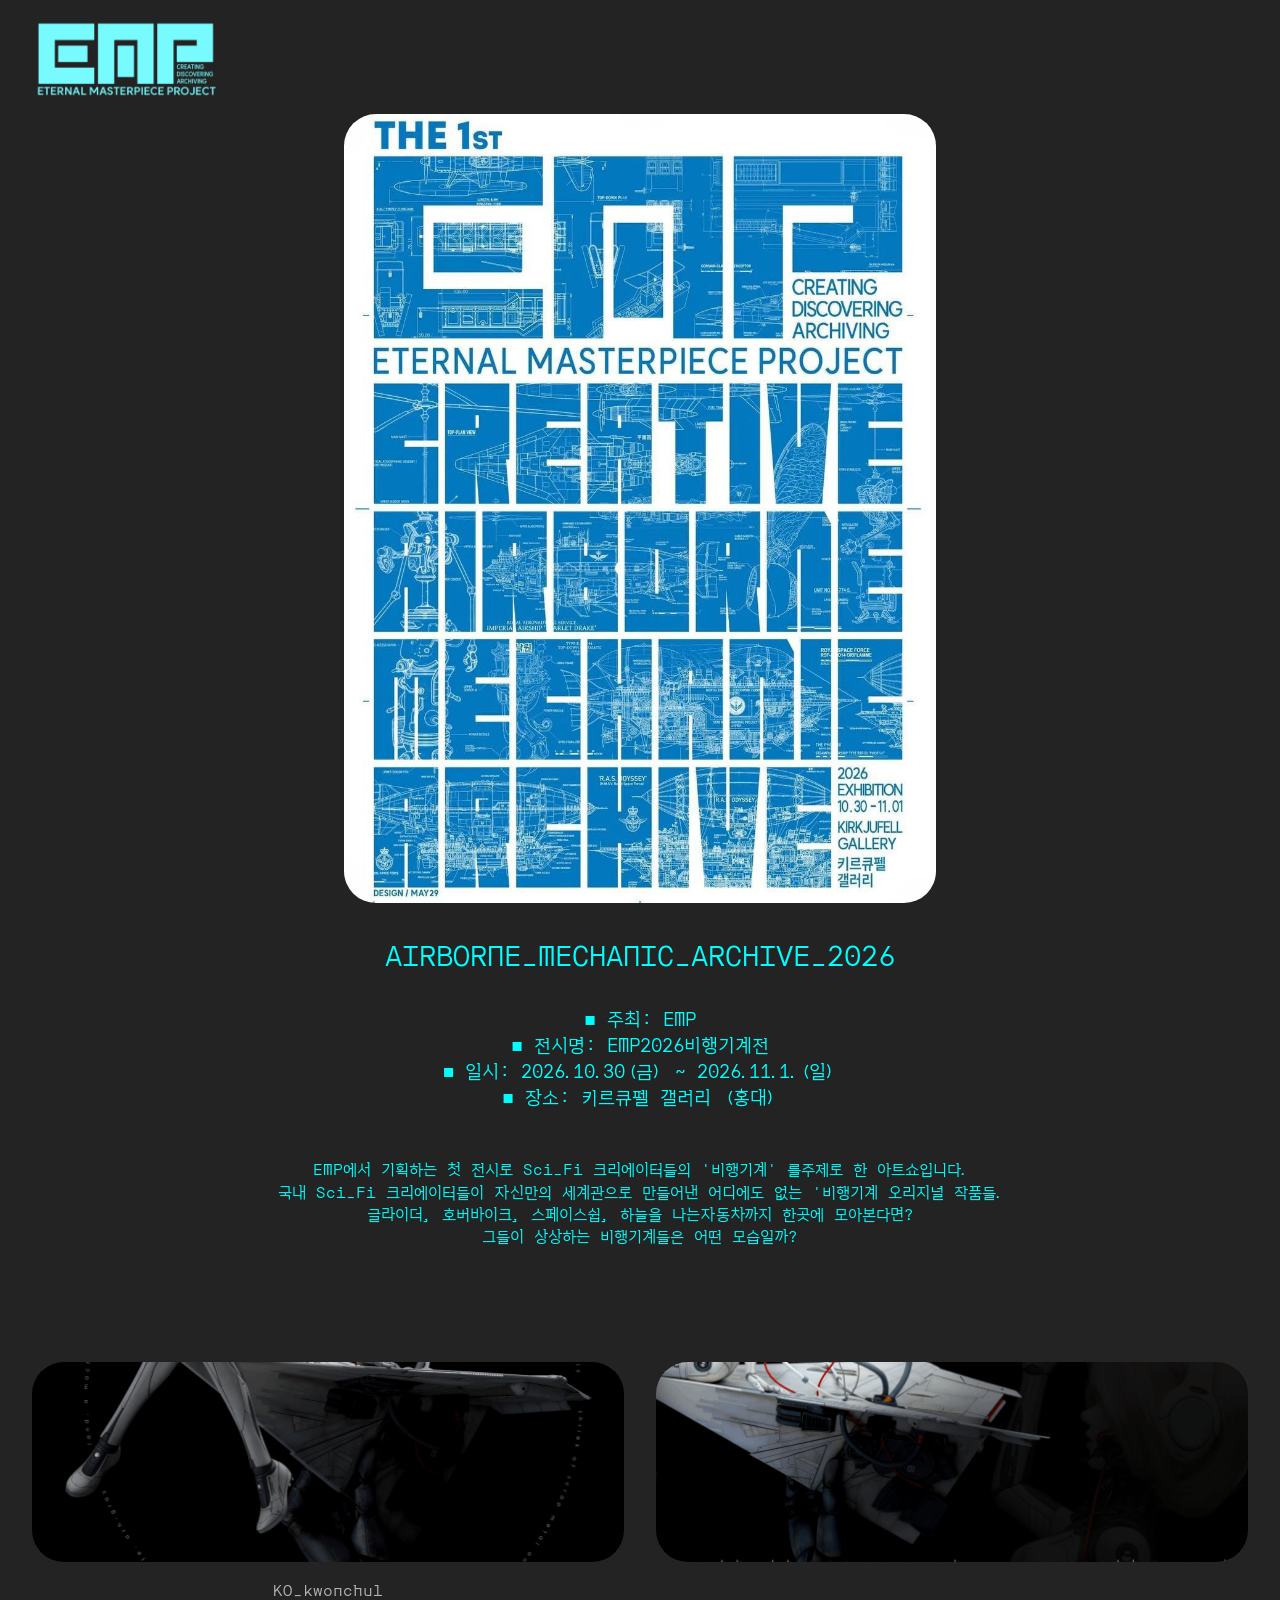
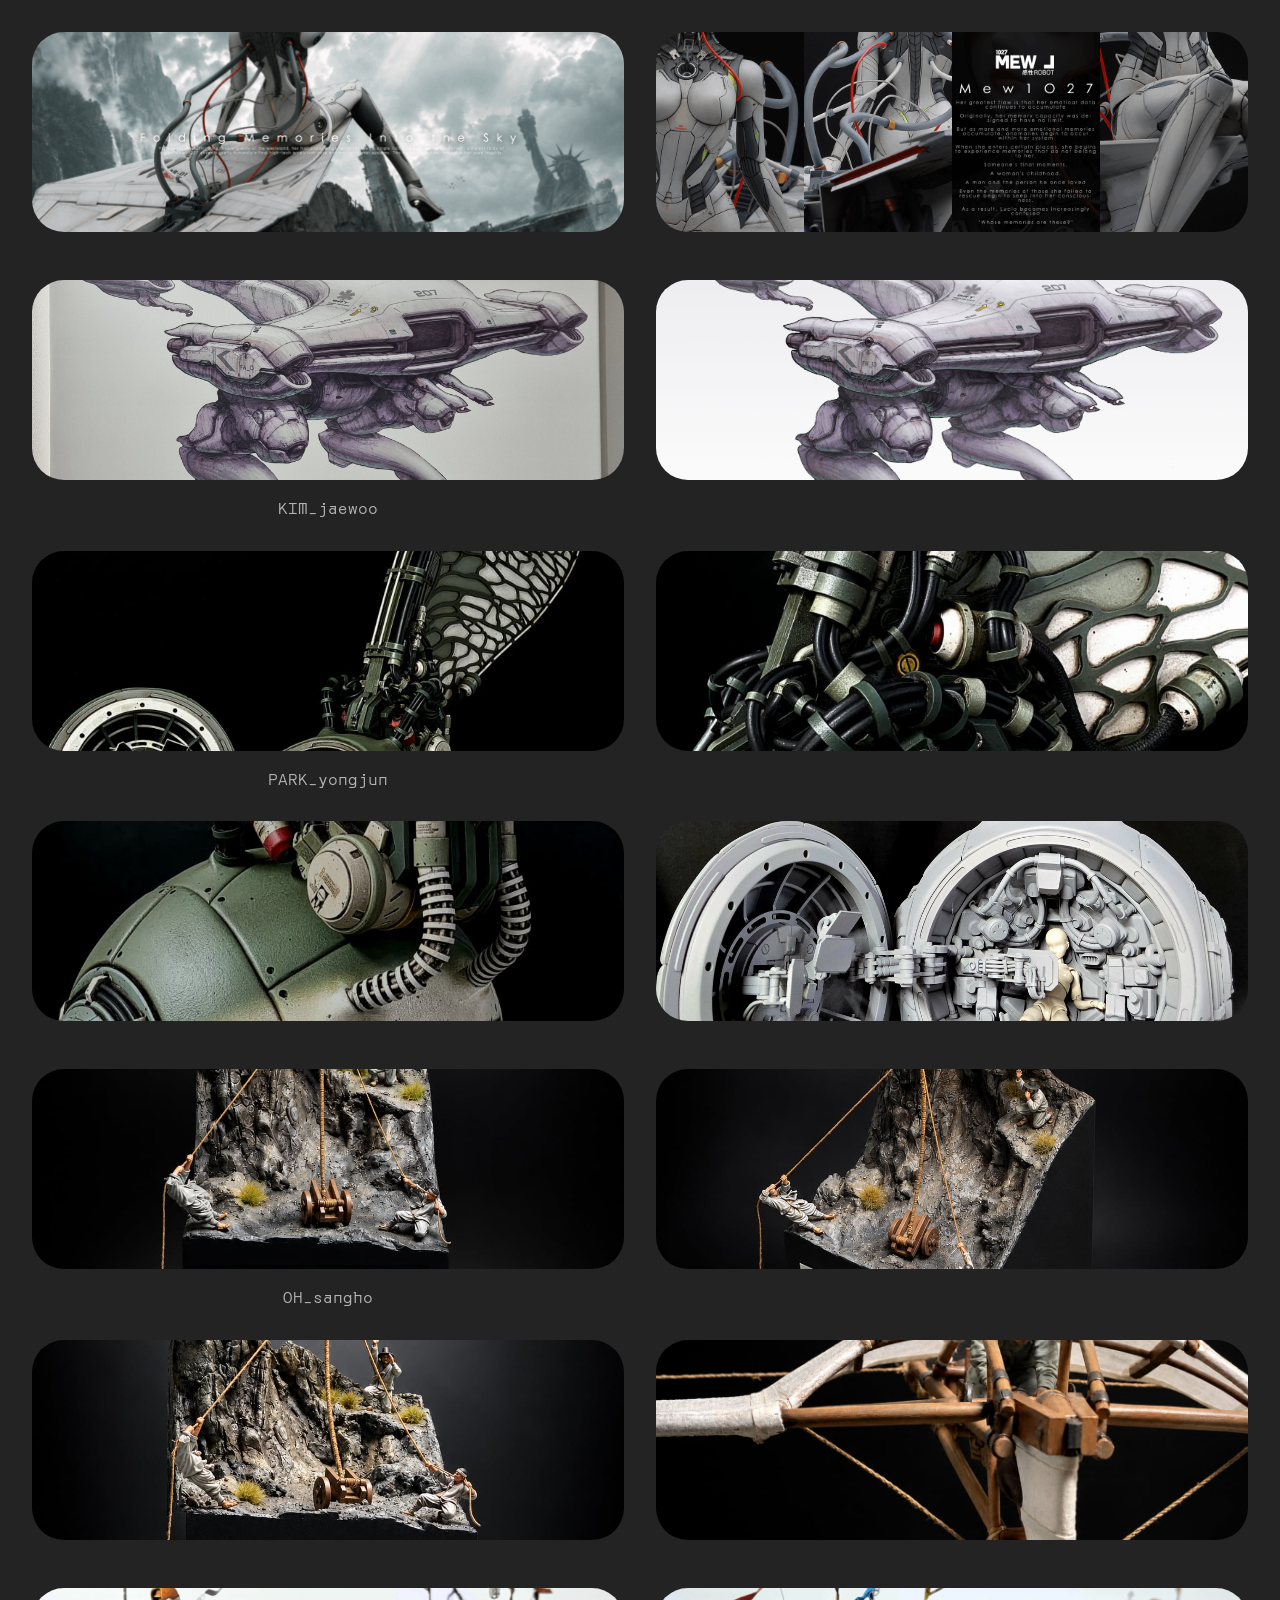
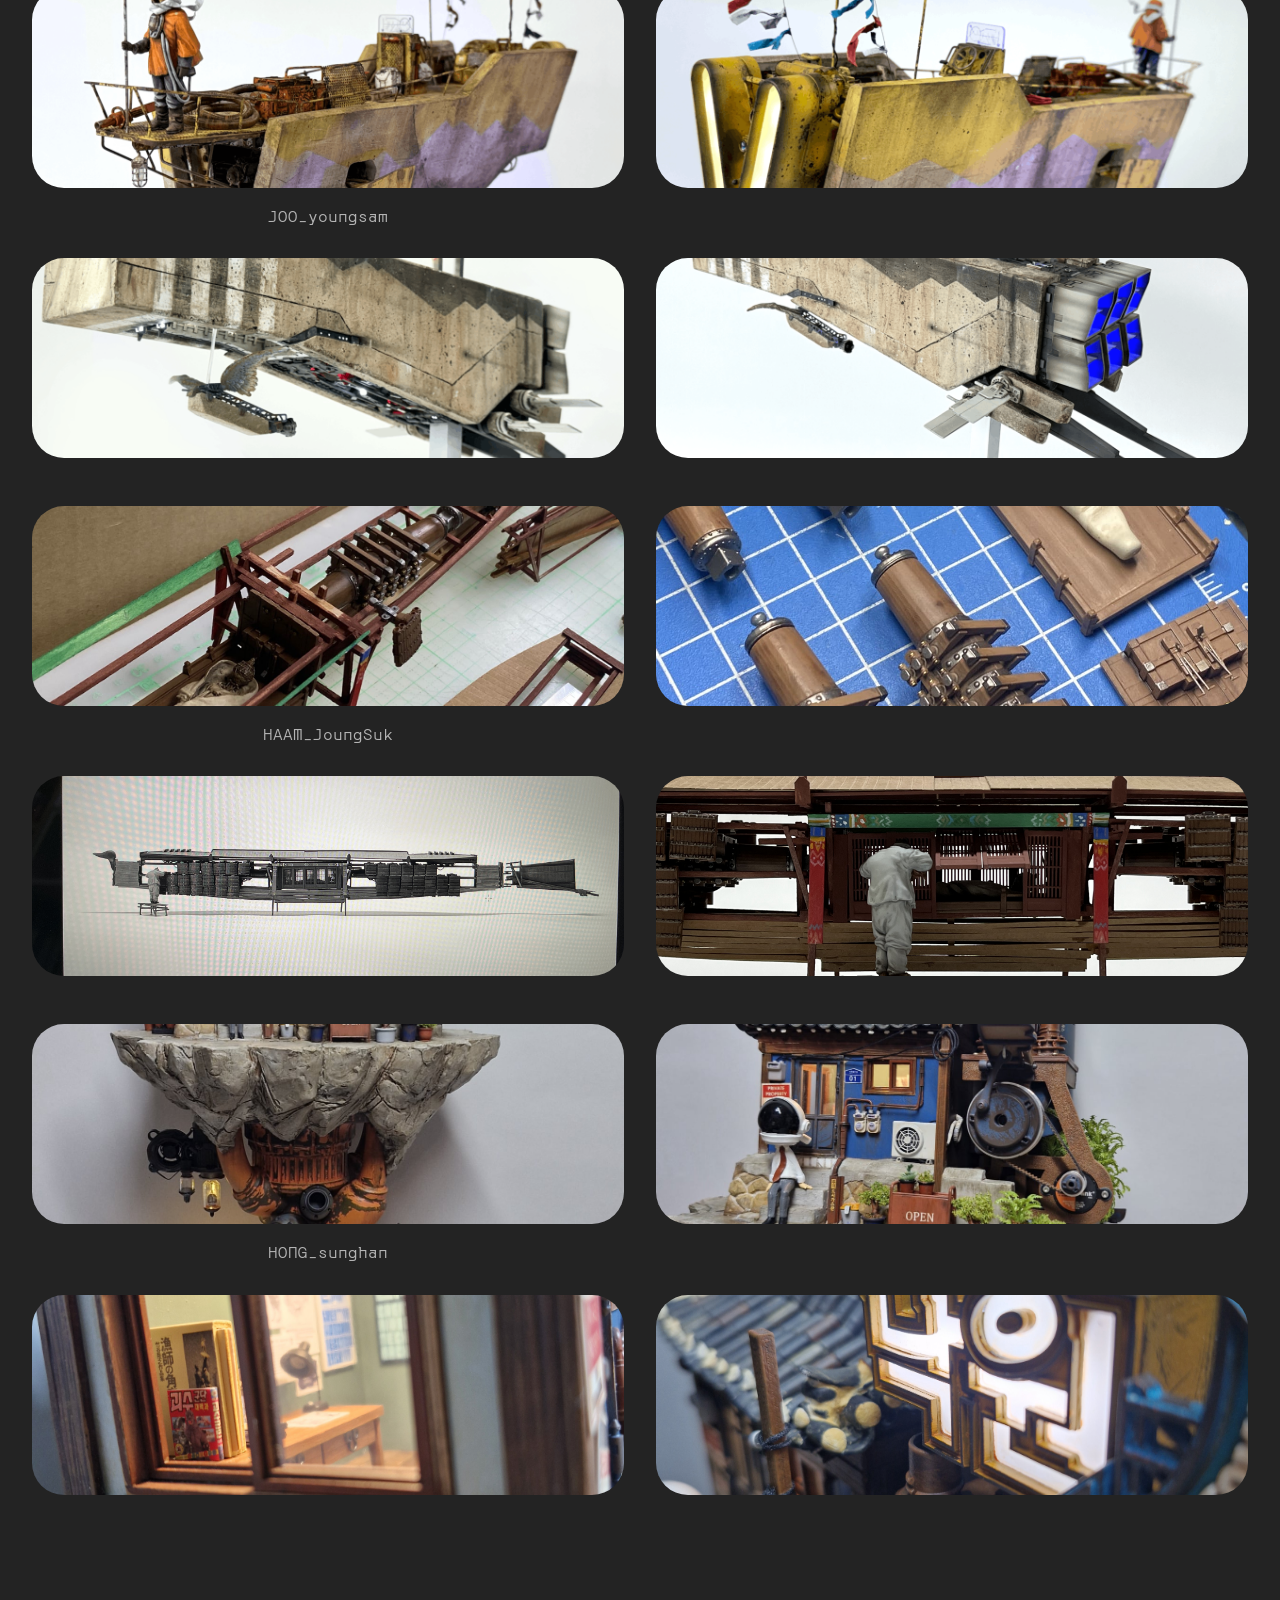
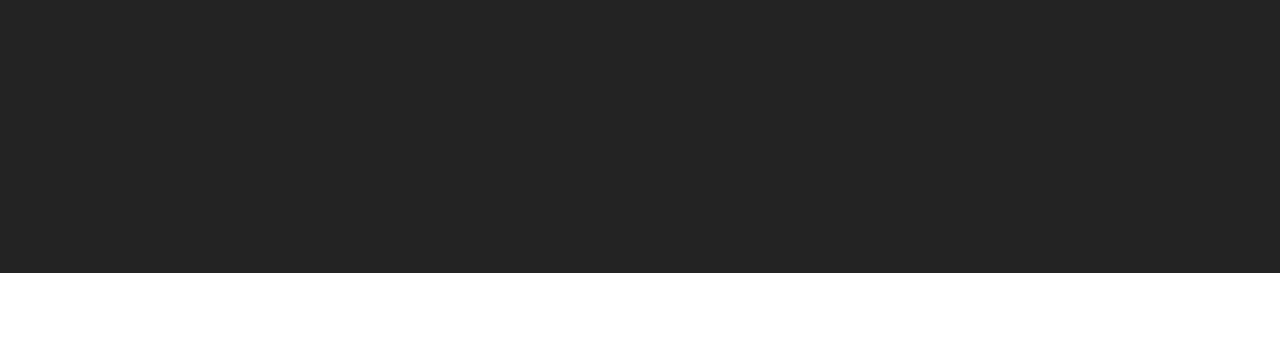
==== commit 3e56f9ec: "1" ====
--- a/2026.html
+++ b/2026.html
@@ -18,7 +18,7 @@
   <link rel="stylesheet" href="assets/theme/css/style.css">
   <link rel="preload" href="https://fonts.googleapis.com/css?family=Orbit:400&display=swap" as="style" onload="this.onload=null;this.rel='stylesheet'">
   <noscript><link rel="stylesheet" href="https://fonts.googleapis.com/css?family=Orbit:400&display=swap"></noscript>
-  <link rel="preload" as="style" href="assets/mobirise/css/mbr-additional.css?v=PeKAIr"><link rel="stylesheet" href="assets/mobirise/css/mbr-additional.css?v=PeKAIr" type="text/css">
+  <link rel="preload" as="style" href="assets/mobirise/css/mbr-additional.css?v=AxppNH"><link rel="stylesheet" href="assets/mobirise/css/mbr-additional.css?v=AxppNH" type="text/css">
 
   
   
@@ -94,112 +94,112 @@
             
             
             <div class="col-12 col-md-6 col-lg-6 item gallery-image active">
-                <div class="item-wrapper mb-3" data-toggle="modal" data-bs-toggle="modal" data-target="#vyZ0WKTY3H-modal" data-bs-target="#vyZ0WKTY3H-modal">
-                    <img class="w-100" src="assets/images/eab3a0eab68cecb2a004-596x963.png" alt="" data-slide-to="0" data-bs-slide-to="0" data-target="#lb-vyZ0WKTY3H" data-bs-target="#lb-vyZ0WKTY3H">
+                <div class="item-wrapper mb-3" data-toggle="modal" data-bs-toggle="modal" data-target="#vz7v0gBlh8-modal" data-bs-target="#vz7v0gBlh8-modal">
+                    <img class="w-100" src="assets/images/eab3a0eab68cecb2a004-596x963.png" alt="" data-slide-to="0" data-bs-slide-to="0" data-target="#lb-vz7v0gBlh8" data-bs-target="#lb-vz7v0gBlh8">
                     <div class="icon-wrapper">
                         <span class="mobi-mbri mobi-mbri-search mbr-iconfont mbr-iconfont-btn"></span>
                     </div>
                 </div>
                 <h6 class="mbr-item-subtitle mbr-fonts-style align-center mb-0 mt-3 display-7">KO_kwonchul</h6>
             </div><div class="col-12 col-md-6 col-lg-6 item gallery-image">
-                <div class="item-wrapper mb-3" data-toggle="modal" data-bs-toggle="modal" data-target="#vyZ0WKTY3H-modal" data-bs-target="#vyZ0WKTY3H-modal">
-                    <img class="w-100" src="assets/images/eab3a0eab68cecb2a005-596x418.png" alt="" data-slide-to="1" data-bs-slide-to="1" data-target="#lb-vyZ0WKTY3H" data-bs-target="#lb-vyZ0WKTY3H">
-                    <div class="icon-wrapper">
-                        <span class="mobi-mbri mobi-mbri-search mbr-iconfont mbr-iconfont-btn"></span>
-                    </div>
-                </div>
-                <h6 class="mbr-item-subtitle mbr-fonts-style align-center mb-0 mt-3 display-7"></h6>
-            </div><div class="col-12 col-md-6 col-lg-6 item gallery-image">
-                <div class="item-wrapper mb-3" data-toggle="modal" data-bs-toggle="modal" data-target="#vyZ0WKTY3H-modal" data-bs-target="#vyZ0WKTY3H-modal">
-                    <img class="w-100" src="assets/images/eab3a0eab68cecb2a006-596x602.png" alt="" data-slide-to="2" data-bs-slide-to="2" data-target="#lb-vyZ0WKTY3H" data-bs-target="#lb-vyZ0WKTY3H">
-                    <div class="icon-wrapper">
-                        <span class="mobi-mbri mobi-mbri-search mbr-iconfont mbr-iconfont-btn"></span>
-                    </div>
-                </div>
-                <h6 class="mbr-item-subtitle mbr-fonts-style align-center mb-0 mt-3 display-7"></h6>
-            </div><div class="col-12 col-md-6 col-lg-6 item gallery-image">
-                <div class="item-wrapper mb-3" data-toggle="modal" data-bs-toggle="modal" data-target="#vyZ0WKTY3H-modal" data-bs-target="#vyZ0WKTY3H-modal">
-                    <img class="w-100" src="assets/images/eab3a0eab68cecb2a007-1600x1400.png" alt="" data-slide-to="3" data-bs-slide-to="3" data-target="#lb-vyZ0WKTY3H" data-bs-target="#lb-vyZ0WKTY3H">
-                    <div class="icon-wrapper">
-                        <span class="mobi-mbri mobi-mbri-search mbr-iconfont mbr-iconfont-btn"></span>
-                    </div>
-                </div>
-                <h6 class="mbr-item-subtitle mbr-fonts-style align-center mb-0 mt-3 display-7"></h6>
-            </div><div class="col-12 col-md-6 col-lg-6 item gallery-image">
-                <div class="item-wrapper mb-3" data-toggle="modal" data-bs-toggle="modal" data-target="#vyZ0WKTY3H-modal" data-bs-target="#vyZ0WKTY3H-modal">
-                    <img class="w-100" src="assets/images/eab980ec9eacec9ab001-4000x3000.jpg" alt="" data-slide-to="4" data-bs-slide-to="4" data-target="#lb-vyZ0WKTY3H" data-bs-target="#lb-vyZ0WKTY3H">
+                <div class="item-wrapper mb-3" data-toggle="modal" data-bs-toggle="modal" data-target="#vz7v0gBlh8-modal" data-bs-target="#vz7v0gBlh8-modal">
+                    <img class="w-100" src="assets/images/eab3a0eab68cecb2a005-596x418.png" alt="" data-slide-to="1" data-bs-slide-to="1" data-target="#lb-vz7v0gBlh8" data-bs-target="#lb-vz7v0gBlh8">
+                    <div class="icon-wrapper">
+                        <span class="mobi-mbri mobi-mbri-search mbr-iconfont mbr-iconfont-btn"></span>
+                    </div>
+                </div>
+                <h6 class="mbr-item-subtitle mbr-fonts-style align-center mb-0 mt-3 display-7"></h6>
+            </div><div class="col-12 col-md-6 col-lg-6 item gallery-image">
+                <div class="item-wrapper mb-3" data-toggle="modal" data-bs-toggle="modal" data-target="#vz7v0gBlh8-modal" data-bs-target="#vz7v0gBlh8-modal">
+                    <img class="w-100" src="assets/images/eab3a0eab68cecb2a006-596x602.png" alt="" data-slide-to="2" data-bs-slide-to="2" data-target="#lb-vz7v0gBlh8" data-bs-target="#lb-vz7v0gBlh8">
+                    <div class="icon-wrapper">
+                        <span class="mobi-mbri mobi-mbri-search mbr-iconfont mbr-iconfont-btn"></span>
+                    </div>
+                </div>
+                <h6 class="mbr-item-subtitle mbr-fonts-style align-center mb-0 mt-3 display-7"></h6>
+            </div><div class="col-12 col-md-6 col-lg-6 item gallery-image">
+                <div class="item-wrapper mb-3" data-toggle="modal" data-bs-toggle="modal" data-target="#vz7v0gBlh8-modal" data-bs-target="#vz7v0gBlh8-modal">
+                    <img class="w-100" src="assets/images/eab3a0eab68cecb2a007-1600x1400.png" alt="" data-slide-to="3" data-bs-slide-to="3" data-target="#lb-vz7v0gBlh8" data-bs-target="#lb-vz7v0gBlh8">
+                    <div class="icon-wrapper">
+                        <span class="mobi-mbri mobi-mbri-search mbr-iconfont mbr-iconfont-btn"></span>
+                    </div>
+                </div>
+                <h6 class="mbr-item-subtitle mbr-fonts-style align-center mb-0 mt-3 display-7"></h6>
+            </div><div class="col-12 col-md-6 col-lg-6 item gallery-image">
+                <div class="item-wrapper mb-3" data-toggle="modal" data-bs-toggle="modal" data-target="#vz7v0gBlh8-modal" data-bs-target="#vz7v0gBlh8-modal">
+                    <img class="w-100" src="assets/images/eab980ec9eacec9ab001-4000x3000.jpg" alt="" data-slide-to="4" data-bs-slide-to="4" data-target="#lb-vz7v0gBlh8" data-bs-target="#lb-vz7v0gBlh8">
                     <div class="icon-wrapper">
                         <span class="mobi-mbri mobi-mbri-search mbr-iconfont mbr-iconfont-btn"></span>
                     </div>
                 </div>
                 <h6 class="mbr-item-subtitle mbr-fonts-style align-center mb-0 mt-3 display-7">KIM_jaewoo</h6>
             </div><div class="col-12 col-md-6 col-lg-6 item gallery-image">
-                <div class="item-wrapper mb-3" data-toggle="modal" data-bs-toggle="modal" data-target="#vyZ0WKTY3H-modal" data-bs-target="#vyZ0WKTY3H-modal">
-                    <img class="w-100" src="assets/images/eab980ec9eacec9ab002-3000x1854.jpg" alt="" data-slide-to="5" data-bs-slide-to="5" data-target="#lb-vyZ0WKTY3H" data-bs-target="#lb-vyZ0WKTY3H">
-                    <div class="icon-wrapper">
-                        <span class="mobi-mbri mobi-mbri-search mbr-iconfont mbr-iconfont-btn"></span>
-                    </div>
-                </div>
-                <h6 class="mbr-item-subtitle mbr-fonts-style align-center mb-0 mt-3 display-7"></h6>
-            </div><div class="col-12 col-md-6 col-lg-6 item gallery-image">
-                <div class="item-wrapper mb-3" data-toggle="modal" data-bs-toggle="modal" data-target="#vyZ0WKTY3H-modal" data-bs-target="#vyZ0WKTY3H-modal">
-                    <img class="w-100" src="assets/images/ebb095ec9aa9eca48005-816x1002.jpg" alt="" data-slide-to="6" data-bs-slide-to="6" data-target="#lb-vyZ0WKTY3H" data-bs-target="#lb-vyZ0WKTY3H">
+                <div class="item-wrapper mb-3" data-toggle="modal" data-bs-toggle="modal" data-target="#vz7v0gBlh8-modal" data-bs-target="#vz7v0gBlh8-modal">
+                    <img class="w-100" src="assets/images/eab980ec9eacec9ab002-3000x1854.jpg" alt="" data-slide-to="5" data-bs-slide-to="5" data-target="#lb-vz7v0gBlh8" data-bs-target="#lb-vz7v0gBlh8">
+                    <div class="icon-wrapper">
+                        <span class="mobi-mbri mobi-mbri-search mbr-iconfont mbr-iconfont-btn"></span>
+                    </div>
+                </div>
+                <h6 class="mbr-item-subtitle mbr-fonts-style align-center mb-0 mt-3 display-7"></h6>
+            </div><div class="col-12 col-md-6 col-lg-6 item gallery-image">
+                <div class="item-wrapper mb-3" data-toggle="modal" data-bs-toggle="modal" data-target="#vz7v0gBlh8-modal" data-bs-target="#vz7v0gBlh8-modal">
+                    <img class="w-100" src="assets/images/ebb095ec9aa9eca48005-816x1002.jpg" alt="" data-slide-to="6" data-bs-slide-to="6" data-target="#lb-vz7v0gBlh8" data-bs-target="#lb-vz7v0gBlh8">
                     <div class="icon-wrapper">
                         <span class="mobi-mbri mobi-mbri-search mbr-iconfont mbr-iconfont-btn"></span>
                     </div>
                 </div>
                 <h6 class="mbr-item-subtitle mbr-fonts-style align-center mb-0 mt-3 display-7">PARK_yongjun</h6>
             </div><div class="col-12 col-md-6 col-lg-6 item gallery-image">
-                <div class="item-wrapper mb-3" data-toggle="modal" data-bs-toggle="modal" data-target="#vyZ0WKTY3H-modal" data-bs-target="#vyZ0WKTY3H-modal">
-                    <img class="w-100" src="assets/images/ebb095ec9aa9eca48006-816x1317.jpg" alt="" data-slide-to="7" data-bs-slide-to="7" data-target="#lb-vyZ0WKTY3H" data-bs-target="#lb-vyZ0WKTY3H">
-                    <div class="icon-wrapper">
-                        <span class="mobi-mbri mobi-mbri-search mbr-iconfont mbr-iconfont-btn"></span>
-                    </div>
-                </div>
-                <h6 class="mbr-item-subtitle mbr-fonts-style align-center mb-0 mt-3 display-7"></h6>
-            </div><div class="col-12 col-md-6 col-lg-6 item gallery-image">
-                <div class="item-wrapper mb-3" data-toggle="modal" data-bs-toggle="modal" data-target="#vyZ0WKTY3H-modal" data-bs-target="#vyZ0WKTY3H-modal">
-                    <img class="w-100" src="assets/images/ebb095ec9aa9eca48007-816x1230.jpg" alt="" data-slide-to="8" data-bs-slide-to="8" data-target="#lb-vyZ0WKTY3H" data-bs-target="#lb-vyZ0WKTY3H">
-                    <div class="icon-wrapper">
-                        <span class="mobi-mbri mobi-mbri-search mbr-iconfont mbr-iconfont-btn"></span>
-                    </div>
-                </div>
-                <h6 class="mbr-item-subtitle mbr-fonts-style align-center mb-0 mt-3 display-7"></h6>
-            </div><div class="col-12 col-md-6 col-lg-6 item gallery-image">
-                <div class="item-wrapper mb-3" data-toggle="modal" data-bs-toggle="modal" data-target="#vyZ0WKTY3H-modal" data-bs-target="#vyZ0WKTY3H-modal">
-                    <img class="w-100" src="assets/images/ebb095ec9aa9eca48004-2246x2068.jpg" alt="" data-slide-to="9" data-bs-slide-to="9" data-target="#lb-vyZ0WKTY3H" data-bs-target="#lb-vyZ0WKTY3H">
-                    <div class="icon-wrapper">
-                        <span class="mobi-mbri mobi-mbri-search mbr-iconfont mbr-iconfont-btn"></span>
-                    </div>
-                </div>
-                <h6 class="mbr-item-subtitle mbr-fonts-style align-center mb-0 mt-3 display-7"></h6>
-            </div><div class="col-12 col-md-6 col-lg-6 item gallery-image">
-                <div class="item-wrapper mb-3" data-toggle="modal" data-bs-toggle="modal" data-target="#vyZ0WKTY3H-modal" data-bs-target="#vyZ0WKTY3H-modal">
-                    <img class="w-100" src="assets/images/ec98a4ec8381ed98b803-1440x1081.jpg" alt="" data-slide-to="10" data-bs-slide-to="10" data-target="#lb-vyZ0WKTY3H" data-bs-target="#lb-vyZ0WKTY3H">
+                <div class="item-wrapper mb-3" data-toggle="modal" data-bs-toggle="modal" data-target="#vz7v0gBlh8-modal" data-bs-target="#vz7v0gBlh8-modal">
+                    <img class="w-100" src="assets/images/ebb095ec9aa9eca48006-816x1317.jpg" alt="" data-slide-to="7" data-bs-slide-to="7" data-target="#lb-vz7v0gBlh8" data-bs-target="#lb-vz7v0gBlh8">
+                    <div class="icon-wrapper">
+                        <span class="mobi-mbri mobi-mbri-search mbr-iconfont mbr-iconfont-btn"></span>
+                    </div>
+                </div>
+                <h6 class="mbr-item-subtitle mbr-fonts-style align-center mb-0 mt-3 display-7"></h6>
+            </div><div class="col-12 col-md-6 col-lg-6 item gallery-image">
+                <div class="item-wrapper mb-3" data-toggle="modal" data-bs-toggle="modal" data-target="#vz7v0gBlh8-modal" data-bs-target="#vz7v0gBlh8-modal">
+                    <img class="w-100" src="assets/images/ebb095ec9aa9eca48007-816x1230.jpg" alt="" data-slide-to="8" data-bs-slide-to="8" data-target="#lb-vz7v0gBlh8" data-bs-target="#lb-vz7v0gBlh8">
+                    <div class="icon-wrapper">
+                        <span class="mobi-mbri mobi-mbri-search mbr-iconfont mbr-iconfont-btn"></span>
+                    </div>
+                </div>
+                <h6 class="mbr-item-subtitle mbr-fonts-style align-center mb-0 mt-3 display-7"></h6>
+            </div><div class="col-12 col-md-6 col-lg-6 item gallery-image">
+                <div class="item-wrapper mb-3" data-toggle="modal" data-bs-toggle="modal" data-target="#vz7v0gBlh8-modal" data-bs-target="#vz7v0gBlh8-modal">
+                    <img class="w-100" src="assets/images/ebb095ec9aa9eca48004-2246x2068.jpg" alt="" data-slide-to="9" data-bs-slide-to="9" data-target="#lb-vz7v0gBlh8" data-bs-target="#lb-vz7v0gBlh8">
+                    <div class="icon-wrapper">
+                        <span class="mobi-mbri mobi-mbri-search mbr-iconfont mbr-iconfont-btn"></span>
+                    </div>
+                </div>
+                <h6 class="mbr-item-subtitle mbr-fonts-style align-center mb-0 mt-3 display-7"></h6>
+            </div><div class="col-12 col-md-6 col-lg-6 item gallery-image">
+                <div class="item-wrapper mb-3" data-toggle="modal" data-bs-toggle="modal" data-target="#vz7v0gBlh8-modal" data-bs-target="#vz7v0gBlh8-modal">
+                    <img class="w-100" src="assets/images/ec98a4ec8381ed98b809-1086x1448.jpg" alt="" data-slide-to="10" data-bs-slide-to="10" data-target="#lb-vz7v0gBlh8" data-bs-target="#lb-vz7v0gBlh8">
                     <div class="icon-wrapper">
                         <span class="mobi-mbri mobi-mbri-search mbr-iconfont mbr-iconfont-btn"></span>
                     </div>
                 </div>
                 <h6 class="mbr-item-subtitle mbr-fonts-style align-center mb-0 mt-3 display-7">OH_sangho</h6>
             </div><div class="col-12 col-md-6 col-lg-6 item gallery-image">
-                <div class="item-wrapper mb-3" data-toggle="modal" data-bs-toggle="modal" data-target="#vyZ0WKTY3H-modal" data-bs-target="#vyZ0WKTY3H-modal">
-                    <img class="w-100" src="assets/images/ec98a4ec8381ed98b804-1440x1081.jpg" alt="" data-slide-to="11" data-bs-slide-to="11" data-target="#lb-vyZ0WKTY3H" data-bs-target="#lb-vyZ0WKTY3H">
-                    <div class="icon-wrapper">
-                        <span class="mobi-mbri mobi-mbri-search mbr-iconfont mbr-iconfont-btn"></span>
-                    </div>
-                </div>
-                <h6 class="mbr-item-subtitle mbr-fonts-style align-center mb-0 mt-3 display-7"></h6>
-            </div><div class="col-12 col-md-6 col-lg-6 item gallery-image">
-                <div class="item-wrapper mb-3" data-toggle="modal" data-bs-toggle="modal" data-target="#vyZ0WKTY3H-modal" data-bs-target="#vyZ0WKTY3H-modal">
-                    <img class="w-100" src="assets/images/ec98a4ec8381ed98b805-1440x1081.jpg" alt="" data-slide-to="12" data-bs-slide-to="12" data-target="#lb-vyZ0WKTY3H" data-bs-target="#lb-vyZ0WKTY3H">
-                    <div class="icon-wrapper">
-                        <span class="mobi-mbri mobi-mbri-search mbr-iconfont mbr-iconfont-btn"></span>
-                    </div>
-                </div>
-                <h6 class="mbr-item-subtitle mbr-fonts-style align-center mb-0 mt-3 display-7"></h6>
-            </div><div class="col-12 col-md-6 col-lg-6 item gallery-image">
-                <div class="item-wrapper mb-3" data-toggle="modal" data-bs-toggle="modal" data-target="#vyZ0WKTY3H-modal" data-bs-target="#vyZ0WKTY3H-modal">
-                    <img class="w-100" src="assets/images/ec98a4ec8381ed98b806-1440x1081.jpg" alt="" data-slide-to="13" data-bs-slide-to="13" data-target="#lb-vyZ0WKTY3H" data-bs-target="#lb-vyZ0WKTY3H">
+                <div class="item-wrapper mb-3" data-toggle="modal" data-bs-toggle="modal" data-target="#vz7v0gBlh8-modal" data-bs-target="#vz7v0gBlh8-modal">
+                    <img class="w-100" src="assets/images/ec98a4ec8381ed98b808-1086x1448.jpg" alt="" data-slide-to="11" data-bs-slide-to="11" data-target="#lb-vz7v0gBlh8" data-bs-target="#lb-vz7v0gBlh8">
+                    <div class="icon-wrapper">
+                        <span class="mobi-mbri mobi-mbri-search mbr-iconfont mbr-iconfont-btn"></span>
+                    </div>
+                </div>
+                <h6 class="mbr-item-subtitle mbr-fonts-style align-center mb-0 mt-3 display-7"></h6>
+            </div><div class="col-12 col-md-6 col-lg-6 item gallery-image">
+                <div class="item-wrapper mb-3" data-toggle="modal" data-bs-toggle="modal" data-target="#vz7v0gBlh8-modal" data-bs-target="#vz7v0gBlh8-modal">
+                    <img class="w-100" src="assets/images/ec98a4ec8381ed98b807-1086x1448.jpg" alt="" data-slide-to="12" data-bs-slide-to="12" data-target="#lb-vz7v0gBlh8" data-bs-target="#lb-vz7v0gBlh8">
+                    <div class="icon-wrapper">
+                        <span class="mobi-mbri mobi-mbri-search mbr-iconfont mbr-iconfont-btn"></span>
+                    </div>
+                </div>
+                <h6 class="mbr-item-subtitle mbr-fonts-style align-center mb-0 mt-3 display-7"></h6>
+            </div><div class="col-12 col-md-6 col-lg-6 item gallery-image">
+                <div class="item-wrapper mb-3" data-toggle="modal" data-bs-toggle="modal" data-target="#vz7v0gBlh8-modal" data-bs-target="#vz7v0gBlh8-modal">
+                    <img class="w-100" src="assets/images/ec98a4ec8381ed98b810-1256x942.jpg" alt="" data-slide-to="13" data-bs-slide-to="13" data-target="#lb-vz7v0gBlh8" data-bs-target="#lb-vz7v0gBlh8">
                     <div class="icon-wrapper">
                         <span class="mobi-mbri mobi-mbri-search mbr-iconfont mbr-iconfont-btn"></span>
                     </div>
@@ -207,80 +207,96 @@
                 <h6 class="mbr-item-subtitle mbr-fonts-style align-center mb-0 mt-3 display-7"></h6>
             </div>
             <div class="col-12 col-md-6 col-lg-6 item gallery-image">
-                <div class="item-wrapper mb-3" data-toggle="modal" data-bs-toggle="modal" data-target="#vyZ0WKTY3H-modal" data-bs-target="#vyZ0WKTY3H-modal">
-                    <img class="w-100" src="assets/images/eca3bcec9881ec82bc03-1256x942.png" alt="" data-slide-to="14" data-bs-slide-to="14" data-target="#lb-vyZ0WKTY3H" data-bs-target="#lb-vyZ0WKTY3H">
+                <div class="item-wrapper mb-3" data-toggle="modal" data-bs-toggle="modal" data-target="#vz7v0gBlh8-modal" data-bs-target="#vz7v0gBlh8-modal">
+                    <img class="w-100" src="assets/images/eca3bcec9881ec82bc03-1256x942.png" alt="" data-slide-to="14" data-bs-slide-to="14" data-target="#lb-vz7v0gBlh8" data-bs-target="#lb-vz7v0gBlh8">
                     <div class="icon-wrapper">
                         <span class="mobi-mbri mobi-mbri-search mbr-iconfont mbr-iconfont-btn"></span>
                     </div>
                 </div>
                 <h6 class="mbr-item-subtitle mbr-fonts-style align-center mb-0 mt-3 display-7">JOO_youngsam</h6>
             </div><div class="col-12 col-md-6 col-lg-6 item gallery-image">
-                <div class="item-wrapper mb-3" data-toggle="modal" data-bs-toggle="modal" data-target="#vyZ0WKTY3H-modal" data-bs-target="#vyZ0WKTY3H-modal">
-                    <img class="w-100" src="assets/images/eca3bcec9881ec82bc04-1256x942.png" alt="" data-slide-to="15" data-bs-slide-to="15" data-target="#lb-vyZ0WKTY3H" data-bs-target="#lb-vyZ0WKTY3H">
-                    <div class="icon-wrapper">
-                        <span class="mobi-mbri mobi-mbri-search mbr-iconfont mbr-iconfont-btn"></span>
-                    </div>
-                </div>
-                <h6 class="mbr-item-subtitle mbr-fonts-style align-center mb-0 mt-3 display-7"></h6>
-            </div><div class="col-12 col-md-6 col-lg-6 item gallery-image">
-                <div class="item-wrapper mb-3" data-toggle="modal" data-bs-toggle="modal" data-target="#vyZ0WKTY3H-modal" data-bs-target="#vyZ0WKTY3H-modal">
-                    <img class="w-100" src="assets/images/eca3bcec9881ec82bc07-1256x942.png" alt="" data-slide-to="16" data-bs-slide-to="16" data-target="#lb-vyZ0WKTY3H" data-bs-target="#lb-vyZ0WKTY3H">
-                    <div class="icon-wrapper">
-                        <span class="mobi-mbri mobi-mbri-search mbr-iconfont mbr-iconfont-btn"></span>
-                    </div>
-                </div>
-                <h6 class="mbr-item-subtitle mbr-fonts-style align-center mb-0 mt-3 display-7"></h6>
-            </div><div class="col-12 col-md-6 col-lg-6 item gallery-image">
-                <div class="item-wrapper mb-3" data-toggle="modal" data-bs-toggle="modal" data-target="#vyZ0WKTY3H-modal" data-bs-target="#vyZ0WKTY3H-modal">
-                    <img class="w-100" src="assets/images/eca3bcec9881ec82bc08-1256x942.png" alt="" data-slide-to="17" data-bs-slide-to="17" data-target="#lb-vyZ0WKTY3H" data-bs-target="#lb-vyZ0WKTY3H">
-                    <div class="icon-wrapper">
-                        <span class="mobi-mbri mobi-mbri-search mbr-iconfont mbr-iconfont-btn"></span>
-                    </div>
-                </div>
-                <h6 class="mbr-item-subtitle mbr-fonts-style align-center mb-0 mt-3 display-7"></h6>
-            </div><div class="col-12 col-md-6 col-lg-6 item gallery-image">
-                <div class="item-wrapper mb-3" data-toggle="modal" data-bs-toggle="modal" data-target="#vyZ0WKTY3H-modal" data-bs-target="#vyZ0WKTY3H-modal">
-                    <img class="w-100" src="assets/images/ed95a8eca095ec849d03-1440x1081.jpg" alt="" data-slide-to="18" data-bs-slide-to="18" data-target="#lb-vyZ0WKTY3H" data-bs-target="#lb-vyZ0WKTY3H">
+                <div class="item-wrapper mb-3" data-toggle="modal" data-bs-toggle="modal" data-target="#vz7v0gBlh8-modal" data-bs-target="#vz7v0gBlh8-modal">
+                    <img class="w-100" src="assets/images/eca3bcec9881ec82bc04-1256x942.png" alt="" data-slide-to="15" data-bs-slide-to="15" data-target="#lb-vz7v0gBlh8" data-bs-target="#lb-vz7v0gBlh8">
+                    <div class="icon-wrapper">
+                        <span class="mobi-mbri mobi-mbri-search mbr-iconfont mbr-iconfont-btn"></span>
+                    </div>
+                </div>
+                <h6 class="mbr-item-subtitle mbr-fonts-style align-center mb-0 mt-3 display-7"></h6>
+            </div><div class="col-12 col-md-6 col-lg-6 item gallery-image">
+                <div class="item-wrapper mb-3" data-toggle="modal" data-bs-toggle="modal" data-target="#vz7v0gBlh8-modal" data-bs-target="#vz7v0gBlh8-modal">
+                    <img class="w-100" src="assets/images/eca3bcec9881ec82bc07-1256x942.png" alt="" data-slide-to="16" data-bs-slide-to="16" data-target="#lb-vz7v0gBlh8" data-bs-target="#lb-vz7v0gBlh8">
+                    <div class="icon-wrapper">
+                        <span class="mobi-mbri mobi-mbri-search mbr-iconfont mbr-iconfont-btn"></span>
+                    </div>
+                </div>
+                <h6 class="mbr-item-subtitle mbr-fonts-style align-center mb-0 mt-3 display-7"></h6>
+            </div><div class="col-12 col-md-6 col-lg-6 item gallery-image">
+                <div class="item-wrapper mb-3" data-toggle="modal" data-bs-toggle="modal" data-target="#vz7v0gBlh8-modal" data-bs-target="#vz7v0gBlh8-modal">
+                    <img class="w-100" src="assets/images/eca3bcec9881ec82bc08-1256x942.png" alt="" data-slide-to="17" data-bs-slide-to="17" data-target="#lb-vz7v0gBlh8" data-bs-target="#lb-vz7v0gBlh8">
+                    <div class="icon-wrapper">
+                        <span class="mobi-mbri mobi-mbri-search mbr-iconfont mbr-iconfont-btn"></span>
+                    </div>
+                </div>
+                <h6 class="mbr-item-subtitle mbr-fonts-style align-center mb-0 mt-3 display-7"></h6>
+            </div><div class="col-12 col-md-6 col-lg-6 item gallery-image">
+                <div class="item-wrapper mb-3" data-toggle="modal" data-bs-toggle="modal" data-target="#vz7v0gBlh8-modal" data-bs-target="#vz7v0gBlh8-modal">
+                    <img class="w-100" src="assets/images/ed95a8eca095ec849d03-1440x1081.jpg" alt="" data-slide-to="18" data-bs-slide-to="18" data-target="#lb-vz7v0gBlh8" data-bs-target="#lb-vz7v0gBlh8">
                     <div class="icon-wrapper">
                         <span class="mobi-mbri mobi-mbri-search mbr-iconfont mbr-iconfont-btn"></span>
                     </div>
                 </div>
                 <h6 class="mbr-item-subtitle mbr-fonts-style align-center mb-0 mt-3 display-7">HAAM_JoungSuk</h6>
             </div><div class="col-12 col-md-6 col-lg-6 item gallery-image">
-                <div class="item-wrapper mb-3" data-toggle="modal" data-bs-toggle="modal" data-target="#vyZ0WKTY3H-modal" data-bs-target="#vyZ0WKTY3H-modal">
-                    <img class="w-100" src="assets/images/ed95a8eca095ec849d04-1040x1386.jpg" alt="" data-slide-to="19" data-bs-slide-to="19" data-target="#lb-vyZ0WKTY3H" data-bs-target="#lb-vyZ0WKTY3H">
-                    <div class="icon-wrapper">
-                        <span class="mobi-mbri mobi-mbri-search mbr-iconfont mbr-iconfont-btn"></span>
-                    </div>
-                </div>
-                <h6 class="mbr-item-subtitle mbr-fonts-style align-center mb-0 mt-3 display-7"></h6>
-            </div><div class="col-12 col-md-6 col-lg-6 item gallery-image">
-                <div class="item-wrapper mb-3" data-toggle="modal" data-bs-toggle="modal" data-target="#vyZ0WKTY3H-modal" data-bs-target="#vyZ0WKTY3H-modal">
-                    <img class="w-100" src="assets/images/ed998dec84b1ed959c09-1256x1675.jpg" alt="" data-slide-to="20" data-bs-slide-to="20" data-target="#lb-vyZ0WKTY3H" data-bs-target="#lb-vyZ0WKTY3H">
+                <div class="item-wrapper mb-3" data-toggle="modal" data-bs-toggle="modal" data-target="#vz7v0gBlh8-modal" data-bs-target="#vz7v0gBlh8-modal">
+                    <img class="w-100" src="assets/images/ed95a8eca095ec849d04-1040x1386.jpg" alt="" data-slide-to="19" data-bs-slide-to="19" data-target="#lb-vz7v0gBlh8" data-bs-target="#lb-vz7v0gBlh8">
+                    <div class="icon-wrapper">
+                        <span class="mobi-mbri mobi-mbri-search mbr-iconfont mbr-iconfont-btn"></span>
+                    </div>
+                </div>
+                <h6 class="mbr-item-subtitle mbr-fonts-style align-center mb-0 mt-3 display-7"></h6>
+            </div><div class="col-12 col-md-6 col-lg-6 item gallery-image">
+                <div class="item-wrapper mb-3" data-toggle="modal" data-bs-toggle="modal" data-target="#vz7v0gBlh8-modal" data-bs-target="#vz7v0gBlh8-modal">
+                    <img class="w-100" src="assets/images/ed95a8eca095ec849d08-4032x3024.jpg" alt="" data-slide-to="20" data-bs-slide-to="20" data-target="#lb-vz7v0gBlh8" data-bs-target="#lb-vz7v0gBlh8">
+                    <div class="icon-wrapper">
+                        <span class="mobi-mbri mobi-mbri-search mbr-iconfont mbr-iconfont-btn"></span>
+                    </div>
+                </div>
+                <h6 class="mbr-item-subtitle mbr-fonts-style align-center mb-0 mt-3 display-7"></h6>
+            </div><div class="col-12 col-md-6 col-lg-6 item gallery-image">
+                <div class="item-wrapper mb-3" data-toggle="modal" data-bs-toggle="modal" data-target="#vz7v0gBlh8-modal" data-bs-target="#vz7v0gBlh8-modal">
+                    <img class="w-100" src="assets/images/ed95a8eca095ec849d09-4032x3024.jpg" alt="" data-slide-to="21" data-bs-slide-to="21" data-target="#lb-vz7v0gBlh8" data-bs-target="#lb-vz7v0gBlh8">
+                    <div class="icon-wrapper">
+                        <span class="mobi-mbri mobi-mbri-search mbr-iconfont mbr-iconfont-btn"></span>
+                    </div>
+                </div>
+                <h6 class="mbr-item-subtitle mbr-fonts-style align-center mb-0 mt-3 display-7"></h6>
+            </div><div class="col-12 col-md-6 col-lg-6 item gallery-image">
+                <div class="item-wrapper mb-3" data-toggle="modal" data-bs-toggle="modal" data-target="#vz7v0gBlh8-modal" data-bs-target="#vz7v0gBlh8-modal">
+                    <img class="w-100" src="assets/images/ed998dec84b1ed959c09-1256x1675.jpg" alt="" data-slide-to="22" data-bs-slide-to="22" data-target="#lb-vz7v0gBlh8" data-bs-target="#lb-vz7v0gBlh8">
                     <div class="icon-wrapper">
                         <span class="mobi-mbri mobi-mbri-search mbr-iconfont mbr-iconfont-btn"></span>
                     </div>
                 </div>
                 <h6 class="mbr-item-subtitle mbr-fonts-style align-center mb-0 mt-3 display-7">HONG_sunghan</h6>
             </div><div class="col-12 col-md-6 col-lg-6 item gallery-image">
-                <div class="item-wrapper mb-3" data-toggle="modal" data-bs-toggle="modal" data-target="#vyZ0WKTY3H-modal" data-bs-target="#vyZ0WKTY3H-modal">
-                    <img class="w-100" src="assets/images/ed998dec84b1ed959c05-1256x1675.jpg" alt="" data-slide-to="21" data-bs-slide-to="21" data-target="#lb-vyZ0WKTY3H" data-bs-target="#lb-vyZ0WKTY3H">
-                    <div class="icon-wrapper">
-                        <span class="mobi-mbri mobi-mbri-search mbr-iconfont mbr-iconfont-btn"></span>
-                    </div>
-                </div>
-                <h6 class="mbr-item-subtitle mbr-fonts-style align-center mb-0 mt-3 display-7"></h6>
-            </div><div class="col-12 col-md-6 col-lg-6 item gallery-image">
-                <div class="item-wrapper mb-3" data-toggle="modal" data-bs-toggle="modal" data-target="#vyZ0WKTY3H-modal" data-bs-target="#vyZ0WKTY3H-modal">
-                    <img class="w-100" src="assets/images/ed998dec84b1ed959c07-3000x4000.jpg" alt="" data-slide-to="22" data-bs-slide-to="22" data-target="#lb-vyZ0WKTY3H" data-bs-target="#lb-vyZ0WKTY3H">
-                    <div class="icon-wrapper">
-                        <span class="mobi-mbri mobi-mbri-search mbr-iconfont mbr-iconfont-btn"></span>
-                    </div>
-                </div>
-                <h6 class="mbr-item-subtitle mbr-fonts-style align-center mb-0 mt-3 display-7"></h6>
-            </div><div class="col-12 col-md-6 col-lg-6 item gallery-image">
-                <div class="item-wrapper mb-3" data-toggle="modal" data-bs-toggle="modal" data-target="#vyZ0WKTY3H-modal" data-bs-target="#vyZ0WKTY3H-modal">
-                    <img class="w-100" src="assets/images/ed998dec84b1ed959c08-3000x4000.jpg" alt="" data-slide-to="23" data-bs-slide-to="23" data-target="#lb-vyZ0WKTY3H" data-bs-target="#lb-vyZ0WKTY3H">
+                <div class="item-wrapper mb-3" data-toggle="modal" data-bs-toggle="modal" data-target="#vz7v0gBlh8-modal" data-bs-target="#vz7v0gBlh8-modal">
+                    <img class="w-100" src="assets/images/ed998dec84b1ed959c05-1256x1675.jpg" alt="" data-slide-to="23" data-bs-slide-to="23" data-target="#lb-vz7v0gBlh8" data-bs-target="#lb-vz7v0gBlh8">
+                    <div class="icon-wrapper">
+                        <span class="mobi-mbri mobi-mbri-search mbr-iconfont mbr-iconfont-btn"></span>
+                    </div>
+                </div>
+                <h6 class="mbr-item-subtitle mbr-fonts-style align-center mb-0 mt-3 display-7"></h6>
+            </div><div class="col-12 col-md-6 col-lg-6 item gallery-image">
+                <div class="item-wrapper mb-3" data-toggle="modal" data-bs-toggle="modal" data-target="#vz7v0gBlh8-modal" data-bs-target="#vz7v0gBlh8-modal">
+                    <img class="w-100" src="assets/images/ed998dec84b1ed959c07-3000x4000.jpg" alt="" data-slide-to="24" data-bs-slide-to="24" data-target="#lb-vz7v0gBlh8" data-bs-target="#lb-vz7v0gBlh8">
+                    <div class="icon-wrapper">
+                        <span class="mobi-mbri mobi-mbri-search mbr-iconfont mbr-iconfont-btn"></span>
+                    </div>
+                </div>
+                <h6 class="mbr-item-subtitle mbr-fonts-style align-center mb-0 mt-3 display-7"></h6>
+            </div><div class="col-12 col-md-6 col-lg-6 item gallery-image">
+                <div class="item-wrapper mb-3" data-toggle="modal" data-bs-toggle="modal" data-target="#vz7v0gBlh8-modal" data-bs-target="#vz7v0gBlh8-modal">
+                    <img class="w-100" src="assets/images/ed998dec84b1ed959c08-3000x4000.jpg" alt="" data-slide-to="25" data-bs-slide-to="25" data-target="#lb-vz7v0gBlh8" data-bs-target="#lb-vz7v0gBlh8">
                     <div class="icon-wrapper">
                         <span class="mobi-mbri mobi-mbri-search mbr-iconfont mbr-iconfont-btn"></span>
                     </div>
@@ -292,11 +308,11 @@
             
         </div>
 
-        <div class="modal mbr-slider" tabindex="-1" role="dialog" aria-hidden="true" id="vyZ0WKTY3H-modal">
+        <div class="modal mbr-slider" tabindex="-1" role="dialog" aria-hidden="true" id="vz7v0gBlh8-modal">
             <div class="modal-dialog" role="document">
                 <div class="modal-content">
                     <div class="modal-body">
-                        <div class="carousel slide carousel-fade" data-pause="false" data-bs-pause="false" id="lb-vyZ0WKTY3H" data-interval="6000" data-bs-interval="6000">
+                        <div class="carousel slide carousel-fade" data-pause="false" data-bs-pause="false" id="lb-vz7v0gBlh8" data-interval="6000" data-bs-interval="6000">
                             <div class="carousel-inner">
                                 
                                 
@@ -322,13 +338,13 @@
                                 </div><div class="carousel-item">
                                     <img class="d-block w-100" src="assets/images/ebb095ec9aa9eca48004-2246x2068.jpg" alt="Mobirise Website Builder">
                                 </div><div class="carousel-item">
-                                    <img class="d-block w-100" src="assets/images/ec98a4ec8381ed98b803-1440x1081.jpg" alt="Mobirise Website Builder">
-                                </div><div class="carousel-item">
-                                    <img class="d-block w-100" src="assets/images/ec98a4ec8381ed98b804-1440x1081.jpg" alt="Mobirise Website Builder">
-                                </div><div class="carousel-item">
-                                    <img class="d-block w-100" src="assets/images/ec98a4ec8381ed98b805-1440x1081.jpg" alt="Mobirise Website Builder">
-                                </div><div class="carousel-item">
-                                    <img class="d-block w-100" src="assets/images/ec98a4ec8381ed98b806-1440x1081.jpg" alt="Mobirise Website Builder">
+                                    <img class="d-block w-100" src="assets/images/ec98a4ec8381ed98b809-1086x1448.jpg" alt="Mobirise Website Builder">
+                                </div><div class="carousel-item">
+                                    <img class="d-block w-100" src="assets/images/ec98a4ec8381ed98b808-1086x1448.jpg" alt="Mobirise Website Builder">
+                                </div><div class="carousel-item">
+                                    <img class="d-block w-100" src="assets/images/ec98a4ec8381ed98b807-1086x1448.jpg" alt="Mobirise Website Builder">
+                                </div><div class="carousel-item">
+                                    <img class="d-block w-100" src="assets/images/ec98a4ec8381ed98b810-1256x942.jpg" alt="Mobirise Website Builder">
                                 </div>
                                 <div class="carousel-item">
                                     <img class="d-block w-100" src="assets/images/eca3bcec9881ec82bc03-1256x942.png" alt="Mobirise Website Builder">
@@ -343,6 +359,10 @@
                                 </div><div class="carousel-item">
                                     <img class="d-block w-100" src="assets/images/ed95a8eca095ec849d04-1040x1386.jpg" alt="Mobirise Website Builder">
                                 </div><div class="carousel-item">
+                                    <img class="d-block w-100" src="assets/images/ed95a8eca095ec849d08-4032x3024.jpg" alt="Mobirise Website Builder">
+                                </div><div class="carousel-item">
+                                    <img class="d-block w-100" src="assets/images/ed95a8eca095ec849d09-4032x3024.jpg" alt="Mobirise Website Builder">
+                                </div><div class="carousel-item">
                                     <img class="d-block w-100" src="assets/images/ed998dec84b1ed959c09-1256x1675.jpg" alt="Mobirise Website Builder">
                                 </div><div class="carousel-item">
                                     <img class="d-block w-100" src="assets/images/ed998dec84b1ed959c05-1256x1675.jpg" alt="Mobirise Website Builder">
@@ -356,8 +376,8 @@
                                 
                             </div>
                             <ol class="carousel-indicators">
-                                <li data-slide-to="0" data-bs-slide-to="0" class="active" data-target="#lb-vyZ0WKTY3H" data-bs-target="#lb-vyZ0WKTY3H"></li><li data-slide-to="1" data-bs-slide-to="1" class="" data-target="#lb-vyZ0WKTY3H" data-bs-target="#lb-vyZ0WKTY3H"></li><li data-slide-to="2" data-bs-slide-to="2" class="" data-target="#lb-vyZ0WKTY3H" data-bs-target="#lb-vyZ0WKTY3H"></li><li data-slide-to="3" data-bs-slide-to="3" class="" data-target="#lb-vyZ0WKTY3H" data-bs-target="#lb-vyZ0WKTY3H"></li><li data-slide-to="4" data-bs-slide-to="4" class="" data-target="#lb-vyZ0WKTY3H" data-bs-target="#lb-vyZ0WKTY3H"></li><li data-slide-to="5" data-bs-slide-to="5" class="" data-target="#lb-vyZ0WKTY3H" data-bs-target="#lb-vyZ0WKTY3H"></li>
-                                <li data-slide-to="6" data-bs-slide-to="6" data-target="#lb-vyZ0WKTY3H" data-bs-target="#lb-vyZ0WKTY3H"></li><li data-slide-to="7" data-bs-slide-to="7" data-target="#lb-vyZ0WKTY3H" data-bs-target="#lb-vyZ0WKTY3H"></li><li data-slide-to="8" data-bs-slide-to="8" data-target="#lb-vyZ0WKTY3H" data-bs-target="#lb-vyZ0WKTY3H"></li><li data-slide-to="9" data-bs-slide-to="9" data-target="#lb-vyZ0WKTY3H" data-bs-target="#lb-vyZ0WKTY3H"></li><li data-slide-to="10" data-bs-slide-to="10" data-target="#lb-vyZ0WKTY3H" data-bs-target="#lb-vyZ0WKTY3H"></li><li data-slide-to="11" data-bs-slide-to="11" data-target="#lb-vyZ0WKTY3H" data-bs-target="#lb-vyZ0WKTY3H"></li><li data-slide-to="12" data-bs-slide-to="12" data-target="#lb-vyZ0WKTY3H" data-bs-target="#lb-vyZ0WKTY3H"></li><li data-slide-to="13" data-bs-slide-to="13" data-target="#lb-vyZ0WKTY3H" data-bs-target="#lb-vyZ0WKTY3H"></li><li data-slide-to="14" data-bs-slide-to="14" data-target="#lb-vyZ0WKTY3H" data-bs-target="#lb-vyZ0WKTY3H"></li><li data-slide-to="15" data-bs-slide-to="15" data-target="#lb-vyZ0WKTY3H" data-bs-target="#lb-vyZ0WKTY3H"></li><li data-slide-to="16" data-bs-slide-to="16" data-target="#lb-vyZ0WKTY3H" data-bs-target="#lb-vyZ0WKTY3H"></li><li data-slide-to="17" data-bs-slide-to="17" data-target="#lb-vyZ0WKTY3H" data-bs-target="#lb-vyZ0WKTY3H"></li><li data-slide-to="18" data-bs-slide-to="18" data-target="#lb-vyZ0WKTY3H" data-bs-target="#lb-vyZ0WKTY3H"></li><li data-slide-to="19" data-bs-slide-to="19" data-target="#lb-vyZ0WKTY3H" data-bs-target="#lb-vyZ0WKTY3H"></li><li data-slide-to="20" data-bs-slide-to="20" data-target="#lb-vyZ0WKTY3H" data-bs-target="#lb-vyZ0WKTY3H"></li><li data-slide-to="21" data-bs-slide-to="21" data-target="#lb-vyZ0WKTY3H" data-bs-target="#lb-vyZ0WKTY3H"></li><li data-slide-to="22" data-bs-slide-to="22" data-target="#lb-vyZ0WKTY3H" data-bs-target="#lb-vyZ0WKTY3H"></li><li data-slide-to="23" data-bs-slide-to="23" data-target="#lb-vyZ0WKTY3H" data-bs-target="#lb-vyZ0WKTY3H"></li>
+                                <li data-slide-to="0" data-bs-slide-to="0" class="active" data-target="#lb-vz7v0gBlh8" data-bs-target="#lb-vz7v0gBlh8"></li><li data-slide-to="1" data-bs-slide-to="1" class="" data-target="#lb-vz7v0gBlh8" data-bs-target="#lb-vz7v0gBlh8"></li><li data-slide-to="2" data-bs-slide-to="2" class="" data-target="#lb-vz7v0gBlh8" data-bs-target="#lb-vz7v0gBlh8"></li><li data-slide-to="3" data-bs-slide-to="3" class="" data-target="#lb-vz7v0gBlh8" data-bs-target="#lb-vz7v0gBlh8"></li><li data-slide-to="4" data-bs-slide-to="4" class="" data-target="#lb-vz7v0gBlh8" data-bs-target="#lb-vz7v0gBlh8"></li><li data-slide-to="5" data-bs-slide-to="5" class="" data-target="#lb-vz7v0gBlh8" data-bs-target="#lb-vz7v0gBlh8"></li>
+                                <li data-slide-to="6" data-bs-slide-to="6" data-target="#lb-vz7v0gBlh8" data-bs-target="#lb-vz7v0gBlh8"></li><li data-slide-to="7" data-bs-slide-to="7" data-target="#lb-vz7v0gBlh8" data-bs-target="#lb-vz7v0gBlh8"></li><li data-slide-to="8" data-bs-slide-to="8" data-target="#lb-vz7v0gBlh8" data-bs-target="#lb-vz7v0gBlh8"></li><li data-slide-to="9" data-bs-slide-to="9" data-target="#lb-vz7v0gBlh8" data-bs-target="#lb-vz7v0gBlh8"></li><li data-slide-to="10" data-bs-slide-to="10" data-target="#lb-vz7v0gBlh8" data-bs-target="#lb-vz7v0gBlh8"></li><li data-slide-to="11" data-bs-slide-to="11" data-target="#lb-vz7v0gBlh8" data-bs-target="#lb-vz7v0gBlh8"></li><li data-slide-to="12" data-bs-slide-to="12" data-target="#lb-vz7v0gBlh8" data-bs-target="#lb-vz7v0gBlh8"></li><li data-slide-to="13" data-bs-slide-to="13" data-target="#lb-vz7v0gBlh8" data-bs-target="#lb-vz7v0gBlh8"></li><li data-slide-to="14" data-bs-slide-to="14" data-target="#lb-vz7v0gBlh8" data-bs-target="#lb-vz7v0gBlh8"></li><li data-slide-to="15" data-bs-slide-to="15" data-target="#lb-vz7v0gBlh8" data-bs-target="#lb-vz7v0gBlh8"></li><li data-slide-to="16" data-bs-slide-to="16" data-target="#lb-vz7v0gBlh8" data-bs-target="#lb-vz7v0gBlh8"></li><li data-slide-to="17" data-bs-slide-to="17" data-target="#lb-vz7v0gBlh8" data-bs-target="#lb-vz7v0gBlh8"></li><li data-slide-to="18" data-bs-slide-to="18" data-target="#lb-vz7v0gBlh8" data-bs-target="#lb-vz7v0gBlh8"></li><li data-slide-to="19" data-bs-slide-to="19" data-target="#lb-vz7v0gBlh8" data-bs-target="#lb-vz7v0gBlh8"></li><li data-slide-to="20" data-bs-slide-to="20" data-target="#lb-vz7v0gBlh8" data-bs-target="#lb-vz7v0gBlh8"></li><li data-slide-to="21" data-bs-slide-to="21" data-target="#lb-vz7v0gBlh8" data-bs-target="#lb-vz7v0gBlh8"></li><li data-slide-to="22" data-bs-slide-to="22" data-target="#lb-vz7v0gBlh8" data-bs-target="#lb-vz7v0gBlh8"></li><li data-slide-to="23" data-bs-slide-to="23" data-target="#lb-vz7v0gBlh8" data-bs-target="#lb-vz7v0gBlh8"></li><li data-slide-to="24" data-bs-slide-to="24" data-target="#lb-vz7v0gBlh8" data-bs-target="#lb-vz7v0gBlh8"></li><li data-slide-to="25" data-bs-slide-to="25" data-target="#lb-vz7v0gBlh8" data-bs-target="#lb-vz7v0gBlh8"></li>
                                 
                                 
                                 
@@ -367,11 +387,11 @@
                             </ol>
                             <a role="button" href="" class="close" data-dismiss="modal" data-bs-dismiss="modal" aria-label="Close">
                             </a>
-                            <a class="carousel-control-prev carousel-control" role="button" data-slide="prev" data-bs-slide="prev" href="#lb-vyZ0WKTY3H">
+                            <a class="carousel-control-prev carousel-control" role="button" data-slide="prev" data-bs-slide="prev" href="#lb-vz7v0gBlh8">
                                 <span class="mobi-mbri mobi-mbri-arrow-prev" aria-hidden="true"></span>
                                 <span class="sr-only visually-hidden">Previous</span>
                             </a>
-                            <a class="carousel-control-next carousel-control" role="button" data-slide="next" data-bs-slide="next" href="#lb-vyZ0WKTY3H">
+                            <a class="carousel-control-next carousel-control" role="button" data-slide="next" data-bs-slide="next" href="#lb-vz7v0gBlh8">
                                 <span class="mobi-mbri mobi-mbri-arrow-next" aria-hidden="true"></span>
                                 <span class="sr-only visually-hidden">Next</span>
                             </a>
@@ -418,7 +438,7 @@
             </div>
         </div>
     </div>
-</section><section class="display-7" style="padding: 0;align-items: center;justify-content: center;flex-wrap: wrap;    align-content: center;display: flex;position: relative;height: 4rem;"><a href="https://mobiri.se/4609597" style="flex: 1 1;height: 4rem;position: absolute;width: 100%;z-index: 1;"><img alt="" style="height: 4rem;" src="[data-uri]"></a><p style="margin: 0;text-align: center;" class="display-7">&#8204;</p><a style="z-index:1" href="https://mobirise.com/builder/ai-website-creator.html">Free AI Website Creator</a></section><script src="assets/bootstrap/js/bootstrap.bundle.min.js"></script>  <script src="assets/smoothscroll/smooth-scroll.js"></script>  <script src="assets/ytplayer/index.js"></script>  <script src="assets/theme/js/script.js"></script>  
+</section><section class="display-7" style="padding: 0;align-items: center;justify-content: center;flex-wrap: wrap;    align-content: center;display: flex;position: relative;height: 4rem;"><a href="https://mobiri.se/4609597" style="flex: 1 1;height: 4rem;position: absolute;width: 100%;z-index: 1;"><img alt="" style="height: 4rem;" src="[data-uri]"></a><p style="margin: 0;text-align: center;" class="display-7">&#8204;</p><a style="z-index:1" href="https://mobirise.com/builder/ai-website-builder.html">Free AI Website Builder</a></section><script src="assets/bootstrap/js/bootstrap.bundle.min.js"></script>  <script src="assets/smoothscroll/smooth-scroll.js"></script>  <script src="assets/ytplayer/index.js"></script>  <script src="assets/theme/js/script.js"></script>  
   
   
   <input name="animation" type="hidden">
--- a/assets/mobirise/css/mbr-additional.css
+++ b/assets/mobirise/css/mbr-additional.css
@@ -1618,7 +1618,7 @@
 }
 .cid-vrQJB5JG8g .mbr-item-subtitle {
   color: #b4b4b4;
-  text-align: justify;
+  text-align: center;
 }
 .cid-vlVAwhyDSv {
   padding-top: 3rem;
--- a/assets/mobirise/css/mbr-additional.css
+++ b/assets/mobirise/css/mbr-additional.css
@@ -1618,7 +1618,7 @@
 }
 .cid-vrQJB5JG8g .mbr-item-subtitle {
   color: #b4b4b4;
-  text-align: justify;
+  text-align: center;
 }
 .cid-vlVAwhyDSv {
   padding-top: 3rem;
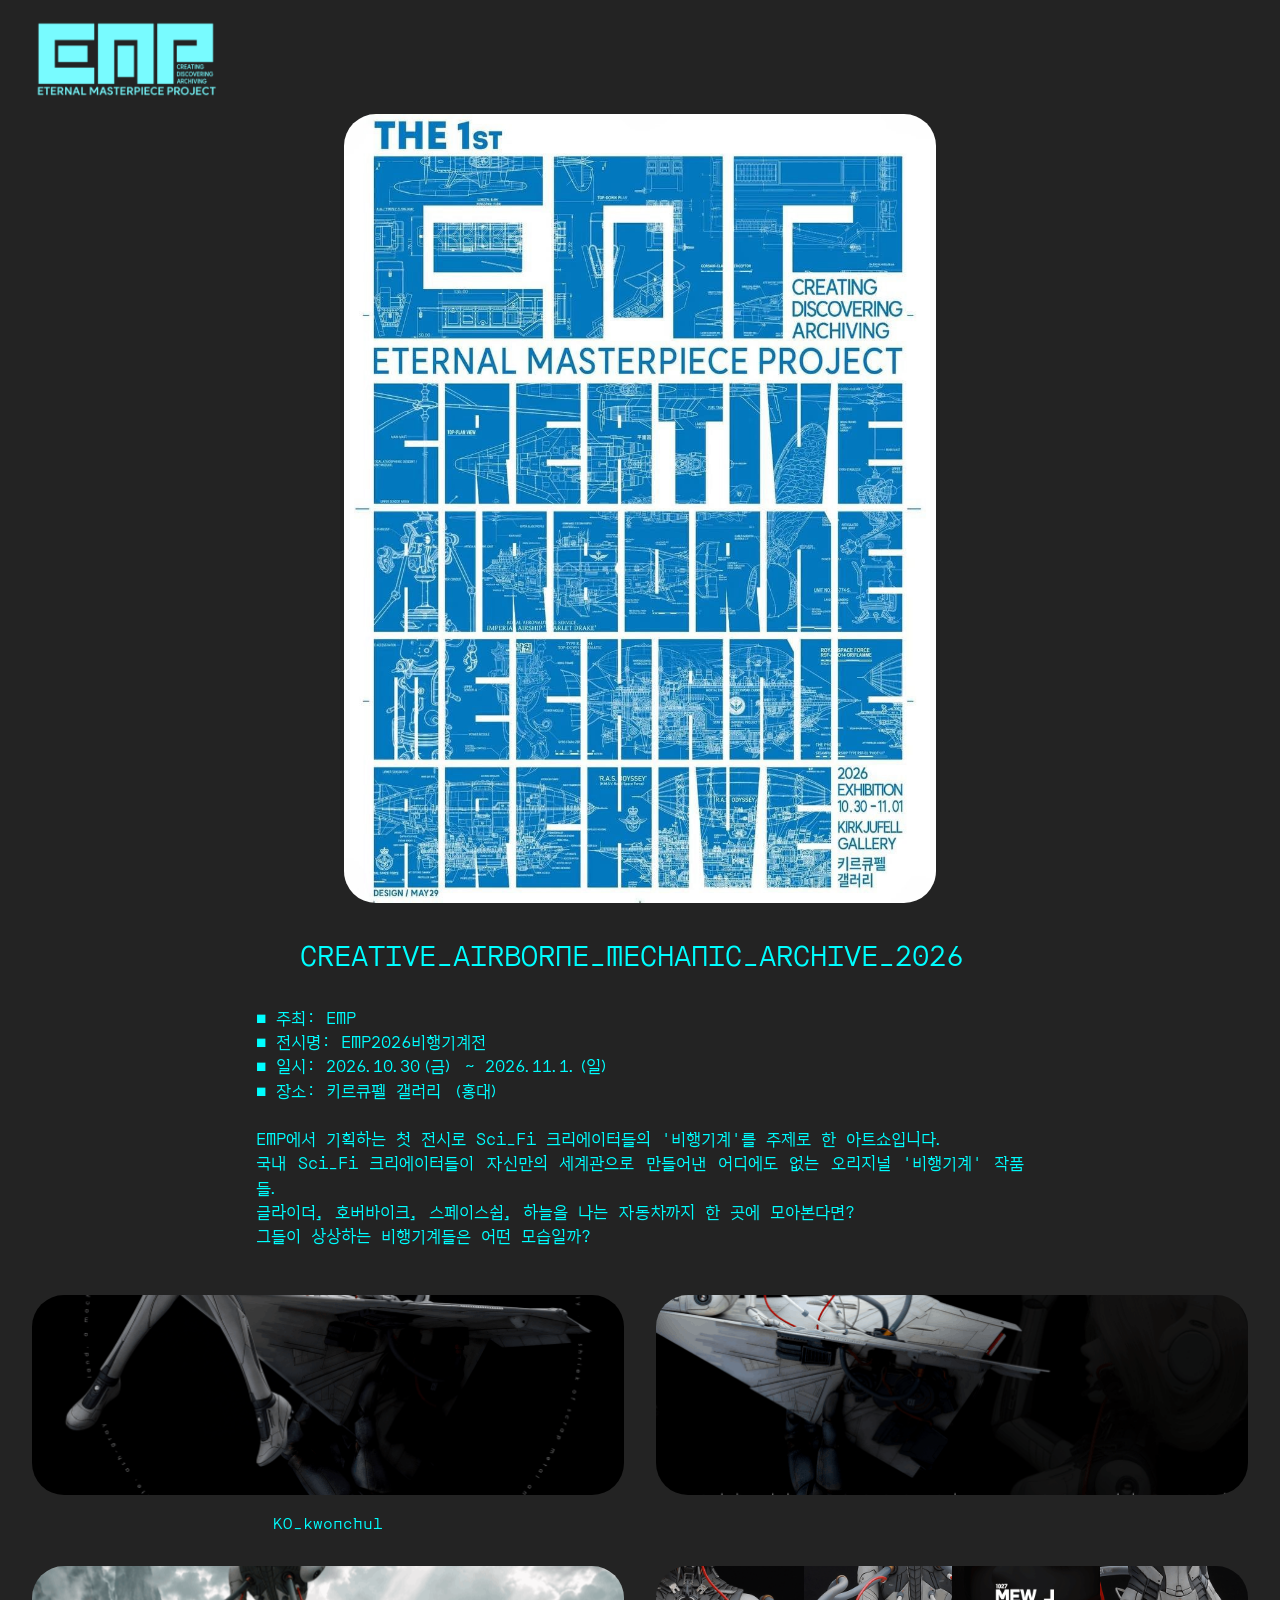
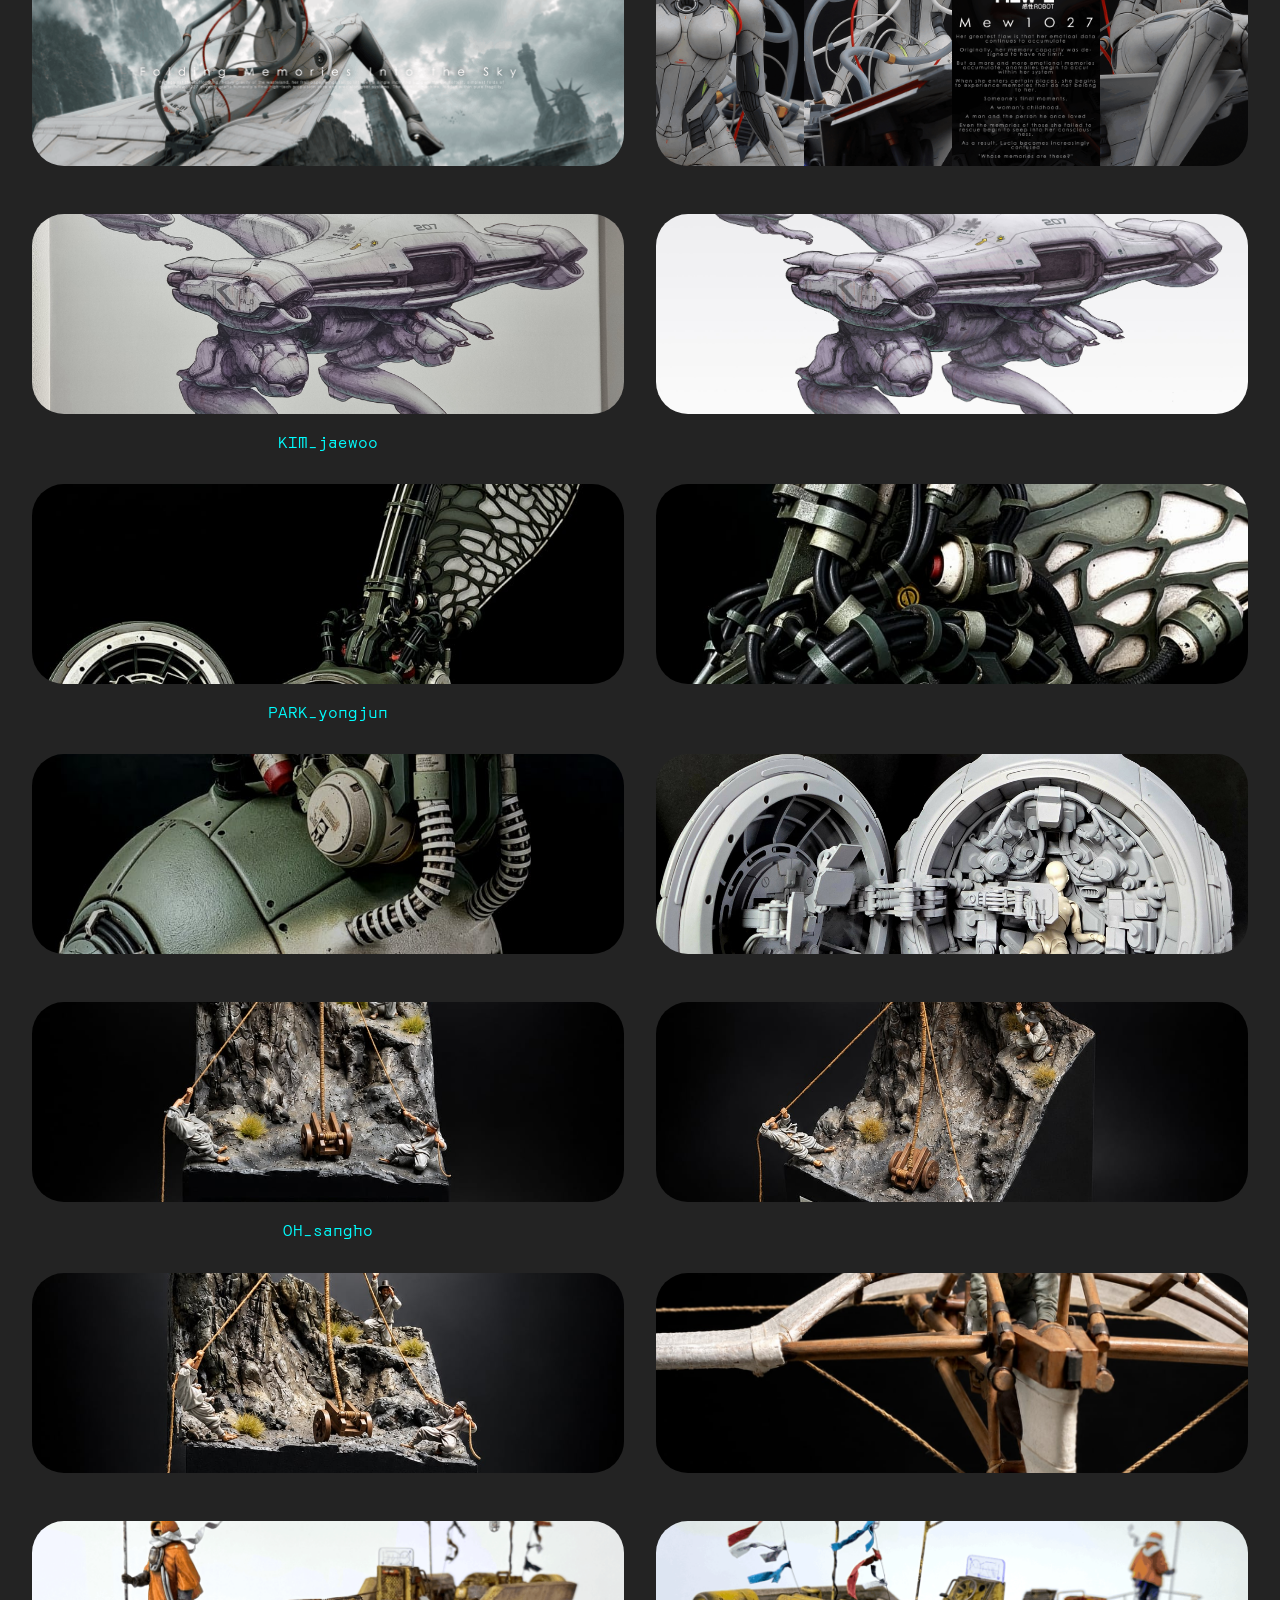
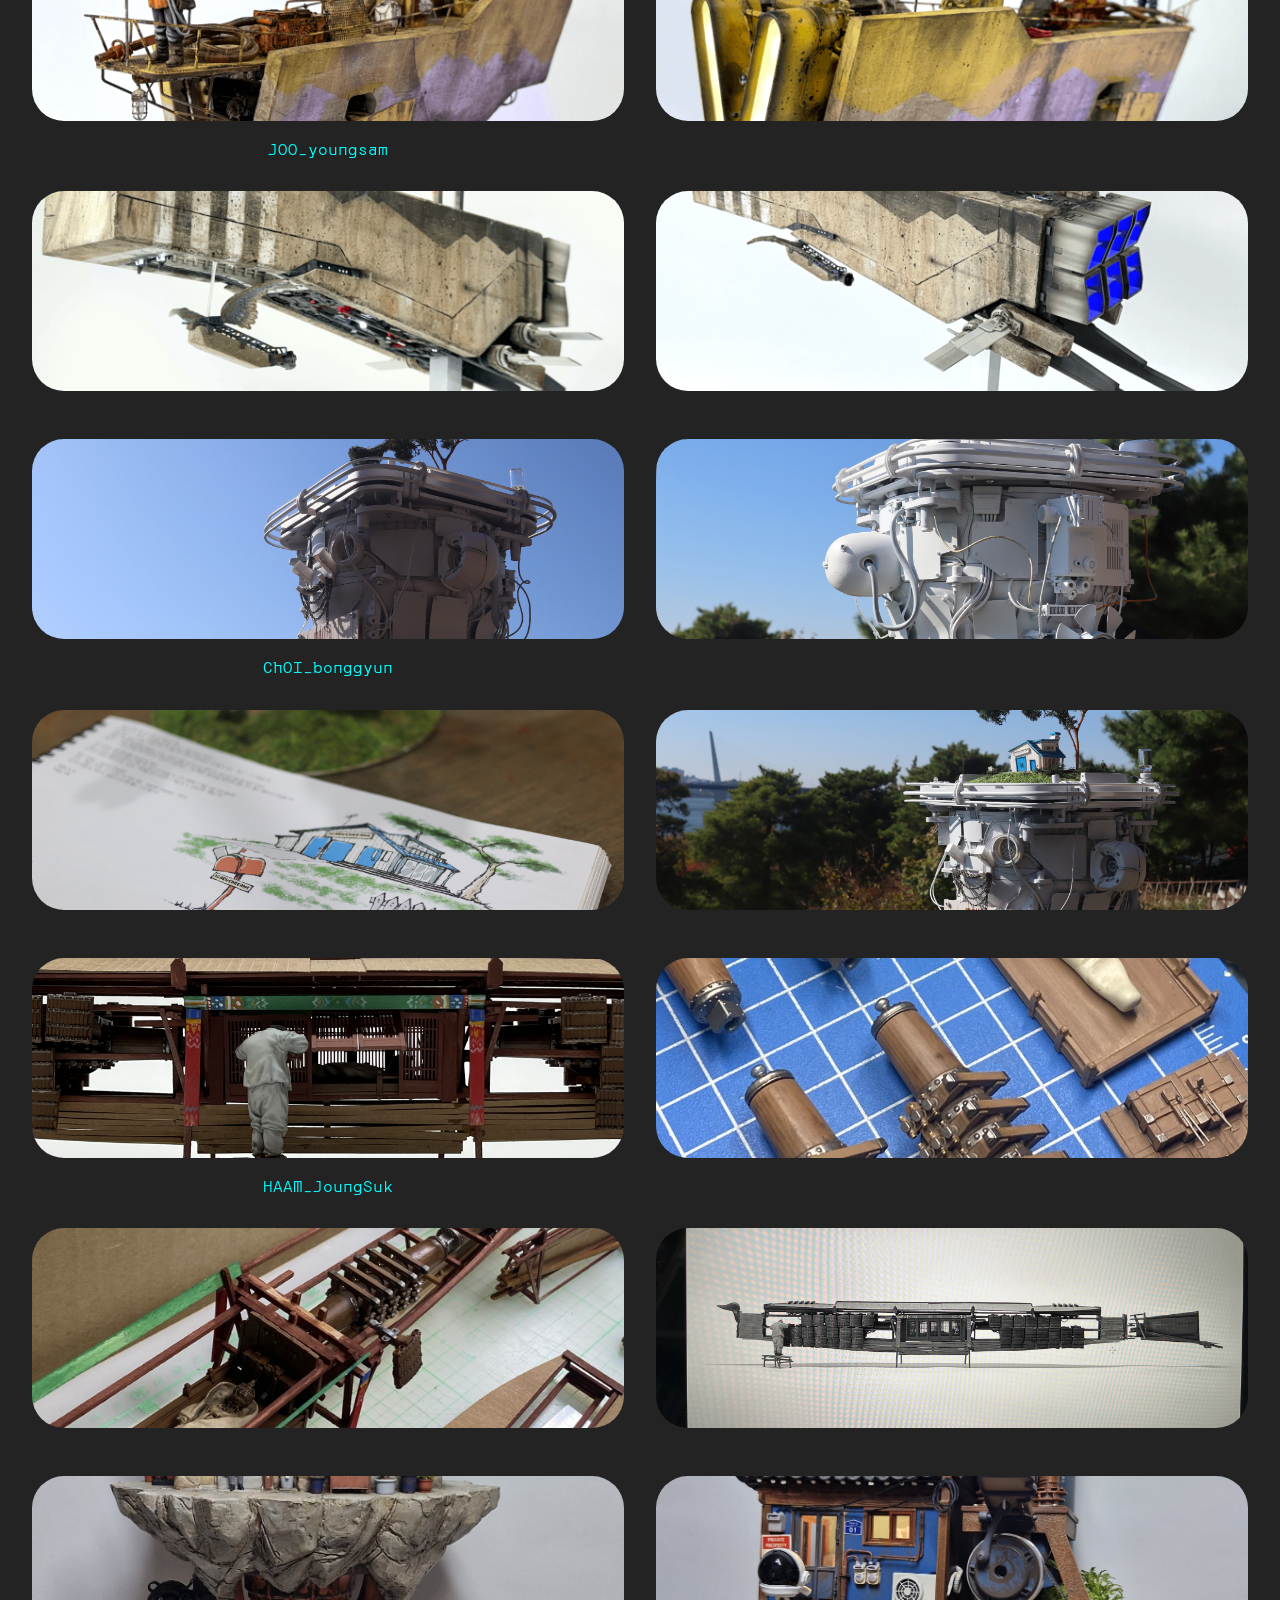
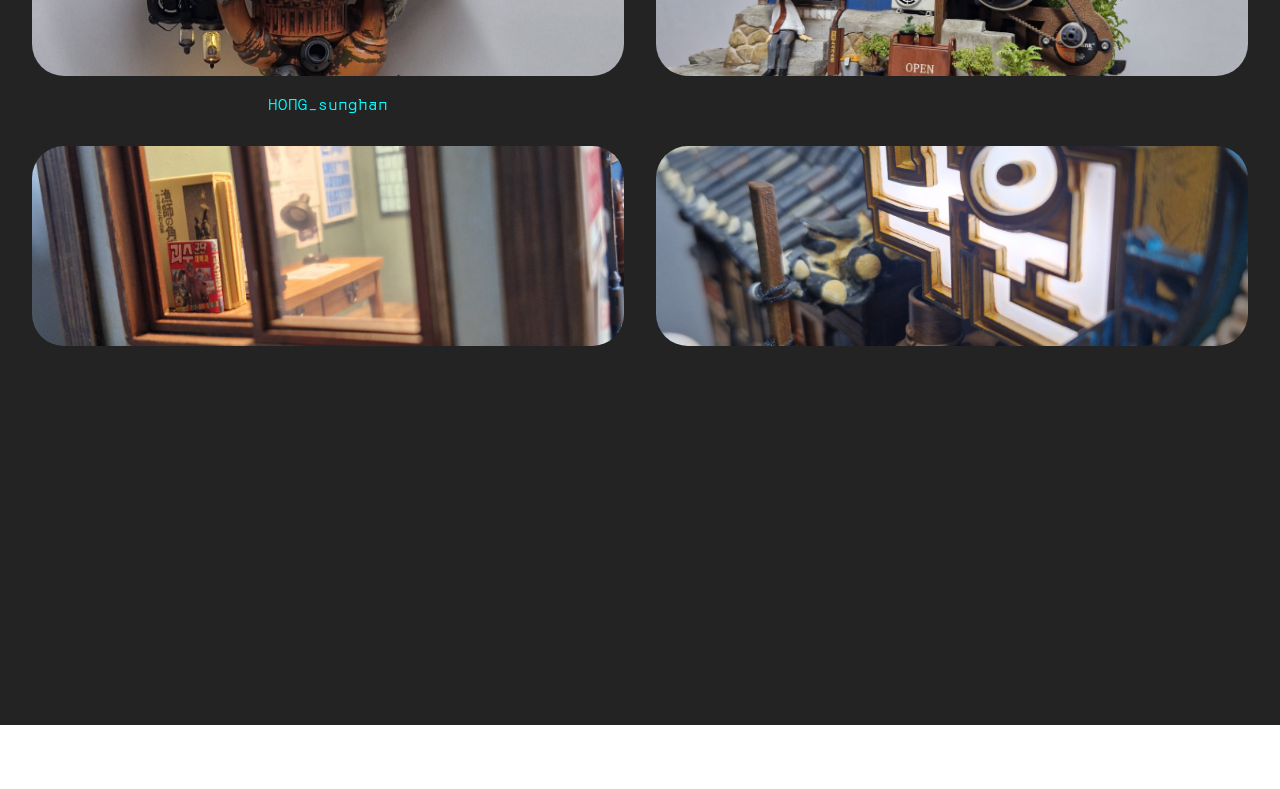
==== commit db26ccce: "11" ====
--- a/2026.html
+++ b/2026.html
@@ -18,7 +18,7 @@
   <link rel="stylesheet" href="assets/theme/css/style.css">
   <link rel="preload" href="https://fonts.googleapis.com/css?family=Orbit:400&display=swap" as="style" onload="this.onload=null;this.rel='stylesheet'">
   <noscript><link rel="stylesheet" href="https://fonts.googleapis.com/css?family=Orbit:400&display=swap"></noscript>
-  <link rel="preload" as="style" href="assets/mobirise/css/mbr-additional.css?v=AxppNH"><link rel="stylesheet" href="assets/mobirise/css/mbr-additional.css?v=AxppNH" type="text/css">
+  <link rel="preload" as="style" href="assets/mobirise/css/mbr-additional.css?v=Nyo1vr"><link rel="stylesheet" href="assets/mobirise/css/mbr-additional.css?v=Nyo1vr" type="text/css">
 
   
   
@@ -60,12 +60,14 @@
     </div>
     <div class="row justify-content-center">
       <div class="col-md-12 content-head">
-        <h1 class="mbr-section-title mbr-fonts-style mb-4 display-2">
-          AIRBORNE_MECHANIC_ARCHIVE_2026<br></h1>
+        <h1 class="mbr-section-title mbr-fonts-style mb-4 display-2">CREATIVE_AIRBORNE_MECHANIC_ARCHIVE_2026&nbsp;<br></h1>
         <p class="mbr-text mbr-fonts-style mb-4 display-5">■ 주최: EMP
 <br>■ 전시명: EMP2026비행기계전
 <br>■ 일시: 2026.10.30(금) ~ 2026.11.1.(일)
-<br>■ 장소: 키르큐펠 갤러리 (홍대)<br></p>
+<br>■ 장소: 키르큐펠 갤러리 (홍대)<br><br>EMP에서 기획하는 첫 전시로 Sci_Fi 크리에이터들의 '비행기계'를 주제로 한 아트쇼입니다.
+<br>국내 Sci_Fi 크리에이터들이 자신만의 세계관으로 만들어낸 어디에도 없는 오리지널 '비행기계' 작품들.
+<br>글라이더, 호버바이크, 스페이스쉽, 하늘을 나는 자동차까지 한 곳에 모아본다면?
+<br>그들이 상상하는 비행기계들은 어떤 모습일까?<br></p>
         
       </div>
     </div>
@@ -79,13 +81,7 @@
     <div class="container">
         <div class="row justify-content-center">
             <div class="col-12 content-head">
-                <div class="mb-5">
-                    <h2 class="mbr-section-title mbr-fonts-style align-center m-0 display-7"><div>EMP에서 기획하는 첫 전시로 Sci_Fi 크리에이터들의 '비행기계' 를주제로 한 아트쇼입니다.
-</div><div>국내 Sci_Fi 크리에이터들이 자신만의 세계관으로 만들어낸 어디에도 없는 '비행기계 오리지널 작품들.
-</div><div>글라이더, 호버바이크, 스페이스쉽, 하늘을 나는자동차까지 한곳에 모아본다면?
-</div><div>그들이 상상하는 비행기계들은 어떤 모습일까?</div><br><br><div><br></div></h2>
-                    
-                </div>
+                
             </div>
         </div>
         
@@ -94,112 +90,112 @@
             
             
             <div class="col-12 col-md-6 col-lg-6 item gallery-image active">
-                <div class="item-wrapper mb-3" data-toggle="modal" data-bs-toggle="modal" data-target="#vz7v0gBlh8-modal" data-bs-target="#vz7v0gBlh8-modal">
-                    <img class="w-100" src="assets/images/eab3a0eab68cecb2a004-596x963.png" alt="" data-slide-to="0" data-bs-slide-to="0" data-target="#lb-vz7v0gBlh8" data-bs-target="#lb-vz7v0gBlh8">
+                <div class="item-wrapper mb-3" data-toggle="modal" data-bs-toggle="modal" data-target="#vzlGfc0GMd-modal" data-bs-target="#vzlGfc0GMd-modal">
+                    <img class="w-100" src="assets/images/eab3a0eab68cecb2a004-596x963.png" alt="" data-slide-to="0" data-bs-slide-to="0" data-target="#lb-vzlGfc0GMd" data-bs-target="#lb-vzlGfc0GMd">
                     <div class="icon-wrapper">
                         <span class="mobi-mbri mobi-mbri-search mbr-iconfont mbr-iconfont-btn"></span>
                     </div>
                 </div>
                 <h6 class="mbr-item-subtitle mbr-fonts-style align-center mb-0 mt-3 display-7">KO_kwonchul</h6>
             </div><div class="col-12 col-md-6 col-lg-6 item gallery-image">
-                <div class="item-wrapper mb-3" data-toggle="modal" data-bs-toggle="modal" data-target="#vz7v0gBlh8-modal" data-bs-target="#vz7v0gBlh8-modal">
-                    <img class="w-100" src="assets/images/eab3a0eab68cecb2a005-596x418.png" alt="" data-slide-to="1" data-bs-slide-to="1" data-target="#lb-vz7v0gBlh8" data-bs-target="#lb-vz7v0gBlh8">
-                    <div class="icon-wrapper">
-                        <span class="mobi-mbri mobi-mbri-search mbr-iconfont mbr-iconfont-btn"></span>
-                    </div>
-                </div>
-                <h6 class="mbr-item-subtitle mbr-fonts-style align-center mb-0 mt-3 display-7"></h6>
-            </div><div class="col-12 col-md-6 col-lg-6 item gallery-image">
-                <div class="item-wrapper mb-3" data-toggle="modal" data-bs-toggle="modal" data-target="#vz7v0gBlh8-modal" data-bs-target="#vz7v0gBlh8-modal">
-                    <img class="w-100" src="assets/images/eab3a0eab68cecb2a006-596x602.png" alt="" data-slide-to="2" data-bs-slide-to="2" data-target="#lb-vz7v0gBlh8" data-bs-target="#lb-vz7v0gBlh8">
-                    <div class="icon-wrapper">
-                        <span class="mobi-mbri mobi-mbri-search mbr-iconfont mbr-iconfont-btn"></span>
-                    </div>
-                </div>
-                <h6 class="mbr-item-subtitle mbr-fonts-style align-center mb-0 mt-3 display-7"></h6>
-            </div><div class="col-12 col-md-6 col-lg-6 item gallery-image">
-                <div class="item-wrapper mb-3" data-toggle="modal" data-bs-toggle="modal" data-target="#vz7v0gBlh8-modal" data-bs-target="#vz7v0gBlh8-modal">
-                    <img class="w-100" src="assets/images/eab3a0eab68cecb2a007-1600x1400.png" alt="" data-slide-to="3" data-bs-slide-to="3" data-target="#lb-vz7v0gBlh8" data-bs-target="#lb-vz7v0gBlh8">
-                    <div class="icon-wrapper">
-                        <span class="mobi-mbri mobi-mbri-search mbr-iconfont mbr-iconfont-btn"></span>
-                    </div>
-                </div>
-                <h6 class="mbr-item-subtitle mbr-fonts-style align-center mb-0 mt-3 display-7"></h6>
-            </div><div class="col-12 col-md-6 col-lg-6 item gallery-image">
-                <div class="item-wrapper mb-3" data-toggle="modal" data-bs-toggle="modal" data-target="#vz7v0gBlh8-modal" data-bs-target="#vz7v0gBlh8-modal">
-                    <img class="w-100" src="assets/images/eab980ec9eacec9ab001-4000x3000.jpg" alt="" data-slide-to="4" data-bs-slide-to="4" data-target="#lb-vz7v0gBlh8" data-bs-target="#lb-vz7v0gBlh8">
+                <div class="item-wrapper mb-3" data-toggle="modal" data-bs-toggle="modal" data-target="#vzlGfc0GMd-modal" data-bs-target="#vzlGfc0GMd-modal">
+                    <img class="w-100" src="assets/images/eab3a0eab68cecb2a005-596x418.png" alt="" data-slide-to="1" data-bs-slide-to="1" data-target="#lb-vzlGfc0GMd" data-bs-target="#lb-vzlGfc0GMd">
+                    <div class="icon-wrapper">
+                        <span class="mobi-mbri mobi-mbri-search mbr-iconfont mbr-iconfont-btn"></span>
+                    </div>
+                </div>
+                <h6 class="mbr-item-subtitle mbr-fonts-style align-center mb-0 mt-3 display-7"></h6>
+            </div><div class="col-12 col-md-6 col-lg-6 item gallery-image">
+                <div class="item-wrapper mb-3" data-toggle="modal" data-bs-toggle="modal" data-target="#vzlGfc0GMd-modal" data-bs-target="#vzlGfc0GMd-modal">
+                    <img class="w-100" src="assets/images/eab3a0eab68cecb2a006-596x602.png" alt="" data-slide-to="2" data-bs-slide-to="2" data-target="#lb-vzlGfc0GMd" data-bs-target="#lb-vzlGfc0GMd">
+                    <div class="icon-wrapper">
+                        <span class="mobi-mbri mobi-mbri-search mbr-iconfont mbr-iconfont-btn"></span>
+                    </div>
+                </div>
+                <h6 class="mbr-item-subtitle mbr-fonts-style align-center mb-0 mt-3 display-7"></h6>
+            </div><div class="col-12 col-md-6 col-lg-6 item gallery-image">
+                <div class="item-wrapper mb-3" data-toggle="modal" data-bs-toggle="modal" data-target="#vzlGfc0GMd-modal" data-bs-target="#vzlGfc0GMd-modal">
+                    <img class="w-100" src="assets/images/eab3a0eab68cecb2a007-1600x1400.png" alt="" data-slide-to="3" data-bs-slide-to="3" data-target="#lb-vzlGfc0GMd" data-bs-target="#lb-vzlGfc0GMd">
+                    <div class="icon-wrapper">
+                        <span class="mobi-mbri mobi-mbri-search mbr-iconfont mbr-iconfont-btn"></span>
+                    </div>
+                </div>
+                <h6 class="mbr-item-subtitle mbr-fonts-style align-center mb-0 mt-3 display-7"></h6>
+            </div><div class="col-12 col-md-6 col-lg-6 item gallery-image">
+                <div class="item-wrapper mb-3" data-toggle="modal" data-bs-toggle="modal" data-target="#vzlGfc0GMd-modal" data-bs-target="#vzlGfc0GMd-modal">
+                    <img class="w-100" src="assets/images/eab980ec9eacec9ab001-4000x3000.jpg" alt="" data-slide-to="4" data-bs-slide-to="4" data-target="#lb-vzlGfc0GMd" data-bs-target="#lb-vzlGfc0GMd">
                     <div class="icon-wrapper">
                         <span class="mobi-mbri mobi-mbri-search mbr-iconfont mbr-iconfont-btn"></span>
                     </div>
                 </div>
                 <h6 class="mbr-item-subtitle mbr-fonts-style align-center mb-0 mt-3 display-7">KIM_jaewoo</h6>
             </div><div class="col-12 col-md-6 col-lg-6 item gallery-image">
-                <div class="item-wrapper mb-3" data-toggle="modal" data-bs-toggle="modal" data-target="#vz7v0gBlh8-modal" data-bs-target="#vz7v0gBlh8-modal">
-                    <img class="w-100" src="assets/images/eab980ec9eacec9ab002-3000x1854.jpg" alt="" data-slide-to="5" data-bs-slide-to="5" data-target="#lb-vz7v0gBlh8" data-bs-target="#lb-vz7v0gBlh8">
-                    <div class="icon-wrapper">
-                        <span class="mobi-mbri mobi-mbri-search mbr-iconfont mbr-iconfont-btn"></span>
-                    </div>
-                </div>
-                <h6 class="mbr-item-subtitle mbr-fonts-style align-center mb-0 mt-3 display-7"></h6>
-            </div><div class="col-12 col-md-6 col-lg-6 item gallery-image">
-                <div class="item-wrapper mb-3" data-toggle="modal" data-bs-toggle="modal" data-target="#vz7v0gBlh8-modal" data-bs-target="#vz7v0gBlh8-modal">
-                    <img class="w-100" src="assets/images/ebb095ec9aa9eca48005-816x1002.jpg" alt="" data-slide-to="6" data-bs-slide-to="6" data-target="#lb-vz7v0gBlh8" data-bs-target="#lb-vz7v0gBlh8">
+                <div class="item-wrapper mb-3" data-toggle="modal" data-bs-toggle="modal" data-target="#vzlGfc0GMd-modal" data-bs-target="#vzlGfc0GMd-modal">
+                    <img class="w-100" src="assets/images/eab980ec9eacec9ab002-3000x1854.jpg" alt="" data-slide-to="5" data-bs-slide-to="5" data-target="#lb-vzlGfc0GMd" data-bs-target="#lb-vzlGfc0GMd">
+                    <div class="icon-wrapper">
+                        <span class="mobi-mbri mobi-mbri-search mbr-iconfont mbr-iconfont-btn"></span>
+                    </div>
+                </div>
+                <h6 class="mbr-item-subtitle mbr-fonts-style align-center mb-0 mt-3 display-7"></h6>
+            </div><div class="col-12 col-md-6 col-lg-6 item gallery-image">
+                <div class="item-wrapper mb-3" data-toggle="modal" data-bs-toggle="modal" data-target="#vzlGfc0GMd-modal" data-bs-target="#vzlGfc0GMd-modal">
+                    <img class="w-100" src="assets/images/ebb095ec9aa9eca48005-816x1002.jpg" alt="" data-slide-to="6" data-bs-slide-to="6" data-target="#lb-vzlGfc0GMd" data-bs-target="#lb-vzlGfc0GMd">
                     <div class="icon-wrapper">
                         <span class="mobi-mbri mobi-mbri-search mbr-iconfont mbr-iconfont-btn"></span>
                     </div>
                 </div>
                 <h6 class="mbr-item-subtitle mbr-fonts-style align-center mb-0 mt-3 display-7">PARK_yongjun</h6>
             </div><div class="col-12 col-md-6 col-lg-6 item gallery-image">
-                <div class="item-wrapper mb-3" data-toggle="modal" data-bs-toggle="modal" data-target="#vz7v0gBlh8-modal" data-bs-target="#vz7v0gBlh8-modal">
-                    <img class="w-100" src="assets/images/ebb095ec9aa9eca48006-816x1317.jpg" alt="" data-slide-to="7" data-bs-slide-to="7" data-target="#lb-vz7v0gBlh8" data-bs-target="#lb-vz7v0gBlh8">
-                    <div class="icon-wrapper">
-                        <span class="mobi-mbri mobi-mbri-search mbr-iconfont mbr-iconfont-btn"></span>
-                    </div>
-                </div>
-                <h6 class="mbr-item-subtitle mbr-fonts-style align-center mb-0 mt-3 display-7"></h6>
-            </div><div class="col-12 col-md-6 col-lg-6 item gallery-image">
-                <div class="item-wrapper mb-3" data-toggle="modal" data-bs-toggle="modal" data-target="#vz7v0gBlh8-modal" data-bs-target="#vz7v0gBlh8-modal">
-                    <img class="w-100" src="assets/images/ebb095ec9aa9eca48007-816x1230.jpg" alt="" data-slide-to="8" data-bs-slide-to="8" data-target="#lb-vz7v0gBlh8" data-bs-target="#lb-vz7v0gBlh8">
-                    <div class="icon-wrapper">
-                        <span class="mobi-mbri mobi-mbri-search mbr-iconfont mbr-iconfont-btn"></span>
-                    </div>
-                </div>
-                <h6 class="mbr-item-subtitle mbr-fonts-style align-center mb-0 mt-3 display-7"></h6>
-            </div><div class="col-12 col-md-6 col-lg-6 item gallery-image">
-                <div class="item-wrapper mb-3" data-toggle="modal" data-bs-toggle="modal" data-target="#vz7v0gBlh8-modal" data-bs-target="#vz7v0gBlh8-modal">
-                    <img class="w-100" src="assets/images/ebb095ec9aa9eca48004-2246x2068.jpg" alt="" data-slide-to="9" data-bs-slide-to="9" data-target="#lb-vz7v0gBlh8" data-bs-target="#lb-vz7v0gBlh8">
-                    <div class="icon-wrapper">
-                        <span class="mobi-mbri mobi-mbri-search mbr-iconfont mbr-iconfont-btn"></span>
-                    </div>
-                </div>
-                <h6 class="mbr-item-subtitle mbr-fonts-style align-center mb-0 mt-3 display-7"></h6>
-            </div><div class="col-12 col-md-6 col-lg-6 item gallery-image">
-                <div class="item-wrapper mb-3" data-toggle="modal" data-bs-toggle="modal" data-target="#vz7v0gBlh8-modal" data-bs-target="#vz7v0gBlh8-modal">
-                    <img class="w-100" src="assets/images/ec98a4ec8381ed98b809-1086x1448.jpg" alt="" data-slide-to="10" data-bs-slide-to="10" data-target="#lb-vz7v0gBlh8" data-bs-target="#lb-vz7v0gBlh8">
+                <div class="item-wrapper mb-3" data-toggle="modal" data-bs-toggle="modal" data-target="#vzlGfc0GMd-modal" data-bs-target="#vzlGfc0GMd-modal">
+                    <img class="w-100" src="assets/images/ebb095ec9aa9eca48006-816x1317.jpg" alt="" data-slide-to="7" data-bs-slide-to="7" data-target="#lb-vzlGfc0GMd" data-bs-target="#lb-vzlGfc0GMd">
+                    <div class="icon-wrapper">
+                        <span class="mobi-mbri mobi-mbri-search mbr-iconfont mbr-iconfont-btn"></span>
+                    </div>
+                </div>
+                <h6 class="mbr-item-subtitle mbr-fonts-style align-center mb-0 mt-3 display-7"></h6>
+            </div><div class="col-12 col-md-6 col-lg-6 item gallery-image">
+                <div class="item-wrapper mb-3" data-toggle="modal" data-bs-toggle="modal" data-target="#vzlGfc0GMd-modal" data-bs-target="#vzlGfc0GMd-modal">
+                    <img class="w-100" src="assets/images/ebb095ec9aa9eca48007-816x1230.jpg" alt="" data-slide-to="8" data-bs-slide-to="8" data-target="#lb-vzlGfc0GMd" data-bs-target="#lb-vzlGfc0GMd">
+                    <div class="icon-wrapper">
+                        <span class="mobi-mbri mobi-mbri-search mbr-iconfont mbr-iconfont-btn"></span>
+                    </div>
+                </div>
+                <h6 class="mbr-item-subtitle mbr-fonts-style align-center mb-0 mt-3 display-7"></h6>
+            </div><div class="col-12 col-md-6 col-lg-6 item gallery-image">
+                <div class="item-wrapper mb-3" data-toggle="modal" data-bs-toggle="modal" data-target="#vzlGfc0GMd-modal" data-bs-target="#vzlGfc0GMd-modal">
+                    <img class="w-100" src="assets/images/ebb095ec9aa9eca48004-2246x2068.jpg" alt="" data-slide-to="9" data-bs-slide-to="9" data-target="#lb-vzlGfc0GMd" data-bs-target="#lb-vzlGfc0GMd">
+                    <div class="icon-wrapper">
+                        <span class="mobi-mbri mobi-mbri-search mbr-iconfont mbr-iconfont-btn"></span>
+                    </div>
+                </div>
+                <h6 class="mbr-item-subtitle mbr-fonts-style align-center mb-0 mt-3 display-7"></h6>
+            </div><div class="col-12 col-md-6 col-lg-6 item gallery-image">
+                <div class="item-wrapper mb-3" data-toggle="modal" data-bs-toggle="modal" data-target="#vzlGfc0GMd-modal" data-bs-target="#vzlGfc0GMd-modal">
+                    <img class="w-100" src="assets/images/ec98a4ec8381ed98b809-1086x1448.jpg" alt="" data-slide-to="10" data-bs-slide-to="10" data-target="#lb-vzlGfc0GMd" data-bs-target="#lb-vzlGfc0GMd">
                     <div class="icon-wrapper">
                         <span class="mobi-mbri mobi-mbri-search mbr-iconfont mbr-iconfont-btn"></span>
                     </div>
                 </div>
                 <h6 class="mbr-item-subtitle mbr-fonts-style align-center mb-0 mt-3 display-7">OH_sangho</h6>
             </div><div class="col-12 col-md-6 col-lg-6 item gallery-image">
-                <div class="item-wrapper mb-3" data-toggle="modal" data-bs-toggle="modal" data-target="#vz7v0gBlh8-modal" data-bs-target="#vz7v0gBlh8-modal">
-                    <img class="w-100" src="assets/images/ec98a4ec8381ed98b808-1086x1448.jpg" alt="" data-slide-to="11" data-bs-slide-to="11" data-target="#lb-vz7v0gBlh8" data-bs-target="#lb-vz7v0gBlh8">
-                    <div class="icon-wrapper">
-                        <span class="mobi-mbri mobi-mbri-search mbr-iconfont mbr-iconfont-btn"></span>
-                    </div>
-                </div>
-                <h6 class="mbr-item-subtitle mbr-fonts-style align-center mb-0 mt-3 display-7"></h6>
-            </div><div class="col-12 col-md-6 col-lg-6 item gallery-image">
-                <div class="item-wrapper mb-3" data-toggle="modal" data-bs-toggle="modal" data-target="#vz7v0gBlh8-modal" data-bs-target="#vz7v0gBlh8-modal">
-                    <img class="w-100" src="assets/images/ec98a4ec8381ed98b807-1086x1448.jpg" alt="" data-slide-to="12" data-bs-slide-to="12" data-target="#lb-vz7v0gBlh8" data-bs-target="#lb-vz7v0gBlh8">
-                    <div class="icon-wrapper">
-                        <span class="mobi-mbri mobi-mbri-search mbr-iconfont mbr-iconfont-btn"></span>
-                    </div>
-                </div>
-                <h6 class="mbr-item-subtitle mbr-fonts-style align-center mb-0 mt-3 display-7"></h6>
-            </div><div class="col-12 col-md-6 col-lg-6 item gallery-image">
-                <div class="item-wrapper mb-3" data-toggle="modal" data-bs-toggle="modal" data-target="#vz7v0gBlh8-modal" data-bs-target="#vz7v0gBlh8-modal">
-                    <img class="w-100" src="assets/images/ec98a4ec8381ed98b810-1256x942.jpg" alt="" data-slide-to="13" data-bs-slide-to="13" data-target="#lb-vz7v0gBlh8" data-bs-target="#lb-vz7v0gBlh8">
+                <div class="item-wrapper mb-3" data-toggle="modal" data-bs-toggle="modal" data-target="#vzlGfc0GMd-modal" data-bs-target="#vzlGfc0GMd-modal">
+                    <img class="w-100" src="assets/images/ec98a4ec8381ed98b808-1086x1448.jpg" alt="" data-slide-to="11" data-bs-slide-to="11" data-target="#lb-vzlGfc0GMd" data-bs-target="#lb-vzlGfc0GMd">
+                    <div class="icon-wrapper">
+                        <span class="mobi-mbri mobi-mbri-search mbr-iconfont mbr-iconfont-btn"></span>
+                    </div>
+                </div>
+                <h6 class="mbr-item-subtitle mbr-fonts-style align-center mb-0 mt-3 display-7"></h6>
+            </div><div class="col-12 col-md-6 col-lg-6 item gallery-image">
+                <div class="item-wrapper mb-3" data-toggle="modal" data-bs-toggle="modal" data-target="#vzlGfc0GMd-modal" data-bs-target="#vzlGfc0GMd-modal">
+                    <img class="w-100" src="assets/images/ec98a4ec8381ed98b807-1086x1448.jpg" alt="" data-slide-to="12" data-bs-slide-to="12" data-target="#lb-vzlGfc0GMd" data-bs-target="#lb-vzlGfc0GMd">
+                    <div class="icon-wrapper">
+                        <span class="mobi-mbri mobi-mbri-search mbr-iconfont mbr-iconfont-btn"></span>
+                    </div>
+                </div>
+                <h6 class="mbr-item-subtitle mbr-fonts-style align-center mb-0 mt-3 display-7"></h6>
+            </div><div class="col-12 col-md-6 col-lg-6 item gallery-image">
+                <div class="item-wrapper mb-3" data-toggle="modal" data-bs-toggle="modal" data-target="#vzlGfc0GMd-modal" data-bs-target="#vzlGfc0GMd-modal">
+                    <img class="w-100" src="assets/images/ec98a4ec8381ed98b810-1256x942.jpg" alt="" data-slide-to="13" data-bs-slide-to="13" data-target="#lb-vzlGfc0GMd" data-bs-target="#lb-vzlGfc0GMd">
                     <div class="icon-wrapper">
                         <span class="mobi-mbri mobi-mbri-search mbr-iconfont mbr-iconfont-btn"></span>
                     </div>
@@ -207,96 +203,128 @@
                 <h6 class="mbr-item-subtitle mbr-fonts-style align-center mb-0 mt-3 display-7"></h6>
             </div>
             <div class="col-12 col-md-6 col-lg-6 item gallery-image">
-                <div class="item-wrapper mb-3" data-toggle="modal" data-bs-toggle="modal" data-target="#vz7v0gBlh8-modal" data-bs-target="#vz7v0gBlh8-modal">
-                    <img class="w-100" src="assets/images/eca3bcec9881ec82bc03-1256x942.png" alt="" data-slide-to="14" data-bs-slide-to="14" data-target="#lb-vz7v0gBlh8" data-bs-target="#lb-vz7v0gBlh8">
+                <div class="item-wrapper mb-3" data-toggle="modal" data-bs-toggle="modal" data-target="#vzlGfc0GMd-modal" data-bs-target="#vzlGfc0GMd-modal">
+                    <img class="w-100" src="assets/images/eca3bcec9881ec82bc03-1256x942.png" alt="" data-slide-to="14" data-bs-slide-to="14" data-target="#lb-vzlGfc0GMd" data-bs-target="#lb-vzlGfc0GMd">
                     <div class="icon-wrapper">
                         <span class="mobi-mbri mobi-mbri-search mbr-iconfont mbr-iconfont-btn"></span>
                     </div>
                 </div>
                 <h6 class="mbr-item-subtitle mbr-fonts-style align-center mb-0 mt-3 display-7">JOO_youngsam</h6>
             </div><div class="col-12 col-md-6 col-lg-6 item gallery-image">
-                <div class="item-wrapper mb-3" data-toggle="modal" data-bs-toggle="modal" data-target="#vz7v0gBlh8-modal" data-bs-target="#vz7v0gBlh8-modal">
-                    <img class="w-100" src="assets/images/eca3bcec9881ec82bc04-1256x942.png" alt="" data-slide-to="15" data-bs-slide-to="15" data-target="#lb-vz7v0gBlh8" data-bs-target="#lb-vz7v0gBlh8">
-                    <div class="icon-wrapper">
-                        <span class="mobi-mbri mobi-mbri-search mbr-iconfont mbr-iconfont-btn"></span>
-                    </div>
-                </div>
-                <h6 class="mbr-item-subtitle mbr-fonts-style align-center mb-0 mt-3 display-7"></h6>
-            </div><div class="col-12 col-md-6 col-lg-6 item gallery-image">
-                <div class="item-wrapper mb-3" data-toggle="modal" data-bs-toggle="modal" data-target="#vz7v0gBlh8-modal" data-bs-target="#vz7v0gBlh8-modal">
-                    <img class="w-100" src="assets/images/eca3bcec9881ec82bc07-1256x942.png" alt="" data-slide-to="16" data-bs-slide-to="16" data-target="#lb-vz7v0gBlh8" data-bs-target="#lb-vz7v0gBlh8">
-                    <div class="icon-wrapper">
-                        <span class="mobi-mbri mobi-mbri-search mbr-iconfont mbr-iconfont-btn"></span>
-                    </div>
-                </div>
-                <h6 class="mbr-item-subtitle mbr-fonts-style align-center mb-0 mt-3 display-7"></h6>
-            </div><div class="col-12 col-md-6 col-lg-6 item gallery-image">
-                <div class="item-wrapper mb-3" data-toggle="modal" data-bs-toggle="modal" data-target="#vz7v0gBlh8-modal" data-bs-target="#vz7v0gBlh8-modal">
-                    <img class="w-100" src="assets/images/eca3bcec9881ec82bc08-1256x942.png" alt="" data-slide-to="17" data-bs-slide-to="17" data-target="#lb-vz7v0gBlh8" data-bs-target="#lb-vz7v0gBlh8">
-                    <div class="icon-wrapper">
-                        <span class="mobi-mbri mobi-mbri-search mbr-iconfont mbr-iconfont-btn"></span>
-                    </div>
-                </div>
-                <h6 class="mbr-item-subtitle mbr-fonts-style align-center mb-0 mt-3 display-7"></h6>
-            </div><div class="col-12 col-md-6 col-lg-6 item gallery-image">
-                <div class="item-wrapper mb-3" data-toggle="modal" data-bs-toggle="modal" data-target="#vz7v0gBlh8-modal" data-bs-target="#vz7v0gBlh8-modal">
-                    <img class="w-100" src="assets/images/ed95a8eca095ec849d03-1440x1081.jpg" alt="" data-slide-to="18" data-bs-slide-to="18" data-target="#lb-vz7v0gBlh8" data-bs-target="#lb-vz7v0gBlh8">
+                <div class="item-wrapper mb-3" data-toggle="modal" data-bs-toggle="modal" data-target="#vzlGfc0GMd-modal" data-bs-target="#vzlGfc0GMd-modal">
+                    <img class="w-100" src="assets/images/eca3bcec9881ec82bc04-1256x942.png" alt="" data-slide-to="15" data-bs-slide-to="15" data-target="#lb-vzlGfc0GMd" data-bs-target="#lb-vzlGfc0GMd">
+                    <div class="icon-wrapper">
+                        <span class="mobi-mbri mobi-mbri-search mbr-iconfont mbr-iconfont-btn"></span>
+                    </div>
+                </div>
+                <h6 class="mbr-item-subtitle mbr-fonts-style align-center mb-0 mt-3 display-7"></h6>
+            </div><div class="col-12 col-md-6 col-lg-6 item gallery-image">
+                <div class="item-wrapper mb-3" data-toggle="modal" data-bs-toggle="modal" data-target="#vzlGfc0GMd-modal" data-bs-target="#vzlGfc0GMd-modal">
+                    <img class="w-100" src="assets/images/eca3bcec9881ec82bc07-1256x942.png" alt="" data-slide-to="16" data-bs-slide-to="16" data-target="#lb-vzlGfc0GMd" data-bs-target="#lb-vzlGfc0GMd">
+                    <div class="icon-wrapper">
+                        <span class="mobi-mbri mobi-mbri-search mbr-iconfont mbr-iconfont-btn"></span>
+                    </div>
+                </div>
+                <h6 class="mbr-item-subtitle mbr-fonts-style align-center mb-0 mt-3 display-7"></h6>
+            </div><div class="col-12 col-md-6 col-lg-6 item gallery-image">
+                <div class="item-wrapper mb-3" data-toggle="modal" data-bs-toggle="modal" data-target="#vzlGfc0GMd-modal" data-bs-target="#vzlGfc0GMd-modal">
+                    <img class="w-100" src="assets/images/eca3bcec9881ec82bc08-1256x942.png" alt="" data-slide-to="17" data-bs-slide-to="17" data-target="#lb-vzlGfc0GMd" data-bs-target="#lb-vzlGfc0GMd">
+                    <div class="icon-wrapper">
+                        <span class="mobi-mbri mobi-mbri-search mbr-iconfont mbr-iconfont-btn"></span>
+                    </div>
+                </div>
+                <h6 class="mbr-item-subtitle mbr-fonts-style align-center mb-0 mt-3 display-7"></h6>
+            </div><div class="col-12 col-md-6 col-lg-6 item gallery-image">
+                <div class="item-wrapper mb-3" data-toggle="modal" data-bs-toggle="modal" data-target="#vzlGfc0GMd-modal" data-bs-target="#vzlGfc0GMd-modal">
+                    <img class="w-100" src="assets/images/ecb59cebb489eab7a002-4000x3002.jpg" alt="" data-slide-to="18" data-bs-slide-to="18" data-target="#lb-vzlGfc0GMd" data-bs-target="#lb-vzlGfc0GMd">
+                    <div class="icon-wrapper">
+                        <span class="mobi-mbri mobi-mbri-search mbr-iconfont mbr-iconfont-btn"></span>
+                    </div>
+                </div>
+                <h6 class="mbr-item-subtitle mbr-fonts-style align-center mb-0 mt-3 display-7">ChOI_bonggyun</h6>
+            </div><div class="col-12 col-md-6 col-lg-6 item gallery-image">
+                <div class="item-wrapper mb-3" data-toggle="modal" data-bs-toggle="modal" data-target="#vzlGfc0GMd-modal" data-bs-target="#vzlGfc0GMd-modal">
+                    <img class="w-100" src="assets/images/ecb59cebb489eab7a003-4000x3002.jpg" alt="" data-slide-to="19" data-bs-slide-to="19" data-target="#lb-vzlGfc0GMd" data-bs-target="#lb-vzlGfc0GMd">
+                    <div class="icon-wrapper">
+                        <span class="mobi-mbri mobi-mbri-search mbr-iconfont mbr-iconfont-btn"></span>
+                    </div>
+                </div>
+                <h6 class="mbr-item-subtitle mbr-fonts-style align-center mb-0 mt-3 display-7"></h6>
+            </div><div class="col-12 col-md-6 col-lg-6 item gallery-image">
+                <div class="item-wrapper mb-3" data-toggle="modal" data-bs-toggle="modal" data-target="#vzlGfc0GMd-modal" data-bs-target="#vzlGfc0GMd-modal">
+                    <img class="w-100" src="assets/images/ecb59cebb489eab7a004-4000x3002.jpg" alt="" data-slide-to="20" data-bs-slide-to="20" data-target="#lb-vzlGfc0GMd" data-bs-target="#lb-vzlGfc0GMd">
+                    <div class="icon-wrapper">
+                        <span class="mobi-mbri mobi-mbri-search mbr-iconfont mbr-iconfont-btn"></span>
+                    </div>
+                </div>
+                <h6 class="mbr-item-subtitle mbr-fonts-style align-center mb-0 mt-3 display-7"></h6>
+            </div><div class="col-12 col-md-6 col-lg-6 item gallery-image">
+                <div class="item-wrapper mb-3" data-toggle="modal" data-bs-toggle="modal" data-target="#vzlGfc0GMd-modal" data-bs-target="#vzlGfc0GMd-modal">
+                    <img class="w-100" src="assets/images/ecb59cebb489eab7a005-4000x3002.jpg" alt="" data-slide-to="21" data-bs-slide-to="21" data-target="#lb-vzlGfc0GMd" data-bs-target="#lb-vzlGfc0GMd">
+                    <div class="icon-wrapper">
+                        <span class="mobi-mbri mobi-mbri-search mbr-iconfont mbr-iconfont-btn"></span>
+                    </div>
+                </div>
+                <h6 class="mbr-item-subtitle mbr-fonts-style align-center mb-0 mt-3 display-7"></h6>
+            </div><div class="col-12 col-md-6 col-lg-6 item gallery-image">
+                <div class="item-wrapper mb-3" data-toggle="modal" data-bs-toggle="modal" data-target="#vzlGfc0GMd-modal" data-bs-target="#vzlGfc0GMd-modal">
+                    <img class="w-100" src="assets/images/ed95a8eca095ec849d09-4032x3024.jpg" alt="" data-slide-to="22" data-bs-slide-to="22" data-target="#lb-vzlGfc0GMd" data-bs-target="#lb-vzlGfc0GMd">
                     <div class="icon-wrapper">
                         <span class="mobi-mbri mobi-mbri-search mbr-iconfont mbr-iconfont-btn"></span>
                     </div>
                 </div>
                 <h6 class="mbr-item-subtitle mbr-fonts-style align-center mb-0 mt-3 display-7">HAAM_JoungSuk</h6>
             </div><div class="col-12 col-md-6 col-lg-6 item gallery-image">
-                <div class="item-wrapper mb-3" data-toggle="modal" data-bs-toggle="modal" data-target="#vz7v0gBlh8-modal" data-bs-target="#vz7v0gBlh8-modal">
-                    <img class="w-100" src="assets/images/ed95a8eca095ec849d04-1040x1386.jpg" alt="" data-slide-to="19" data-bs-slide-to="19" data-target="#lb-vz7v0gBlh8" data-bs-target="#lb-vz7v0gBlh8">
-                    <div class="icon-wrapper">
-                        <span class="mobi-mbri mobi-mbri-search mbr-iconfont mbr-iconfont-btn"></span>
-                    </div>
-                </div>
-                <h6 class="mbr-item-subtitle mbr-fonts-style align-center mb-0 mt-3 display-7"></h6>
-            </div><div class="col-12 col-md-6 col-lg-6 item gallery-image">
-                <div class="item-wrapper mb-3" data-toggle="modal" data-bs-toggle="modal" data-target="#vz7v0gBlh8-modal" data-bs-target="#vz7v0gBlh8-modal">
-                    <img class="w-100" src="assets/images/ed95a8eca095ec849d08-4032x3024.jpg" alt="" data-slide-to="20" data-bs-slide-to="20" data-target="#lb-vz7v0gBlh8" data-bs-target="#lb-vz7v0gBlh8">
-                    <div class="icon-wrapper">
-                        <span class="mobi-mbri mobi-mbri-search mbr-iconfont mbr-iconfont-btn"></span>
-                    </div>
-                </div>
-                <h6 class="mbr-item-subtitle mbr-fonts-style align-center mb-0 mt-3 display-7"></h6>
-            </div><div class="col-12 col-md-6 col-lg-6 item gallery-image">
-                <div class="item-wrapper mb-3" data-toggle="modal" data-bs-toggle="modal" data-target="#vz7v0gBlh8-modal" data-bs-target="#vz7v0gBlh8-modal">
-                    <img class="w-100" src="assets/images/ed95a8eca095ec849d09-4032x3024.jpg" alt="" data-slide-to="21" data-bs-slide-to="21" data-target="#lb-vz7v0gBlh8" data-bs-target="#lb-vz7v0gBlh8">
-                    <div class="icon-wrapper">
-                        <span class="mobi-mbri mobi-mbri-search mbr-iconfont mbr-iconfont-btn"></span>
-                    </div>
-                </div>
-                <h6 class="mbr-item-subtitle mbr-fonts-style align-center mb-0 mt-3 display-7"></h6>
-            </div><div class="col-12 col-md-6 col-lg-6 item gallery-image">
-                <div class="item-wrapper mb-3" data-toggle="modal" data-bs-toggle="modal" data-target="#vz7v0gBlh8-modal" data-bs-target="#vz7v0gBlh8-modal">
-                    <img class="w-100" src="assets/images/ed998dec84b1ed959c09-1256x1675.jpg" alt="" data-slide-to="22" data-bs-slide-to="22" data-target="#lb-vz7v0gBlh8" data-bs-target="#lb-vz7v0gBlh8">
+                <div class="item-wrapper mb-3" data-toggle="modal" data-bs-toggle="modal" data-target="#vzlGfc0GMd-modal" data-bs-target="#vzlGfc0GMd-modal">
+                    <img class="w-100" src="assets/images/ed95a8eca095ec849d04-1040x1386.jpg" alt="" data-slide-to="23" data-bs-slide-to="23" data-target="#lb-vzlGfc0GMd" data-bs-target="#lb-vzlGfc0GMd">
+                    <div class="icon-wrapper">
+                        <span class="mobi-mbri mobi-mbri-search mbr-iconfont mbr-iconfont-btn"></span>
+                    </div>
+                </div>
+                <h6 class="mbr-item-subtitle mbr-fonts-style align-center mb-0 mt-3 display-7"></h6>
+            </div><div class="col-12 col-md-6 col-lg-6 item gallery-image">
+                <div class="item-wrapper mb-3" data-toggle="modal" data-bs-toggle="modal" data-target="#vzlGfc0GMd-modal" data-bs-target="#vzlGfc0GMd-modal">
+                    <img class="w-100" src="assets/images/ed95a8eca095ec849d03-1440x1081.jpg" alt="" data-slide-to="24" data-bs-slide-to="24" data-target="#lb-vzlGfc0GMd" data-bs-target="#lb-vzlGfc0GMd">
+                    <div class="icon-wrapper">
+                        <span class="mobi-mbri mobi-mbri-search mbr-iconfont mbr-iconfont-btn"></span>
+                    </div>
+                </div>
+                <h6 class="mbr-item-subtitle mbr-fonts-style align-center mb-0 mt-3 display-7"></h6>
+            </div><div class="col-12 col-md-6 col-lg-6 item gallery-image">
+                <div class="item-wrapper mb-3" data-toggle="modal" data-bs-toggle="modal" data-target="#vzlGfc0GMd-modal" data-bs-target="#vzlGfc0GMd-modal">
+                    <img class="w-100" src="assets/images/ed95a8eca095ec849d08-4032x3024.jpg" alt="" data-slide-to="25" data-bs-slide-to="25" data-target="#lb-vzlGfc0GMd" data-bs-target="#lb-vzlGfc0GMd">
+                    <div class="icon-wrapper">
+                        <span class="mobi-mbri mobi-mbri-search mbr-iconfont mbr-iconfont-btn"></span>
+                    </div>
+                </div>
+                <h6 class="mbr-item-subtitle mbr-fonts-style align-center mb-0 mt-3 display-7"></h6>
+            </div><div class="col-12 col-md-6 col-lg-6 item gallery-image">
+                <div class="item-wrapper mb-3" data-toggle="modal" data-bs-toggle="modal" data-target="#vzlGfc0GMd-modal" data-bs-target="#vzlGfc0GMd-modal">
+                    <img class="w-100" src="assets/images/ed998dec84b1ed959c09-1256x1675.jpg" alt="" data-slide-to="26" data-bs-slide-to="26" data-target="#lb-vzlGfc0GMd" data-bs-target="#lb-vzlGfc0GMd">
                     <div class="icon-wrapper">
                         <span class="mobi-mbri mobi-mbri-search mbr-iconfont mbr-iconfont-btn"></span>
                     </div>
                 </div>
                 <h6 class="mbr-item-subtitle mbr-fonts-style align-center mb-0 mt-3 display-7">HONG_sunghan</h6>
             </div><div class="col-12 col-md-6 col-lg-6 item gallery-image">
-                <div class="item-wrapper mb-3" data-toggle="modal" data-bs-toggle="modal" data-target="#vz7v0gBlh8-modal" data-bs-target="#vz7v0gBlh8-modal">
-                    <img class="w-100" src="assets/images/ed998dec84b1ed959c05-1256x1675.jpg" alt="" data-slide-to="23" data-bs-slide-to="23" data-target="#lb-vz7v0gBlh8" data-bs-target="#lb-vz7v0gBlh8">
-                    <div class="icon-wrapper">
-                        <span class="mobi-mbri mobi-mbri-search mbr-iconfont mbr-iconfont-btn"></span>
-                    </div>
-                </div>
-                <h6 class="mbr-item-subtitle mbr-fonts-style align-center mb-0 mt-3 display-7"></h6>
-            </div><div class="col-12 col-md-6 col-lg-6 item gallery-image">
-                <div class="item-wrapper mb-3" data-toggle="modal" data-bs-toggle="modal" data-target="#vz7v0gBlh8-modal" data-bs-target="#vz7v0gBlh8-modal">
-                    <img class="w-100" src="assets/images/ed998dec84b1ed959c07-3000x4000.jpg" alt="" data-slide-to="24" data-bs-slide-to="24" data-target="#lb-vz7v0gBlh8" data-bs-target="#lb-vz7v0gBlh8">
-                    <div class="icon-wrapper">
-                        <span class="mobi-mbri mobi-mbri-search mbr-iconfont mbr-iconfont-btn"></span>
-                    </div>
-                </div>
-                <h6 class="mbr-item-subtitle mbr-fonts-style align-center mb-0 mt-3 display-7"></h6>
-            </div><div class="col-12 col-md-6 col-lg-6 item gallery-image">
-                <div class="item-wrapper mb-3" data-toggle="modal" data-bs-toggle="modal" data-target="#vz7v0gBlh8-modal" data-bs-target="#vz7v0gBlh8-modal">
-                    <img class="w-100" src="assets/images/ed998dec84b1ed959c08-3000x4000.jpg" alt="" data-slide-to="25" data-bs-slide-to="25" data-target="#lb-vz7v0gBlh8" data-bs-target="#lb-vz7v0gBlh8">
+                <div class="item-wrapper mb-3" data-toggle="modal" data-bs-toggle="modal" data-target="#vzlGfc0GMd-modal" data-bs-target="#vzlGfc0GMd-modal">
+                    <img class="w-100" src="assets/images/ed998dec84b1ed959c05-1256x1675.jpg" alt="" data-slide-to="27" data-bs-slide-to="27" data-target="#lb-vzlGfc0GMd" data-bs-target="#lb-vzlGfc0GMd">
+                    <div class="icon-wrapper">
+                        <span class="mobi-mbri mobi-mbri-search mbr-iconfont mbr-iconfont-btn"></span>
+                    </div>
+                </div>
+                <h6 class="mbr-item-subtitle mbr-fonts-style align-center mb-0 mt-3 display-7"></h6>
+            </div><div class="col-12 col-md-6 col-lg-6 item gallery-image">
+                <div class="item-wrapper mb-3" data-toggle="modal" data-bs-toggle="modal" data-target="#vzlGfc0GMd-modal" data-bs-target="#vzlGfc0GMd-modal">
+                    <img class="w-100" src="assets/images/ed998dec84b1ed959c07-3000x4000.jpg" alt="" data-slide-to="28" data-bs-slide-to="28" data-target="#lb-vzlGfc0GMd" data-bs-target="#lb-vzlGfc0GMd">
+                    <div class="icon-wrapper">
+                        <span class="mobi-mbri mobi-mbri-search mbr-iconfont mbr-iconfont-btn"></span>
+                    </div>
+                </div>
+                <h6 class="mbr-item-subtitle mbr-fonts-style align-center mb-0 mt-3 display-7"></h6>
+            </div><div class="col-12 col-md-6 col-lg-6 item gallery-image">
+                <div class="item-wrapper mb-3" data-toggle="modal" data-bs-toggle="modal" data-target="#vzlGfc0GMd-modal" data-bs-target="#vzlGfc0GMd-modal">
+                    <img class="w-100" src="assets/images/ed998dec84b1ed959c08-3000x4000.jpg" alt="" data-slide-to="29" data-bs-slide-to="29" data-target="#lb-vzlGfc0GMd" data-bs-target="#lb-vzlGfc0GMd">
                     <div class="icon-wrapper">
                         <span class="mobi-mbri mobi-mbri-search mbr-iconfont mbr-iconfont-btn"></span>
                     </div>
@@ -308,11 +336,11 @@
             
         </div>
 
-        <div class="modal mbr-slider" tabindex="-1" role="dialog" aria-hidden="true" id="vz7v0gBlh8-modal">
+        <div class="modal mbr-slider" tabindex="-1" role="dialog" aria-hidden="true" id="vzlGfc0GMd-modal">
             <div class="modal-dialog" role="document">
                 <div class="modal-content">
                     <div class="modal-body">
-                        <div class="carousel slide carousel-fade" data-pause="false" data-bs-pause="false" id="lb-vz7v0gBlh8" data-interval="6000" data-bs-interval="6000">
+                        <div class="carousel slide carousel-fade" data-pause="false" data-bs-pause="false" id="lb-vzlGfc0GMd" data-interval="6000" data-bs-interval="6000">
                             <div class="carousel-inner">
                                 
                                 
@@ -355,13 +383,21 @@
                                 </div><div class="carousel-item">
                                     <img class="d-block w-100" src="assets/images/eca3bcec9881ec82bc08-1256x942.png" alt="Mobirise Website Builder">
                                 </div><div class="carousel-item">
+                                    <img class="d-block w-100" src="assets/images/ecb59cebb489eab7a002-4000x3002.jpg" alt="Mobirise Website Builder">
+                                </div><div class="carousel-item">
+                                    <img class="d-block w-100" src="assets/images/ecb59cebb489eab7a003-4000x3002.jpg" alt="Mobirise Website Builder">
+                                </div><div class="carousel-item">
+                                    <img class="d-block w-100" src="assets/images/ecb59cebb489eab7a004-4000x3002.jpg" alt="Mobirise Website Builder">
+                                </div><div class="carousel-item">
+                                    <img class="d-block w-100" src="assets/images/ecb59cebb489eab7a005-4000x3002.jpg" alt="Mobirise Website Builder">
+                                </div><div class="carousel-item">
+                                    <img class="d-block w-100" src="assets/images/ed95a8eca095ec849d09-4032x3024.jpg" alt="Mobirise Website Builder">
+                                </div><div class="carousel-item">
+                                    <img class="d-block w-100" src="assets/images/ed95a8eca095ec849d04-1040x1386.jpg" alt="Mobirise Website Builder">
+                                </div><div class="carousel-item">
                                     <img class="d-block w-100" src="assets/images/ed95a8eca095ec849d03-1440x1081.jpg" alt="Mobirise Website Builder">
                                 </div><div class="carousel-item">
-                                    <img class="d-block w-100" src="assets/images/ed95a8eca095ec849d04-1040x1386.jpg" alt="Mobirise Website Builder">
-                                </div><div class="carousel-item">
                                     <img class="d-block w-100" src="assets/images/ed95a8eca095ec849d08-4032x3024.jpg" alt="Mobirise Website Builder">
-                                </div><div class="carousel-item">
-                                    <img class="d-block w-100" src="assets/images/ed95a8eca095ec849d09-4032x3024.jpg" alt="Mobirise Website Builder">
                                 </div><div class="carousel-item">
                                     <img class="d-block w-100" src="assets/images/ed998dec84b1ed959c09-1256x1675.jpg" alt="Mobirise Website Builder">
                                 </div><div class="carousel-item">
@@ -376,8 +412,8 @@
                                 
                             </div>
                             <ol class="carousel-indicators">
-                                <li data-slide-to="0" data-bs-slide-to="0" class="active" data-target="#lb-vz7v0gBlh8" data-bs-target="#lb-vz7v0gBlh8"></li><li data-slide-to="1" data-bs-slide-to="1" class="" data-target="#lb-vz7v0gBlh8" data-bs-target="#lb-vz7v0gBlh8"></li><li data-slide-to="2" data-bs-slide-to="2" class="" data-target="#lb-vz7v0gBlh8" data-bs-target="#lb-vz7v0gBlh8"></li><li data-slide-to="3" data-bs-slide-to="3" class="" data-target="#lb-vz7v0gBlh8" data-bs-target="#lb-vz7v0gBlh8"></li><li data-slide-to="4" data-bs-slide-to="4" class="" data-target="#lb-vz7v0gBlh8" data-bs-target="#lb-vz7v0gBlh8"></li><li data-slide-to="5" data-bs-slide-to="5" class="" data-target="#lb-vz7v0gBlh8" data-bs-target="#lb-vz7v0gBlh8"></li>
-                                <li data-slide-to="6" data-bs-slide-to="6" data-target="#lb-vz7v0gBlh8" data-bs-target="#lb-vz7v0gBlh8"></li><li data-slide-to="7" data-bs-slide-to="7" data-target="#lb-vz7v0gBlh8" data-bs-target="#lb-vz7v0gBlh8"></li><li data-slide-to="8" data-bs-slide-to="8" data-target="#lb-vz7v0gBlh8" data-bs-target="#lb-vz7v0gBlh8"></li><li data-slide-to="9" data-bs-slide-to="9" data-target="#lb-vz7v0gBlh8" data-bs-target="#lb-vz7v0gBlh8"></li><li data-slide-to="10" data-bs-slide-to="10" data-target="#lb-vz7v0gBlh8" data-bs-target="#lb-vz7v0gBlh8"></li><li data-slide-to="11" data-bs-slide-to="11" data-target="#lb-vz7v0gBlh8" data-bs-target="#lb-vz7v0gBlh8"></li><li data-slide-to="12" data-bs-slide-to="12" data-target="#lb-vz7v0gBlh8" data-bs-target="#lb-vz7v0gBlh8"></li><li data-slide-to="13" data-bs-slide-to="13" data-target="#lb-vz7v0gBlh8" data-bs-target="#lb-vz7v0gBlh8"></li><li data-slide-to="14" data-bs-slide-to="14" data-target="#lb-vz7v0gBlh8" data-bs-target="#lb-vz7v0gBlh8"></li><li data-slide-to="15" data-bs-slide-to="15" data-target="#lb-vz7v0gBlh8" data-bs-target="#lb-vz7v0gBlh8"></li><li data-slide-to="16" data-bs-slide-to="16" data-target="#lb-vz7v0gBlh8" data-bs-target="#lb-vz7v0gBlh8"></li><li data-slide-to="17" data-bs-slide-to="17" data-target="#lb-vz7v0gBlh8" data-bs-target="#lb-vz7v0gBlh8"></li><li data-slide-to="18" data-bs-slide-to="18" data-target="#lb-vz7v0gBlh8" data-bs-target="#lb-vz7v0gBlh8"></li><li data-slide-to="19" data-bs-slide-to="19" data-target="#lb-vz7v0gBlh8" data-bs-target="#lb-vz7v0gBlh8"></li><li data-slide-to="20" data-bs-slide-to="20" data-target="#lb-vz7v0gBlh8" data-bs-target="#lb-vz7v0gBlh8"></li><li data-slide-to="21" data-bs-slide-to="21" data-target="#lb-vz7v0gBlh8" data-bs-target="#lb-vz7v0gBlh8"></li><li data-slide-to="22" data-bs-slide-to="22" data-target="#lb-vz7v0gBlh8" data-bs-target="#lb-vz7v0gBlh8"></li><li data-slide-to="23" data-bs-slide-to="23" data-target="#lb-vz7v0gBlh8" data-bs-target="#lb-vz7v0gBlh8"></li><li data-slide-to="24" data-bs-slide-to="24" data-target="#lb-vz7v0gBlh8" data-bs-target="#lb-vz7v0gBlh8"></li><li data-slide-to="25" data-bs-slide-to="25" data-target="#lb-vz7v0gBlh8" data-bs-target="#lb-vz7v0gBlh8"></li>
+                                <li data-slide-to="0" data-bs-slide-to="0" class="active" data-target="#lb-vzlGfc0GMd" data-bs-target="#lb-vzlGfc0GMd"></li><li data-slide-to="1" data-bs-slide-to="1" class="" data-target="#lb-vzlGfc0GMd" data-bs-target="#lb-vzlGfc0GMd"></li><li data-slide-to="2" data-bs-slide-to="2" class="" data-target="#lb-vzlGfc0GMd" data-bs-target="#lb-vzlGfc0GMd"></li><li data-slide-to="3" data-bs-slide-to="3" class="" data-target="#lb-vzlGfc0GMd" data-bs-target="#lb-vzlGfc0GMd"></li><li data-slide-to="4" data-bs-slide-to="4" class="" data-target="#lb-vzlGfc0GMd" data-bs-target="#lb-vzlGfc0GMd"></li><li data-slide-to="5" data-bs-slide-to="5" class="" data-target="#lb-vzlGfc0GMd" data-bs-target="#lb-vzlGfc0GMd"></li>
+                                <li data-slide-to="6" data-bs-slide-to="6" data-target="#lb-vzlGfc0GMd" data-bs-target="#lb-vzlGfc0GMd"></li><li data-slide-to="7" data-bs-slide-to="7" data-target="#lb-vzlGfc0GMd" data-bs-target="#lb-vzlGfc0GMd"></li><li data-slide-to="8" data-bs-slide-to="8" data-target="#lb-vzlGfc0GMd" data-bs-target="#lb-vzlGfc0GMd"></li><li data-slide-to="9" data-bs-slide-to="9" data-target="#lb-vzlGfc0GMd" data-bs-target="#lb-vzlGfc0GMd"></li><li data-slide-to="10" data-bs-slide-to="10" data-target="#lb-vzlGfc0GMd" data-bs-target="#lb-vzlGfc0GMd"></li><li data-slide-to="11" data-bs-slide-to="11" data-target="#lb-vzlGfc0GMd" data-bs-target="#lb-vzlGfc0GMd"></li><li data-slide-to="12" data-bs-slide-to="12" data-target="#lb-vzlGfc0GMd" data-bs-target="#lb-vzlGfc0GMd"></li><li data-slide-to="13" data-bs-slide-to="13" data-target="#lb-vzlGfc0GMd" data-bs-target="#lb-vzlGfc0GMd"></li><li data-slide-to="14" data-bs-slide-to="14" data-target="#lb-vzlGfc0GMd" data-bs-target="#lb-vzlGfc0GMd"></li><li data-slide-to="15" data-bs-slide-to="15" data-target="#lb-vzlGfc0GMd" data-bs-target="#lb-vzlGfc0GMd"></li><li data-slide-to="16" data-bs-slide-to="16" data-target="#lb-vzlGfc0GMd" data-bs-target="#lb-vzlGfc0GMd"></li><li data-slide-to="17" data-bs-slide-to="17" data-target="#lb-vzlGfc0GMd" data-bs-target="#lb-vzlGfc0GMd"></li><li data-slide-to="18" data-bs-slide-to="18" data-target="#lb-vzlGfc0GMd" data-bs-target="#lb-vzlGfc0GMd"></li><li data-slide-to="19" data-bs-slide-to="19" data-target="#lb-vzlGfc0GMd" data-bs-target="#lb-vzlGfc0GMd"></li><li data-slide-to="20" data-bs-slide-to="20" data-target="#lb-vzlGfc0GMd" data-bs-target="#lb-vzlGfc0GMd"></li><li data-slide-to="21" data-bs-slide-to="21" data-target="#lb-vzlGfc0GMd" data-bs-target="#lb-vzlGfc0GMd"></li><li data-slide-to="22" data-bs-slide-to="22" data-target="#lb-vzlGfc0GMd" data-bs-target="#lb-vzlGfc0GMd"></li><li data-slide-to="23" data-bs-slide-to="23" data-target="#lb-vzlGfc0GMd" data-bs-target="#lb-vzlGfc0GMd"></li><li data-slide-to="24" data-bs-slide-to="24" data-target="#lb-vzlGfc0GMd" data-bs-target="#lb-vzlGfc0GMd"></li><li data-slide-to="25" data-bs-slide-to="25" data-target="#lb-vzlGfc0GMd" data-bs-target="#lb-vzlGfc0GMd"></li><li data-slide-to="26" data-bs-slide-to="26" data-target="#lb-vzlGfc0GMd" data-bs-target="#lb-vzlGfc0GMd"></li><li data-slide-to="27" data-bs-slide-to="27" data-target="#lb-vzlGfc0GMd" data-bs-target="#lb-vzlGfc0GMd"></li><li data-slide-to="28" data-bs-slide-to="28" data-target="#lb-vzlGfc0GMd" data-bs-target="#lb-vzlGfc0GMd"></li><li data-slide-to="29" data-bs-slide-to="29" data-target="#lb-vzlGfc0GMd" data-bs-target="#lb-vzlGfc0GMd"></li>
                                 
                                 
                                 
@@ -387,11 +423,11 @@
                             </ol>
                             <a role="button" href="" class="close" data-dismiss="modal" data-bs-dismiss="modal" aria-label="Close">
                             </a>
-                            <a class="carousel-control-prev carousel-control" role="button" data-slide="prev" data-bs-slide="prev" href="#lb-vz7v0gBlh8">
+                            <a class="carousel-control-prev carousel-control" role="button" data-slide="prev" data-bs-slide="prev" href="#lb-vzlGfc0GMd">
                                 <span class="mobi-mbri mobi-mbri-arrow-prev" aria-hidden="true"></span>
                                 <span class="sr-only visually-hidden">Previous</span>
                             </a>
-                            <a class="carousel-control-next carousel-control" role="button" data-slide="next" data-bs-slide="next" href="#lb-vz7v0gBlh8">
+                            <a class="carousel-control-next carousel-control" role="button" data-slide="next" data-bs-slide="next" href="#lb-vzlGfc0GMd">
                                 <span class="mobi-mbri mobi-mbri-arrow-next" aria-hidden="true"></span>
                                 <span class="sr-only visually-hidden">Next</span>
                             </a>
@@ -438,7 +474,7 @@
             </div>
         </div>
     </div>
-</section><section class="display-7" style="padding: 0;align-items: center;justify-content: center;flex-wrap: wrap;    align-content: center;display: flex;position: relative;height: 4rem;"><a href="https://mobiri.se/4609597" style="flex: 1 1;height: 4rem;position: absolute;width: 100%;z-index: 1;"><img alt="" style="height: 4rem;" src="[data-uri]"></a><p style="margin: 0;text-align: center;" class="display-7">&#8204;</p><a style="z-index:1" href="https://mobirise.com/builder/ai-website-builder.html">Free AI Website Builder</a></section><script src="assets/bootstrap/js/bootstrap.bundle.min.js"></script>  <script src="assets/smoothscroll/smooth-scroll.js"></script>  <script src="assets/ytplayer/index.js"></script>  <script src="assets/theme/js/script.js"></script>  
+</section><section class="display-7" style="padding: 0;align-items: center;justify-content: center;flex-wrap: wrap;    align-content: center;display: flex;position: relative;height: 4rem;"><a href="https://mobiri.se/4609597" style="flex: 1 1;height: 4rem;position: absolute;width: 100%;z-index: 1;"><img alt="" style="height: 4rem;" src="[data-uri]"></a><p style="margin: 0;text-align: center;" class="display-7">&#8204;</p><a style="z-index:1" href="https://mobirise.com/html-builder.html">HTML Website Creator</a></section><script src="assets/bootstrap/js/bootstrap.bundle.min.js"></script>  <script src="assets/smoothscroll/smooth-scroll.js"></script>  <script src="assets/ytplayer/index.js"></script>  <script src="assets/theme/js/script.js"></script>  
   
   
   <input name="animation" type="hidden">
--- a/assets/mobirise/css/mbr-additional.css
+++ b/assets/mobirise/css/mbr-additional.css
@@ -46,11 +46,11 @@
 }
 .display-5 {
   font-family: 'Orbit', sans-serif;
-  font-size: 1.2rem;
+  font-size: 1.1rem;
   line-height: 1.5;
 }
 .display-5 > .mbr-iconfont {
-  font-size: 1.5rem;
+  font-size: 1.375rem;
 }
 .display-7 {
   font-family: 'Orbit', sans-serif;
@@ -87,9 +87,9 @@
     line-height: calc( 1.4 * (0.93rem + (0.8 - 0.93) * ((100vw - 20rem) / (48 - 20))));
   }
   .display-5 {
-    font-size: 0.96rem;
-    font-size: calc( 1.07rem + (1.2 - 1.07) * ((100vw - 20rem) / (48 - 20)));
-    line-height: calc( 1.4 * (1.07rem + (1.2 - 1.07) * ((100vw - 20rem) / (48 - 20))));
+    font-size: 0.88rem;
+    font-size: calc( 1.0350000000000001rem + (1.1 - 1.0350000000000001) * ((100vw - 20rem) / (48 - 20)));
+    line-height: calc( 1.4 * (1.0350000000000001rem + (1.1 - 1.0350000000000001) * ((100vw - 20rem) / (48 - 20))));
   }
   .display-7 {
     font-size: 0.8rem;
@@ -114,9 +114,9 @@
     line-height: calc( 1.4 * (0.93rem + (0.8 - 0.93) * ((100vw - 62rem) / (87 - 62))));
   }
   .display-5 {
-    font-size: 0.96rem;
-    font-size: calc( 1.07rem + (1.2 - 1.07) * ((100vw - 62rem) / (87 - 62)));
-    line-height: calc( 1.4 * (1.07rem + (1.2 - 1.07) * ((100vw - 62rem) / (87 - 62))));
+    font-size: 0.88rem;
+    font-size: calc( 1.0350000000000001rem + (1.1 - 1.0350000000000001) * ((100vw - 62rem) / (87 - 62)));
+    line-height: calc( 1.4 * (1.0350000000000001rem + (1.1 - 1.0350000000000001) * ((100vw - 62rem) / (87 - 62))));
   }
   .display-7 {
     font-size: 0.8rem;
@@ -1347,7 +1347,7 @@
 .cid-vqa6vnCwrX .mbr-text,
 .cid-vqa6vnCwrX .mbr-section-btn {
   color: #00feff;
-  text-align: center;
+  text-align: justify;
 }
 .cid-vrQJB5JG8g {
   padding-top: 1rem;
@@ -1617,7 +1617,7 @@
   color: #b4b4b4;
 }
 .cid-vrQJB5JG8g .mbr-item-subtitle {
-  color: #b4b4b4;
+  color: #00feff;
   text-align: center;
 }
 .cid-vlVAwhyDSv {
--- a/assets/mobirise/css/mbr-additional.css
+++ b/assets/mobirise/css/mbr-additional.css
@@ -46,11 +46,11 @@
 }
 .display-5 {
   font-family: 'Orbit', sans-serif;
-  font-size: 1.2rem;
+  font-size: 1.1rem;
   line-height: 1.5;
 }
 .display-5 > .mbr-iconfont {
-  font-size: 1.5rem;
+  font-size: 1.375rem;
 }
 .display-7 {
   font-family: 'Orbit', sans-serif;
@@ -87,9 +87,9 @@
     line-height: calc( 1.4 * (0.93rem + (0.8 - 0.93) * ((100vw - 20rem) / (48 - 20))));
   }
   .display-5 {
-    font-size: 0.96rem;
-    font-size: calc( 1.07rem + (1.2 - 1.07) * ((100vw - 20rem) / (48 - 20)));
-    line-height: calc( 1.4 * (1.07rem + (1.2 - 1.07) * ((100vw - 20rem) / (48 - 20))));
+    font-size: 0.88rem;
+    font-size: calc( 1.0350000000000001rem + (1.1 - 1.0350000000000001) * ((100vw - 20rem) / (48 - 20)));
+    line-height: calc( 1.4 * (1.0350000000000001rem + (1.1 - 1.0350000000000001) * ((100vw - 20rem) / (48 - 20))));
   }
   .display-7 {
     font-size: 0.8rem;
@@ -114,9 +114,9 @@
     line-height: calc( 1.4 * (0.93rem + (0.8 - 0.93) * ((100vw - 62rem) / (87 - 62))));
   }
   .display-5 {
-    font-size: 0.96rem;
-    font-size: calc( 1.07rem + (1.2 - 1.07) * ((100vw - 62rem) / (87 - 62)));
-    line-height: calc( 1.4 * (1.07rem + (1.2 - 1.07) * ((100vw - 62rem) / (87 - 62))));
+    font-size: 0.88rem;
+    font-size: calc( 1.0350000000000001rem + (1.1 - 1.0350000000000001) * ((100vw - 62rem) / (87 - 62)));
+    line-height: calc( 1.4 * (1.0350000000000001rem + (1.1 - 1.0350000000000001) * ((100vw - 62rem) / (87 - 62))));
   }
   .display-7 {
     font-size: 0.8rem;
@@ -1347,7 +1347,7 @@
 .cid-vqa6vnCwrX .mbr-text,
 .cid-vqa6vnCwrX .mbr-section-btn {
   color: #00feff;
-  text-align: center;
+  text-align: justify;
 }
 .cid-vrQJB5JG8g {
   padding-top: 1rem;
@@ -1617,7 +1617,7 @@
   color: #b4b4b4;
 }
 .cid-vrQJB5JG8g .mbr-item-subtitle {
-  color: #b4b4b4;
+  color: #00feff;
   text-align: center;
 }
 .cid-vlVAwhyDSv {
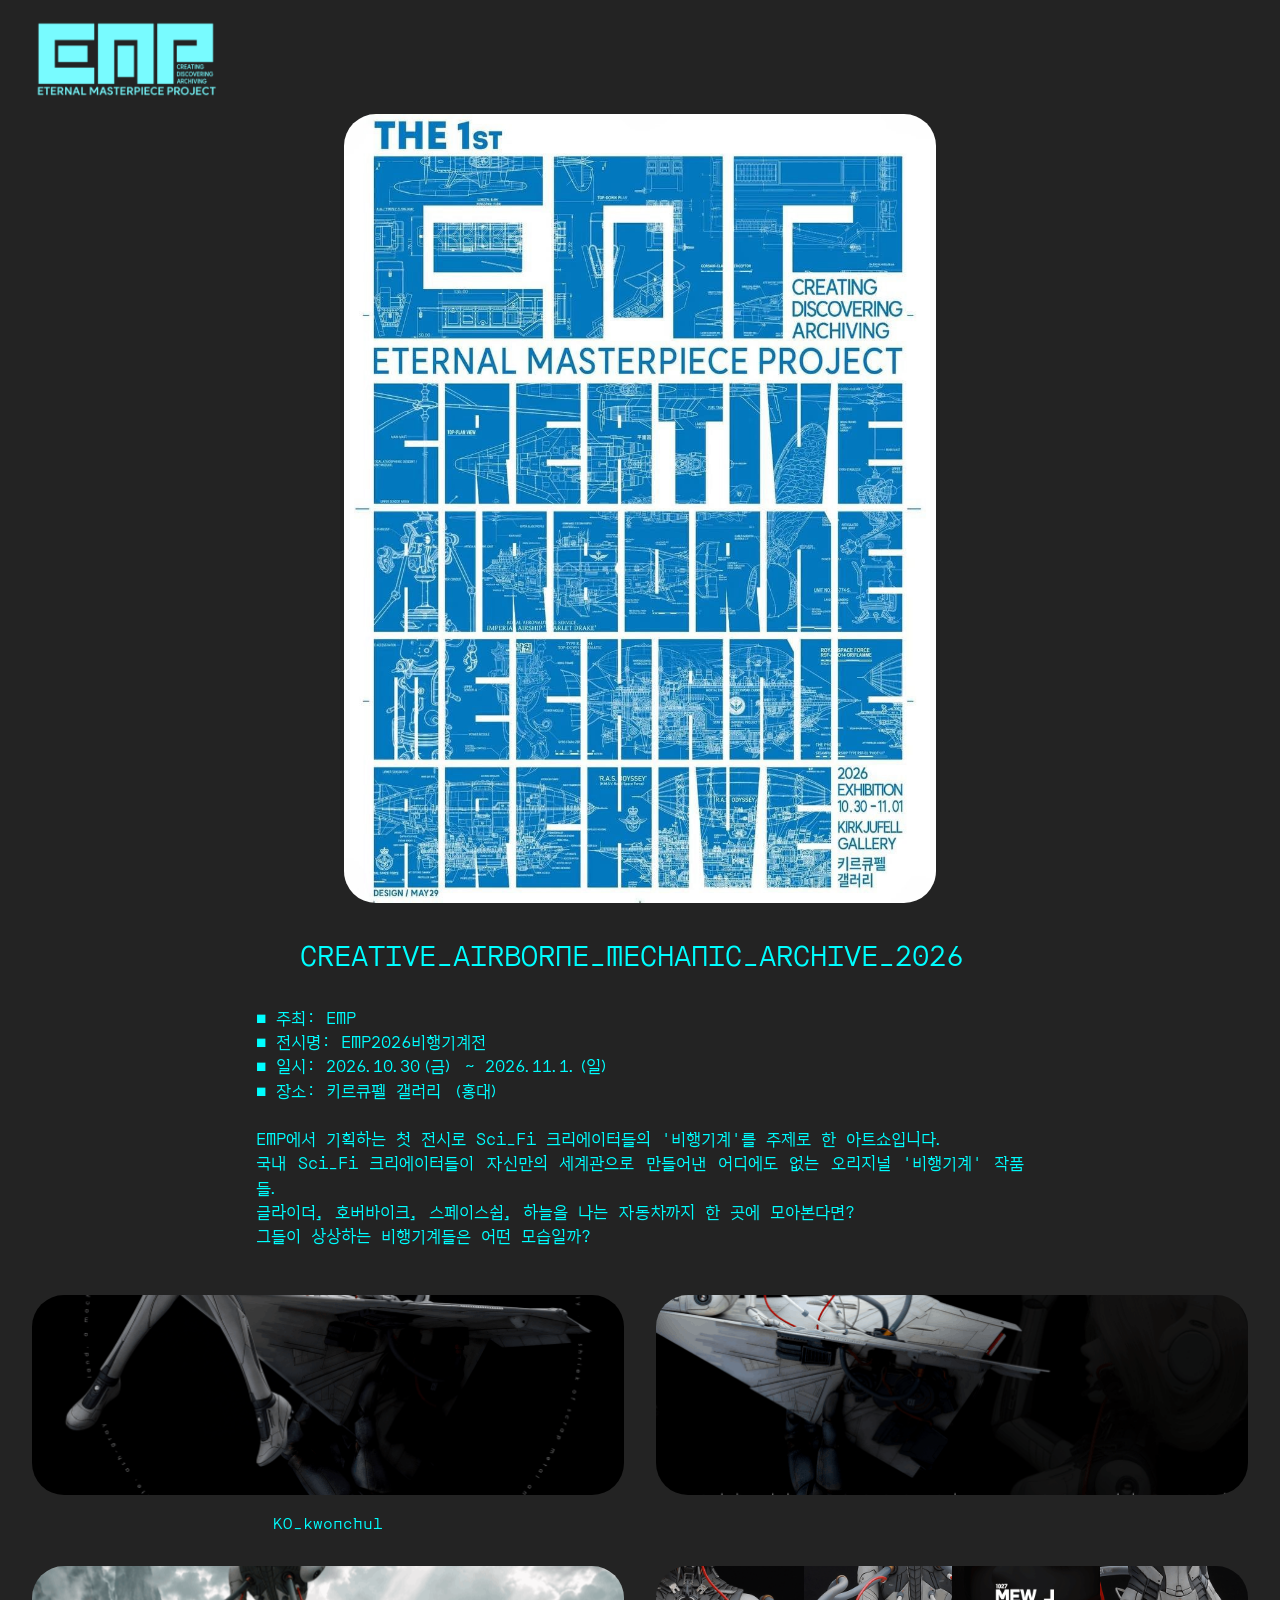
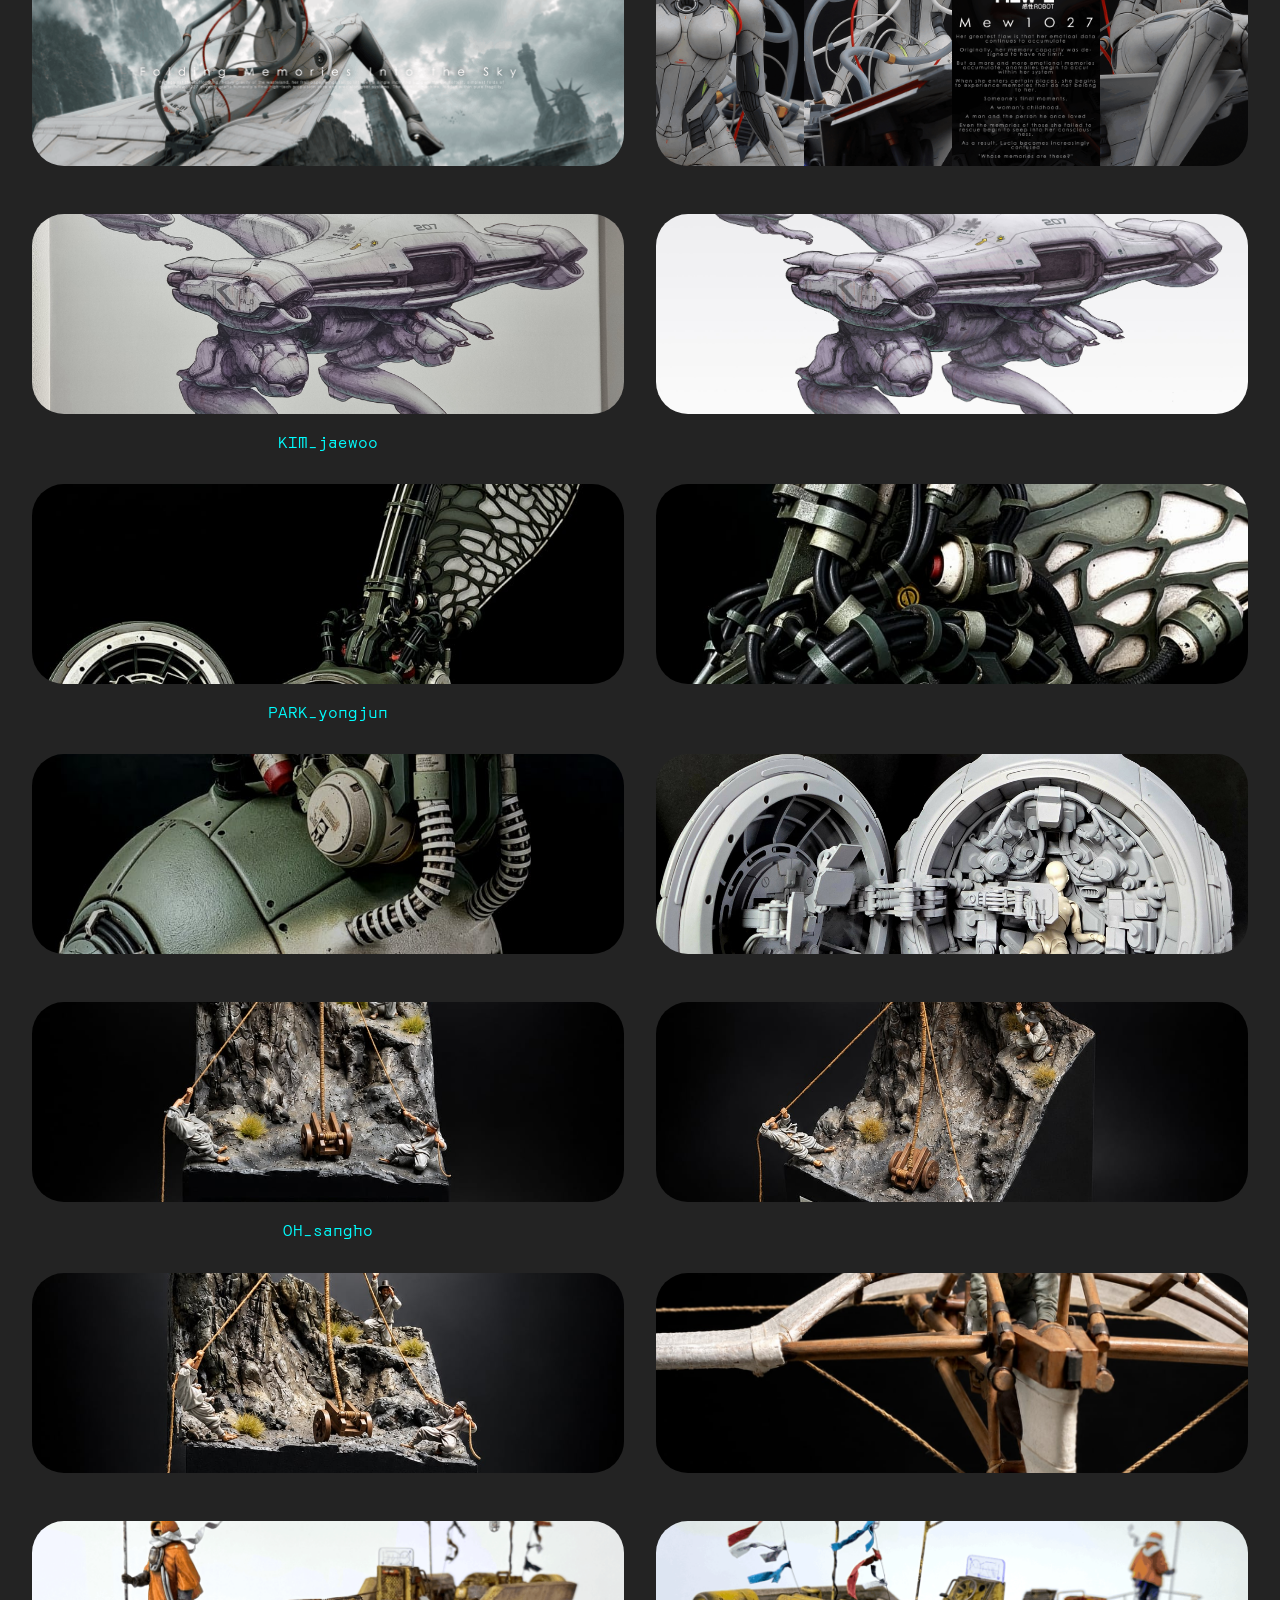
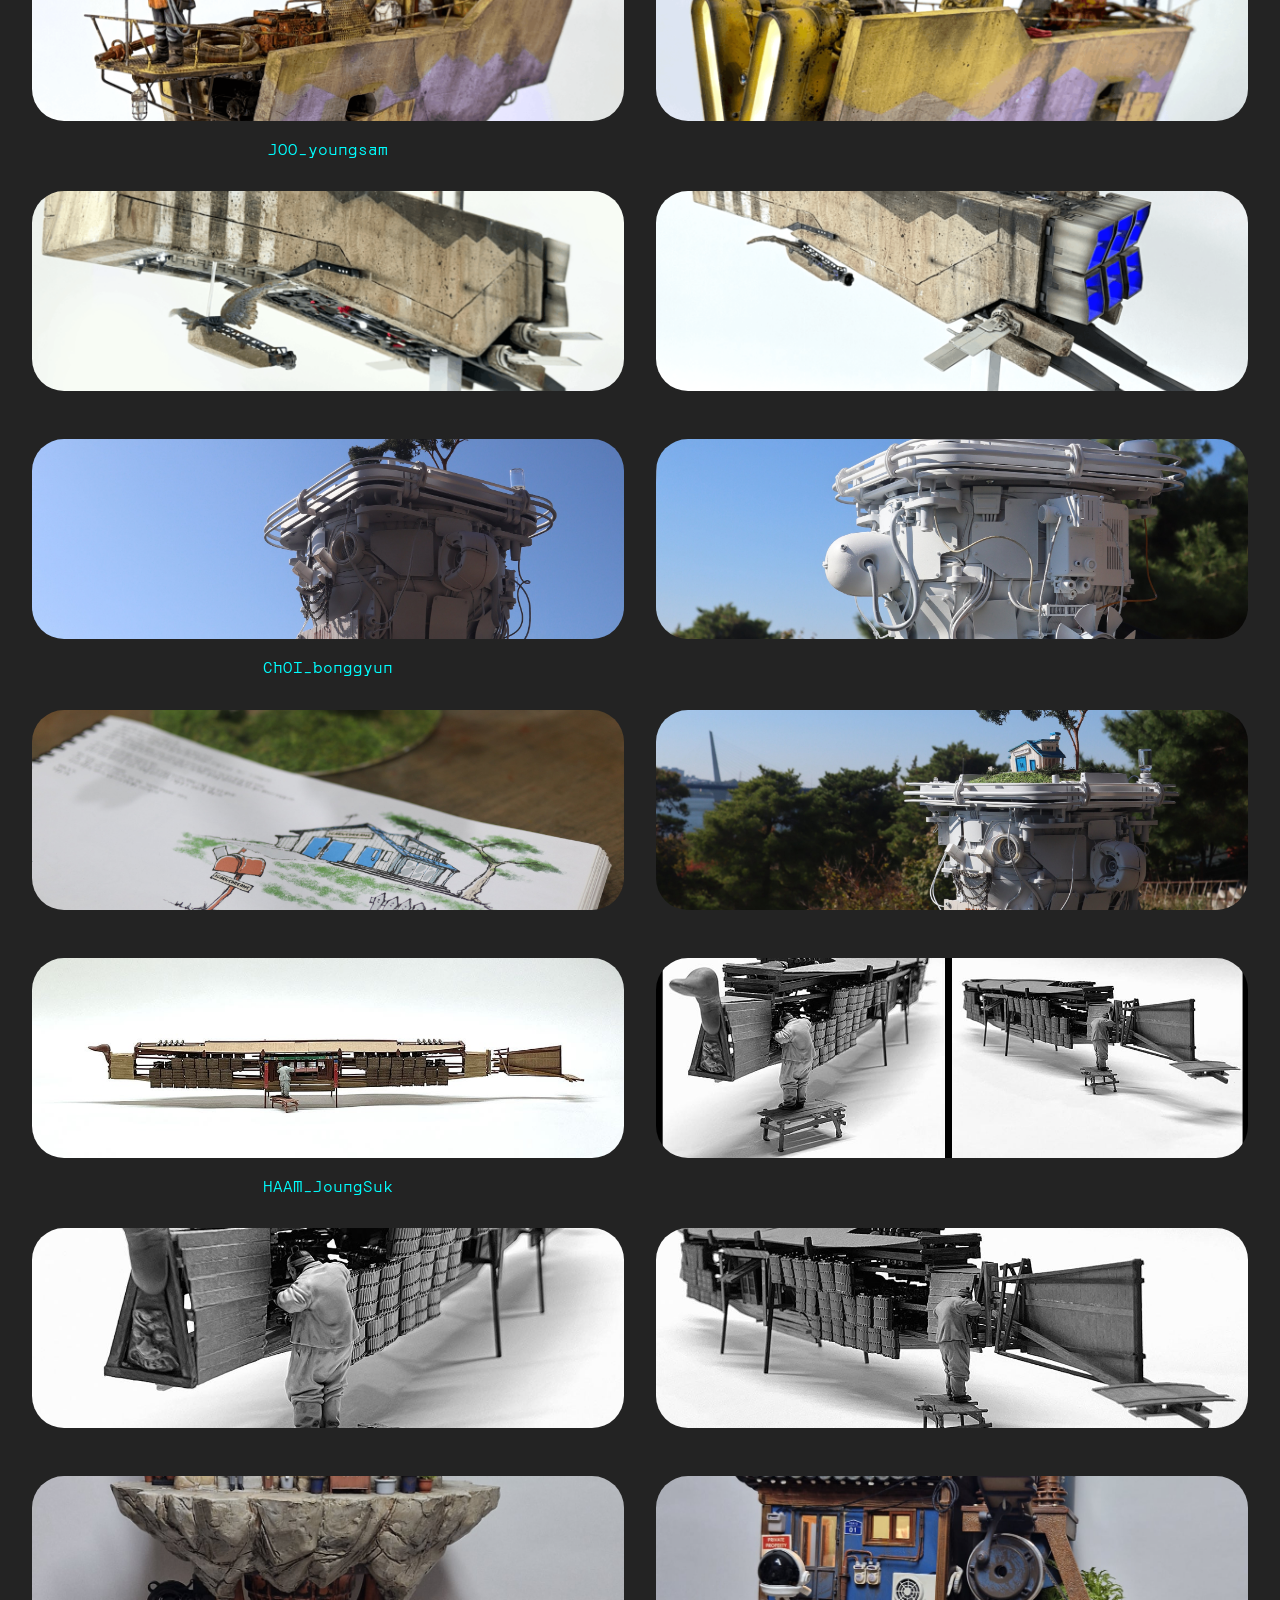
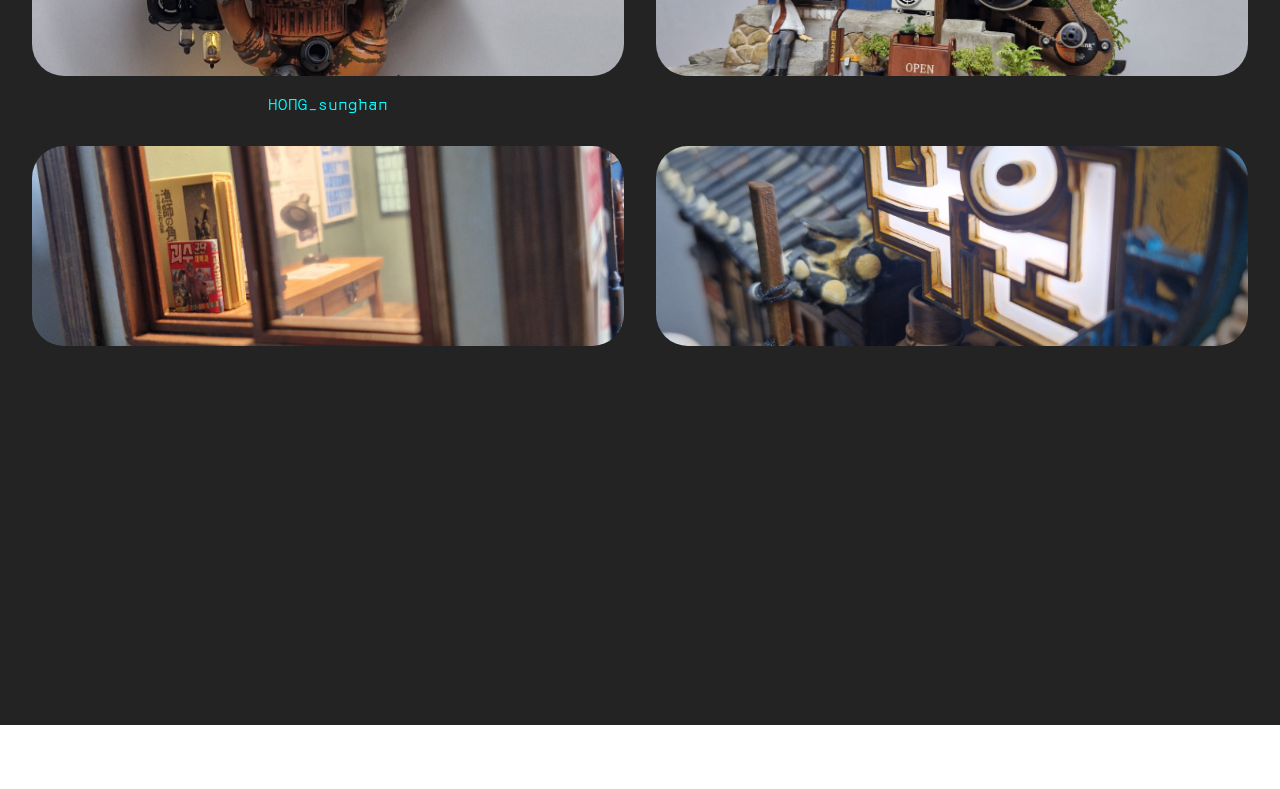
==== commit 06b8b9be: "1" ====
--- a/2026.html
+++ b/2026.html
@@ -18,7 +18,7 @@
   <link rel="stylesheet" href="assets/theme/css/style.css">
   <link rel="preload" href="https://fonts.googleapis.com/css?family=Orbit:400&display=swap" as="style" onload="this.onload=null;this.rel='stylesheet'">
   <noscript><link rel="stylesheet" href="https://fonts.googleapis.com/css?family=Orbit:400&display=swap"></noscript>
-  <link rel="preload" as="style" href="assets/mobirise/css/mbr-additional.css?v=Nyo1vr"><link rel="stylesheet" href="assets/mobirise/css/mbr-additional.css?v=Nyo1vr" type="text/css">
+  <link rel="preload" as="style" href="assets/mobirise/css/mbr-additional.css?v=ekrO78"><link rel="stylesheet" href="assets/mobirise/css/mbr-additional.css?v=ekrO78" type="text/css">
 
   
   
@@ -90,112 +90,112 @@
             
             
             <div class="col-12 col-md-6 col-lg-6 item gallery-image active">
-                <div class="item-wrapper mb-3" data-toggle="modal" data-bs-toggle="modal" data-target="#vzlGfc0GMd-modal" data-bs-target="#vzlGfc0GMd-modal">
-                    <img class="w-100" src="assets/images/eab3a0eab68cecb2a004-596x963.png" alt="" data-slide-to="0" data-bs-slide-to="0" data-target="#lb-vzlGfc0GMd" data-bs-target="#lb-vzlGfc0GMd">
+                <div class="item-wrapper mb-3" data-toggle="modal" data-bs-toggle="modal" data-target="#vzo9VUcvCA-modal" data-bs-target="#vzo9VUcvCA-modal">
+                    <img class="w-100" src="assets/images/eab3a0eab68cecb2a004-596x963.png" alt="" data-slide-to="0" data-bs-slide-to="0" data-target="#lb-vzo9VUcvCA" data-bs-target="#lb-vzo9VUcvCA">
                     <div class="icon-wrapper">
                         <span class="mobi-mbri mobi-mbri-search mbr-iconfont mbr-iconfont-btn"></span>
                     </div>
                 </div>
                 <h6 class="mbr-item-subtitle mbr-fonts-style align-center mb-0 mt-3 display-7">KO_kwonchul</h6>
             </div><div class="col-12 col-md-6 col-lg-6 item gallery-image">
-                <div class="item-wrapper mb-3" data-toggle="modal" data-bs-toggle="modal" data-target="#vzlGfc0GMd-modal" data-bs-target="#vzlGfc0GMd-modal">
-                    <img class="w-100" src="assets/images/eab3a0eab68cecb2a005-596x418.png" alt="" data-slide-to="1" data-bs-slide-to="1" data-target="#lb-vzlGfc0GMd" data-bs-target="#lb-vzlGfc0GMd">
-                    <div class="icon-wrapper">
-                        <span class="mobi-mbri mobi-mbri-search mbr-iconfont mbr-iconfont-btn"></span>
-                    </div>
-                </div>
-                <h6 class="mbr-item-subtitle mbr-fonts-style align-center mb-0 mt-3 display-7"></h6>
-            </div><div class="col-12 col-md-6 col-lg-6 item gallery-image">
-                <div class="item-wrapper mb-3" data-toggle="modal" data-bs-toggle="modal" data-target="#vzlGfc0GMd-modal" data-bs-target="#vzlGfc0GMd-modal">
-                    <img class="w-100" src="assets/images/eab3a0eab68cecb2a006-596x602.png" alt="" data-slide-to="2" data-bs-slide-to="2" data-target="#lb-vzlGfc0GMd" data-bs-target="#lb-vzlGfc0GMd">
-                    <div class="icon-wrapper">
-                        <span class="mobi-mbri mobi-mbri-search mbr-iconfont mbr-iconfont-btn"></span>
-                    </div>
-                </div>
-                <h6 class="mbr-item-subtitle mbr-fonts-style align-center mb-0 mt-3 display-7"></h6>
-            </div><div class="col-12 col-md-6 col-lg-6 item gallery-image">
-                <div class="item-wrapper mb-3" data-toggle="modal" data-bs-toggle="modal" data-target="#vzlGfc0GMd-modal" data-bs-target="#vzlGfc0GMd-modal">
-                    <img class="w-100" src="assets/images/eab3a0eab68cecb2a007-1600x1400.png" alt="" data-slide-to="3" data-bs-slide-to="3" data-target="#lb-vzlGfc0GMd" data-bs-target="#lb-vzlGfc0GMd">
-                    <div class="icon-wrapper">
-                        <span class="mobi-mbri mobi-mbri-search mbr-iconfont mbr-iconfont-btn"></span>
-                    </div>
-                </div>
-                <h6 class="mbr-item-subtitle mbr-fonts-style align-center mb-0 mt-3 display-7"></h6>
-            </div><div class="col-12 col-md-6 col-lg-6 item gallery-image">
-                <div class="item-wrapper mb-3" data-toggle="modal" data-bs-toggle="modal" data-target="#vzlGfc0GMd-modal" data-bs-target="#vzlGfc0GMd-modal">
-                    <img class="w-100" src="assets/images/eab980ec9eacec9ab001-4000x3000.jpg" alt="" data-slide-to="4" data-bs-slide-to="4" data-target="#lb-vzlGfc0GMd" data-bs-target="#lb-vzlGfc0GMd">
+                <div class="item-wrapper mb-3" data-toggle="modal" data-bs-toggle="modal" data-target="#vzo9VUcvCA-modal" data-bs-target="#vzo9VUcvCA-modal">
+                    <img class="w-100" src="assets/images/eab3a0eab68cecb2a005-596x418.png" alt="" data-slide-to="1" data-bs-slide-to="1" data-target="#lb-vzo9VUcvCA" data-bs-target="#lb-vzo9VUcvCA">
+                    <div class="icon-wrapper">
+                        <span class="mobi-mbri mobi-mbri-search mbr-iconfont mbr-iconfont-btn"></span>
+                    </div>
+                </div>
+                <h6 class="mbr-item-subtitle mbr-fonts-style align-center mb-0 mt-3 display-7"></h6>
+            </div><div class="col-12 col-md-6 col-lg-6 item gallery-image">
+                <div class="item-wrapper mb-3" data-toggle="modal" data-bs-toggle="modal" data-target="#vzo9VUcvCA-modal" data-bs-target="#vzo9VUcvCA-modal">
+                    <img class="w-100" src="assets/images/eab3a0eab68cecb2a006-596x602.png" alt="" data-slide-to="2" data-bs-slide-to="2" data-target="#lb-vzo9VUcvCA" data-bs-target="#lb-vzo9VUcvCA">
+                    <div class="icon-wrapper">
+                        <span class="mobi-mbri mobi-mbri-search mbr-iconfont mbr-iconfont-btn"></span>
+                    </div>
+                </div>
+                <h6 class="mbr-item-subtitle mbr-fonts-style align-center mb-0 mt-3 display-7"></h6>
+            </div><div class="col-12 col-md-6 col-lg-6 item gallery-image">
+                <div class="item-wrapper mb-3" data-toggle="modal" data-bs-toggle="modal" data-target="#vzo9VUcvCA-modal" data-bs-target="#vzo9VUcvCA-modal">
+                    <img class="w-100" src="assets/images/eab3a0eab68cecb2a007-1600x1400.png" alt="" data-slide-to="3" data-bs-slide-to="3" data-target="#lb-vzo9VUcvCA" data-bs-target="#lb-vzo9VUcvCA">
+                    <div class="icon-wrapper">
+                        <span class="mobi-mbri mobi-mbri-search mbr-iconfont mbr-iconfont-btn"></span>
+                    </div>
+                </div>
+                <h6 class="mbr-item-subtitle mbr-fonts-style align-center mb-0 mt-3 display-7"></h6>
+            </div><div class="col-12 col-md-6 col-lg-6 item gallery-image">
+                <div class="item-wrapper mb-3" data-toggle="modal" data-bs-toggle="modal" data-target="#vzo9VUcvCA-modal" data-bs-target="#vzo9VUcvCA-modal">
+                    <img class="w-100" src="assets/images/eab980ec9eacec9ab001-4000x3000.jpg" alt="" data-slide-to="4" data-bs-slide-to="4" data-target="#lb-vzo9VUcvCA" data-bs-target="#lb-vzo9VUcvCA">
                     <div class="icon-wrapper">
                         <span class="mobi-mbri mobi-mbri-search mbr-iconfont mbr-iconfont-btn"></span>
                     </div>
                 </div>
                 <h6 class="mbr-item-subtitle mbr-fonts-style align-center mb-0 mt-3 display-7">KIM_jaewoo</h6>
             </div><div class="col-12 col-md-6 col-lg-6 item gallery-image">
-                <div class="item-wrapper mb-3" data-toggle="modal" data-bs-toggle="modal" data-target="#vzlGfc0GMd-modal" data-bs-target="#vzlGfc0GMd-modal">
-                    <img class="w-100" src="assets/images/eab980ec9eacec9ab002-3000x1854.jpg" alt="" data-slide-to="5" data-bs-slide-to="5" data-target="#lb-vzlGfc0GMd" data-bs-target="#lb-vzlGfc0GMd">
-                    <div class="icon-wrapper">
-                        <span class="mobi-mbri mobi-mbri-search mbr-iconfont mbr-iconfont-btn"></span>
-                    </div>
-                </div>
-                <h6 class="mbr-item-subtitle mbr-fonts-style align-center mb-0 mt-3 display-7"></h6>
-            </div><div class="col-12 col-md-6 col-lg-6 item gallery-image">
-                <div class="item-wrapper mb-3" data-toggle="modal" data-bs-toggle="modal" data-target="#vzlGfc0GMd-modal" data-bs-target="#vzlGfc0GMd-modal">
-                    <img class="w-100" src="assets/images/ebb095ec9aa9eca48005-816x1002.jpg" alt="" data-slide-to="6" data-bs-slide-to="6" data-target="#lb-vzlGfc0GMd" data-bs-target="#lb-vzlGfc0GMd">
+                <div class="item-wrapper mb-3" data-toggle="modal" data-bs-toggle="modal" data-target="#vzo9VUcvCA-modal" data-bs-target="#vzo9VUcvCA-modal">
+                    <img class="w-100" src="assets/images/eab980ec9eacec9ab002-3000x1854.jpg" alt="" data-slide-to="5" data-bs-slide-to="5" data-target="#lb-vzo9VUcvCA" data-bs-target="#lb-vzo9VUcvCA">
+                    <div class="icon-wrapper">
+                        <span class="mobi-mbri mobi-mbri-search mbr-iconfont mbr-iconfont-btn"></span>
+                    </div>
+                </div>
+                <h6 class="mbr-item-subtitle mbr-fonts-style align-center mb-0 mt-3 display-7"></h6>
+            </div><div class="col-12 col-md-6 col-lg-6 item gallery-image">
+                <div class="item-wrapper mb-3" data-toggle="modal" data-bs-toggle="modal" data-target="#vzo9VUcvCA-modal" data-bs-target="#vzo9VUcvCA-modal">
+                    <img class="w-100" src="assets/images/ebb095ec9aa9eca48005-816x1002.jpg" alt="" data-slide-to="6" data-bs-slide-to="6" data-target="#lb-vzo9VUcvCA" data-bs-target="#lb-vzo9VUcvCA">
                     <div class="icon-wrapper">
                         <span class="mobi-mbri mobi-mbri-search mbr-iconfont mbr-iconfont-btn"></span>
                     </div>
                 </div>
                 <h6 class="mbr-item-subtitle mbr-fonts-style align-center mb-0 mt-3 display-7">PARK_yongjun</h6>
             </div><div class="col-12 col-md-6 col-lg-6 item gallery-image">
-                <div class="item-wrapper mb-3" data-toggle="modal" data-bs-toggle="modal" data-target="#vzlGfc0GMd-modal" data-bs-target="#vzlGfc0GMd-modal">
-                    <img class="w-100" src="assets/images/ebb095ec9aa9eca48006-816x1317.jpg" alt="" data-slide-to="7" data-bs-slide-to="7" data-target="#lb-vzlGfc0GMd" data-bs-target="#lb-vzlGfc0GMd">
-                    <div class="icon-wrapper">
-                        <span class="mobi-mbri mobi-mbri-search mbr-iconfont mbr-iconfont-btn"></span>
-                    </div>
-                </div>
-                <h6 class="mbr-item-subtitle mbr-fonts-style align-center mb-0 mt-3 display-7"></h6>
-            </div><div class="col-12 col-md-6 col-lg-6 item gallery-image">
-                <div class="item-wrapper mb-3" data-toggle="modal" data-bs-toggle="modal" data-target="#vzlGfc0GMd-modal" data-bs-target="#vzlGfc0GMd-modal">
-                    <img class="w-100" src="assets/images/ebb095ec9aa9eca48007-816x1230.jpg" alt="" data-slide-to="8" data-bs-slide-to="8" data-target="#lb-vzlGfc0GMd" data-bs-target="#lb-vzlGfc0GMd">
-                    <div class="icon-wrapper">
-                        <span class="mobi-mbri mobi-mbri-search mbr-iconfont mbr-iconfont-btn"></span>
-                    </div>
-                </div>
-                <h6 class="mbr-item-subtitle mbr-fonts-style align-center mb-0 mt-3 display-7"></h6>
-            </div><div class="col-12 col-md-6 col-lg-6 item gallery-image">
-                <div class="item-wrapper mb-3" data-toggle="modal" data-bs-toggle="modal" data-target="#vzlGfc0GMd-modal" data-bs-target="#vzlGfc0GMd-modal">
-                    <img class="w-100" src="assets/images/ebb095ec9aa9eca48004-2246x2068.jpg" alt="" data-slide-to="9" data-bs-slide-to="9" data-target="#lb-vzlGfc0GMd" data-bs-target="#lb-vzlGfc0GMd">
-                    <div class="icon-wrapper">
-                        <span class="mobi-mbri mobi-mbri-search mbr-iconfont mbr-iconfont-btn"></span>
-                    </div>
-                </div>
-                <h6 class="mbr-item-subtitle mbr-fonts-style align-center mb-0 mt-3 display-7"></h6>
-            </div><div class="col-12 col-md-6 col-lg-6 item gallery-image">
-                <div class="item-wrapper mb-3" data-toggle="modal" data-bs-toggle="modal" data-target="#vzlGfc0GMd-modal" data-bs-target="#vzlGfc0GMd-modal">
-                    <img class="w-100" src="assets/images/ec98a4ec8381ed98b809-1086x1448.jpg" alt="" data-slide-to="10" data-bs-slide-to="10" data-target="#lb-vzlGfc0GMd" data-bs-target="#lb-vzlGfc0GMd">
+                <div class="item-wrapper mb-3" data-toggle="modal" data-bs-toggle="modal" data-target="#vzo9VUcvCA-modal" data-bs-target="#vzo9VUcvCA-modal">
+                    <img class="w-100" src="assets/images/ebb095ec9aa9eca48006-816x1317.jpg" alt="" data-slide-to="7" data-bs-slide-to="7" data-target="#lb-vzo9VUcvCA" data-bs-target="#lb-vzo9VUcvCA">
+                    <div class="icon-wrapper">
+                        <span class="mobi-mbri mobi-mbri-search mbr-iconfont mbr-iconfont-btn"></span>
+                    </div>
+                </div>
+                <h6 class="mbr-item-subtitle mbr-fonts-style align-center mb-0 mt-3 display-7"></h6>
+            </div><div class="col-12 col-md-6 col-lg-6 item gallery-image">
+                <div class="item-wrapper mb-3" data-toggle="modal" data-bs-toggle="modal" data-target="#vzo9VUcvCA-modal" data-bs-target="#vzo9VUcvCA-modal">
+                    <img class="w-100" src="assets/images/ebb095ec9aa9eca48007-816x1230.jpg" alt="" data-slide-to="8" data-bs-slide-to="8" data-target="#lb-vzo9VUcvCA" data-bs-target="#lb-vzo9VUcvCA">
+                    <div class="icon-wrapper">
+                        <span class="mobi-mbri mobi-mbri-search mbr-iconfont mbr-iconfont-btn"></span>
+                    </div>
+                </div>
+                <h6 class="mbr-item-subtitle mbr-fonts-style align-center mb-0 mt-3 display-7"></h6>
+            </div><div class="col-12 col-md-6 col-lg-6 item gallery-image">
+                <div class="item-wrapper mb-3" data-toggle="modal" data-bs-toggle="modal" data-target="#vzo9VUcvCA-modal" data-bs-target="#vzo9VUcvCA-modal">
+                    <img class="w-100" src="assets/images/ebb095ec9aa9eca48004-2246x2068.jpg" alt="" data-slide-to="9" data-bs-slide-to="9" data-target="#lb-vzo9VUcvCA" data-bs-target="#lb-vzo9VUcvCA">
+                    <div class="icon-wrapper">
+                        <span class="mobi-mbri mobi-mbri-search mbr-iconfont mbr-iconfont-btn"></span>
+                    </div>
+                </div>
+                <h6 class="mbr-item-subtitle mbr-fonts-style align-center mb-0 mt-3 display-7"></h6>
+            </div><div class="col-12 col-md-6 col-lg-6 item gallery-image">
+                <div class="item-wrapper mb-3" data-toggle="modal" data-bs-toggle="modal" data-target="#vzo9VUcvCA-modal" data-bs-target="#vzo9VUcvCA-modal">
+                    <img class="w-100" src="assets/images/ec98a4ec8381ed98b809-1086x1448.jpg" alt="" data-slide-to="10" data-bs-slide-to="10" data-target="#lb-vzo9VUcvCA" data-bs-target="#lb-vzo9VUcvCA">
                     <div class="icon-wrapper">
                         <span class="mobi-mbri mobi-mbri-search mbr-iconfont mbr-iconfont-btn"></span>
                     </div>
                 </div>
                 <h6 class="mbr-item-subtitle mbr-fonts-style align-center mb-0 mt-3 display-7">OH_sangho</h6>
             </div><div class="col-12 col-md-6 col-lg-6 item gallery-image">
-                <div class="item-wrapper mb-3" data-toggle="modal" data-bs-toggle="modal" data-target="#vzlGfc0GMd-modal" data-bs-target="#vzlGfc0GMd-modal">
-                    <img class="w-100" src="assets/images/ec98a4ec8381ed98b808-1086x1448.jpg" alt="" data-slide-to="11" data-bs-slide-to="11" data-target="#lb-vzlGfc0GMd" data-bs-target="#lb-vzlGfc0GMd">
-                    <div class="icon-wrapper">
-                        <span class="mobi-mbri mobi-mbri-search mbr-iconfont mbr-iconfont-btn"></span>
-                    </div>
-                </div>
-                <h6 class="mbr-item-subtitle mbr-fonts-style align-center mb-0 mt-3 display-7"></h6>
-            </div><div class="col-12 col-md-6 col-lg-6 item gallery-image">
-                <div class="item-wrapper mb-3" data-toggle="modal" data-bs-toggle="modal" data-target="#vzlGfc0GMd-modal" data-bs-target="#vzlGfc0GMd-modal">
-                    <img class="w-100" src="assets/images/ec98a4ec8381ed98b807-1086x1448.jpg" alt="" data-slide-to="12" data-bs-slide-to="12" data-target="#lb-vzlGfc0GMd" data-bs-target="#lb-vzlGfc0GMd">
-                    <div class="icon-wrapper">
-                        <span class="mobi-mbri mobi-mbri-search mbr-iconfont mbr-iconfont-btn"></span>
-                    </div>
-                </div>
-                <h6 class="mbr-item-subtitle mbr-fonts-style align-center mb-0 mt-3 display-7"></h6>
-            </div><div class="col-12 col-md-6 col-lg-6 item gallery-image">
-                <div class="item-wrapper mb-3" data-toggle="modal" data-bs-toggle="modal" data-target="#vzlGfc0GMd-modal" data-bs-target="#vzlGfc0GMd-modal">
-                    <img class="w-100" src="assets/images/ec98a4ec8381ed98b810-1256x942.jpg" alt="" data-slide-to="13" data-bs-slide-to="13" data-target="#lb-vzlGfc0GMd" data-bs-target="#lb-vzlGfc0GMd">
+                <div class="item-wrapper mb-3" data-toggle="modal" data-bs-toggle="modal" data-target="#vzo9VUcvCA-modal" data-bs-target="#vzo9VUcvCA-modal">
+                    <img class="w-100" src="assets/images/ec98a4ec8381ed98b808-1086x1448.jpg" alt="" data-slide-to="11" data-bs-slide-to="11" data-target="#lb-vzo9VUcvCA" data-bs-target="#lb-vzo9VUcvCA">
+                    <div class="icon-wrapper">
+                        <span class="mobi-mbri mobi-mbri-search mbr-iconfont mbr-iconfont-btn"></span>
+                    </div>
+                </div>
+                <h6 class="mbr-item-subtitle mbr-fonts-style align-center mb-0 mt-3 display-7"></h6>
+            </div><div class="col-12 col-md-6 col-lg-6 item gallery-image">
+                <div class="item-wrapper mb-3" data-toggle="modal" data-bs-toggle="modal" data-target="#vzo9VUcvCA-modal" data-bs-target="#vzo9VUcvCA-modal">
+                    <img class="w-100" src="assets/images/ec98a4ec8381ed98b807-1086x1448.jpg" alt="" data-slide-to="12" data-bs-slide-to="12" data-target="#lb-vzo9VUcvCA" data-bs-target="#lb-vzo9VUcvCA">
+                    <div class="icon-wrapper">
+                        <span class="mobi-mbri mobi-mbri-search mbr-iconfont mbr-iconfont-btn"></span>
+                    </div>
+                </div>
+                <h6 class="mbr-item-subtitle mbr-fonts-style align-center mb-0 mt-3 display-7"></h6>
+            </div><div class="col-12 col-md-6 col-lg-6 item gallery-image">
+                <div class="item-wrapper mb-3" data-toggle="modal" data-bs-toggle="modal" data-target="#vzo9VUcvCA-modal" data-bs-target="#vzo9VUcvCA-modal">
+                    <img class="w-100" src="assets/images/ec98a4ec8381ed98b810-1256x942.jpg" alt="" data-slide-to="13" data-bs-slide-to="13" data-target="#lb-vzo9VUcvCA" data-bs-target="#lb-vzo9VUcvCA">
                     <div class="icon-wrapper">
                         <span class="mobi-mbri mobi-mbri-search mbr-iconfont mbr-iconfont-btn"></span>
                     </div>
@@ -203,128 +203,128 @@
                 <h6 class="mbr-item-subtitle mbr-fonts-style align-center mb-0 mt-3 display-7"></h6>
             </div>
             <div class="col-12 col-md-6 col-lg-6 item gallery-image">
-                <div class="item-wrapper mb-3" data-toggle="modal" data-bs-toggle="modal" data-target="#vzlGfc0GMd-modal" data-bs-target="#vzlGfc0GMd-modal">
-                    <img class="w-100" src="assets/images/eca3bcec9881ec82bc03-1256x942.png" alt="" data-slide-to="14" data-bs-slide-to="14" data-target="#lb-vzlGfc0GMd" data-bs-target="#lb-vzlGfc0GMd">
+                <div class="item-wrapper mb-3" data-toggle="modal" data-bs-toggle="modal" data-target="#vzo9VUcvCA-modal" data-bs-target="#vzo9VUcvCA-modal">
+                    <img class="w-100" src="assets/images/eca3bcec9881ec82bc03-1256x942.png" alt="" data-slide-to="14" data-bs-slide-to="14" data-target="#lb-vzo9VUcvCA" data-bs-target="#lb-vzo9VUcvCA">
                     <div class="icon-wrapper">
                         <span class="mobi-mbri mobi-mbri-search mbr-iconfont mbr-iconfont-btn"></span>
                     </div>
                 </div>
                 <h6 class="mbr-item-subtitle mbr-fonts-style align-center mb-0 mt-3 display-7">JOO_youngsam</h6>
             </div><div class="col-12 col-md-6 col-lg-6 item gallery-image">
-                <div class="item-wrapper mb-3" data-toggle="modal" data-bs-toggle="modal" data-target="#vzlGfc0GMd-modal" data-bs-target="#vzlGfc0GMd-modal">
-                    <img class="w-100" src="assets/images/eca3bcec9881ec82bc04-1256x942.png" alt="" data-slide-to="15" data-bs-slide-to="15" data-target="#lb-vzlGfc0GMd" data-bs-target="#lb-vzlGfc0GMd">
-                    <div class="icon-wrapper">
-                        <span class="mobi-mbri mobi-mbri-search mbr-iconfont mbr-iconfont-btn"></span>
-                    </div>
-                </div>
-                <h6 class="mbr-item-subtitle mbr-fonts-style align-center mb-0 mt-3 display-7"></h6>
-            </div><div class="col-12 col-md-6 col-lg-6 item gallery-image">
-                <div class="item-wrapper mb-3" data-toggle="modal" data-bs-toggle="modal" data-target="#vzlGfc0GMd-modal" data-bs-target="#vzlGfc0GMd-modal">
-                    <img class="w-100" src="assets/images/eca3bcec9881ec82bc07-1256x942.png" alt="" data-slide-to="16" data-bs-slide-to="16" data-target="#lb-vzlGfc0GMd" data-bs-target="#lb-vzlGfc0GMd">
-                    <div class="icon-wrapper">
-                        <span class="mobi-mbri mobi-mbri-search mbr-iconfont mbr-iconfont-btn"></span>
-                    </div>
-                </div>
-                <h6 class="mbr-item-subtitle mbr-fonts-style align-center mb-0 mt-3 display-7"></h6>
-            </div><div class="col-12 col-md-6 col-lg-6 item gallery-image">
-                <div class="item-wrapper mb-3" data-toggle="modal" data-bs-toggle="modal" data-target="#vzlGfc0GMd-modal" data-bs-target="#vzlGfc0GMd-modal">
-                    <img class="w-100" src="assets/images/eca3bcec9881ec82bc08-1256x942.png" alt="" data-slide-to="17" data-bs-slide-to="17" data-target="#lb-vzlGfc0GMd" data-bs-target="#lb-vzlGfc0GMd">
-                    <div class="icon-wrapper">
-                        <span class="mobi-mbri mobi-mbri-search mbr-iconfont mbr-iconfont-btn"></span>
-                    </div>
-                </div>
-                <h6 class="mbr-item-subtitle mbr-fonts-style align-center mb-0 mt-3 display-7"></h6>
-            </div><div class="col-12 col-md-6 col-lg-6 item gallery-image">
-                <div class="item-wrapper mb-3" data-toggle="modal" data-bs-toggle="modal" data-target="#vzlGfc0GMd-modal" data-bs-target="#vzlGfc0GMd-modal">
-                    <img class="w-100" src="assets/images/ecb59cebb489eab7a002-4000x3002.jpg" alt="" data-slide-to="18" data-bs-slide-to="18" data-target="#lb-vzlGfc0GMd" data-bs-target="#lb-vzlGfc0GMd">
+                <div class="item-wrapper mb-3" data-toggle="modal" data-bs-toggle="modal" data-target="#vzo9VUcvCA-modal" data-bs-target="#vzo9VUcvCA-modal">
+                    <img class="w-100" src="assets/images/eca3bcec9881ec82bc04-1256x942.png" alt="" data-slide-to="15" data-bs-slide-to="15" data-target="#lb-vzo9VUcvCA" data-bs-target="#lb-vzo9VUcvCA">
+                    <div class="icon-wrapper">
+                        <span class="mobi-mbri mobi-mbri-search mbr-iconfont mbr-iconfont-btn"></span>
+                    </div>
+                </div>
+                <h6 class="mbr-item-subtitle mbr-fonts-style align-center mb-0 mt-3 display-7"></h6>
+            </div><div class="col-12 col-md-6 col-lg-6 item gallery-image">
+                <div class="item-wrapper mb-3" data-toggle="modal" data-bs-toggle="modal" data-target="#vzo9VUcvCA-modal" data-bs-target="#vzo9VUcvCA-modal">
+                    <img class="w-100" src="assets/images/eca3bcec9881ec82bc07-1256x942.png" alt="" data-slide-to="16" data-bs-slide-to="16" data-target="#lb-vzo9VUcvCA" data-bs-target="#lb-vzo9VUcvCA">
+                    <div class="icon-wrapper">
+                        <span class="mobi-mbri mobi-mbri-search mbr-iconfont mbr-iconfont-btn"></span>
+                    </div>
+                </div>
+                <h6 class="mbr-item-subtitle mbr-fonts-style align-center mb-0 mt-3 display-7"></h6>
+            </div><div class="col-12 col-md-6 col-lg-6 item gallery-image">
+                <div class="item-wrapper mb-3" data-toggle="modal" data-bs-toggle="modal" data-target="#vzo9VUcvCA-modal" data-bs-target="#vzo9VUcvCA-modal">
+                    <img class="w-100" src="assets/images/eca3bcec9881ec82bc08-1256x942.png" alt="" data-slide-to="17" data-bs-slide-to="17" data-target="#lb-vzo9VUcvCA" data-bs-target="#lb-vzo9VUcvCA">
+                    <div class="icon-wrapper">
+                        <span class="mobi-mbri mobi-mbri-search mbr-iconfont mbr-iconfont-btn"></span>
+                    </div>
+                </div>
+                <h6 class="mbr-item-subtitle mbr-fonts-style align-center mb-0 mt-3 display-7"></h6>
+            </div><div class="col-12 col-md-6 col-lg-6 item gallery-image">
+                <div class="item-wrapper mb-3" data-toggle="modal" data-bs-toggle="modal" data-target="#vzo9VUcvCA-modal" data-bs-target="#vzo9VUcvCA-modal">
+                    <img class="w-100" src="assets/images/ecb59cebb489eab7a002-4000x3002.jpg" alt="" data-slide-to="18" data-bs-slide-to="18" data-target="#lb-vzo9VUcvCA" data-bs-target="#lb-vzo9VUcvCA">
                     <div class="icon-wrapper">
                         <span class="mobi-mbri mobi-mbri-search mbr-iconfont mbr-iconfont-btn"></span>
                     </div>
                 </div>
                 <h6 class="mbr-item-subtitle mbr-fonts-style align-center mb-0 mt-3 display-7">ChOI_bonggyun</h6>
             </div><div class="col-12 col-md-6 col-lg-6 item gallery-image">
-                <div class="item-wrapper mb-3" data-toggle="modal" data-bs-toggle="modal" data-target="#vzlGfc0GMd-modal" data-bs-target="#vzlGfc0GMd-modal">
-                    <img class="w-100" src="assets/images/ecb59cebb489eab7a003-4000x3002.jpg" alt="" data-slide-to="19" data-bs-slide-to="19" data-target="#lb-vzlGfc0GMd" data-bs-target="#lb-vzlGfc0GMd">
-                    <div class="icon-wrapper">
-                        <span class="mobi-mbri mobi-mbri-search mbr-iconfont mbr-iconfont-btn"></span>
-                    </div>
-                </div>
-                <h6 class="mbr-item-subtitle mbr-fonts-style align-center mb-0 mt-3 display-7"></h6>
-            </div><div class="col-12 col-md-6 col-lg-6 item gallery-image">
-                <div class="item-wrapper mb-3" data-toggle="modal" data-bs-toggle="modal" data-target="#vzlGfc0GMd-modal" data-bs-target="#vzlGfc0GMd-modal">
-                    <img class="w-100" src="assets/images/ecb59cebb489eab7a004-4000x3002.jpg" alt="" data-slide-to="20" data-bs-slide-to="20" data-target="#lb-vzlGfc0GMd" data-bs-target="#lb-vzlGfc0GMd">
-                    <div class="icon-wrapper">
-                        <span class="mobi-mbri mobi-mbri-search mbr-iconfont mbr-iconfont-btn"></span>
-                    </div>
-                </div>
-                <h6 class="mbr-item-subtitle mbr-fonts-style align-center mb-0 mt-3 display-7"></h6>
-            </div><div class="col-12 col-md-6 col-lg-6 item gallery-image">
-                <div class="item-wrapper mb-3" data-toggle="modal" data-bs-toggle="modal" data-target="#vzlGfc0GMd-modal" data-bs-target="#vzlGfc0GMd-modal">
-                    <img class="w-100" src="assets/images/ecb59cebb489eab7a005-4000x3002.jpg" alt="" data-slide-to="21" data-bs-slide-to="21" data-target="#lb-vzlGfc0GMd" data-bs-target="#lb-vzlGfc0GMd">
-                    <div class="icon-wrapper">
-                        <span class="mobi-mbri mobi-mbri-search mbr-iconfont mbr-iconfont-btn"></span>
-                    </div>
-                </div>
-                <h6 class="mbr-item-subtitle mbr-fonts-style align-center mb-0 mt-3 display-7"></h6>
-            </div><div class="col-12 col-md-6 col-lg-6 item gallery-image">
-                <div class="item-wrapper mb-3" data-toggle="modal" data-bs-toggle="modal" data-target="#vzlGfc0GMd-modal" data-bs-target="#vzlGfc0GMd-modal">
-                    <img class="w-100" src="assets/images/ed95a8eca095ec849d09-4032x3024.jpg" alt="" data-slide-to="22" data-bs-slide-to="22" data-target="#lb-vzlGfc0GMd" data-bs-target="#lb-vzlGfc0GMd">
+                <div class="item-wrapper mb-3" data-toggle="modal" data-bs-toggle="modal" data-target="#vzo9VUcvCA-modal" data-bs-target="#vzo9VUcvCA-modal">
+                    <img class="w-100" src="assets/images/ecb59cebb489eab7a003-4000x3002.jpg" alt="" data-slide-to="19" data-bs-slide-to="19" data-target="#lb-vzo9VUcvCA" data-bs-target="#lb-vzo9VUcvCA">
+                    <div class="icon-wrapper">
+                        <span class="mobi-mbri mobi-mbri-search mbr-iconfont mbr-iconfont-btn"></span>
+                    </div>
+                </div>
+                <h6 class="mbr-item-subtitle mbr-fonts-style align-center mb-0 mt-3 display-7"></h6>
+            </div><div class="col-12 col-md-6 col-lg-6 item gallery-image">
+                <div class="item-wrapper mb-3" data-toggle="modal" data-bs-toggle="modal" data-target="#vzo9VUcvCA-modal" data-bs-target="#vzo9VUcvCA-modal">
+                    <img class="w-100" src="assets/images/ecb59cebb489eab7a004-4000x3002.jpg" alt="" data-slide-to="20" data-bs-slide-to="20" data-target="#lb-vzo9VUcvCA" data-bs-target="#lb-vzo9VUcvCA">
+                    <div class="icon-wrapper">
+                        <span class="mobi-mbri mobi-mbri-search mbr-iconfont mbr-iconfont-btn"></span>
+                    </div>
+                </div>
+                <h6 class="mbr-item-subtitle mbr-fonts-style align-center mb-0 mt-3 display-7"></h6>
+            </div><div class="col-12 col-md-6 col-lg-6 item gallery-image">
+                <div class="item-wrapper mb-3" data-toggle="modal" data-bs-toggle="modal" data-target="#vzo9VUcvCA-modal" data-bs-target="#vzo9VUcvCA-modal">
+                    <img class="w-100" src="assets/images/ecb59cebb489eab7a005-4000x3002.jpg" alt="" data-slide-to="21" data-bs-slide-to="21" data-target="#lb-vzo9VUcvCA" data-bs-target="#lb-vzo9VUcvCA">
+                    <div class="icon-wrapper">
+                        <span class="mobi-mbri mobi-mbri-search mbr-iconfont mbr-iconfont-btn"></span>
+                    </div>
+                </div>
+                <h6 class="mbr-item-subtitle mbr-fonts-style align-center mb-0 mt-3 display-7"></h6>
+            </div><div class="col-12 col-md-6 col-lg-6 item gallery-image">
+                <div class="item-wrapper mb-3" data-toggle="modal" data-bs-toggle="modal" data-target="#vzo9VUcvCA-modal" data-bs-target="#vzo9VUcvCA-modal">
+                    <img class="w-100" src="assets/images/ed95a8eca095ec849d10-1080x1080.jpg" alt="" data-slide-to="22" data-bs-slide-to="22" data-target="#lb-vzo9VUcvCA" data-bs-target="#lb-vzo9VUcvCA">
                     <div class="icon-wrapper">
                         <span class="mobi-mbri mobi-mbri-search mbr-iconfont mbr-iconfont-btn"></span>
                     </div>
                 </div>
                 <h6 class="mbr-item-subtitle mbr-fonts-style align-center mb-0 mt-3 display-7">HAAM_JoungSuk</h6>
             </div><div class="col-12 col-md-6 col-lg-6 item gallery-image">
-                <div class="item-wrapper mb-3" data-toggle="modal" data-bs-toggle="modal" data-target="#vzlGfc0GMd-modal" data-bs-target="#vzlGfc0GMd-modal">
-                    <img class="w-100" src="assets/images/ed95a8eca095ec849d04-1040x1386.jpg" alt="" data-slide-to="23" data-bs-slide-to="23" data-target="#lb-vzlGfc0GMd" data-bs-target="#lb-vzlGfc0GMd">
-                    <div class="icon-wrapper">
-                        <span class="mobi-mbri mobi-mbri-search mbr-iconfont mbr-iconfont-btn"></span>
-                    </div>
-                </div>
-                <h6 class="mbr-item-subtitle mbr-fonts-style align-center mb-0 mt-3 display-7"></h6>
-            </div><div class="col-12 col-md-6 col-lg-6 item gallery-image">
-                <div class="item-wrapper mb-3" data-toggle="modal" data-bs-toggle="modal" data-target="#vzlGfc0GMd-modal" data-bs-target="#vzlGfc0GMd-modal">
-                    <img class="w-100" src="assets/images/ed95a8eca095ec849d03-1440x1081.jpg" alt="" data-slide-to="24" data-bs-slide-to="24" data-target="#lb-vzlGfc0GMd" data-bs-target="#lb-vzlGfc0GMd">
-                    <div class="icon-wrapper">
-                        <span class="mobi-mbri mobi-mbri-search mbr-iconfont mbr-iconfont-btn"></span>
-                    </div>
-                </div>
-                <h6 class="mbr-item-subtitle mbr-fonts-style align-center mb-0 mt-3 display-7"></h6>
-            </div><div class="col-12 col-md-6 col-lg-6 item gallery-image">
-                <div class="item-wrapper mb-3" data-toggle="modal" data-bs-toggle="modal" data-target="#vzlGfc0GMd-modal" data-bs-target="#vzlGfc0GMd-modal">
-                    <img class="w-100" src="assets/images/ed95a8eca095ec849d08-4032x3024.jpg" alt="" data-slide-to="25" data-bs-slide-to="25" data-target="#lb-vzlGfc0GMd" data-bs-target="#lb-vzlGfc0GMd">
-                    <div class="icon-wrapper">
-                        <span class="mobi-mbri mobi-mbri-search mbr-iconfont mbr-iconfont-btn"></span>
-                    </div>
-                </div>
-                <h6 class="mbr-item-subtitle mbr-fonts-style align-center mb-0 mt-3 display-7"></h6>
-            </div><div class="col-12 col-md-6 col-lg-6 item gallery-image">
-                <div class="item-wrapper mb-3" data-toggle="modal" data-bs-toggle="modal" data-target="#vzlGfc0GMd-modal" data-bs-target="#vzlGfc0GMd-modal">
-                    <img class="w-100" src="assets/images/ed998dec84b1ed959c09-1256x1675.jpg" alt="" data-slide-to="26" data-bs-slide-to="26" data-target="#lb-vzlGfc0GMd" data-bs-target="#lb-vzlGfc0GMd">
+                <div class="item-wrapper mb-3" data-toggle="modal" data-bs-toggle="modal" data-target="#vzo9VUcvCA-modal" data-bs-target="#vzo9VUcvCA-modal">
+                    <img class="w-100" src="assets/images/ed95a8eca095ec849d16-1080x1080.jpg" alt="" data-slide-to="23" data-bs-slide-to="23" data-target="#lb-vzo9VUcvCA" data-bs-target="#lb-vzo9VUcvCA">
+                    <div class="icon-wrapper">
+                        <span class="mobi-mbri mobi-mbri-search mbr-iconfont mbr-iconfont-btn"></span>
+                    </div>
+                </div>
+                <h6 class="mbr-item-subtitle mbr-fonts-style align-center mb-0 mt-3 display-7"></h6>
+            </div><div class="col-12 col-md-6 col-lg-6 item gallery-image">
+                <div class="item-wrapper mb-3" data-toggle="modal" data-bs-toggle="modal" data-target="#vzo9VUcvCA-modal" data-bs-target="#vzo9VUcvCA-modal">
+                    <img class="w-100" src="assets/images/ed95a8eca095ec849d14-1080x1080.jpg" alt="" data-slide-to="24" data-bs-slide-to="24" data-target="#lb-vzo9VUcvCA" data-bs-target="#lb-vzo9VUcvCA">
+                    <div class="icon-wrapper">
+                        <span class="mobi-mbri mobi-mbri-search mbr-iconfont mbr-iconfont-btn"></span>
+                    </div>
+                </div>
+                <h6 class="mbr-item-subtitle mbr-fonts-style align-center mb-0 mt-3 display-7"></h6>
+            </div><div class="col-12 col-md-6 col-lg-6 item gallery-image">
+                <div class="item-wrapper mb-3" data-toggle="modal" data-bs-toggle="modal" data-target="#vzo9VUcvCA-modal" data-bs-target="#vzo9VUcvCA-modal">
+                    <img class="w-100" src="assets/images/ed95a8eca095ec849d15-1080x1080.jpg" alt="" data-slide-to="25" data-bs-slide-to="25" data-target="#lb-vzo9VUcvCA" data-bs-target="#lb-vzo9VUcvCA">
+                    <div class="icon-wrapper">
+                        <span class="mobi-mbri mobi-mbri-search mbr-iconfont mbr-iconfont-btn"></span>
+                    </div>
+                </div>
+                <h6 class="mbr-item-subtitle mbr-fonts-style align-center mb-0 mt-3 display-7"></h6>
+            </div><div class="col-12 col-md-6 col-lg-6 item gallery-image">
+                <div class="item-wrapper mb-3" data-toggle="modal" data-bs-toggle="modal" data-target="#vzo9VUcvCA-modal" data-bs-target="#vzo9VUcvCA-modal">
+                    <img class="w-100" src="assets/images/ed998dec84b1ed959c09-1256x1675.jpg" alt="" data-slide-to="26" data-bs-slide-to="26" data-target="#lb-vzo9VUcvCA" data-bs-target="#lb-vzo9VUcvCA">
                     <div class="icon-wrapper">
                         <span class="mobi-mbri mobi-mbri-search mbr-iconfont mbr-iconfont-btn"></span>
                     </div>
                 </div>
                 <h6 class="mbr-item-subtitle mbr-fonts-style align-center mb-0 mt-3 display-7">HONG_sunghan</h6>
             </div><div class="col-12 col-md-6 col-lg-6 item gallery-image">
-                <div class="item-wrapper mb-3" data-toggle="modal" data-bs-toggle="modal" data-target="#vzlGfc0GMd-modal" data-bs-target="#vzlGfc0GMd-modal">
-                    <img class="w-100" src="assets/images/ed998dec84b1ed959c05-1256x1675.jpg" alt="" data-slide-to="27" data-bs-slide-to="27" data-target="#lb-vzlGfc0GMd" data-bs-target="#lb-vzlGfc0GMd">
-                    <div class="icon-wrapper">
-                        <span class="mobi-mbri mobi-mbri-search mbr-iconfont mbr-iconfont-btn"></span>
-                    </div>
-                </div>
-                <h6 class="mbr-item-subtitle mbr-fonts-style align-center mb-0 mt-3 display-7"></h6>
-            </div><div class="col-12 col-md-6 col-lg-6 item gallery-image">
-                <div class="item-wrapper mb-3" data-toggle="modal" data-bs-toggle="modal" data-target="#vzlGfc0GMd-modal" data-bs-target="#vzlGfc0GMd-modal">
-                    <img class="w-100" src="assets/images/ed998dec84b1ed959c07-3000x4000.jpg" alt="" data-slide-to="28" data-bs-slide-to="28" data-target="#lb-vzlGfc0GMd" data-bs-target="#lb-vzlGfc0GMd">
-                    <div class="icon-wrapper">
-                        <span class="mobi-mbri mobi-mbri-search mbr-iconfont mbr-iconfont-btn"></span>
-                    </div>
-                </div>
-                <h6 class="mbr-item-subtitle mbr-fonts-style align-center mb-0 mt-3 display-7"></h6>
-            </div><div class="col-12 col-md-6 col-lg-6 item gallery-image">
-                <div class="item-wrapper mb-3" data-toggle="modal" data-bs-toggle="modal" data-target="#vzlGfc0GMd-modal" data-bs-target="#vzlGfc0GMd-modal">
-                    <img class="w-100" src="assets/images/ed998dec84b1ed959c08-3000x4000.jpg" alt="" data-slide-to="29" data-bs-slide-to="29" data-target="#lb-vzlGfc0GMd" data-bs-target="#lb-vzlGfc0GMd">
+                <div class="item-wrapper mb-3" data-toggle="modal" data-bs-toggle="modal" data-target="#vzo9VUcvCA-modal" data-bs-target="#vzo9VUcvCA-modal">
+                    <img class="w-100" src="assets/images/ed998dec84b1ed959c05-1256x1675.jpg" alt="" data-slide-to="27" data-bs-slide-to="27" data-target="#lb-vzo9VUcvCA" data-bs-target="#lb-vzo9VUcvCA">
+                    <div class="icon-wrapper">
+                        <span class="mobi-mbri mobi-mbri-search mbr-iconfont mbr-iconfont-btn"></span>
+                    </div>
+                </div>
+                <h6 class="mbr-item-subtitle mbr-fonts-style align-center mb-0 mt-3 display-7"></h6>
+            </div><div class="col-12 col-md-6 col-lg-6 item gallery-image">
+                <div class="item-wrapper mb-3" data-toggle="modal" data-bs-toggle="modal" data-target="#vzo9VUcvCA-modal" data-bs-target="#vzo9VUcvCA-modal">
+                    <img class="w-100" src="assets/images/ed998dec84b1ed959c07-3000x4000.jpg" alt="" data-slide-to="28" data-bs-slide-to="28" data-target="#lb-vzo9VUcvCA" data-bs-target="#lb-vzo9VUcvCA">
+                    <div class="icon-wrapper">
+                        <span class="mobi-mbri mobi-mbri-search mbr-iconfont mbr-iconfont-btn"></span>
+                    </div>
+                </div>
+                <h6 class="mbr-item-subtitle mbr-fonts-style align-center mb-0 mt-3 display-7"></h6>
+            </div><div class="col-12 col-md-6 col-lg-6 item gallery-image">
+                <div class="item-wrapper mb-3" data-toggle="modal" data-bs-toggle="modal" data-target="#vzo9VUcvCA-modal" data-bs-target="#vzo9VUcvCA-modal">
+                    <img class="w-100" src="assets/images/ed998dec84b1ed959c08-3000x4000.jpg" alt="" data-slide-to="29" data-bs-slide-to="29" data-target="#lb-vzo9VUcvCA" data-bs-target="#lb-vzo9VUcvCA">
                     <div class="icon-wrapper">
                         <span class="mobi-mbri mobi-mbri-search mbr-iconfont mbr-iconfont-btn"></span>
                     </div>
@@ -336,11 +336,11 @@
             
         </div>
 
-        <div class="modal mbr-slider" tabindex="-1" role="dialog" aria-hidden="true" id="vzlGfc0GMd-modal">
+        <div class="modal mbr-slider" tabindex="-1" role="dialog" aria-hidden="true" id="vzo9VUcvCA-modal">
             <div class="modal-dialog" role="document">
                 <div class="modal-content">
                     <div class="modal-body">
-                        <div class="carousel slide carousel-fade" data-pause="false" data-bs-pause="false" id="lb-vzlGfc0GMd" data-interval="6000" data-bs-interval="6000">
+                        <div class="carousel slide carousel-fade" data-pause="false" data-bs-pause="false" id="lb-vzo9VUcvCA" data-interval="6000" data-bs-interval="6000">
                             <div class="carousel-inner">
                                 
                                 
@@ -391,13 +391,13 @@
                                 </div><div class="carousel-item">
                                     <img class="d-block w-100" src="assets/images/ecb59cebb489eab7a005-4000x3002.jpg" alt="Mobirise Website Builder">
                                 </div><div class="carousel-item">
-                                    <img class="d-block w-100" src="assets/images/ed95a8eca095ec849d09-4032x3024.jpg" alt="Mobirise Website Builder">
-                                </div><div class="carousel-item">
-                                    <img class="d-block w-100" src="assets/images/ed95a8eca095ec849d04-1040x1386.jpg" alt="Mobirise Website Builder">
-                                </div><div class="carousel-item">
-                                    <img class="d-block w-100" src="assets/images/ed95a8eca095ec849d03-1440x1081.jpg" alt="Mobirise Website Builder">
-                                </div><div class="carousel-item">
-                                    <img class="d-block w-100" src="assets/images/ed95a8eca095ec849d08-4032x3024.jpg" alt="Mobirise Website Builder">
+                                    <img class="d-block w-100" src="assets/images/ed95a8eca095ec849d10-1080x1080.jpg" alt="Mobirise Website Builder">
+                                </div><div class="carousel-item">
+                                    <img class="d-block w-100" src="assets/images/ed95a8eca095ec849d16-1080x1080.jpg" alt="Mobirise Website Builder">
+                                </div><div class="carousel-item">
+                                    <img class="d-block w-100" src="assets/images/ed95a8eca095ec849d14-1080x1080.jpg" alt="Mobirise Website Builder">
+                                </div><div class="carousel-item">
+                                    <img class="d-block w-100" src="assets/images/ed95a8eca095ec849d15-1080x1080.jpg" alt="Mobirise Website Builder">
                                 </div><div class="carousel-item">
                                     <img class="d-block w-100" src="assets/images/ed998dec84b1ed959c09-1256x1675.jpg" alt="Mobirise Website Builder">
                                 </div><div class="carousel-item">
@@ -412,8 +412,8 @@
                                 
                             </div>
                             <ol class="carousel-indicators">
-                                <li data-slide-to="0" data-bs-slide-to="0" class="active" data-target="#lb-vzlGfc0GMd" data-bs-target="#lb-vzlGfc0GMd"></li><li data-slide-to="1" data-bs-slide-to="1" class="" data-target="#lb-vzlGfc0GMd" data-bs-target="#lb-vzlGfc0GMd"></li><li data-slide-to="2" data-bs-slide-to="2" class="" data-target="#lb-vzlGfc0GMd" data-bs-target="#lb-vzlGfc0GMd"></li><li data-slide-to="3" data-bs-slide-to="3" class="" data-target="#lb-vzlGfc0GMd" data-bs-target="#lb-vzlGfc0GMd"></li><li data-slide-to="4" data-bs-slide-to="4" class="" data-target="#lb-vzlGfc0GMd" data-bs-target="#lb-vzlGfc0GMd"></li><li data-slide-to="5" data-bs-slide-to="5" class="" data-target="#lb-vzlGfc0GMd" data-bs-target="#lb-vzlGfc0GMd"></li>
-                                <li data-slide-to="6" data-bs-slide-to="6" data-target="#lb-vzlGfc0GMd" data-bs-target="#lb-vzlGfc0GMd"></li><li data-slide-to="7" data-bs-slide-to="7" data-target="#lb-vzlGfc0GMd" data-bs-target="#lb-vzlGfc0GMd"></li><li data-slide-to="8" data-bs-slide-to="8" data-target="#lb-vzlGfc0GMd" data-bs-target="#lb-vzlGfc0GMd"></li><li data-slide-to="9" data-bs-slide-to="9" data-target="#lb-vzlGfc0GMd" data-bs-target="#lb-vzlGfc0GMd"></li><li data-slide-to="10" data-bs-slide-to="10" data-target="#lb-vzlGfc0GMd" data-bs-target="#lb-vzlGfc0GMd"></li><li data-slide-to="11" data-bs-slide-to="11" data-target="#lb-vzlGfc0GMd" data-bs-target="#lb-vzlGfc0GMd"></li><li data-slide-to="12" data-bs-slide-to="12" data-target="#lb-vzlGfc0GMd" data-bs-target="#lb-vzlGfc0GMd"></li><li data-slide-to="13" data-bs-slide-to="13" data-target="#lb-vzlGfc0GMd" data-bs-target="#lb-vzlGfc0GMd"></li><li data-slide-to="14" data-bs-slide-to="14" data-target="#lb-vzlGfc0GMd" data-bs-target="#lb-vzlGfc0GMd"></li><li data-slide-to="15" data-bs-slide-to="15" data-target="#lb-vzlGfc0GMd" data-bs-target="#lb-vzlGfc0GMd"></li><li data-slide-to="16" data-bs-slide-to="16" data-target="#lb-vzlGfc0GMd" data-bs-target="#lb-vzlGfc0GMd"></li><li data-slide-to="17" data-bs-slide-to="17" data-target="#lb-vzlGfc0GMd" data-bs-target="#lb-vzlGfc0GMd"></li><li data-slide-to="18" data-bs-slide-to="18" data-target="#lb-vzlGfc0GMd" data-bs-target="#lb-vzlGfc0GMd"></li><li data-slide-to="19" data-bs-slide-to="19" data-target="#lb-vzlGfc0GMd" data-bs-target="#lb-vzlGfc0GMd"></li><li data-slide-to="20" data-bs-slide-to="20" data-target="#lb-vzlGfc0GMd" data-bs-target="#lb-vzlGfc0GMd"></li><li data-slide-to="21" data-bs-slide-to="21" data-target="#lb-vzlGfc0GMd" data-bs-target="#lb-vzlGfc0GMd"></li><li data-slide-to="22" data-bs-slide-to="22" data-target="#lb-vzlGfc0GMd" data-bs-target="#lb-vzlGfc0GMd"></li><li data-slide-to="23" data-bs-slide-to="23" data-target="#lb-vzlGfc0GMd" data-bs-target="#lb-vzlGfc0GMd"></li><li data-slide-to="24" data-bs-slide-to="24" data-target="#lb-vzlGfc0GMd" data-bs-target="#lb-vzlGfc0GMd"></li><li data-slide-to="25" data-bs-slide-to="25" data-target="#lb-vzlGfc0GMd" data-bs-target="#lb-vzlGfc0GMd"></li><li data-slide-to="26" data-bs-slide-to="26" data-target="#lb-vzlGfc0GMd" data-bs-target="#lb-vzlGfc0GMd"></li><li data-slide-to="27" data-bs-slide-to="27" data-target="#lb-vzlGfc0GMd" data-bs-target="#lb-vzlGfc0GMd"></li><li data-slide-to="28" data-bs-slide-to="28" data-target="#lb-vzlGfc0GMd" data-bs-target="#lb-vzlGfc0GMd"></li><li data-slide-to="29" data-bs-slide-to="29" data-target="#lb-vzlGfc0GMd" data-bs-target="#lb-vzlGfc0GMd"></li>
+                                <li data-slide-to="0" data-bs-slide-to="0" class="active" data-target="#lb-vzo9VUcvCA" data-bs-target="#lb-vzo9VUcvCA"></li><li data-slide-to="1" data-bs-slide-to="1" class="" data-target="#lb-vzo9VUcvCA" data-bs-target="#lb-vzo9VUcvCA"></li><li data-slide-to="2" data-bs-slide-to="2" class="" data-target="#lb-vzo9VUcvCA" data-bs-target="#lb-vzo9VUcvCA"></li><li data-slide-to="3" data-bs-slide-to="3" class="" data-target="#lb-vzo9VUcvCA" data-bs-target="#lb-vzo9VUcvCA"></li><li data-slide-to="4" data-bs-slide-to="4" class="" data-target="#lb-vzo9VUcvCA" data-bs-target="#lb-vzo9VUcvCA"></li><li data-slide-to="5" data-bs-slide-to="5" class="" data-target="#lb-vzo9VUcvCA" data-bs-target="#lb-vzo9VUcvCA"></li>
+                                <li data-slide-to="6" data-bs-slide-to="6" data-target="#lb-vzo9VUcvCA" data-bs-target="#lb-vzo9VUcvCA"></li><li data-slide-to="7" data-bs-slide-to="7" data-target="#lb-vzo9VUcvCA" data-bs-target="#lb-vzo9VUcvCA"></li><li data-slide-to="8" data-bs-slide-to="8" data-target="#lb-vzo9VUcvCA" data-bs-target="#lb-vzo9VUcvCA"></li><li data-slide-to="9" data-bs-slide-to="9" data-target="#lb-vzo9VUcvCA" data-bs-target="#lb-vzo9VUcvCA"></li><li data-slide-to="10" data-bs-slide-to="10" data-target="#lb-vzo9VUcvCA" data-bs-target="#lb-vzo9VUcvCA"></li><li data-slide-to="11" data-bs-slide-to="11" data-target="#lb-vzo9VUcvCA" data-bs-target="#lb-vzo9VUcvCA"></li><li data-slide-to="12" data-bs-slide-to="12" data-target="#lb-vzo9VUcvCA" data-bs-target="#lb-vzo9VUcvCA"></li><li data-slide-to="13" data-bs-slide-to="13" data-target="#lb-vzo9VUcvCA" data-bs-target="#lb-vzo9VUcvCA"></li><li data-slide-to="14" data-bs-slide-to="14" data-target="#lb-vzo9VUcvCA" data-bs-target="#lb-vzo9VUcvCA"></li><li data-slide-to="15" data-bs-slide-to="15" data-target="#lb-vzo9VUcvCA" data-bs-target="#lb-vzo9VUcvCA"></li><li data-slide-to="16" data-bs-slide-to="16" data-target="#lb-vzo9VUcvCA" data-bs-target="#lb-vzo9VUcvCA"></li><li data-slide-to="17" data-bs-slide-to="17" data-target="#lb-vzo9VUcvCA" data-bs-target="#lb-vzo9VUcvCA"></li><li data-slide-to="18" data-bs-slide-to="18" data-target="#lb-vzo9VUcvCA" data-bs-target="#lb-vzo9VUcvCA"></li><li data-slide-to="19" data-bs-slide-to="19" data-target="#lb-vzo9VUcvCA" data-bs-target="#lb-vzo9VUcvCA"></li><li data-slide-to="20" data-bs-slide-to="20" data-target="#lb-vzo9VUcvCA" data-bs-target="#lb-vzo9VUcvCA"></li><li data-slide-to="21" data-bs-slide-to="21" data-target="#lb-vzo9VUcvCA" data-bs-target="#lb-vzo9VUcvCA"></li><li data-slide-to="22" data-bs-slide-to="22" data-target="#lb-vzo9VUcvCA" data-bs-target="#lb-vzo9VUcvCA"></li><li data-slide-to="23" data-bs-slide-to="23" data-target="#lb-vzo9VUcvCA" data-bs-target="#lb-vzo9VUcvCA"></li><li data-slide-to="24" data-bs-slide-to="24" data-target="#lb-vzo9VUcvCA" data-bs-target="#lb-vzo9VUcvCA"></li><li data-slide-to="25" data-bs-slide-to="25" data-target="#lb-vzo9VUcvCA" data-bs-target="#lb-vzo9VUcvCA"></li><li data-slide-to="26" data-bs-slide-to="26" data-target="#lb-vzo9VUcvCA" data-bs-target="#lb-vzo9VUcvCA"></li><li data-slide-to="27" data-bs-slide-to="27" data-target="#lb-vzo9VUcvCA" data-bs-target="#lb-vzo9VUcvCA"></li><li data-slide-to="28" data-bs-slide-to="28" data-target="#lb-vzo9VUcvCA" data-bs-target="#lb-vzo9VUcvCA"></li><li data-slide-to="29" data-bs-slide-to="29" data-target="#lb-vzo9VUcvCA" data-bs-target="#lb-vzo9VUcvCA"></li>
                                 
                                 
                                 
@@ -423,11 +423,11 @@
                             </ol>
                             <a role="button" href="" class="close" data-dismiss="modal" data-bs-dismiss="modal" aria-label="Close">
                             </a>
-                            <a class="carousel-control-prev carousel-control" role="button" data-slide="prev" data-bs-slide="prev" href="#lb-vzlGfc0GMd">
+                            <a class="carousel-control-prev carousel-control" role="button" data-slide="prev" data-bs-slide="prev" href="#lb-vzo9VUcvCA">
                                 <span class="mobi-mbri mobi-mbri-arrow-prev" aria-hidden="true"></span>
                                 <span class="sr-only visually-hidden">Previous</span>
                             </a>
-                            <a class="carousel-control-next carousel-control" role="button" data-slide="next" data-bs-slide="next" href="#lb-vzlGfc0GMd">
+                            <a class="carousel-control-next carousel-control" role="button" data-slide="next" data-bs-slide="next" href="#lb-vzo9VUcvCA">
                                 <span class="mobi-mbri mobi-mbri-arrow-next" aria-hidden="true"></span>
                                 <span class="sr-only visually-hidden">Next</span>
                             </a>
@@ -474,7 +474,7 @@
             </div>
         </div>
     </div>
-</section><section class="display-7" style="padding: 0;align-items: center;justify-content: center;flex-wrap: wrap;    align-content: center;display: flex;position: relative;height: 4rem;"><a href="https://mobiri.se/4609597" style="flex: 1 1;height: 4rem;position: absolute;width: 100%;z-index: 1;"><img alt="" style="height: 4rem;" src="[data-uri]"></a><p style="margin: 0;text-align: center;" class="display-7">&#8204;</p><a style="z-index:1" href="https://mobirise.com/html-builder.html">HTML Website Creator</a></section><script src="assets/bootstrap/js/bootstrap.bundle.min.js"></script>  <script src="assets/smoothscroll/smooth-scroll.js"></script>  <script src="assets/ytplayer/index.js"></script>  <script src="assets/theme/js/script.js"></script>  
+</section><section class="display-7" style="padding: 0;align-items: center;justify-content: center;flex-wrap: wrap;    align-content: center;display: flex;position: relative;height: 4rem;"><a href="https://mobiri.se/4609597" style="flex: 1 1;height: 4rem;position: absolute;width: 100%;z-index: 1;"><img alt="" style="height: 4rem;" src="[data-uri]"></a><p style="margin: 0;text-align: center;" class="display-7">&#8204;</p><a style="z-index:1" href="https://mobirise.com/drag-drop-website-builder.html">Drag & Drop Website Builder</a></section><script src="assets/bootstrap/js/bootstrap.bundle.min.js"></script>  <script src="assets/smoothscroll/smooth-scroll.js"></script>  <script src="assets/ytplayer/index.js"></script>  <script src="assets/theme/js/script.js"></script>  
   
   
   <input name="animation" type="hidden">
